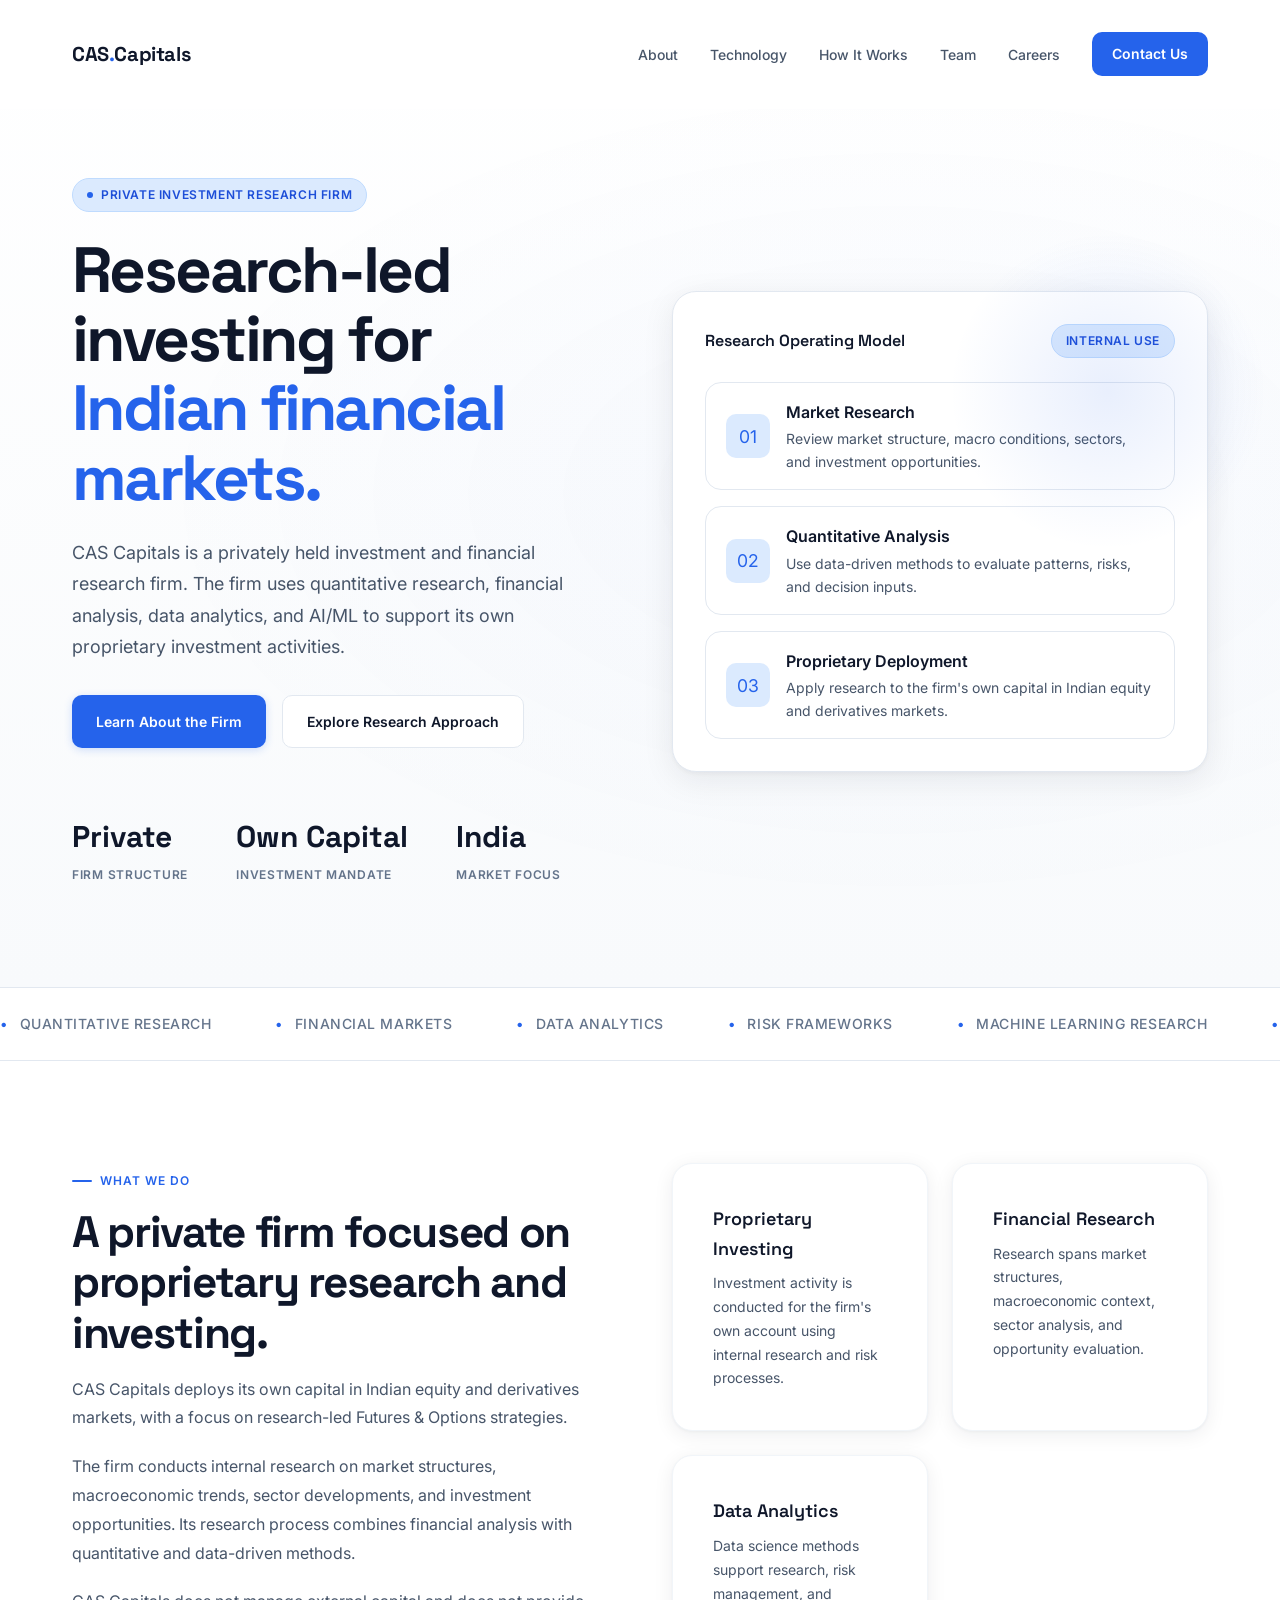
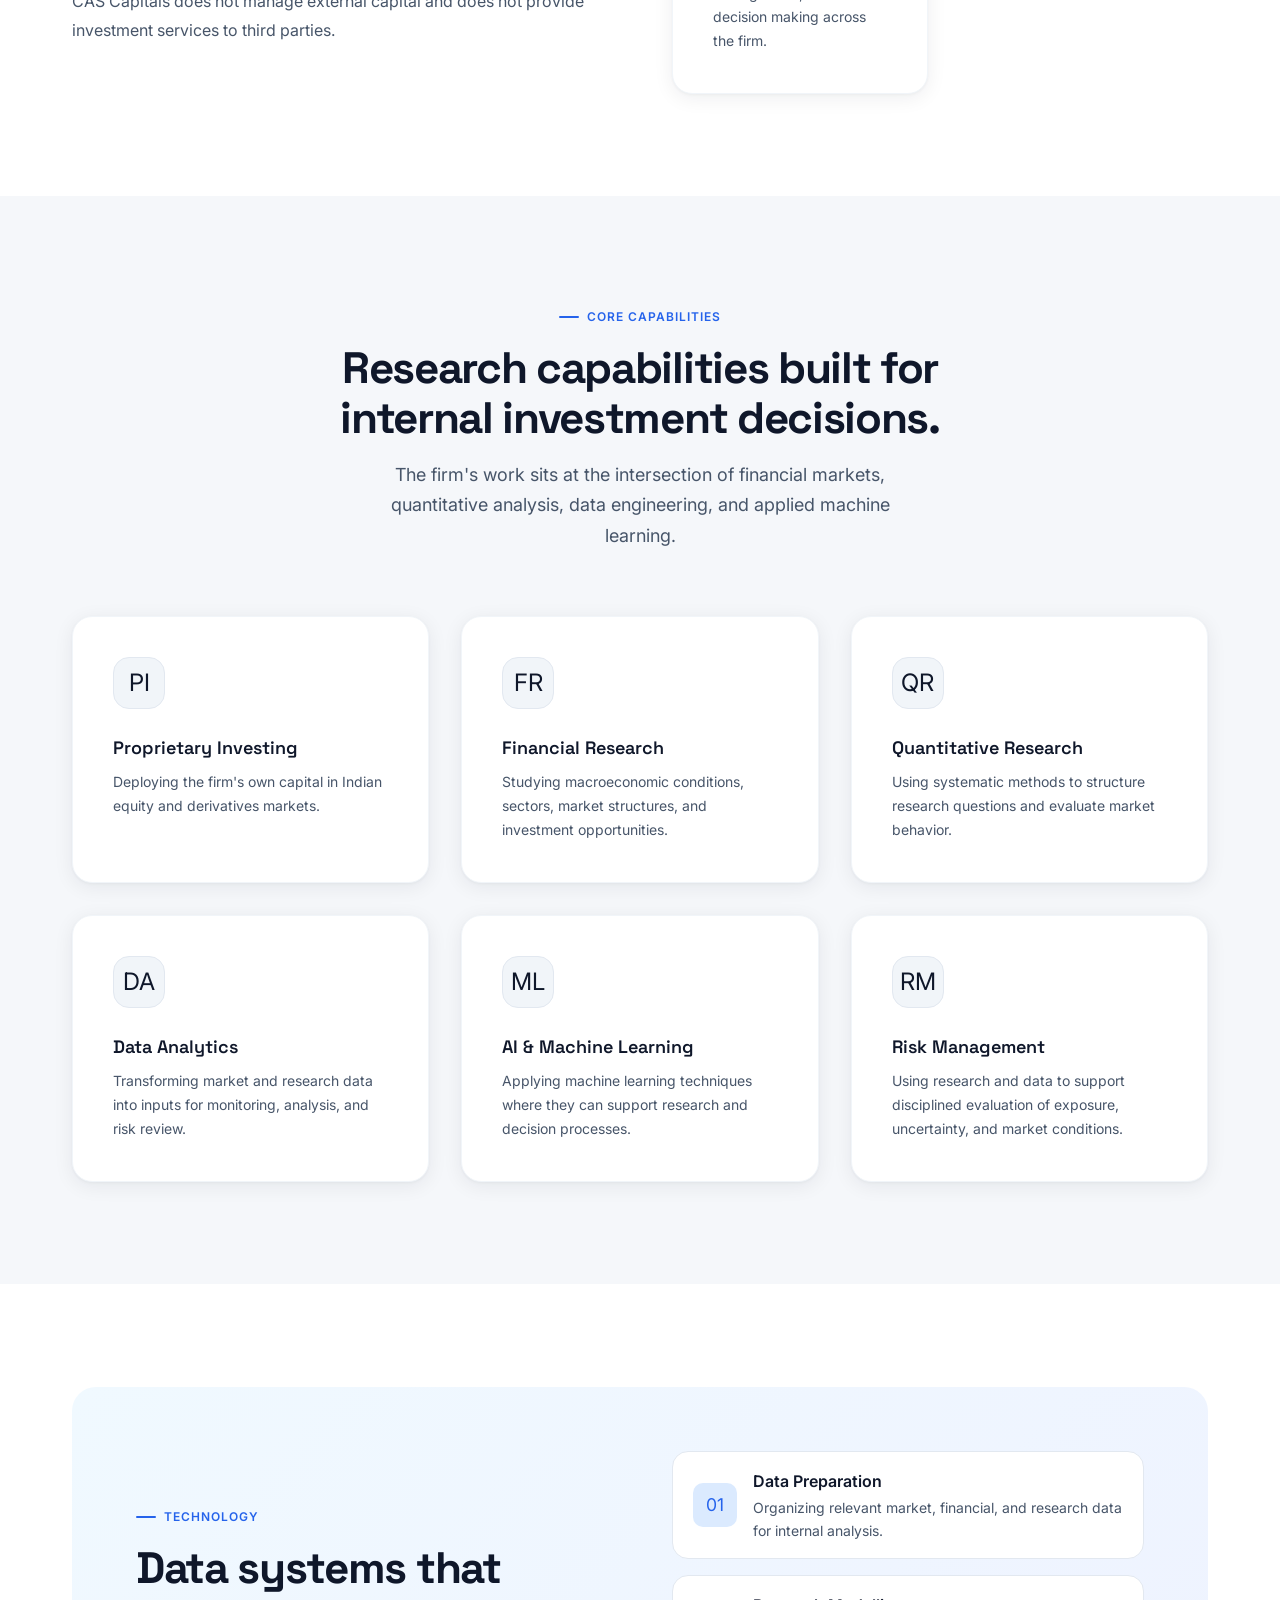
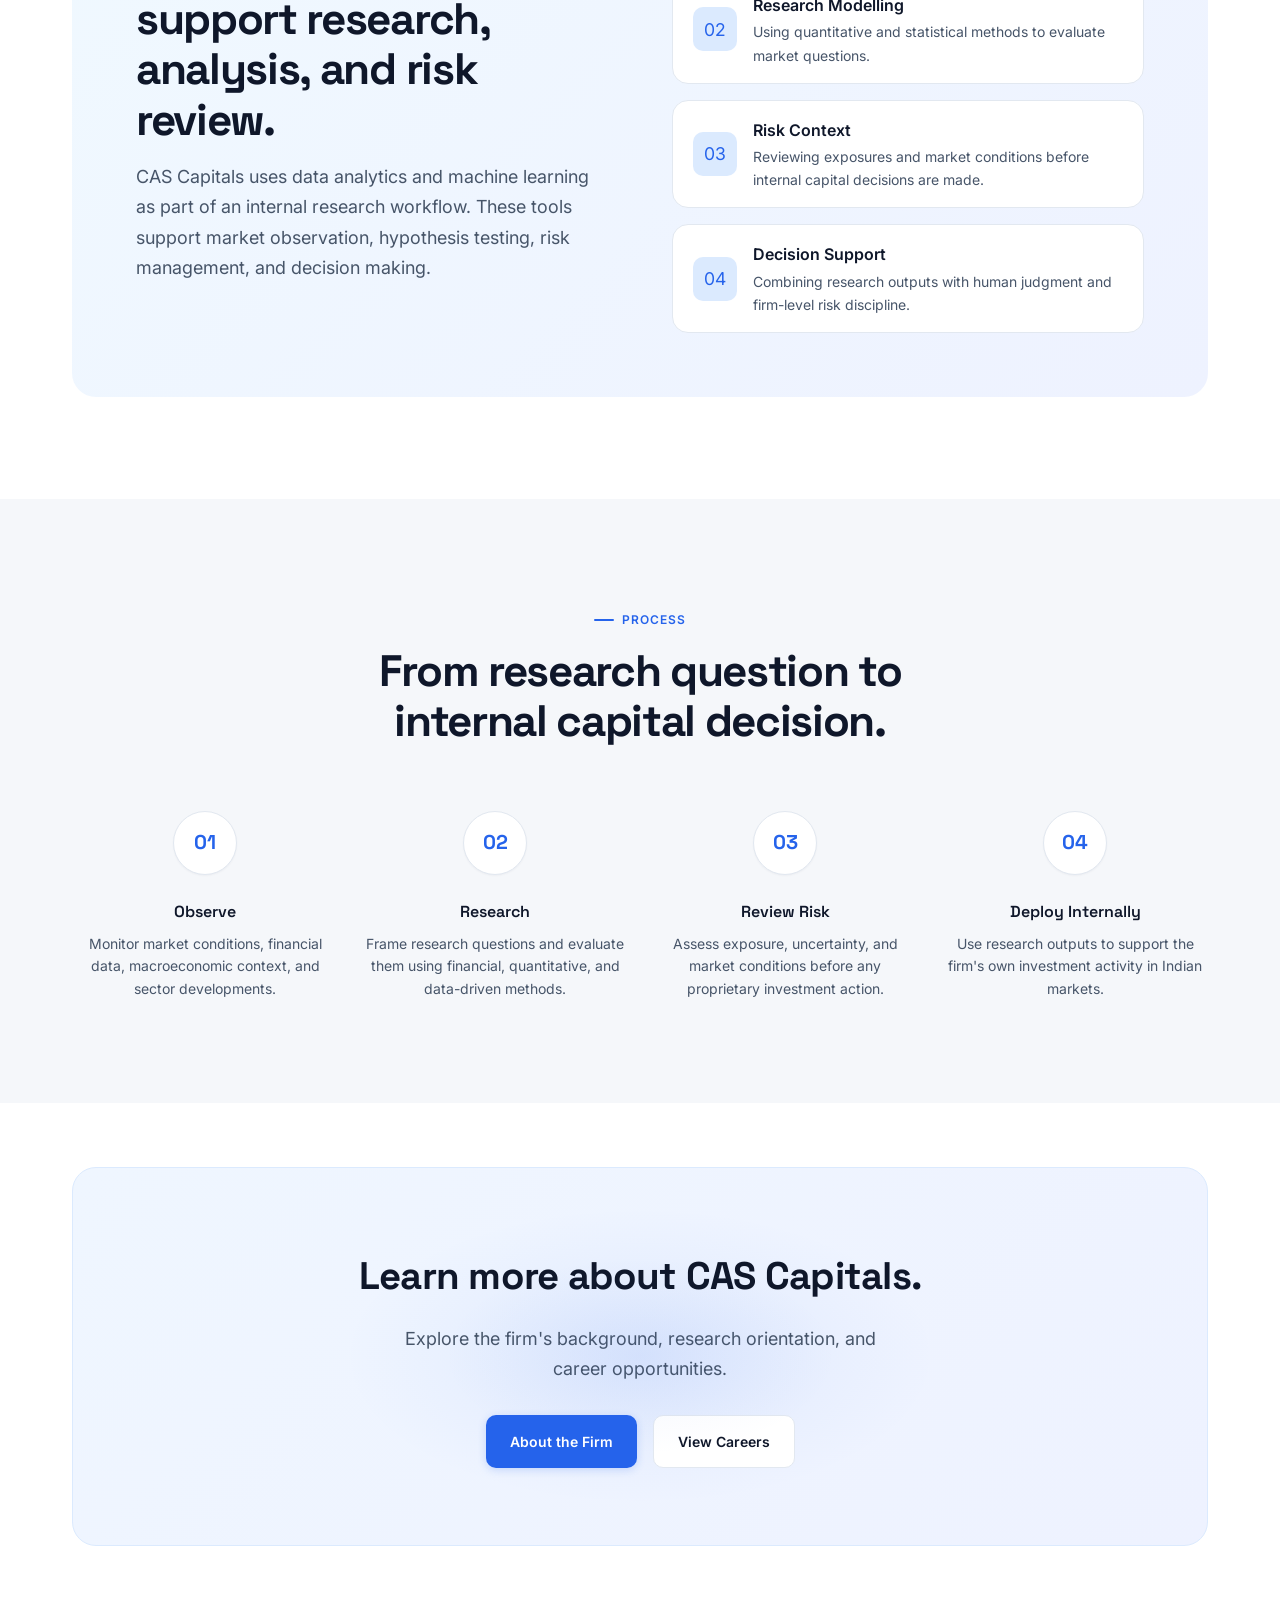
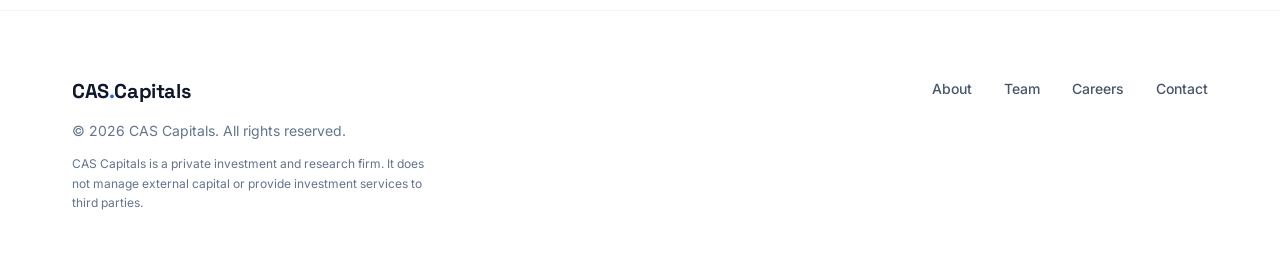
==== index.html @ af4a6bf2 "Complete CAS Capitals redesign production ready" ====
<!DOCTYPE html>
<html lang="en">
<head>
  <meta charset="UTF-8" />
  <meta name="viewport" content="width=device-width, initial-scale=1.0" />
  <title>CAS Capitals — Proprietary Investment Research</title>
  <meta name="description" content="CAS Capitals is a private investment and financial research firm focused on proprietary investing, quantitative research, data analytics, and AI/ML for Indian financial markets." />
  <link rel="preconnect" href="https://fonts.googleapis.com" />
  <link rel="preconnect" href="https://fonts.gstatic.com" crossorigin />
  <link href="https://fonts.googleapis.com/css2?family=Inter:wght@300;400;500;600;700&family=Space+Grotesk:wght@300;400;500;600;700&display=swap" rel="stylesheet" />
  <link rel="stylesheet" href="css/main.css" />
</head>
<body>

<!-- NAV -->
<nav class="navbar">
  <div class="container navbar-inner">
    <a href="index.html" class="logo">CAS<span>.</span>Capitals</a>
    <button class="mobile-menu-btn" type="button" aria-label="Open navigation menu"></button>
    <ul class="nav-links">
      <li><a href="about.html">About</a></li>
      <li><a href="index.html#technology">Technology</a></li>
      <li><a href="index.html#how">How It Works</a></li>
      <li><a href="about.html#team">Team</a></li>
      <li><a href="careers.html">Careers</a></li>
      <li><a href="contact.html" class="nav-cta">Contact Us</a></li>
    </ul>
  </div>
</nav>

<!-- HERO -->
<section class="hero">
  <div class="container">
    <div class="hero-grid">
      <div class="hero-content">
        <div class="badge hero-badge reveal"><span class="badge-dot"></span>Private investment research firm</div>
        <h1 class="hero-title reveal reveal-d1">Research-led investing for <em>Indian financial markets.</em></h1>
        <p class="hero-sub reveal reveal-d2">
          CAS Capitals is a privately held investment and financial research firm. The firm uses quantitative research, financial analysis, data analytics, and AI/ML to support its own proprietary investment activities.
        </p>
        <div class="hero-actions reveal reveal-d3">
          <a href="about.html" class="btn btn-primary">Learn About the Firm</a>
          <a href="#technology" class="btn btn-secondary">Explore Research Approach</a>
        </div>
        <div class="hero-stats reveal reveal-d4">
          <div class="stat-item">
            <div class="stat-value">Private</div>
            <div class="stat-label">Firm Structure</div>
          </div>
          <div class="stat-item">
            <div class="stat-value">Own Capital</div>
            <div class="stat-label">Investment Mandate</div>
          </div>
          <div class="stat-item">
            <div class="stat-value">India</div>
            <div class="stat-label">Market Focus</div>
          </div>
        </div>
      </div>

      <div class="hero-visual reveal reveal-d2">
        <div class="hero-decoration"></div>
        <div class="hero-card">
          <div class="hero-card-header">
            <div class="hero-card-title">Research Operating Model</div>
            <span class="badge">Internal Use</span>
          </div>
          <div class="ai-list">
            <div class="ai-pill">
              <div class="ai-pill-icon">01</div>
              <div class="ai-pill-text">
                <h4>Market Research</h4>
                <p>Review market structure, macro conditions, sectors, and investment opportunities.</p>
              </div>
            </div>
            <div class="ai-pill">
              <div class="ai-pill-icon">02</div>
              <div class="ai-pill-text">
                <h4>Quantitative Analysis</h4>
                <p>Use data-driven methods to evaluate patterns, risks, and decision inputs.</p>
              </div>
            </div>
            <div class="ai-pill">
              <div class="ai-pill-icon">03</div>
              <div class="ai-pill-text">
                <h4>Proprietary Deployment</h4>
                <p>Apply research to the firm's own capital in Indian equity and derivatives markets.</p>
              </div>
            </div>
          </div>
        </div>
      </div>
    </div>
  </div>
</section>

<!-- MARQUEE -->
<div class="marquee-section">
  <div class="marquee-track">
    <span class="marquee-item"><span class="dot">•</span> Quantitative Research</span>
    <span class="marquee-item"><span class="dot">•</span> Financial Markets</span>
    <span class="marquee-item"><span class="dot">•</span> Data Analytics</span>
    <span class="marquee-item"><span class="dot">•</span> Risk Frameworks</span>
    <span class="marquee-item"><span class="dot">•</span> Machine Learning Research</span>
    <span class="marquee-item"><span class="dot">•</span> Indian Equity Markets</span>
    <span class="marquee-item"><span class="dot">•</span> Derivatives Research</span>
    <span class="marquee-item"><span class="dot">•</span> Systematic Analysis</span>
    <span class="marquee-item"><span class="dot">•</span> Quantitative Research</span>
    <span class="marquee-item"><span class="dot">•</span> Financial Markets</span>
    <span class="marquee-item"><span class="dot">•</span> Data Analytics</span>
    <span class="marquee-item"><span class="dot">•</span> Risk Frameworks</span>
    <span class="marquee-item"><span class="dot">•</span> Machine Learning Research</span>
    <span class="marquee-item"><span class="dot">•</span> Indian Equity Markets</span>
    <span class="marquee-item"><span class="dot">•</span> Derivatives Research</span>
    <span class="marquee-item"><span class="dot">•</span> Systematic Analysis</span>
  </div>
</div>

<!-- ABOUT -->
<section class="section" id="about">
  <div class="container">
    <div class="mission-grid">
      <div class="mission-text">
        <div class="section-label reveal">What We Do</div>
        <h2 class="section-title reveal reveal-d1">A private firm focused on proprietary research and investing.</h2>
        <p class="reveal reveal-d2">
          CAS Capitals deploys its own capital in Indian equity and derivatives markets, with a focus on research-led Futures &amp; Options strategies.
        </p>
        <p class="reveal reveal-d3">
          The firm conducts internal research on market structures, macroeconomic trends, sector developments, and investment opportunities. Its research process combines financial analysis with quantitative and data-driven methods.
        </p>
        <p class="reveal reveal-d4">
          CAS Capitals does not manage external capital and does not provide investment services to third parties.
        </p>
      </div>
      <div class="mission-stats reveal reveal-d2">
        <div class="card">
          <div class="card-title">Proprietary Investing</div>
          <p class="card-text">Investment activity is conducted for the firm's own account using internal research and risk processes.</p>
        </div>
        <div class="card">
          <div class="card-title">Financial Research</div>
          <p class="card-text">Research spans market structures, macroeconomic context, sector analysis, and opportunity evaluation.</p>
        </div>
        <div class="card">
          <div class="card-title">Data Analytics</div>
          <p class="card-text">Data science methods support research, risk management, and decision making across the firm.</p>
        </div>
      </div>
    </div>
  </div>
</section>

<!-- FEATURES -->
<section class="section section-alt" id="features">
  <div class="container">
    <div class="section-header center">
      <div class="section-label reveal">Core Capabilities</div>
      <h2 class="section-title reveal reveal-d1">Research capabilities built for internal investment decisions.</h2>
      <p class="section-sub reveal reveal-d2">The firm's work sits at the intersection of financial markets, quantitative analysis, data engineering, and applied machine learning.</p>
    </div>
    <div class="features-grid">
      <div class="card reveal reveal-d1">
        <div class="card-icon">PI</div>
        <h3 class="card-title">Proprietary Investing</h3>
        <p class="card-text">Deploying the firm's own capital in Indian equity and derivatives markets.</p>
      </div>
      <div class="card reveal reveal-d2">
        <div class="card-icon">FR</div>
        <h3 class="card-title">Financial Research</h3>
        <p class="card-text">Studying macroeconomic conditions, sectors, market structures, and investment opportunities.</p>
      </div>
      <div class="card reveal reveal-d3">
        <div class="card-icon">QR</div>
        <h3 class="card-title">Quantitative Research</h3>
        <p class="card-text">Using systematic methods to structure research questions and evaluate market behavior.</p>
      </div>
      <div class="card reveal reveal-d1">
        <div class="card-icon">DA</div>
        <h3 class="card-title">Data Analytics</h3>
        <p class="card-text">Transforming market and research data into inputs for monitoring, analysis, and risk review.</p>
      </div>
      <div class="card reveal reveal-d2">
        <div class="card-icon">ML</div>
        <h3 class="card-title">AI &amp; Machine Learning</h3>
        <p class="card-text">Applying machine learning techniques where they can support research and decision processes.</p>
      </div>
      <div class="card reveal reveal-d3">
        <div class="card-icon">RM</div>
        <h3 class="card-title">Risk Management</h3>
        <p class="card-text">Using research and data to support disciplined evaluation of exposure, uncertainty, and market conditions.</p>
      </div>
    </div>
  </div>
</section>

<!-- TECHNOLOGY -->
<section class="section" id="technology">
  <div class="container">
    <div class="ai-section">
      <div class="ai-grid">
        <div>
          <div class="section-label reveal">Technology</div>
          <h2 class="section-title reveal reveal-d1">Data systems that support research, analysis, and risk review.</h2>
          <p class="section-sub reveal reveal-d2">
            CAS Capitals uses data analytics and machine learning as part of an internal research workflow. These tools support market observation, hypothesis testing, risk management, and decision making.
          </p>
        </div>
        <div class="ai-list">
          <div class="ai-pill reveal reveal-d1">
            <div class="ai-pill-icon">01</div>
            <div class="ai-pill-text">
              <h4>Data Preparation</h4>
              <p>Organizing relevant market, financial, and research data for internal analysis.</p>
            </div>
          </div>
          <div class="ai-pill reveal reveal-d2">
            <div class="ai-pill-icon">02</div>
            <div class="ai-pill-text">
              <h4>Research Modelling</h4>
              <p>Using quantitative and statistical methods to evaluate market questions.</p>
            </div>
          </div>
          <div class="ai-pill reveal reveal-d3">
            <div class="ai-pill-icon">03</div>
            <div class="ai-pill-text">
              <h4>Risk Context</h4>
              <p>Reviewing exposures and market conditions before internal capital decisions are made.</p>
            </div>
          </div>
          <div class="ai-pill reveal reveal-d4">
            <div class="ai-pill-icon">04</div>
            <div class="ai-pill-text">
              <h4>Decision Support</h4>
              <p>Combining research outputs with human judgment and firm-level risk discipline.</p>
            </div>
          </div>
        </div>
      </div>
    </div>
  </div>
</section>

<!-- HOW IT WORKS -->
<section class="section section-alt" id="how">
  <div class="container">
    <div class="section-header center">
      <div class="section-label reveal">Process</div>
      <h2 class="section-title reveal reveal-d1">From research question to internal capital decision.</h2>
    </div>
    <div class="steps">
      <div class="step reveal reveal-d1">
        <div class="step-num"><span>01</span></div>
        <h3>Observe</h3>
        <p>Monitor market conditions, financial data, macroeconomic context, and sector developments.</p>
      </div>
      <div class="step reveal reveal-d2">
        <div class="step-num"><span>02</span></div>
        <h3>Research</h3>
        <p>Frame research questions and evaluate them using financial, quantitative, and data-driven methods.</p>
      </div>
      <div class="step reveal reveal-d3">
        <div class="step-num"><span>03</span></div>
        <h3>Review Risk</h3>
        <p>Assess exposure, uncertainty, and market conditions before any proprietary investment action.</p>
      </div>
      <div class="step reveal reveal-d4">
        <div class="step-num"><span>04</span></div>
        <h3>Deploy Internally</h3>
        <p>Use research outputs to support the firm's own investment activity in Indian markets.</p>
      </div>
    </div>
  </div>
</section>

<!-- CTA STRIP -->
<section class="cta-section" id="contact">
  <div class="container">
    <div class="cta-inner reveal">
      <div class="cta-decoration"></div>
      <h2>Learn more about CAS Capitals.</h2>
      <p>Explore the firm's background, research orientation, and career opportunities.</p>
      <div class="cta-actions">
        <a href="about.html" class="btn btn-primary">About the Firm</a>
        <a href="careers.html" class="btn btn-secondary">View Careers</a>
      </div>
    </div>
  </div>
</section>

<!-- FOOTER -->
<footer class="footer">
  <div class="container">
    <div class="footer-inner">
      <div class="footer-brand">
        <a href="index.html" class="logo">CAS<span>.</span>Capitals</a>
        <p class="footer-copy">© 2026 CAS Capitals. All rights reserved.</p>
        <p class="footer-disclaimer">CAS Capitals is a private investment and research firm. It does not manage external capital or provide investment services to third parties.</p>
      </div>
      <ul class="footer-links">
        <li><a href="about.html">About</a></li>
        <li><a href="about.html#team">Team</a></li>
      <li><a href="careers.html">Careers</a></li>
        <li><a href="contact.html">Contact</a></li>
      </ul>
    </div>
  </div>
</footer>

<script src="js/main.js"></script>
</body>
</html>
---- css/main.css ----
/* =====================================================
   CAS Capitals — Design System
   A clean, premium fintech aesthetic.
   ===================================================== */

/* ------------------------------------------------------
   1. Design Tokens
   ------------------------------------------------------ */
:root {
  /* Backgrounds */
  --color-bg: #ffffff;
  --color-bg-alt: #f8fafc;
  --color-bg-soft: #f1f5f9;
  --color-bg-input: #f8fafc;

  /* Text */
  --color-text: #0f172a;
  --color-text-secondary: #475569;
  --color-text-muted: #64748b;

  /* Accents */
  --color-accent: #2563eb;
  --color-accent-hover: #1d4ed8;
  --color-accent-secondary: #4f46e5;
  --color-accent-light: #dbeafe;
  --color-success: #10b981;
  --color-success-light: #d1fae5;

  /* Borders */
  --color-border: #e2e8f0;
  --color-border-light: #f1f5f9;

  /* Typography */
  --font-body: 'Inter', -apple-system, BlinkMacSystemFont, 'Segoe UI', Roboto, sans-serif;
  --font-display: 'Space Grotesk', -apple-system, BlinkMacSystemFont, 'Segoe UI', Roboto, sans-serif;

  /* Font sizes */
  --text-xs: 0.75rem;
  --text-sm: 0.875rem;
  --text-base: 1rem;
  --text-lg: 1.125rem;
  --text-xl: 1.25rem;
  --text-2xl: 1.5rem;
  --text-3xl: 1.875rem;
  --text-4xl: 2.25rem;
  --text-5xl: 3rem;

  /* Spacing */
  --space-1: 0.25rem;
  --space-2: 0.5rem;
  --space-3: 0.75rem;
  --space-4: 1rem;
  --space-5: 1.25rem;
  --space-6: 1.5rem;
  --space-8: 2rem;
  --space-10: 2.5rem;
  --space-12: 3rem;
  --space-16: 4rem;
  --space-20: 5rem;
  --space-24: 6rem;
  --space-32: 8rem;

  /* Layout */
  --container-max: 1200px;
  --radius-sm: 0.5rem;
  --radius-md: 0.625rem;
  --radius-lg: 1rem;
  --radius-xl: 1rem;
  --radius-2xl: 1.25rem;
  --radius-3xl: 1.5rem;

  /* Shadows */
  --shadow-sm: 0 1px 2px rgba(15, 23, 42, 0.04);
  --shadow-md: 0 4px 6px -1px rgba(15, 23, 42, 0.05), 0 2px 4px -2px rgba(15, 23, 42, 0.05);
  --shadow-lg: 0 10px 15px -3px rgba(15, 23, 42, 0.07), 0 4px 6px -4px rgba(15, 23, 42, 0.05);
  --shadow-xl: 0 20px 25px -5px rgba(15, 23, 42, 0.08), 0 8px 10px -6px rgba(15, 23, 42, 0.04);
  --shadow-card: 0 1px 3px rgba(15, 23, 42, 0.04), 0 4px 20px rgba(15, 23, 42, 0.07);
  --shadow-card-hover: 0 4px 8px rgba(15, 23, 42, 0.04), 0 20px 40px rgba(15, 23, 42, 0.09);
  --shadow-button: 0 2px 8px rgba(37, 99, 235, 0.2), 0 0 0 0 rgba(37, 99, 235, 0);
  --shadow-button-hover: 0 4px 16px rgba(37, 99, 235, 0.3), 0 0 0 0 rgba(37, 99, 235, 0);

  /* Transitions */
  --transition-fast: 150ms cubic-bezier(0.16, 1, 0.3, 1);
  --transition-base: 250ms cubic-bezier(0.16, 1, 0.3, 1);
  --transition-slow: 350ms cubic-bezier(0.16, 1, 0.3, 1);
}

/* ------------------------------------------------------
   2. Reset & Base
   ------------------------------------------------------ */
*,
*::before,
*::after {
  box-sizing: border-box;
  margin: 0;
  padding: 0;
}

html {
  scroll-behavior: smooth;
  -webkit-font-smoothing: antialiased;
  -moz-osx-font-smoothing: grayscale;
}

body {
  font-family: var(--font-body);
  font-size: var(--text-base);
  line-height: 1.65;
  color: var(--color-text);
  background-color: var(--color-bg);
  overflow-x: hidden;
}

img,
svg,
video,
canvas {
  display: block;
  max-width: 100%;
}

a {
  color: inherit;
  text-decoration: none;
}

ul,
ol {
  list-style: none;
}

button {
  font-family: inherit;
  cursor: pointer;
  border: none;
  background: none;
}

input,
textarea,
select {
  font-family: inherit;
  font-size: inherit;
}

::selection {
  background: var(--color-accent-light);
  color: var(--color-accent-hover);
}

/* ------------------------------------------------------
   3. Layout Utilities
   ------------------------------------------------------ */
.container {
  width: 100%;
  max-width: var(--container-max);
  margin: 0 auto;
  padding-left: clamp(1.25rem, 5vw, 2rem);
  padding-right: clamp(1.25rem, 5vw, 2rem);
}

.section {
  padding-top: clamp(4rem, 8vw, 8rem);
  padding-bottom: clamp(4rem, 8vw, 8rem);
}

.section-alt {
  background-color: #f5f7fa;
}

.section-header {
  max-width: 640px;
  margin-bottom: var(--space-16);
}

.section-header.center {
  text-align: center;
  margin-left: auto;
  margin-right: auto;
}

.section-label {
  display: inline-flex;
  align-items: center;
  gap: var(--space-2);
  font-size: var(--text-xs);
  font-weight: 600;
  letter-spacing: 0.08em;
  text-transform: uppercase;
  color: var(--color-accent);
  margin-bottom: var(--space-4);
}

.section-label::before {
  content: '';
  width: 20px;
  height: 2px;
  background-color: var(--color-accent);
  border-radius: 2px;
}

.section-header.center .section-label {
  justify-content: center;
}

.section-title {
  font-family: var(--font-display);
  font-size: clamp(1.875rem, 3.5vw, 2.75rem);
  font-weight: 700;
  line-height: 1.15;
  letter-spacing: -0.03em;
  color: var(--color-text);
  margin-bottom: var(--space-4);
}

.section-title em {
  font-style: normal;
  color: var(--color-accent);
}

.section-sub {
  font-size: var(--text-lg);
  color: var(--color-text-secondary);
  line-height: 1.7;
  max-width: 560px;
}

.section-header.center .section-sub {
  margin-left: auto;
  margin-right: auto;
}

/* ------------------------------------------------------
   4. Navbar
   ------------------------------------------------------ */
.navbar {
  position: fixed;
  top: 0;
  left: 0;
  right: 0;
  z-index: 100;
  background: rgba(255, 255, 255, 0.85);
  backdrop-filter: blur(12px);
  -webkit-backdrop-filter: blur(12px);
  border-bottom: 1px solid transparent;
  transition: var(--transition-base), padding var(--transition-base);
  padding: 1rem 0;
}

.navbar.scrolled {
  background: rgba(255, 255, 255, 0.96);
  border-bottom-color: var(--color-border);
  box-shadow: var(--shadow-sm);
  padding: 0.85rem 0;
}

.navbar-inner {
  display: flex;
  align-items: center;
  justify-content: space-between;
  height: 76px;
}

.logo {
  font-family: var(--font-display);
  font-size: var(--text-xl);
  font-weight: 700;
  letter-spacing: -0.02em;
  color: var(--color-text);
  display: inline-flex;
  align-items: baseline;
}

.logo span {
  color: var(--color-accent);
}

.nav-links {
  display: flex;
  align-items: center;
  gap: var(--space-8);
}

.nav-links a {
  font-size: var(--text-sm);
  font-weight: 500;
  color: var(--color-text-secondary);
  transition: color var(--transition-fast);
}

.nav-links a:hover,
.nav-links a.active {
  color: var(--color-text);
}

.nav-cta {
  display: inline-flex;
  align-items: center;
  gap: var(--space-2);
  background-color: var(--color-accent);
  color: #fff !important;
  padding: 0.625rem 1.25rem;
  border-radius: var(--radius-md);
  font-weight: 600 !important;
  font-size: var(--text-sm) !important;
  transition: background-color var(--transition-fast), box-shadow var(--transition-fast);
}

.nav-cta:hover {
  background-color: var(--color-accent-hover);
  box-shadow: var(--shadow-button);
}

.nav-cta.active {
  background-color: var(--color-accent-hover);
}

.mobile-menu-btn {
  display: none;
  width: 40px;
  height: 40px;
  align-items: center;
  justify-content: center;
  color: var(--color-text);
  border-radius: var(--radius-md);
  transition: background-color var(--transition-fast);
}

.mobile-menu-btn:hover {
  background-color: var(--color-bg-soft);
}

@media (max-width: 900px) {
  .nav-links {
    position: fixed;
    top: 76px;
    left: 0;
    right: 0;
    background: var(--color-bg);
    border-bottom: 1px solid var(--color-border);
    flex-direction: column;
    align-items: stretch;
    gap: 0;
    padding: var(--space-2) var(--space-6) var(--space-6);
    box-shadow: var(--shadow-lg);
    transform: translateY(-10px);
    opacity: 0;
    visibility: hidden;
    pointer-events: none;
    transition: transform var(--transition-base), opacity var(--transition-base), visibility var(--transition-base);
  }

  .nav-links.open {
    transform: translateY(0);
    opacity: 1;
    visibility: visible;
    pointer-events: auto;
  }

  .nav-links a {
    padding: var(--space-4) 0;
    border-bottom: 1px solid var(--color-border-light);
    font-size: var(--text-base);
  }

  .nav-cta {
    justify-content: center;
    margin-top: var(--space-4);
  }

  .mobile-menu-btn {
    display: flex;
  }
}

/* ------------------------------------------------------
   5. Footer
   ------------------------------------------------------ */
.footer {
  border-top: 1px solid var(--color-border-light);
  padding-top: var(--space-16);
  padding-bottom: var(--space-16);
  background: var(--color-bg);
}

.footer-inner {
  display: flex;
  align-items: flex-start;
  justify-content: space-between;
  gap: var(--space-8);
  flex-wrap: wrap;
}

.footer-brand {
  display: flex;
  flex-direction: column;
  gap: var(--space-3);
  max-width: 360px;
}

.footer-copy {
  font-size: var(--text-sm);
  color: var(--color-text-muted);
  line-height: 1.6;
}

.footer-disclaimer {
  font-size: var(--text-xs);
  color: var(--color-text-muted);
  line-height: 1.6;
}

.footer-links {
  display: flex;
  gap: var(--space-8);
}

.footer-links a {
  font-size: var(--text-sm);
  font-weight: 500;
  color: var(--color-text-secondary);
  transition: color var(--transition-fast);
}

.footer-links a:hover {
  color: var(--color-accent);
}

@media (max-width: 640px) {
  .footer-inner {
    flex-direction: column;
    gap: var(--space-8);
  }

  .footer-links {
    flex-wrap: wrap;
    gap: var(--space-6);
  }
}

/* ------------------------------------------------------
   6. Buttons
   ------------------------------------------------------ */
.btn {
  display: inline-flex;
  align-items: center;
  justify-content: center;
  gap: var(--space-2);
  font-size: var(--text-sm);
  font-weight: 600;
  padding: 0.875rem 1.5rem;
  border-radius: var(--radius-md);
  transition: transform var(--transition-fast), box-shadow var(--transition-fast), background-color var(--transition-fast), border-color var(--transition-fast);
}

.btn svg {
  flex-shrink: 0;
}

.btn-primary {
  background-color: var(--color-accent);
  color: #fff;
  box-shadow: var(--shadow-button);
}

.btn-primary:hover {
  background-color: var(--color-accent-hover);
  transform: translateY(-1px);
  box-shadow: var(--shadow-button-hover);
}

.btn-primary:active {
  transform: translateY(0) scale(0.99);
}

.btn-secondary {
  background-color: #fff;
  color: var(--color-text);
  border: 1px solid var(--color-border);
}

.btn-secondary:hover {
  border-color: var(--color-accent);
  color: var(--color-accent);
  background-color: var(--color-bg-alt);
}

.btn-secondary:active {
  transform: translateY(0) scale(0.99);
}

.btn-lg {
  padding: 1rem 2rem;
  font-size: var(--text-base);
}

.btn-block {
  width: 100%;
}

/* Focus states */
a:focus-visible,
button:focus-visible,
input:focus-visible,
textarea:focus-visible,
select:focus-visible {
  outline: 2px solid var(--color-accent);
  outline-offset: 2px;
}

:focus:not(:focus-visible) {
  outline: none;
}

/* ------------------------------------------------------
   7. Cards
   ------------------------------------------------------ */
.card {
  background: var(--color-bg);
  border: 1px solid var(--color-border-light);
  border-radius: var(--radius-2xl);
  padding: var(--space-10);
  box-shadow: var(--shadow-card);
  transition: transform var(--transition-base), box-shadow var(--transition-base), border-color var(--transition-base);
}

@media (max-width: 640px) {
  .card {
    padding: var(--space-8);
  }
}

.card:hover {
  transform: translateY(-2px);
  box-shadow: var(--shadow-card-hover);
  border-color: var(--color-accent-light);
}

.card-icon {
  width: 52px;
  height: 52px;
  display: flex;
  align-items: center;
  justify-content: center;
  font-size: 1.5rem;
  background: var(--color-bg-soft);
  border: 1px solid var(--color-border);
  border-radius: var(--radius-lg);
  margin-bottom: var(--space-6);
}

.card-title {
  font-family: var(--font-display);
  font-size: var(--text-lg);
  font-weight: 600;
  color: var(--color-text);
  margin-bottom: var(--space-2);
}

.card-text {
  font-size: var(--text-sm);
  color: var(--color-text-secondary);
  line-height: 1.7;
}

/* ------------------------------------------------------
   8. Badges & Tags
   ------------------------------------------------------ */
.badge {
  display: inline-flex;
  align-items: center;
  gap: var(--space-2);
  background: var(--color-accent-light);
  color: var(--color-accent-hover);
  border: 1px solid #bfdbfe;
  border-radius: 999px;
  padding: 0.375rem 0.875rem;
  font-size: var(--text-xs);
  font-weight: 600;
  letter-spacing: 0.05em;
  text-transform: uppercase;
}

.badge-dot {
  width: 6px;
  height: 6px;
  border-radius: 50%;
  background: var(--color-accent);
  animation: pulse-dot 2s infinite;
}

.badge-success {
  background: var(--color-success-light);
  color: #047857;
  border-color: #a7f3d0;
}

.badge-success .badge-dot {
  background: var(--color-success);
}

@keyframes pulse-dot {
  0%, 100% { opacity: 1; }
  50% { opacity: 0.4; }
}

/* ------------------------------------------------------
   9. Forms
   ------------------------------------------------------ */
.form-card {
  background: var(--color-bg);
  border: 1px solid var(--color-border);
  border-radius: var(--radius-3xl);
  padding: var(--space-10) var(--space-10);
  box-shadow: var(--shadow-lg);
}

@media (max-width: 640px) {
  .form-card {
    padding: var(--space-8) var(--space-6);
  }
}

.form-row {
  display: grid;
  grid-template-columns: 1fr 1fr;
  gap: var(--space-4);
}

@media (max-width: 640px) {
  .form-row {
    grid-template-columns: 1fr;
  }
}

.form-field {
  display: flex;
  flex-direction: column;
  gap: var(--space-2);
}

.form-field label,
.form-section-label {
  font-size: var(--text-xs);
  font-weight: 600;
  letter-spacing: 0.06em;
  text-transform: uppercase;
  color: var(--color-text-muted);
}

.form-section-label {
  color: var(--color-accent);
  margin-bottom: calc(var(--space-2) * -1);
}

.form-field input,
.form-field textarea,
.form-field select {
  background: var(--color-bg-input);
  border: 1px solid var(--color-border);
  border-radius: var(--radius-md);
  padding: 0.875rem 1rem;
  color: var(--color-text);
  outline: none;
  transition: border-color var(--transition-fast), box-shadow var(--transition-fast), background-color var(--transition-fast);
  width: 100%;
}

.form-field input::placeholder,
.form-field textarea::placeholder {
  color: var(--color-text-muted);
}

.form-field input:hover,
.form-field textarea:hover,
.form-field select:hover {
  border-color: #cbd5e1;
}

.form-field input:focus,
.form-field textarea:focus,
.form-field select:focus {
  border-color: var(--color-accent);
  background-color: #fff;
  box-shadow: 0 0 0 3px rgba(37, 99, 235, 0.1);
}

.form-field textarea {
  resize: vertical;
  min-height: 120px;
}

.form-field select {
  appearance: none;
  -webkit-appearance: none;
  cursor: pointer;
  background-image: url("data:image/svg+xml,%3Csvg xmlns='http://www.w3.org/2000/svg' width='16' height='16' viewBox='0 0 24 24' fill='none' stroke='%2364748b' stroke-width='2' stroke-linecap='round' stroke-linejoin='round'%3E%3Cpath d='m6 9 6 6 6-6'/%3E%3C/svg%3E");
  background-repeat: no-repeat;
  background-position: right 1rem center;
  padding-right: 2.5rem;
}

.form-field select option {
  background: #fff;
  color: var(--color-text);
}

.form-success {
  display: none;
  text-align: center;
  padding: var(--space-8) var(--space-4);
}

.success-icon {
  font-size: 2.5rem;
  margin-bottom: var(--space-4);
}

.form-success h3,
.form-success h4 {
  font-family: var(--font-display);
  font-size: var(--text-xl);
  font-weight: 700;
  margin-bottom: var(--space-2);
}

.form-success p {
  font-size: var(--text-sm);
  color: var(--color-text-secondary);
}

/* ------------------------------------------------------
   10. Home Page — Hero
   ------------------------------------------------------ */
.hero {
  position: relative;
  padding-top: calc(76px + clamp(4rem, 8vw, 7rem));
  padding-bottom: clamp(4rem, 8vw, 7rem);
  background-image:
    radial-gradient(ellipse at 70% 50%, rgba(37, 99, 235, 0.03) 0%, transparent 60%),
    linear-gradient(180deg, var(--color-bg) 0%, var(--color-bg-alt) 100%);
  overflow: hidden;
}

.hero-grid {
  display: grid;
  grid-template-columns: 1fr 1fr;
  gap: var(--space-16);
  align-items: center;
}

.hero-content {
  max-width: 640px;
}

.hero-badge {
  margin-bottom: var(--space-6);
  opacity: 0;
  transform: translateY(16px);
  animation: hero-fade-in 0.6s cubic-bezier(0.16, 1, 0.3, 1) 0s forwards;
}

.hero-title {
  font-family: var(--font-display);
  font-size: clamp(2.5rem, 5vw, 4rem);
  font-weight: 700;
  line-height: 1.08;
  letter-spacing: -0.04em;
  color: var(--color-text);
  margin-bottom: var(--space-6);
  opacity: 0;
  transform: translateY(16px);
  animation: hero-fade-in 0.7s cubic-bezier(0.16, 1, 0.3, 1) 0.08s forwards;
}

.hero-title em {
  font-style: normal;
  color: var(--color-accent);
}

.hero-sub {
  font-size: var(--text-lg);
  color: var(--color-text-secondary);
  line-height: 1.75;
  margin-bottom: var(--space-8);
  max-width: 520px;
  opacity: 0;
  transform: translateY(16px);
  animation: hero-fade-in 0.7s cubic-bezier(0.16, 1, 0.3, 1) 0.16s forwards;
}

.hero-actions {
  display: flex;
  gap: var(--space-4);
  flex-wrap: wrap;
  margin-bottom: var(--space-16);
  opacity: 0;
  transform: translateY(16px);
  animation: hero-fade-in 0.7s cubic-bezier(0.16, 1, 0.3, 1) 0.24s forwards;
}

.hero-visual {
  position: relative;
  opacity: 0;
  transform: translateY(16px);
  animation: hero-fade-in 0.7s cubic-bezier(0.16, 1, 0.3, 1) 0.16s forwards;
}

.hero-card {
  background: var(--color-bg);
  border: 1px solid var(--color-border);
  border-radius: var(--radius-3xl);
  padding: var(--space-8);
  box-shadow: 0 2px 4px rgba(15, 23, 42, 0.04), 0 8px 32px rgba(15, 23, 42, 0.08);
}

.hero-card-header {
  display: flex;
  justify-content: space-between;
  align-items: center;
  margin-bottom: var(--space-6);
}

.hero-card-title {
  font-family: var(--font-display);
  font-weight: 600;
  color: var(--color-text);
}

.hero-card-value {
  font-family: var(--font-display);
  font-size: var(--text-3xl);
  font-weight: 700;
  color: var(--color-accent);
  margin-bottom: var(--space-1);
}

.hero-card-label {
  font-size: var(--text-sm);
  color: var(--color-text-muted);
}

.mini-chart {
  display: flex;
  align-items: flex-end;
  gap: var(--space-2);
  height: 120px;
  margin-bottom: var(--space-6);
}

.mini-bar {
  flex: 1;
  border-radius: 4px 4px 0 0;
  background: linear-gradient(to top, var(--color-accent-secondary), var(--color-accent));
  opacity: 0.85;
  transform-origin: bottom;
  animation: bar-grow 1.2s ease forwards;
}

@keyframes bar-grow {
  from { transform: scaleY(0); opacity: 0; }
  to { transform: scaleY(1); opacity: 0.85; }
}

.hero-stats {
  display: flex;
  gap: var(--space-12);
  flex-wrap: wrap;
}

.stat-item {
  display: flex;
  flex-direction: column;
  gap: var(--space-1);
}

.stat-value {
  font-family: var(--font-display);
  font-size: var(--text-3xl);
  font-weight: 700;
  color: var(--color-text);
}

.stat-label {
  font-size: var(--text-xs);
  font-weight: 600;
  letter-spacing: 0.06em;
  text-transform: uppercase;
  color: var(--color-text-muted);
}

.hero-decoration {
  position: absolute;
  top: -60px;
  right: -60px;
  width: 320px;
  height: 320px;
  background: radial-gradient(circle, rgba(37, 99, 235, 0.1) 0%, transparent 70%);
  pointer-events: none;
  z-index: 0;
}

@media (max-width: 900px) {
  .hero-grid {
    grid-template-columns: 1fr;
    gap: var(--space-12);
  }

  .hero-stats {
    gap: var(--space-8);
  }
}

/* ------------------------------------------------------
   11. Marquee
   ------------------------------------------------------ */
.marquee-section {
  background: var(--color-bg);
  border-top: 1px solid var(--color-border);
  border-bottom: 1px solid var(--color-border);
  padding: var(--space-6) 0;
  overflow: hidden;
}

.marquee-track {
  display: flex;
  width: max-content;
  min-width: 200%;
  gap: var(--space-16);
  animation: marquee-scroll 30s linear infinite;
  will-change: transform;
}

.marquee-track:hover {
  animation-play-state: paused;
}

.marquee-item {
  flex: 0 0 auto;
  display: inline-flex;
  align-items: center;
  gap: var(--space-3);
  font-size: var(--text-sm);
  font-weight: 500;
  letter-spacing: 0.04em;
  text-transform: uppercase;
  color: var(--color-text-muted);
}

.marquee-item .dot {
  color: var(--color-accent);
}

@keyframes marquee-scroll {
  0% { transform: translateX(0); }
  100% { transform: translateX(-50%); }
}

/* ------------------------------------------------------
   12. Feature Grid
   ------------------------------------------------------ */
.features-grid {
  display: grid;
  grid-template-columns: repeat(3, 1fr);
  gap: var(--space-8);
}

@media (max-width: 900px) {
  .features-grid {
    gap: var(--space-6);
  }
}

@media (max-width: 900px) {
  .features-grid {
    grid-template-columns: repeat(2, 1fr);
  }
}

@media (max-width: 640px) {
  .features-grid {
    grid-template-columns: 1fr;
  }
}

/* ------------------------------------------------------
   13. AI Engine / Technology Section
   ------------------------------------------------------ */
.ai-section {
  background: linear-gradient(135deg, #f0f9ff 0%, #eef2ff 100%);
  border-radius: var(--radius-3xl);
  padding: var(--space-16);
}

.ai-grid {
  display: grid;
  grid-template-columns: 1fr 1fr;
  gap: var(--space-16);
  align-items: center;
}

.ai-list {
  display: flex;
  flex-direction: column;
  gap: var(--space-4);
}

.ai-pill {
  display: flex;
  align-items: center;
  gap: var(--space-4);
  background: var(--color-bg);
  border: 1px solid var(--color-border);
  border-radius: var(--radius-lg);
  padding: var(--space-4) var(--space-5);
  transition: border-color var(--transition-fast), box-shadow var(--transition-fast);
}

.ai-pill:hover {
  border-color: var(--color-accent);
  box-shadow: var(--shadow-md);
}

.ai-pill-icon {
  width: 44px;
  height: 44px;
  flex-shrink: 0;
  display: flex;
  align-items: center;
  justify-content: center;
  background: var(--color-accent-light);
  color: var(--color-accent);
  border-radius: var(--radius-md);
  font-size: 1.1rem;
}

.ai-pill-text h4 {
  font-size: var(--text-base);
  font-weight: 600;
  color: var(--color-text);
  margin-bottom: 2px;
}

.ai-pill-text p {
  font-size: var(--text-sm);
  color: var(--color-text-secondary);
}

.terminal {
  background: #0f172a;
  border-radius: var(--radius-xl);
  overflow: hidden;
  box-shadow: var(--shadow-xl);
  color: #e2e8f0;
}

.terminal-header {
  display: flex;
  align-items: center;
  gap: var(--space-2);
  padding: var(--space-4) var(--space-5);
  background: rgba(255, 255, 255, 0.05);
  border-bottom: 1px solid rgba(255, 255, 255, 0.08);
}

.t-dot {
  width: 10px;
  height: 10px;
  border-radius: 50%;
}

.t-dot.r { background: #f87171; }
.t-dot.y { background: #fbbf24; }
.t-dot.g { background: #34d399; }

.terminal-title {
  margin-left: var(--space-2);
  font-size: var(--text-xs);
  color: var(--color-text-muted);
}

.terminal-body {
  padding: var(--space-6);
  font-family: 'SF Mono', Consolas, 'Courier New', monospace;
  font-size: var(--text-sm);
  line-height: 1.9;
}

.t-prompt { color: #60a5fa; }
.t-cmd { color: #e2e8f0; }
.t-out { color: #34d399; }
.t-comment { color: #64748b; }
.t-warn { color: #fbbf24; }
.t-cursor {
  display: inline-block;
  width: 8px;
  height: 15px;
  background: #60a5fa;
  vertical-align: middle;
  animation: blink 1s step-end infinite;
}

@keyframes blink {
  0%, 100% { opacity: 1; }
  50% { opacity: 0; }
}

@media (max-width: 900px) {
  .ai-section {
    padding: var(--space-8);
  }

  .ai-grid {
    grid-template-columns: 1fr;
    gap: var(--space-10);
  }
}

/* ------------------------------------------------------
   14. How It Works
   ------------------------------------------------------ */
.steps {
  display: grid;
  grid-template-columns: repeat(4, 1fr);
  gap: var(--space-6);
  counter-reset: step;
}

.step {
  position: relative;
  text-align: center;
}

.step-num {
  width: 64px;
  height: 64px;
  margin: 0 auto var(--space-6);
  display: flex;
  align-items: center;
  justify-content: center;
  font-family: var(--font-display);
  font-size: var(--text-xl);
  font-weight: 700;
  color: var(--color-accent);
  background: var(--color-bg);
  border: 1px solid var(--color-border);
  border-radius: 50%;
  box-shadow: var(--shadow-sm);
  transition: border-color var(--transition-fast), box-shadow var(--transition-fast);
}

.step:hover .step-num {
  border-color: var(--color-accent);
  box-shadow: 0 0 0 4px var(--color-accent-light);
}

.step h3 {
  font-family: var(--font-display);
  font-size: var(--text-base);
  font-weight: 600;
  color: var(--color-text);
  margin-bottom: var(--space-2);
}

.step p {
  font-size: var(--text-sm);
  color: var(--color-text-secondary);
  line-height: 1.6;
}

@media (max-width: 900px) {
  .steps {
    grid-template-columns: repeat(2, 1fr);
  }
}

@media (max-width: 640px) {
  .steps {
    grid-template-columns: 1fr;
  }
}

/* ------------------------------------------------------
   15. CTA Section
   ------------------------------------------------------ */
.cta-section {
  padding-top: var(--space-16);
  padding-bottom: var(--space-16);
}

.cta-inner {
  background: linear-gradient(135deg, #eff6ff 0%, #eef2ff 100%);
  border: 1px solid var(--color-accent-light);
  border-radius: var(--radius-3xl);
  padding: clamp(3rem, 6vw, 5rem) clamp(1.5rem, 4vw, 3rem);
  text-align: center;
  position: relative;
  overflow: hidden;
}

.cta-inner::after {
  content: '';
  position: absolute;
  top: 50%;
  left: 50%;
  transform: translate(-50%, -50%);
  width: 400px;
  height: 200px;
  background: radial-gradient(ellipse, rgba(37, 99, 235, 0.06) 0%, transparent 70%);
  pointer-events: none;
}

.cta-inner h2 {
  font-family: var(--font-display);
  font-size: clamp(1.75rem, 3vw, 2.5rem);
  font-weight: 700;
  letter-spacing: -0.02em;
  color: var(--color-text);
  margin-bottom: var(--space-4);
  position: relative;
}

.cta-inner p {
  font-size: var(--text-lg);
  color: var(--color-text-secondary);
  line-height: 1.65;
  max-width: 520px;
  margin: 0 auto var(--space-8);
  position: relative;
}

.cta-actions {
  display: flex;
  gap: var(--space-4);
  justify-content: center;
  flex-wrap: wrap;
  position: relative;
}

.cta-decoration {
  position: absolute;
  top: 50%;
  left: 50%;
  transform: translate(-50%, -50%);
  width: 600px;
  height: 300px;
  background: radial-gradient(ellipse, rgba(37, 99, 235, 0.08) 0%, transparent 70%);
  pointer-events: none;
}

@media (max-width: 640px) {
  .cta-inner {
    padding: var(--space-10) var(--space-6);
  }
}

/* ------------------------------------------------------
   16. About Page
   ------------------------------------------------------ */
.page-hero {
  padding-top: calc(76px + var(--space-20));
  padding-bottom: var(--space-20);
  background: linear-gradient(180deg, var(--color-bg) 0%, var(--color-bg-alt) 100%);
  border-bottom: 1px solid var(--color-border);
}

.page-hero-inner {
  max-width: 720px;
}

.page-tag {
  display: inline-flex;
  align-items: center;
  gap: var(--space-2);
  background: var(--color-accent-light);
  color: var(--color-accent-hover);
  border: 1px solid #bfdbfe;
  border-radius: 999px;
  padding: 0.375rem 0.875rem;
  font-size: var(--text-xs);
  font-weight: 600;
  letter-spacing: 0.06em;
  text-transform: uppercase;
  margin-bottom: var(--space-6);
}

.page-hero h1 {
  font-family: var(--font-display);
  font-size: clamp(2rem, 4.5vw, 3.5rem);
  font-weight: 700;
  line-height: 1.1;
  letter-spacing: -0.03em;
  color: var(--color-text);
  margin-bottom: var(--space-6);
}

.page-hero h1 em {
  font-style: normal;
  color: var(--color-accent);
}

.page-hero p {
  font-size: var(--text-lg);
  color: var(--color-text-secondary);
  line-height: 1.7;
  max-width: 600px;
}

.mission-grid {
  display: grid;
  grid-template-columns: 1fr 1fr;
  gap: var(--space-16);
  align-items: start;
}

.mission-text p {
  color: var(--color-text-secondary);
  font-size: var(--text-base);
  line-height: 1.8;
  margin-bottom: var(--space-5);
}

.mission-stats {
  display: grid;
  grid-template-columns: 1fr 1fr;
  gap: var(--space-6);
}

.stat-card {
  background: var(--color-bg);
  border: 1px solid var(--color-border);
  border-radius: var(--radius-xl);
  padding: var(--space-6);
  box-shadow: var(--shadow-card);
  transition: transform var(--transition-base), box-shadow var(--transition-base), border-color var(--transition-base);
}

.stat-card:hover {
  transform: translateY(-2px);
  box-shadow: var(--shadow-card-hover);
  border-color: var(--color-accent-light);
}

.stat-card-value {
  font-family: var(--font-display);
  font-size: var(--text-3xl);
  font-weight: 700;
  color: var(--color-accent);
  margin-bottom: var(--space-1);
}

.stat-card-label {
  font-size: var(--text-xs);
  font-weight: 600;
  letter-spacing: 0.06em;
  text-transform: uppercase;
  color: var(--color-text-muted);
}

.values-grid {
  display: grid;
  grid-template-columns: repeat(3, 1fr);
  gap: var(--space-8);
}

@media (max-width: 900px) {
  .values-grid {
    gap: var(--space-6);
  }
}

.value-card {
  background: var(--color-bg);
  border: 1px solid var(--color-border);
  border-radius: var(--radius-2xl);
  padding: var(--space-8);
  box-shadow: var(--shadow-card);
  transition: transform var(--transition-base), box-shadow var(--transition-base), border-color var(--transition-base);
}

.value-card:hover {
  transform: translateY(-2px);
  box-shadow: var(--shadow-card-hover);
  border-color: var(--color-accent-light);
}

.value-icon {
  font-size: 2rem;
  margin-bottom: var(--space-4);
}

.value-card h3 {
  font-family: var(--font-display);
  font-size: var(--text-base);
  font-weight: 600;
  color: var(--color-text);
  margin-bottom: var(--space-2);
}

.value-card p {
  font-size: var(--text-sm);
  color: var(--color-text-secondary);
  line-height: 1.65;
}

.team-grid {
  display: grid;
  grid-template-columns: repeat(3, 1fr);
  gap: var(--space-10);
}

@media (max-width: 900px) {
  .team-grid {
    gap: var(--space-8);
  }
}

.team-card {
  background: var(--color-bg);
  border: 1px solid var(--color-border);
  border-radius: var(--radius-2xl);
  padding: var(--space-10) var(--space-8);
  text-align: center;
  box-shadow: var(--shadow-card);
  transition: transform var(--transition-base), box-shadow var(--transition-base), border-color var(--transition-base);
}

.team-card:hover {
  transform: translateY(-2px);
  box-shadow: var(--shadow-card-hover);
  border-color: var(--color-accent-light);
}

.team-avatar {
  width: 88px;
  height: 88px;
  border-radius: 50%;
  margin: 0 auto var(--space-5);
  display: flex;
  align-items: center;
  justify-content: center;
  font-family: var(--font-display);
  font-size: 1.8rem;
  font-weight: 700;
  background: linear-gradient(135deg, var(--color-accent-light), #e0e7ff);
  color: var(--color-accent);
}

.team-name {
  font-family: var(--font-display);
  font-size: var(--text-lg);
  font-weight: 700;
  color: var(--color-text);
  margin-bottom: var(--space-1);
}

.team-role {
  font-size: var(--text-xs);
  font-weight: 600;
  letter-spacing: 0.08em;
  text-transform: uppercase;
  color: var(--color-accent);
  margin-bottom: var(--space-5);
}

.team-divider {
  width: 40px;
  height: 1px;
  background: var(--color-border);
  margin: 0 auto var(--space-5);
}

.team-bio {
  font-size: var(--text-sm);
  color: var(--color-text-secondary);
  line-height: 1.75;
  text-align: left;
}

@media (max-width: 900px) {
  .mission-grid,
  .values-grid,
  .team-grid {
    grid-template-columns: 1fr 1fr;
  }
}

@media (max-width: 640px) {
  .mission-grid,
  .values-grid,
  .team-grid,
  .mission-stats {
    grid-template-columns: 1fr;
  }
}

/* ------------------------------------------------------
   17. Careers Page
   ------------------------------------------------------ */
.open-badge {
  display: inline-flex;
  align-items: center;
  gap: var(--space-2);
  margin-top: var(--space-6);
}

.why-grid {
  display: grid;
  grid-template-columns: repeat(3, 1fr);
  gap: var(--space-8);
}

@media (max-width: 900px) {
  .why-grid {
    gap: var(--space-6);
  }
}

.why-card {
  background: var(--color-bg);
  border: 1px solid var(--color-border);
  border-radius: var(--radius-2xl);
  padding: var(--space-8);
  box-shadow: var(--shadow-card);
  transition: transform var(--transition-base), box-shadow var(--transition-base), border-color var(--transition-base);
}

.why-card:hover {
  transform: translateY(-2px);
  box-shadow: var(--shadow-card-hover);
  border-color: var(--color-accent-light);
}

.why-icon {
  font-size: 1.75rem;
  margin-bottom: var(--space-4);
}

.why-card h3 {
  font-family: var(--font-display);
  font-size: var(--text-base);
  font-weight: 600;
  color: var(--color-text);
  margin-bottom: var(--space-2);
}

.why-card p {
  font-size: var(--text-sm);
  color: var(--color-text-secondary);
  line-height: 1.7;
}

.jd-grid {
  display: grid;
  grid-template-columns: 1fr 1fr;
  gap: var(--space-10);
}

@media (max-width: 900px) {
  .jd-grid {
    gap: var(--space-8);
  }
}

.jd-card {
  background: var(--color-bg);
  border: 1px solid var(--color-border);
  border-radius: var(--radius-2xl);
  padding: var(--space-8);
  box-shadow: var(--shadow-card);
  transition: transform var(--transition-base), box-shadow var(--transition-base), border-color var(--transition-base);
  display: flex;
  flex-direction: column;
}

.jd-card:hover {
  transform: translateY(-2px);
  box-shadow: var(--shadow-card-hover);
  border-color: var(--color-accent-light);
}

.jd-tag {
  align-self: flex-start;
  margin-bottom: var(--space-6);
}

.jd-title {
  font-family: var(--font-display);
  font-size: var(--text-2xl);
  font-weight: 700;
  color: var(--color-text);
  margin-bottom: var(--space-1);
  letter-spacing: -0.02em;
}

.jd-comp {
  font-size: var(--text-sm);
  font-weight: 600;
  color: var(--color-accent);
  margin-bottom: var(--space-6);
}

.jd-divider {
  height: 1px;
  background: var(--color-border);
  margin: var(--space-5) 0;
}

.jd-section-title {
  font-size: var(--text-xs);
  font-weight: 700;
  letter-spacing: 0.08em;
  text-transform: uppercase;
  color: var(--color-text-muted);
  margin-bottom: var(--space-3);
}

.jd-list {
  display: flex;
  flex-direction: column;
  gap: var(--space-2);
}

.jd-list li {
  font-size: var(--text-sm);
  color: var(--color-text-secondary);
  line-height: 1.65;
  padding-left: var(--space-5);
  position: relative;
}

.jd-list li::before {
  content: '→';
  position: absolute;
  left: 0;
  color: var(--color-accent);
  font-size: var(--text-sm);
}

.jd-apply {
  align-self: flex-start;
  margin-top: auto;
}

.process-steps {
  display: grid;
  grid-template-columns: repeat(4, 1fr);
  gap: var(--space-6);
}

.p-step {
  text-align: center;
  padding: var(--space-6);
  background: var(--color-bg);
  border: 1px solid var(--color-border);
  border-radius: var(--radius-xl);
  box-shadow: var(--shadow-card);
}

.p-step-num {
  font-family: var(--font-display);
  font-size: var(--text-3xl);
  font-weight: 700;
  color: var(--color-accent);
  margin-bottom: var(--space-3);
}

.p-step h4 {
  font-size: var(--text-base);
  font-weight: 600;
  color: var(--color-text);
  margin-bottom: var(--space-2);
}

.p-step p {
  font-size: var(--text-sm);
  color: var(--color-text-secondary);
  line-height: 1.65;
}

@media (max-width: 900px) {
  .why-grid,
  .jd-grid,
  .process-steps {
    grid-template-columns: 1fr 1fr;
  }
}

@media (max-width: 640px) {
  .why-grid,
  .jd-grid,
  .process-steps {
    grid-template-columns: 1fr;
  }
}

/* ------------------------------------------------------
   18. Contact Page
   ------------------------------------------------------ */
.contact-page {
  padding-top: calc(76px + var(--space-16));
  padding-bottom: var(--space-24);
}

.contact-grid {
  display: grid;
  grid-template-columns: 1fr 1.5fr;
  gap: var(--space-16);
  align-items: start;
}

.contact-title {
  font-family: var(--font-display);
  font-size: clamp(1.875rem, 3.5vw, 3rem);
  font-weight: 700;
  line-height: 1.1;
  letter-spacing: -0.03em;
  color: var(--color-text);
  margin-bottom: var(--space-4);
}

.contact-title em {
  font-style: normal;
  color: var(--color-accent);
}

.contact-desc {
  color: var(--color-text-secondary);
  font-size: var(--text-base);
  line-height: 1.75;
  margin-bottom: var(--space-10);
}

.contact-info {
  display: flex;
  flex-direction: column;
  gap: var(--space-4);
}

.info-item {
  display: flex;
  align-items: center;
  gap: var(--space-4);
  padding: var(--space-4) var(--space-5);
  background: var(--color-bg);
  border: 1px solid var(--color-border);
  border-radius: var(--radius-lg);
  box-shadow: var(--shadow-sm);
  transition: border-color var(--transition-fast), box-shadow var(--transition-fast);
}

.info-item:hover {
  border-color: var(--color-accent);
  box-shadow: var(--shadow-md);
}

.info-icon {
  width: 44px;
  height: 44px;
  display: flex;
  align-items: center;
  justify-content: center;
  background: var(--color-accent-light);
  color: var(--color-accent);
  border-radius: var(--radius-md);
  font-size: 1.1rem;
  flex-shrink: 0;
}

.info-text h4 {
  font-size: var(--text-xs);
  font-weight: 700;
  letter-spacing: 0.06em;
  text-transform: uppercase;
  color: var(--color-text-muted);
  margin-bottom: 2px;
}

.info-text p,
.info-text a {
  font-size: var(--text-sm);
  color: var(--color-text);
}

.info-text a:hover {
  color: var(--color-accent);
}

@media (max-width: 900px) {
  .contact-grid {
    grid-template-columns: 1fr;
    gap: var(--space-12);
  }
}

/* ------------------------------------------------------
   19. Apply Page
   ------------------------------------------------------ */
.apply-page {
  padding-top: calc(76px + var(--space-16));
  padding-bottom: var(--space-20);
}

.apply-page .page-sub {
  color: var(--color-text-secondary);
  font-size: var(--text-base);
  line-height: 1.7;
  margin-bottom: var(--space-10);
  max-width: 560px;
}

.apply-inner {
  max-width: 760px;
  margin: 0 auto;
}

.form-divider {
  height: 1px;
  background: var(--color-border);
  margin: var(--space-4) 0;
}

.upload-area {
  border: 1.5px dashed var(--color-border);
  border-radius: var(--radius-lg);
  padding: var(--space-8) var(--space-6);
  text-align: center;
  cursor: pointer;
  transition: border-color var(--transition-fast), background-color var(--transition-fast);
  position: relative;
  background: var(--color-bg-input);
}

.upload-area:hover,
.upload-area.dragover {
  border-color: var(--color-accent);
  background: var(--color-accent-light);
}

.upload-area input[type='file'] {
  position: absolute;
  inset: 0;
  opacity: 0;
  cursor: pointer;
  width: 100%;
  height: 100%;
}

.upload-icon {
  font-size: 2rem;
  margin-bottom: var(--space-2);
}

.upload-text {
  font-size: var(--text-sm);
  font-weight: 600;
  color: var(--color-text);
  margin-bottom: var(--space-1);
}

.upload-hint {
  font-size: var(--text-xs);
  color: var(--color-text-muted);
}

.upload-filename {
  margin-top: var(--space-2);
  font-size: var(--text-sm);
  color: var(--color-success);
  font-weight: 500;
  display: none;
}

.apply-footer {
  border-top: 1px solid var(--color-border);
  padding: var(--space-8) 0;
  text-align: center;
}

.apply-footer p {
  font-size: var(--text-xs);
  color: var(--color-text-muted);
}

/* ------------------------------------------------------
   20. Reveal Animations
   ------------------------------------------------------ */
.reveal {
  opacity: 0;
  transform: translateY(20px);
  transition: opacity 0.7s cubic-bezier(0.16, 1, 0.3, 1), 
              transform 0.7s cubic-bezier(0.16, 1, 0.3, 1);
}

.reveal.visible {
  opacity: 1;
  transform: translateY(0);
}

.reveal-d1 { transition-delay: 0.08s; }
.reveal-d2 { transition-delay: 0.16s; }
.reveal-d3 { transition-delay: 0.24s; }
.reveal-d4 { transition-delay: 0.32s; }
.reveal-d5 { transition-delay: 0.4s; }

/* Respect reduced motion */
@media (prefers-reduced-motion: reduce) {
  *,
  *::before,
  *::after {
    animation-duration: 0.01ms !important;
    animation-iteration-count: 1 !important;
    transition-duration: 0.01ms !important;
  }

  .reveal {
    opacity: 1;
    transform: none;
  }

  .hero-badge,
  .hero-title,
  .hero-sub,
  .hero-actions,
  .hero-visual {
    opacity: 1;
    transform: none;
  }
}

/* ------------------------------------------------------
   21. Keyframe Animations
   ------------------------------------------------------ */

/* Badge pulse */
@keyframes pulse-dot {
  0%, 100% { 
    opacity: 1; 
  }
  50% { 
    opacity: 0.4; 
  }
}

/* Terminal cursor blink */
@keyframes blink {
  0%, 100% { opacity: 1; }
  50% { opacity: 0; }
}

/* Mini bar grow */
@keyframes bar-grow {
  from { 
    transform: scaleY(0); 
    opacity: 0; 
  }
  to { 
    transform: scaleY(1); 
    opacity: 0.85; 
  }
}

/* Success icon pop */
@keyframes pop {
  from { 
    transform: scale(0); 
    opacity: 0; 
  }
  to { 
    transform: scale(1); 
    opacity: 1; 
  }
}

/* Hero entrance */
@keyframes hero-fade-in {
  from {
    opacity: 0;
    transform: translateY(16px);
  }
  to {
    opacity: 1;
    transform: translateY(0);
  }
}
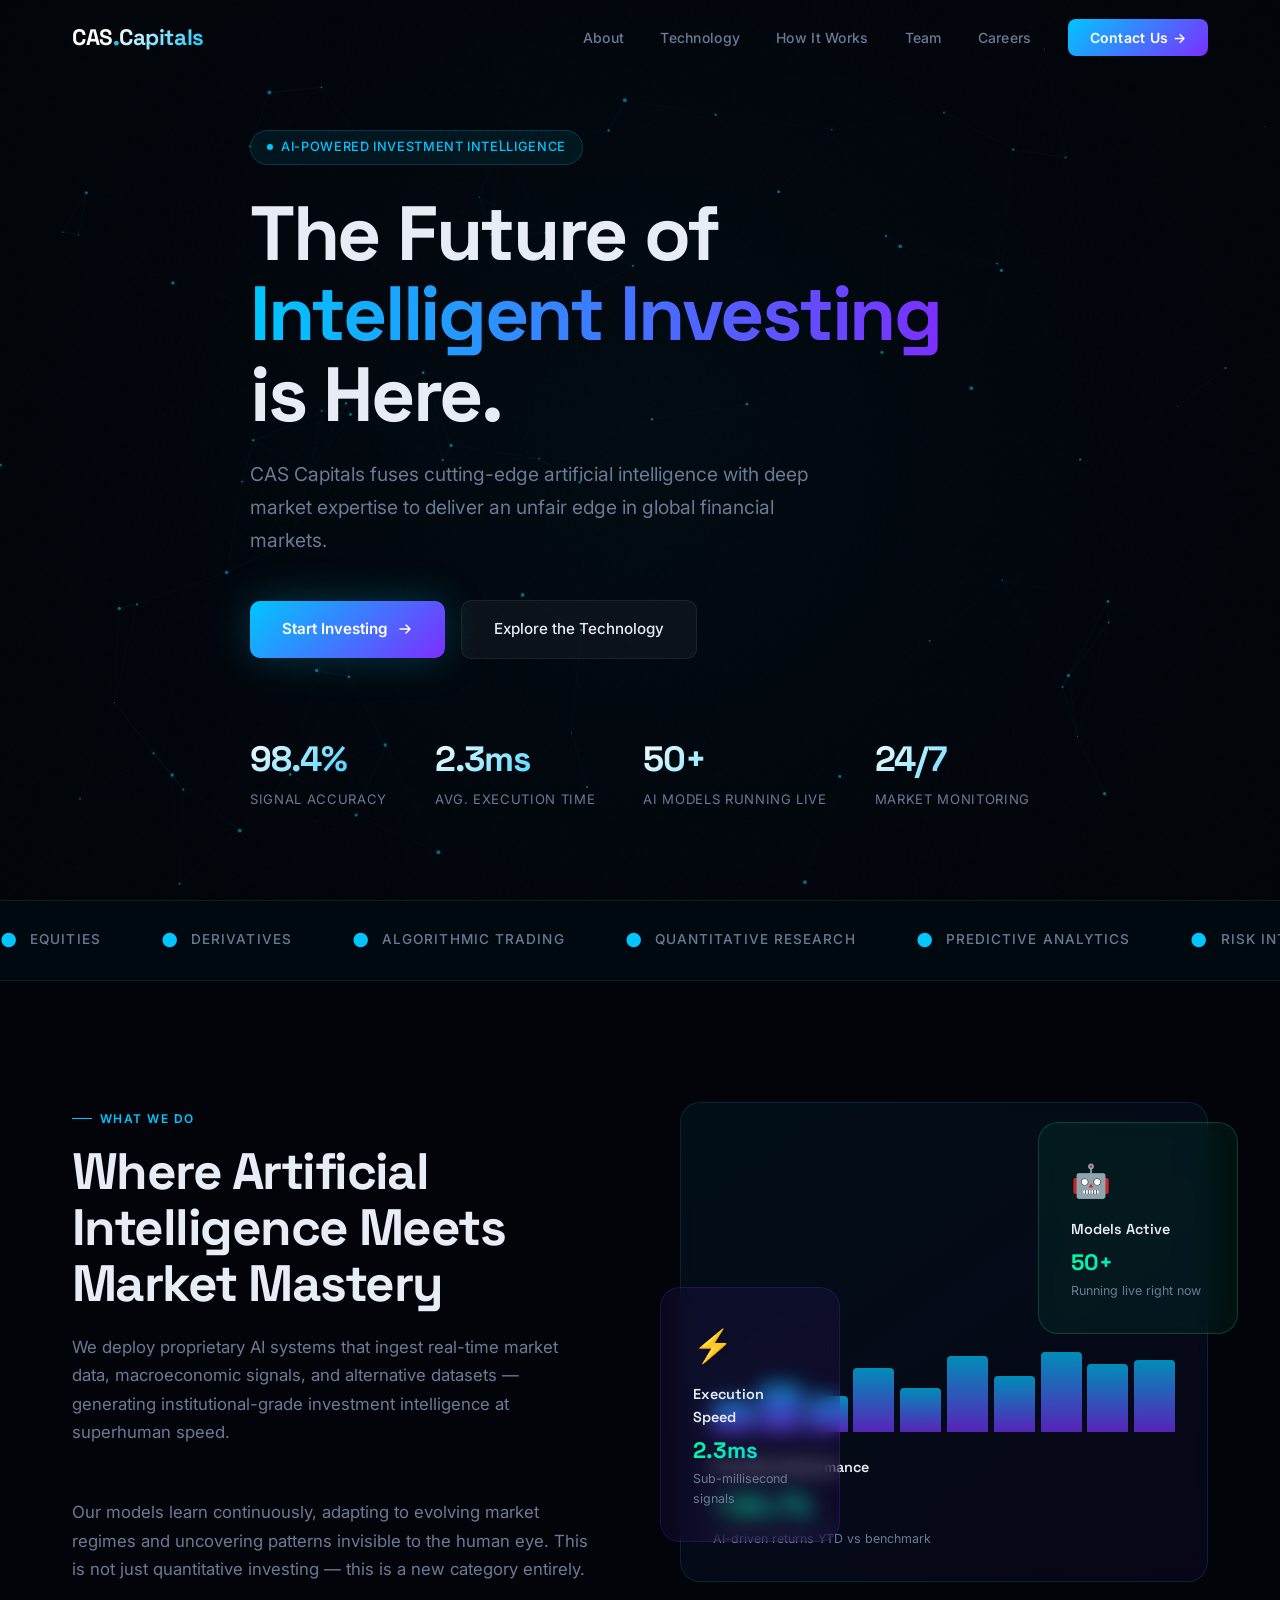
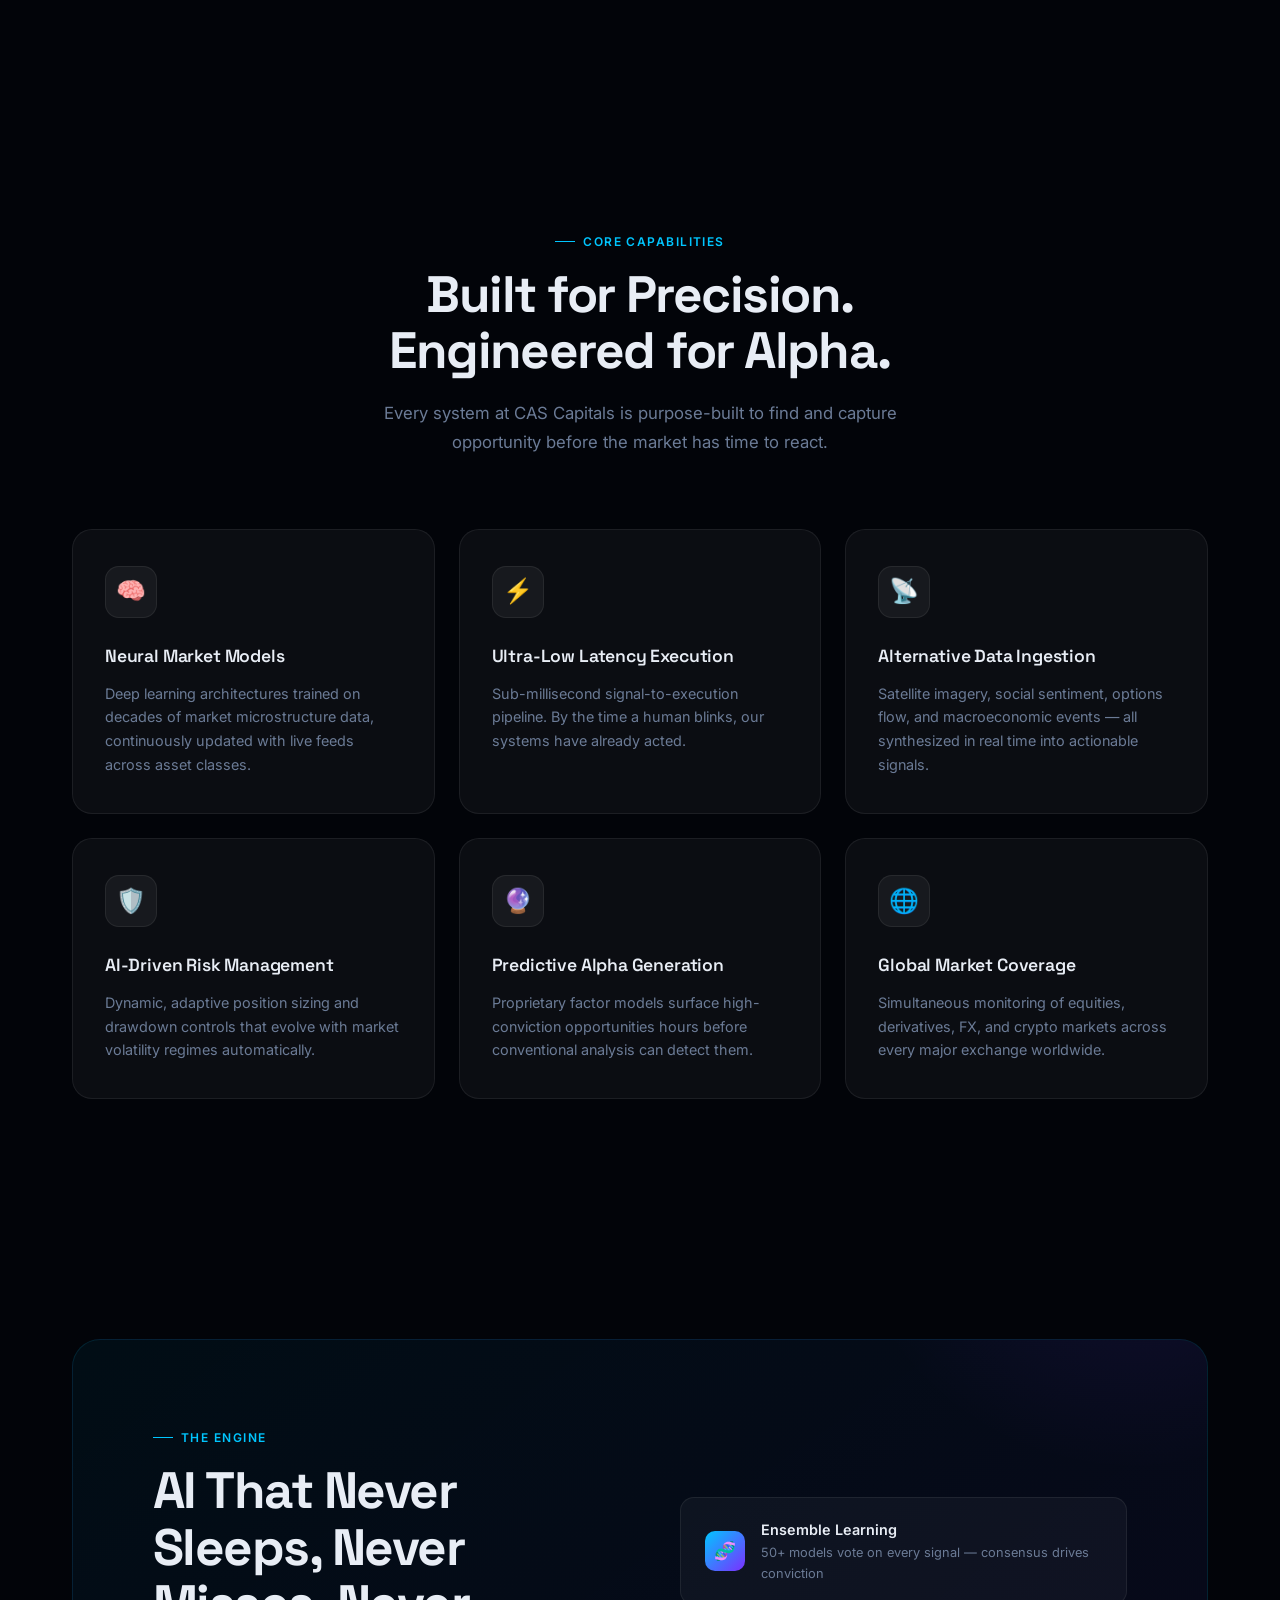
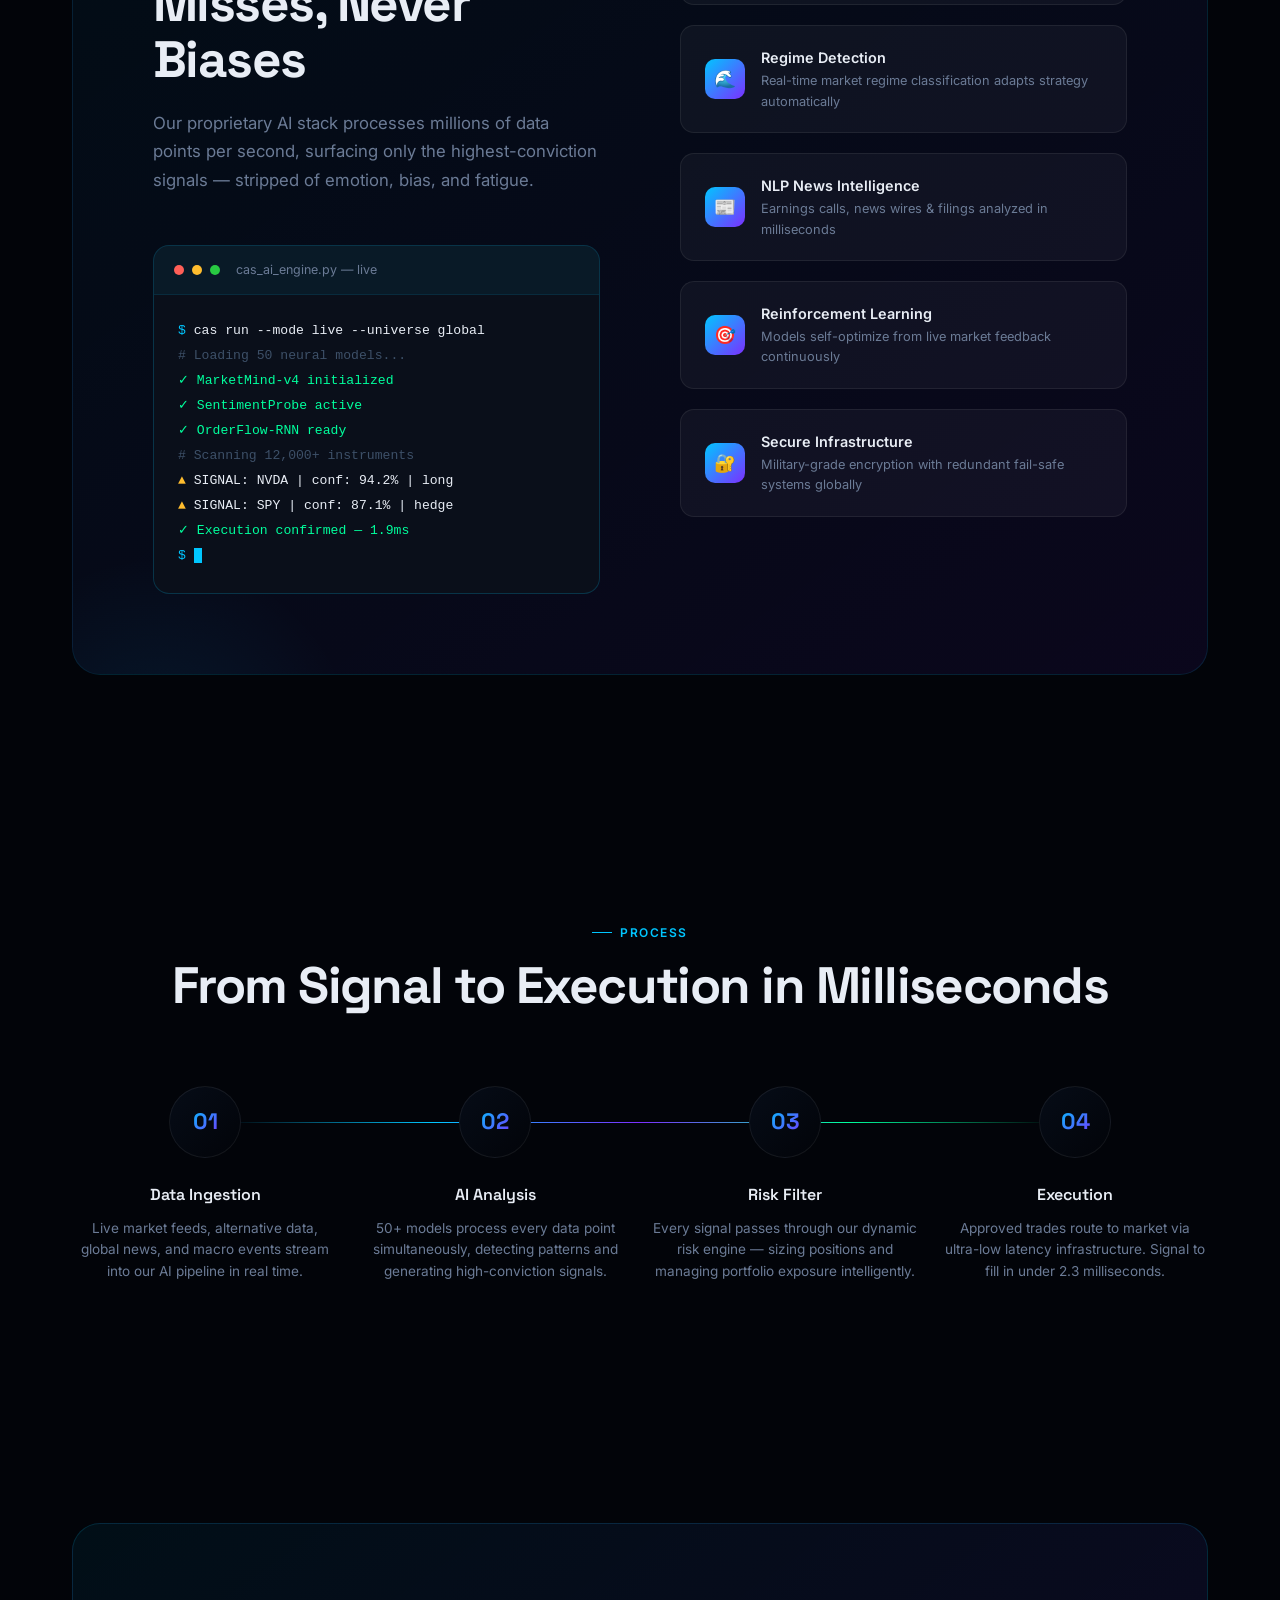
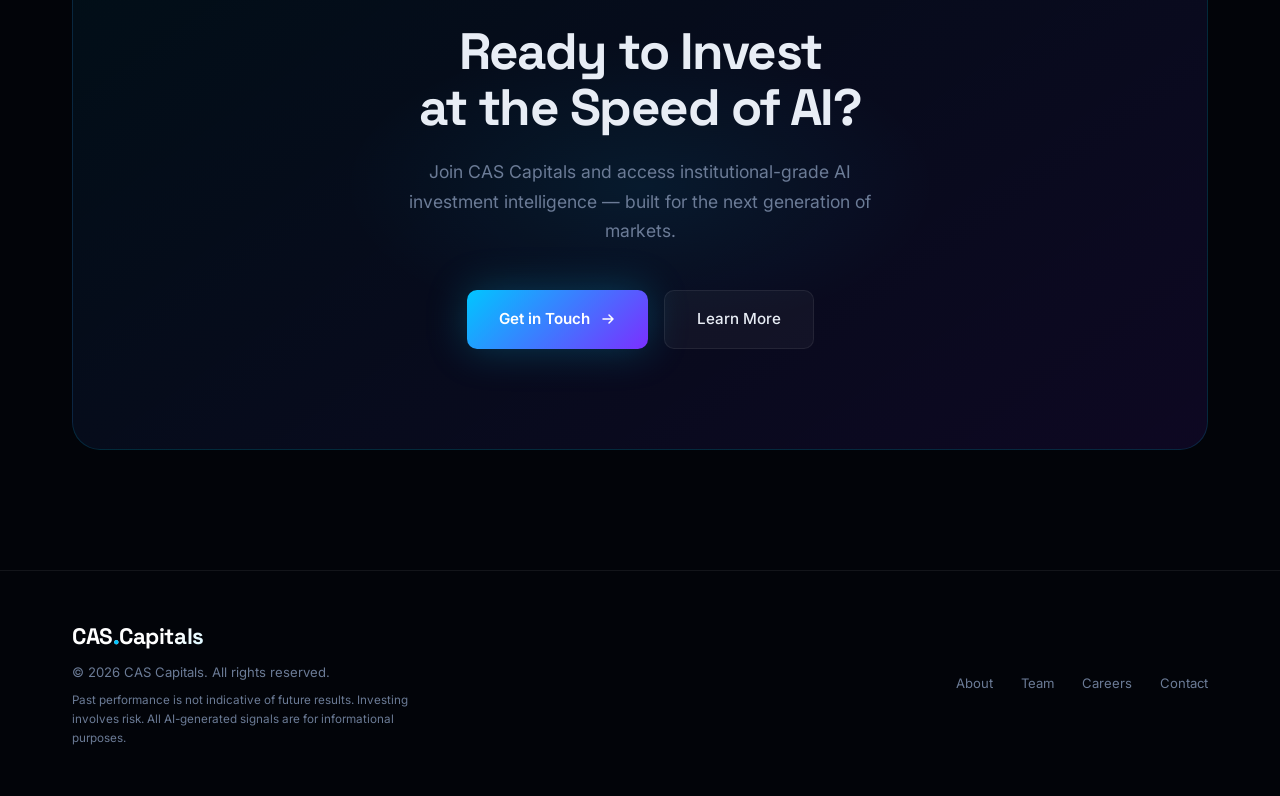
==== commit 77885663: "Revert "Complete CAS Capitals Website Redesign"" ====
--- a/index.html
+++ b/index.html
@@ -3,27 +3,1068 @@
 <head>
   <meta charset="UTF-8" />
   <meta name="viewport" content="width=device-width, initial-scale=1.0" />
-  <title>CAS Capitals — Proprietary Investment Research</title>
-  <meta name="description" content="CAS Capitals is a private investment and financial research firm focused on proprietary investing, quantitative research, data analytics, and AI/ML for Indian financial markets." />
+  <title>CAS Capitals — AI-Powered Investment Intelligence</title>
+  <meta name="description" content="CAS Capitals harnesses artificial intelligence to unlock the future of investment. Smarter markets. Infinite edge." />
   <link rel="preconnect" href="https://fonts.googleapis.com" />
   <link rel="preconnect" href="https://fonts.gstatic.com" crossorigin />
   <link href="https://fonts.googleapis.com/css2?family=Inter:wght@300;400;500;600;700&family=Space+Grotesk:wght@300;400;500;600;700&display=swap" rel="stylesheet" />
-  <link rel="stylesheet" href="css/main.css" />
+  <style>
+    *, *::before, *::after { box-sizing: border-box; margin: 0; padding: 0; }
+
+    :root {
+      --bg: #020409;
+      --bg2: #060c17;
+      --accent: #00c6ff;
+      --accent2: #7b2fff;
+      --accent3: #00ff9d;
+      --text: #e8edf5;
+      --muted: #6b7b96;
+      --card: rgba(255,255,255,0.04);
+      --border: rgba(255,255,255,0.07);
+      --glow: rgba(0,198,255,0.15);
+    }
+
+    html { scroll-behavior: smooth; }
+
+    body {
+      background: var(--bg);
+      color: var(--text);
+      font-family: 'Inter', sans-serif;
+      overflow-x: hidden;
+      line-height: 1.6;
+    }
+
+    /* ── CANVAS BACKGROUND ── */
+    #canvas-bg {
+      position: fixed;
+      inset: 0;
+      z-index: 0;
+      pointer-events: none;
+    }
+
+    /* ── NOISE OVERLAY ── */
+    body::before {
+      content: '';
+      position: fixed;
+      inset: 0;
+      background-image: url("data:image/svg+xml,%3Csvg viewBox='0 0 256 256' xmlns='http://www.w3.org/2000/svg'%3E%3Cfilter id='noise'%3E%3CfeTurbulence type='fractalNoise' baseFrequency='0.9' numOctaves='4' stitchTiles='stitch'/%3E%3C/filter%3E%3Crect width='100%25' height='100%25' filter='url(%23noise)' opacity='0.04'/%3E%3C/svg%3E");
+      pointer-events: none;
+      z-index: 1;
+      opacity: 0.5;
+    }
+
+    /* ── LAYOUT ── */
+    .container { max-width: 1200px; margin: 0 auto; padding: 0 32px; position: relative; z-index: 2; }
+
+    /* ── NAV ── */
+    nav {
+      position: fixed;
+      top: 0; left: 0; right: 0;
+      z-index: 100;
+      padding: 20px 0;
+      transition: all 0.4s ease;
+    }
+    nav.scrolled {
+      background: rgba(2,4,9,0.85);
+      backdrop-filter: blur(20px);
+      border-bottom: 1px solid var(--border);
+      padding: 14px 0;
+    }
+    .nav-inner {
+      max-width: 1200px;
+      margin: 0 auto;
+      padding: 0 32px;
+      display: flex;
+      align-items: center;
+      justify-content: space-between;
+    }
+    .logo {
+      font-family: 'Space Grotesk', sans-serif;
+      font-size: 1.4rem;
+      font-weight: 700;
+      letter-spacing: -0.02em;
+      background: linear-gradient(135deg, #fff 30%, var(--accent));
+      -webkit-background-clip: text;
+      -webkit-text-fill-color: transparent;
+      background-clip: text;
+      text-decoration: none;
+    }
+    .logo span { color: var(--accent); -webkit-text-fill-color: var(--accent); }
+    .nav-links {
+      display: flex;
+      gap: 36px;
+      list-style: none;
+    }
+    .nav-links a {
+      color: var(--muted);
+      text-decoration: none;
+      font-size: 0.875rem;
+      font-weight: 500;
+      letter-spacing: 0.02em;
+      transition: color 0.2s;
+    }
+    .nav-links a:hover { color: var(--text); }
+    .nav-cta {
+      background: linear-gradient(135deg, var(--accent), var(--accent2));
+      color: #fff !important;
+      padding: 10px 22px;
+      border-radius: 8px;
+      font-weight: 600 !important;
+      transition: opacity 0.2s !important;
+    }
+    .nav-cta:hover { opacity: 0.85; color: #fff !important; }
+
+    /* ── HERO ── */
+    .hero {
+      min-height: 100vh;
+      display: flex;
+      align-items: center;
+      position: relative;
+      padding: 120px 0 80px;
+    }
+    .hero-content { max-width: 780px; }
+
+    .badge {
+      display: inline-flex;
+      align-items: center;
+      gap: 8px;
+      background: rgba(0,198,255,0.08);
+      border: 1px solid rgba(0,198,255,0.2);
+      border-radius: 100px;
+      padding: 6px 16px;
+      font-size: 0.8rem;
+      font-weight: 500;
+      color: var(--accent);
+      margin-bottom: 28px;
+      letter-spacing: 0.05em;
+      text-transform: uppercase;
+    }
+    .badge-dot {
+      width: 6px; height: 6px;
+      border-radius: 50%;
+      background: var(--accent);
+      animation: pulse-dot 2s infinite;
+    }
+    @keyframes pulse-dot {
+      0%, 100% { opacity: 1; transform: scale(1); }
+      50% { opacity: 0.4; transform: scale(0.7); }
+    }
+
+    .hero h1 {
+      font-family: 'Space Grotesk', sans-serif;
+      font-size: clamp(3rem, 6vw, 5.5rem);
+      font-weight: 700;
+      line-height: 1.05;
+      letter-spacing: -0.03em;
+      margin-bottom: 24px;
+    }
+    .hero h1 .line2 {
+      background: linear-gradient(90deg, var(--accent), var(--accent2), var(--accent3));
+      background-size: 200% 100%;
+      -webkit-background-clip: text;
+      -webkit-text-fill-color: transparent;
+      background-clip: text;
+      animation: shimmer 4s linear infinite;
+    }
+    @keyframes shimmer {
+      0% { background-position: 0% 50%; }
+      100% { background-position: 200% 50%; }
+    }
+
+    .hero-sub {
+      font-size: 1.2rem;
+      color: var(--muted);
+      max-width: 560px;
+      margin-bottom: 44px;
+      line-height: 1.7;
+      font-weight: 400;
+    }
+
+    .hero-actions {
+      display: flex;
+      gap: 16px;
+      align-items: center;
+      flex-wrap: wrap;
+    }
+    .btn-primary {
+      display: inline-flex;
+      align-items: center;
+      gap: 10px;
+      background: linear-gradient(135deg, var(--accent), var(--accent2));
+      color: #fff;
+      padding: 16px 32px;
+      border-radius: 10px;
+      font-weight: 600;
+      font-size: 0.95rem;
+      text-decoration: none;
+      transition: transform 0.2s, box-shadow 0.2s;
+      box-shadow: 0 0 40px rgba(0,198,255,0.25);
+    }
+    .btn-primary:hover {
+      transform: translateY(-2px);
+      box-shadow: 0 0 60px rgba(0,198,255,0.4);
+    }
+    .btn-secondary {
+      display: inline-flex;
+      align-items: center;
+      gap: 10px;
+      color: var(--text);
+      padding: 16px 32px;
+      border-radius: 10px;
+      font-weight: 500;
+      font-size: 0.95rem;
+      text-decoration: none;
+      border: 1px solid var(--border);
+      background: var(--card);
+      transition: border-color 0.2s, background 0.2s;
+    }
+    .btn-secondary:hover {
+      border-color: rgba(255,255,255,0.2);
+      background: rgba(255,255,255,0.07);
+    }
+
+    /* stats row */
+    .hero-stats {
+      margin-top: 72px;
+      display: flex;
+      gap: 48px;
+      flex-wrap: wrap;
+    }
+    .stat-item {}
+    .stat-value {
+      font-family: 'Space Grotesk', sans-serif;
+      font-size: 2.2rem;
+      font-weight: 700;
+      background: linear-gradient(135deg, #fff, var(--accent));
+      -webkit-background-clip: text;
+      -webkit-text-fill-color: transparent;
+      background-clip: text;
+      letter-spacing: -0.03em;
+    }
+    .stat-label {
+      font-size: 0.82rem;
+      color: var(--muted);
+      letter-spacing: 0.05em;
+      text-transform: uppercase;
+      margin-top: 2px;
+    }
+
+    /* ── MARQUEE ── */
+    .marquee-section {
+      position: relative;
+      z-index: 2;
+      padding: 24px 0;
+      border-top: 1px solid var(--border);
+      border-bottom: 1px solid var(--border);
+      overflow: hidden;
+      background: rgba(0,198,255,0.03);
+    }
+    .marquee-track {
+      display: flex;
+      gap: 60px;
+      animation: marquee 25s linear infinite;
+      white-space: nowrap;
+    }
+    .marquee-track:hover { animation-play-state: paused; }
+    @keyframes marquee {
+      0% { transform: translateX(0); }
+      100% { transform: translateX(-50%); }
+    }
+    .marquee-item {
+      display: inline-flex;
+      align-items: center;
+      gap: 12px;
+      font-size: 0.85rem;
+      font-weight: 500;
+      color: var(--muted);
+      letter-spacing: 0.08em;
+      text-transform: uppercase;
+    }
+    .marquee-item .dot { color: var(--accent); font-size: 1.2rem; }
+
+    /* ── SECTION BASE ── */
+    section { position: relative; z-index: 2; }
+    .section-label {
+      display: inline-flex;
+      align-items: center;
+      gap: 8px;
+      font-size: 0.75rem;
+      font-weight: 600;
+      letter-spacing: 0.12em;
+      text-transform: uppercase;
+      color: var(--accent);
+      margin-bottom: 16px;
+    }
+    .section-label::before {
+      content: '';
+      width: 20px; height: 1px;
+      background: var(--accent);
+    }
+    .section-title {
+      font-family: 'Space Grotesk', sans-serif;
+      font-size: clamp(2rem, 4vw, 3.2rem);
+      font-weight: 700;
+      letter-spacing: -0.03em;
+      line-height: 1.1;
+      margin-bottom: 20px;
+    }
+    .section-sub {
+      color: var(--muted);
+      font-size: 1.05rem;
+      max-width: 520px;
+      line-height: 1.7;
+    }
+
+    /* ── ABOUT / WHAT WE DO ── */
+    .about { padding: 120px 0; }
+    .about-grid {
+      display: grid;
+      grid-template-columns: 1fr 1fr;
+      gap: 80px;
+      align-items: center;
+    }
+    .about-visual {
+      position: relative;
+      height: 480px;
+    }
+    .about-card {
+      background: var(--card);
+      border: 1px solid var(--border);
+      border-radius: 20px;
+      padding: 32px;
+      position: absolute;
+      backdrop-filter: blur(10px);
+      transition: transform 0.3s;
+    }
+    .about-card:hover { transform: translateY(-4px); }
+    .about-card.main {
+      width: 100%; height: 100%;
+      background: linear-gradient(145deg, rgba(0,198,255,0.06), rgba(123,47,255,0.06));
+      border-color: rgba(0,198,255,0.15);
+      display: flex;
+      flex-direction: column;
+      justify-content: flex-end;
+    }
+    .about-card.float1 {
+      width: 200px;
+      top: 20px; right: -30px;
+      background: rgba(0,255,157,0.06);
+      border-color: rgba(0,255,157,0.2);
+    }
+    .about-card.float2 {
+      width: 180px;
+      bottom: 40px; left: -20px;
+      background: rgba(123,47,255,0.08);
+      border-color: rgba(123,47,255,0.2);
+    }
+    .card-icon {
+      font-size: 2rem;
+      margin-bottom: 12px;
+    }
+    .card-title {
+      font-family: 'Space Grotesk', sans-serif;
+      font-size: 0.9rem;
+      font-weight: 600;
+      margin-bottom: 4px;
+    }
+    .card-value {
+      font-family: 'Space Grotesk', sans-serif;
+      font-size: 1.8rem;
+      font-weight: 700;
+      background: linear-gradient(135deg, var(--accent3), var(--accent));
+      -webkit-background-clip: text;
+      -webkit-text-fill-color: transparent;
+      background-clip: text;
+    }
+    .card-sub { font-size: 0.78rem; color: var(--muted); }
+
+    /* chart bars inside main card */
+    .mini-chart {
+      display: flex;
+      align-items: flex-end;
+      gap: 6px;
+      height: 80px;
+      margin-bottom: 24px;
+    }
+    .mini-bar {
+      flex: 1;
+      border-radius: 4px 4px 0 0;
+      background: linear-gradient(to top, var(--accent2), var(--accent));
+      opacity: 0.7;
+      animation: bar-grow 1.5s ease forwards;
+      transform-origin: bottom;
+    }
+    @keyframes bar-grow {
+      from { transform: scaleY(0); opacity: 0; }
+      to { transform: scaleY(1); opacity: 0.7; }
+    }
+
+    /* ── FEATURES ── */
+    .features { padding: 120px 0; }
+    .features-header { text-align: center; margin-bottom: 72px; }
+    .features-header .section-label { justify-content: center; }
+    .features-header .section-sub { margin: 0 auto; }
+
+    .features-grid {
+      display: grid;
+      grid-template-columns: repeat(3, 1fr);
+      gap: 24px;
+    }
+    .feature-card {
+      background: var(--card);
+      border: 1px solid var(--border);
+      border-radius: 20px;
+      padding: 36px 32px;
+      transition: border-color 0.3s, transform 0.3s, box-shadow 0.3s;
+      cursor: default;
+      position: relative;
+      overflow: hidden;
+    }
+    .feature-card::before {
+      content: '';
+      position: absolute;
+      top: 0; left: 0; right: 0;
+      height: 2px;
+      background: linear-gradient(90deg, transparent, var(--accent-color, var(--accent)), transparent);
+      opacity: 0;
+      transition: opacity 0.3s;
+    }
+    .feature-card:hover {
+      border-color: rgba(255,255,255,0.12);
+      transform: translateY(-6px);
+      box-shadow: 0 24px 60px rgba(0,0,0,0.4);
+    }
+    .feature-card:hover::before { opacity: 1; }
+    .feature-card.c1 { --accent-color: var(--accent); }
+    .feature-card.c2 { --accent-color: var(--accent2); }
+    .feature-card.c3 { --accent-color: var(--accent3); }
+    .feature-card.c4 { --accent-color: #ff7b54; }
+    .feature-card.c5 { --accent-color: #ff54a8; }
+    .feature-card.c6 { --accent-color: var(--accent); }
+
+    .feature-icon {
+      width: 52px; height: 52px;
+      border-radius: 14px;
+      display: flex;
+      align-items: center;
+      justify-content: center;
+      font-size: 1.5rem;
+      margin-bottom: 24px;
+      background: rgba(255,255,255,0.05);
+      border: 1px solid var(--border);
+    }
+    .feature-card h3 {
+      font-family: 'Space Grotesk', sans-serif;
+      font-size: 1.1rem;
+      font-weight: 600;
+      margin-bottom: 12px;
+      letter-spacing: -0.01em;
+    }
+    .feature-card p {
+      font-size: 0.9rem;
+      color: var(--muted);
+      line-height: 1.65;
+    }
+
+    /* ── AI ENGINE SECTION ── */
+    .ai-section { padding: 120px 0; }
+    .ai-inner {
+      background: linear-gradient(145deg, rgba(0,198,255,0.05), rgba(123,47,255,0.08));
+      border: 1px solid rgba(0,198,255,0.12);
+      border-radius: 28px;
+      padding: 80px;
+      position: relative;
+      overflow: hidden;
+    }
+    .ai-inner::before {
+      content: '';
+      position: absolute;
+      top: -50%;
+      right: -20%;
+      width: 600px; height: 600px;
+      background: radial-gradient(circle, rgba(123,47,255,0.12) 0%, transparent 70%);
+      pointer-events: none;
+    }
+    .ai-inner::after {
+      content: '';
+      position: absolute;
+      bottom: -30%;
+      left: -10%;
+      width: 400px; height: 400px;
+      background: radial-gradient(circle, rgba(0,198,255,0.08) 0%, transparent 70%);
+      pointer-events: none;
+    }
+    .ai-grid {
+      display: grid;
+      grid-template-columns: 1fr 1fr;
+      gap: 80px;
+      align-items: center;
+      position: relative; z-index: 1;
+    }
+    .ai-right { display: flex; flex-direction: column; gap: 20px; }
+    .ai-pill {
+      display: flex;
+      align-items: center;
+      gap: 16px;
+      background: rgba(255,255,255,0.04);
+      border: 1px solid var(--border);
+      border-radius: 14px;
+      padding: 20px 24px;
+      transition: border-color 0.2s;
+    }
+    .ai-pill:hover { border-color: rgba(0,198,255,0.25); }
+    .ai-pill-icon {
+      width: 40px; height: 40px;
+      border-radius: 10px;
+      background: linear-gradient(135deg, var(--accent), var(--accent2));
+      display: flex;
+      align-items: center;
+      justify-content: center;
+      font-size: 1.1rem;
+      flex-shrink: 0;
+    }
+    .ai-pill-text h4 {
+      font-size: 0.9rem;
+      font-weight: 600;
+      margin-bottom: 2px;
+    }
+    .ai-pill-text p { font-size: 0.8rem; color: var(--muted); }
+
+    /* terminal */
+    .terminal {
+      background: #0a0f1a;
+      border: 1px solid rgba(0,198,255,0.2);
+      border-radius: 16px;
+      overflow: hidden;
+      font-family: 'Courier New', monospace;
+    }
+    .terminal-header {
+      background: rgba(0,198,255,0.06);
+      border-bottom: 1px solid rgba(0,198,255,0.1);
+      padding: 14px 20px;
+      display: flex;
+      align-items: center;
+      gap: 8px;
+    }
+    .t-dot { width: 10px; height: 10px; border-radius: 50%; }
+    .t-dot.r { background: #ff5f57; }
+    .t-dot.y { background: #ffbd2e; }
+    .t-dot.g { background: #28ca42; }
+    .terminal-title {
+      font-size: 0.78rem;
+      color: var(--muted);
+      margin-left: 8px;
+      font-family: 'Inter', sans-serif;
+    }
+    .terminal-body { padding: 24px; font-size: 0.82rem; line-height: 1.9; }
+    .t-prompt { color: var(--accent); }
+    .t-cmd { color: #e8edf5; }
+    .t-out { color: var(--accent3); }
+    .t-comment { color: #3d5068; }
+    .t-warn { color: #ffbd2e; }
+    .t-cursor {
+      display: inline-block;
+      width: 8px; height: 15px;
+      background: var(--accent);
+      vertical-align: middle;
+      animation: blink 1s step-end infinite;
+    }
+    @keyframes blink {
+      0%, 100% { opacity: 1; } 50% { opacity: 0; }
+    }
+
+    /* ── HOW IT WORKS ── */
+    .how { padding: 120px 0; }
+    .how-header { text-align: center; margin-bottom: 72px; }
+    .how-header .section-label { justify-content: center; }
+    .steps {
+      display: grid;
+      grid-template-columns: repeat(4, 1fr);
+      gap: 24px;
+      position: relative;
+    }
+    .steps::before {
+      content: '';
+      position: absolute;
+      top: 36px;
+      left: calc(12.5% + 12px);
+      right: calc(12.5% + 12px);
+      height: 1px;
+      background: linear-gradient(90deg, transparent, var(--accent), var(--accent2), var(--accent3), transparent);
+      z-index: 0;
+    }
+    .step {
+      text-align: center;
+      position: relative;
+      z-index: 1;
+    }
+    .step-num {
+      width: 72px; height: 72px;
+      border-radius: 50%;
+      background: linear-gradient(135deg, var(--bg2), var(--bg));
+      border: 1px solid var(--border);
+      display: flex;
+      align-items: center;
+      justify-content: center;
+      font-family: 'Space Grotesk', sans-serif;
+      font-size: 1.4rem;
+      font-weight: 700;
+      margin: 0 auto 24px;
+      position: relative;
+      transition: border-color 0.3s;
+    }
+    .step:hover .step-num {
+      border-color: var(--accent);
+      box-shadow: 0 0 30px var(--glow);
+    }
+    .step-num span {
+      background: linear-gradient(135deg, var(--accent), var(--accent2));
+      -webkit-background-clip: text;
+      -webkit-text-fill-color: transparent;
+      background-clip: text;
+    }
+    .step h3 {
+      font-family: 'Space Grotesk', sans-serif;
+      font-size: 1rem;
+      font-weight: 600;
+      margin-bottom: 10px;
+    }
+    .step p { font-size: 0.85rem; color: var(--muted); line-height: 1.6; }
+
+    /* ── CTA SECTION ── */
+    .cta-section { padding: 120px 0; }
+    .cta-inner {
+      text-align: center;
+      background: linear-gradient(145deg, rgba(0,198,255,0.06), rgba(123,47,255,0.1));
+      border: 1px solid rgba(0,198,255,0.15);
+      border-radius: 28px;
+      padding: 100px 60px;
+      position: relative;
+      overflow: hidden;
+    }
+    .cta-glow {
+      position: absolute;
+      top: 50%;
+      left: 50%;
+      transform: translate(-50%, -50%);
+      width: 600px; height: 300px;
+      background: radial-gradient(ellipse, rgba(0,198,255,0.08) 0%, transparent 70%);
+      pointer-events: none;
+    }
+    .cta-inner h2 {
+      font-family: 'Space Grotesk', sans-serif;
+      font-size: clamp(2.2rem, 4vw, 3.5rem);
+      font-weight: 700;
+      letter-spacing: -0.03em;
+      line-height: 1.1;
+      margin-bottom: 20px;
+      position: relative;
+    }
+    .cta-inner p {
+      color: var(--muted);
+      font-size: 1.1rem;
+      max-width: 480px;
+      margin: 0 auto 44px;
+      line-height: 1.7;
+      position: relative;
+    }
+    .cta-actions {
+      display: flex;
+      gap: 16px;
+      justify-content: center;
+      flex-wrap: wrap;
+      position: relative;
+    }
+
+    /* ── TEAM ── */
+    .team { padding: 120px 0; }
+    .team-header { text-align: center; margin-bottom: 72px; }
+    .team-header .section-label { justify-content: center; }
+    .team-header .section-sub { margin: 0 auto; }
+
+    .team-grid {
+      display: grid;
+      grid-template-columns: repeat(3, 1fr);
+      gap: 28px;
+    }
+    .team-card {
+      background: var(--card);
+      border: 1px solid var(--border);
+      border-radius: 24px;
+      padding: 40px 32px;
+      text-align: center;
+      transition: border-color 0.3s, transform 0.3s, box-shadow 0.3s;
+      position: relative;
+      overflow: hidden;
+    }
+    .team-card::before {
+      content: '';
+      position: absolute;
+      top: 0; left: 0; right: 0;
+      height: 2px;
+      background: linear-gradient(90deg, var(--accent), var(--accent2));
+      opacity: 0;
+      transition: opacity 0.3s;
+    }
+    .team-card:hover {
+      border-color: rgba(0,198,255,0.18);
+      transform: translateY(-6px);
+      box-shadow: 0 24px 60px rgba(0,0,0,0.4);
+    }
+    .team-card:hover::before { opacity: 1; }
+
+    .team-avatar {
+      width: 88px; height: 88px;
+      border-radius: 50%;
+      margin: 0 auto 20px;
+      display: flex;
+      align-items: center;
+      justify-content: center;
+      font-family: 'Space Grotesk', sans-serif;
+      font-size: 1.8rem;
+      font-weight: 700;
+      position: relative;
+    }
+    .team-avatar::after {
+      content: '';
+      position: absolute;
+      inset: -3px;
+      border-radius: 50%;
+      background: linear-gradient(135deg, var(--accent), var(--accent2));
+      z-index: -1;
+    }
+    .team-avatar.av1 { background: linear-gradient(135deg, rgba(0,198,255,0.15), rgba(123,47,255,0.15)); color: var(--accent); }
+    .team-avatar.av2 { background: linear-gradient(135deg, rgba(123,47,255,0.15), rgba(0,255,157,0.15)); color: var(--accent2); }
+    .team-avatar.av3 { background: linear-gradient(135deg, rgba(0,255,157,0.15), rgba(0,198,255,0.15)); color: var(--accent3); }
+
+    .team-name {
+      font-family: 'Space Grotesk', sans-serif;
+      font-size: 1.2rem;
+      font-weight: 700;
+      letter-spacing: -0.02em;
+      margin-bottom: 4px;
+    }
+    .team-role {
+      font-size: 0.8rem;
+      font-weight: 600;
+      letter-spacing: 0.08em;
+      text-transform: uppercase;
+      color: var(--accent);
+      margin-bottom: 20px;
+    }
+    .team-divider {
+      height: 1px;
+      background: var(--border);
+      margin: 0 auto 20px;
+      width: 40px;
+    }
+    .team-bio {
+      font-size: 0.875rem;
+      color: var(--muted);
+      line-height: 1.75;
+      text-align: left;
+    }
+
+    @media (max-width: 900px) {
+      .team-grid { grid-template-columns: 1fr; max-width: 480px; margin: 0 auto; }
+    }
+
+    /* ── CONTACT FORM ── */
+    .contact-form {
+      max-width: 560px;
+      margin: 0 auto;
+      display: flex;
+      flex-direction: column;
+      gap: 16px;
+      position: relative;
+      z-index: 1;
+    }
+    .form-row {
+      display: grid;
+      grid-template-columns: 1fr 1fr;
+      gap: 16px;
+    }
+    .form-field {
+      display: flex;
+      flex-direction: column;
+      gap: 6px;
+    }
+    .form-field label {
+      font-size: 0.75rem;
+      font-weight: 600;
+      letter-spacing: 0.08em;
+      text-transform: uppercase;
+      color: var(--muted);
+    }
+    .form-field input,
+    .form-field textarea,
+    .form-field select {
+      background: rgba(255,255,255,0.04);
+      border: 1px solid var(--border);
+      border-radius: 10px;
+      padding: 14px 16px;
+      color: var(--text);
+      font-family: 'Inter', sans-serif;
+      font-size: 0.9rem;
+      outline: none;
+      transition: border-color 0.2s, box-shadow 0.2s;
+      width: 100%;
+    }
+    .form-field input::placeholder,
+    .form-field textarea::placeholder { color: var(--muted); }
+    .form-field input:focus,
+    .form-field textarea:focus,
+    .form-field select:focus {
+      border-color: rgba(0,198,255,0.4);
+      box-shadow: 0 0 0 3px rgba(0,198,255,0.08);
+    }
+    .form-field textarea { resize: vertical; min-height: 120px; }
+    .form-field select { appearance: none; cursor: pointer; }
+    .form-field select option { background: #0a0f1a; }
+    .form-submit {
+      display: inline-flex;
+      align-items: center;
+      justify-content: center;
+      gap: 10px;
+      background: linear-gradient(135deg, var(--accent), var(--accent2));
+      color: #fff;
+      padding: 16px 32px;
+      border-radius: 10px;
+      font-weight: 600;
+      font-size: 0.95rem;
+      border: none;
+      cursor: pointer;
+      transition: transform 0.2s, box-shadow 0.2s, opacity 0.2s;
+      box-shadow: 0 0 40px rgba(0,198,255,0.25);
+      width: 100%;
+      font-family: 'Inter', sans-serif;
+    }
+    .form-submit:hover {
+      transform: translateY(-2px);
+      box-shadow: 0 0 60px rgba(0,198,255,0.4);
+    }
+    .form-submit:disabled { opacity: 0.6; cursor: not-allowed; transform: none; }
+    .form-success {
+      display: none;
+      text-align: center;
+      padding: 32px;
+      background: rgba(0,255,157,0.06);
+      border: 1px solid rgba(0,255,157,0.2);
+      border-radius: 16px;
+    }
+    .form-success .success-icon { font-size: 2.5rem; margin-bottom: 12px; }
+    .form-success h4 {
+      font-family: 'Space Grotesk', sans-serif;
+      font-size: 1.2rem;
+      font-weight: 700;
+      margin-bottom: 8px;
+    }
+    .form-success p { font-size: 0.9rem; color: var(--muted); }
+
+    /* ── FOOTER ── */
+    footer {
+      position: relative;
+      z-index: 2;
+      border-top: 1px solid var(--border);
+      padding: 48px 0;
+    }
+    .footer-inner {
+      display: flex;
+      align-items: center;
+      justify-content: space-between;
+      flex-wrap: wrap;
+      gap: 24px;
+    }
+    .footer-left { display: flex; flex-direction: column; gap: 8px; }
+    .footer-copy { font-size: 0.82rem; color: var(--muted); }
+    .footer-links {
+      display: flex;
+      gap: 28px;
+      list-style: none;
+    }
+    .footer-links a {
+      font-size: 0.82rem;
+      color: var(--muted);
+      text-decoration: none;
+      transition: color 0.2s;
+    }
+    .footer-links a:hover { color: var(--text); }
+
+    /* ── SCROLL FADE-IN ── */
+    .reveal {
+      opacity: 0;
+      transform: translateY(30px);
+      transition: opacity 0.7s ease, transform 0.7s ease;
+    }
+    .reveal.visible {
+      opacity: 1;
+      transform: translateY(0);
+    }
+    .reveal-d1 { transition-delay: 0.1s; }
+    .reveal-d2 { transition-delay: 0.2s; }
+    .reveal-d3 { transition-delay: 0.3s; }
+    .reveal-d4 { transition-delay: 0.4s; }
+    .reveal-d5 { transition-delay: 0.5s; }
+    .reveal-d6 { transition-delay: 0.6s; }
+
+    /* ── RESPONSIVE ── */
+    /* ── CAREERS ── */
+    .careers { padding: 120px 0; }
+    .careers-header { text-align: center; margin-bottom: 72px; }
+    .careers-header .section-label { justify-content: center; }
+    .careers-header .section-sub { margin: 0 auto; }
+
+    .jd-grid {
+      display: grid;
+      grid-template-columns: 1fr 1fr;
+      gap: 32px;
+    }
+    .jd-card {
+      background: var(--card);
+      border: 1px solid var(--border);
+      border-radius: 20px;
+      padding: 40px 36px;
+      transition: border-color 0.3s, transform 0.3s, box-shadow 0.3s;
+      position: relative;
+      overflow: hidden;
+    }
+    .jd-card::before {
+      content: '';
+      position: absolute;
+      top: 0; left: 0; right: 0;
+      height: 2px;
+      background: linear-gradient(90deg, var(--accent), var(--accent2));
+      opacity: 0;
+      transition: opacity 0.3s;
+    }
+    .jd-card:hover {
+      border-color: rgba(0,198,255,0.2);
+      transform: translateY(-6px);
+      box-shadow: 0 24px 60px rgba(0,0,0,0.4);
+    }
+    .jd-card:hover::before { opacity: 1; }
+
+    .jd-tag {
+      display: inline-flex;
+      align-items: center;
+      gap: 6px;
+      background: rgba(0,198,255,0.08);
+      border: 1px solid rgba(0,198,255,0.2);
+      border-radius: 100px;
+      padding: 4px 14px;
+      font-size: 0.75rem;
+      font-weight: 600;
+      color: var(--accent);
+      letter-spacing: 0.06em;
+      text-transform: uppercase;
+      margin-bottom: 20px;
+    }
+    .jd-title {
+      font-family: 'Space Grotesk', sans-serif;
+      font-size: 1.5rem;
+      font-weight: 700;
+      letter-spacing: -0.02em;
+      margin-bottom: 8px;
+    }
+    .jd-comp {
+      font-size: 0.9rem;
+      color: var(--accent3);
+      font-weight: 600;
+      margin-bottom: 24px;
+    }
+    .jd-divider {
+      height: 1px;
+      background: var(--border);
+      margin: 24px 0;
+    }
+    .jd-section-title {
+      font-size: 0.75rem;
+      font-weight: 700;
+      letter-spacing: 0.1em;
+      text-transform: uppercase;
+      color: var(--muted);
+      margin-bottom: 12px;
+    }
+    .jd-list {
+      list-style: none;
+      display: flex;
+      flex-direction: column;
+      gap: 8px;
+      margin-bottom: 0;
+    }
+    .jd-list li {
+      font-size: 0.875rem;
+      color: var(--muted);
+      line-height: 1.55;
+      padding-left: 18px;
+      position: relative;
+    }
+    .jd-list li::before {
+      content: '→';
+      position: absolute;
+      left: 0;
+      color: var(--accent);
+      font-size: 0.75rem;
+    }
+    .jd-apply {
+      display: inline-flex;
+      align-items: center;
+      gap: 8px;
+      margin-top: 28px;
+      background: linear-gradient(135deg, var(--accent), var(--accent2));
+      color: #fff;
+      padding: 12px 24px;
+      border-radius: 8px;
+      font-weight: 600;
+      font-size: 0.875rem;
+      text-decoration: none;
+      transition: transform 0.2s, box-shadow 0.2s;
+      box-shadow: 0 0 30px rgba(0,198,255,0.2);
+    }
+    .jd-apply:hover {
+      transform: translateY(-2px);
+      box-shadow: 0 0 50px rgba(0,198,255,0.35);
+    }
+
+    @media (max-width: 900px) {
+      .jd-grid { grid-template-columns: 1fr; }
+    }
+
+    @media (max-width: 900px) {
+      .about-grid { grid-template-columns: 1fr; gap: 48px; }
+      .about-visual { height: 300px; }
+      .about-card.float1, .about-card.float2 { display: none; }
+      .features-grid { grid-template-columns: 1fr 1fr; }
+      .ai-grid { grid-template-columns: 1fr; gap: 40px; }
+      .steps { grid-template-columns: 1fr 1fr; }
+      .steps::before { display: none; }
+      .nav-links { display: none; }
+    }
+    @media (max-width: 600px) {
+      .features-grid { grid-template-columns: 1fr; }
+      .steps { grid-template-columns: 1fr; }
+      .ai-inner { padding: 40px 28px; }
+      .cta-inner { padding: 60px 28px; }
+      .hero-stats { gap: 32px; }
+      .container { padding: 0 20px; }
+    }
+  </style>
 </head>
 <body>
 
+<canvas id="canvas-bg"></canvas>
+
 <!-- NAV -->
-<nav class="navbar">
-  <div class="container navbar-inner">
+<nav id="navbar">
+  <div class="nav-inner">
     <a href="index.html" class="logo">CAS<span>.</span>Capitals</a>
-    <button class="mobile-menu-btn" type="button" aria-label="Open navigation menu"></button>
     <ul class="nav-links">
       <li><a href="about.html">About</a></li>
       <li><a href="index.html#technology">Technology</a></li>
       <li><a href="index.html#how">How It Works</a></li>
       <li><a href="about.html#team">Team</a></li>
       <li><a href="careers.html">Careers</a></li>
-      <li><a href="contact.html" class="nav-cta">Contact Us</a></li>
+      <li><a href="contact.html" class="nav-cta">Contact Us →</a></li>
     </ul>
   </div>
 </nav>
@@ -31,243 +1072,262 @@
 <!-- HERO -->
 <section class="hero">
   <div class="container">
-    <div class="hero-grid">
-      <div class="hero-content">
-        <div class="badge hero-badge reveal"><span class="badge-dot"></span>Private investment research firm</div>
-        <h1 class="hero-title reveal reveal-d1">Research-led investing for <em>Indian financial markets.</em></h1>
-        <p class="hero-sub reveal reveal-d2">
-          CAS Capitals is a privately held investment and financial research firm. The firm uses quantitative research, financial analysis, data analytics, and AI/ML to support its own proprietary investment activities.
+    <div class="hero-content">
+      <div class="badge"><span class="badge-dot"></span>AI-Powered Investment Intelligence</div>
+      <h1>
+        The Future of<br/>
+        <span class="line2">Intelligent Investing</span><br/>
+        is Here.
+      </h1>
+      <p class="hero-sub">
+        CAS Capitals fuses cutting-edge artificial intelligence with deep market expertise to deliver an unfair edge in global financial markets.
+      </p>
+      <div class="hero-actions">
+        <a href="contact.html" class="btn-primary">
+          Start Investing
+          <svg width="16" height="16" viewBox="0 0 16 16" fill="none"><path d="M3 8h10M9 4l4 4-4 4" stroke="currentColor" stroke-width="1.5" stroke-linecap="round" stroke-linejoin="round"/></svg>
+        </a>
+        <a href="#technology" class="btn-secondary">
+          Explore the Technology
+        </a>
+      </div>
+      <div class="hero-stats">
+        <div class="stat-item">
+          <div class="stat-value">98.4%</div>
+          <div class="stat-label">Signal Accuracy</div>
+        </div>
+        <div class="stat-item">
+          <div class="stat-value">2.3ms</div>
+          <div class="stat-label">Avg. Execution Time</div>
+        </div>
+        <div class="stat-item">
+          <div class="stat-value">50+</div>
+          <div class="stat-label">AI Models Running Live</div>
+        </div>
+        <div class="stat-item">
+          <div class="stat-value">24/7</div>
+          <div class="stat-label">Market Monitoring</div>
+        </div>
+      </div>
+    </div>
+  </div>
+</section>
+
+<!-- MARQUEE -->
+<div class="marquee-section">
+  <div class="marquee-track">
+    <span class="marquee-item"><span class="dot">●</span> Equities</span>
+    <span class="marquee-item"><span class="dot">●</span> Derivatives</span>
+    <span class="marquee-item"><span class="dot">●</span> Algorithmic Trading</span>
+    <span class="marquee-item"><span class="dot">●</span> Quantitative Research</span>
+    <span class="marquee-item"><span class="dot">●</span> Predictive Analytics</span>
+    <span class="marquee-item"><span class="dot">●</span> Risk Intelligence</span>
+    <span class="marquee-item"><span class="dot">●</span> NLP Market Signals</span>
+    <span class="marquee-item"><span class="dot">●</span> Deep Learning</span>
+    <span class="marquee-item"><span class="dot">●</span> Equities</span>
+    <span class="marquee-item"><span class="dot">●</span> Derivatives</span>
+    <span class="marquee-item"><span class="dot">●</span> Algorithmic Trading</span>
+    <span class="marquee-item"><span class="dot">●</span> Quantitative Research</span>
+    <span class="marquee-item"><span class="dot">●</span> Predictive Analytics</span>
+    <span class="marquee-item"><span class="dot">●</span> Risk Intelligence</span>
+    <span class="marquee-item"><span class="dot">●</span> NLP Market Signals</span>
+    <span class="marquee-item"><span class="dot">●</span> Deep Learning</span>
+  </div>
+</div>
+
+<!-- ABOUT -->
+<section class="about" id="about">
+  <div class="container">
+    <div class="about-grid">
+      <div>
+        <div class="section-label reveal">What We Do</div>
+        <h2 class="section-title reveal reveal-d1">Where Artificial Intelligence Meets Market Mastery</h2>
+        <p class="section-sub reveal reveal-d2">
+          We deploy proprietary AI systems that ingest real-time market data, macroeconomic signals, and alternative datasets — generating institutional-grade investment intelligence at superhuman speed.
         </p>
-        <div class="hero-actions reveal reveal-d3">
-          <a href="about.html" class="btn btn-primary">Learn About the Firm</a>
-          <a href="#technology" class="btn btn-secondary">Explore Research Approach</a>
+        <br/><br/>
+        <p class="section-sub reveal reveal-d3">
+          Our models learn continuously, adapting to evolving market regimes and uncovering patterns invisible to the human eye. This is not just quantitative investing — this is a new category entirely.
+        </p>
+      </div>
+      <div class="about-visual reveal reveal-d2">
+        <div class="about-card main">
+          <div class="mini-chart">
+            <div class="mini-bar" style="height:40%;animation-delay:0.1s"></div>
+            <div class="mini-bar" style="height:60%;animation-delay:0.2s"></div>
+            <div class="mini-bar" style="height:45%;animation-delay:0.3s"></div>
+            <div class="mini-bar" style="height:80%;animation-delay:0.4s"></div>
+            <div class="mini-bar" style="height:55%;animation-delay:0.5s"></div>
+            <div class="mini-bar" style="height:95%;animation-delay:0.6s"></div>
+            <div class="mini-bar" style="height:70%;animation-delay:0.7s"></div>
+            <div class="mini-bar" style="height:100%;animation-delay:0.8s"></div>
+            <div class="mini-bar" style="height:85%;animation-delay:0.9s"></div>
+            <div class="mini-bar" style="height:90%;animation-delay:1.0s"></div>
+          </div>
+          <div class="card-title">Portfolio Performance</div>
+          <div class="card-value">+34.7%</div>
+          <div class="card-sub">AI-driven returns YTD vs benchmark</div>
         </div>
-        <div class="hero-stats reveal reveal-d4">
-          <div class="stat-item">
-            <div class="stat-value">Private</div>
-            <div class="stat-label">Firm Structure</div>
-          </div>
-          <div class="stat-item">
-            <div class="stat-value">Own Capital</div>
-            <div class="stat-label">Investment Mandate</div>
-          </div>
-          <div class="stat-item">
-            <div class="stat-value">India</div>
-            <div class="stat-label">Market Focus</div>
-          </div>
+        <div class="about-card float1">
+          <div class="card-icon">🤖</div>
+          <div class="card-title">Models Active</div>
+          <div class="card-value" style="font-size:1.4rem">50+</div>
+          <div class="card-sub">Running live right now</div>
         </div>
-      </div>
-
-      <div class="hero-visual reveal reveal-d2">
-        <div class="hero-decoration"></div>
-        <div class="hero-card">
-          <div class="hero-card-header">
-            <div class="hero-card-title">Research Operating Model</div>
-            <span class="badge">Internal Use</span>
-          </div>
-          <div class="ai-list">
-            <div class="ai-pill">
-              <div class="ai-pill-icon">01</div>
-              <div class="ai-pill-text">
-                <h4>Market Research</h4>
-                <p>Review market structure, macro conditions, sectors, and investment opportunities.</p>
-              </div>
+        <div class="about-card float2">
+          <div class="card-icon">⚡</div>
+          <div class="card-title">Execution Speed</div>
+          <div class="card-value" style="font-size:1.4rem">2.3ms</div>
+          <div class="card-sub">Sub-millisecond signals</div>
+        </div>
+      </div>
+    </div>
+  </div>
+</section>
+
+<!-- FEATURES -->
+<section class="features" id="features">
+  <div class="container">
+    <div class="features-header">
+      <div class="section-label reveal">Core Capabilities</div>
+      <h2 class="section-title reveal reveal-d1">Built for Precision.<br/>Engineered for Alpha.</h2>
+      <p class="section-sub reveal reveal-d2">Every system at CAS Capitals is purpose-built to find and capture opportunity before the market has time to react.</p>
+    </div>
+    <div class="features-grid">
+      <div class="feature-card c1 reveal reveal-d1">
+        <div class="feature-icon">🧠</div>
+        <h3>Neural Market Models</h3>
+        <p>Deep learning architectures trained on decades of market microstructure data, continuously updated with live feeds across asset classes.</p>
+      </div>
+      <div class="feature-card c2 reveal reveal-d2">
+        <div class="feature-icon">⚡</div>
+        <h3>Ultra-Low Latency Execution</h3>
+        <p>Sub-millisecond signal-to-execution pipeline. By the time a human blinks, our systems have already acted.</p>
+      </div>
+      <div class="feature-card c3 reveal reveal-d3">
+        <div class="feature-icon">📡</div>
+        <h3>Alternative Data Ingestion</h3>
+        <p>Satellite imagery, social sentiment, options flow, and macroeconomic events — all synthesized in real time into actionable signals.</p>
+      </div>
+      <div class="feature-card c4 reveal reveal-d1">
+        <div class="feature-icon">🛡️</div>
+        <h3>AI-Driven Risk Management</h3>
+        <p>Dynamic, adaptive position sizing and drawdown controls that evolve with market volatility regimes automatically.</p>
+      </div>
+      <div class="feature-card c5 reveal reveal-d2">
+        <div class="feature-icon">🔮</div>
+        <h3>Predictive Alpha Generation</h3>
+        <p>Proprietary factor models surface high-conviction opportunities hours before conventional analysis can detect them.</p>
+      </div>
+      <div class="feature-card c6 reveal reveal-d3">
+        <div class="feature-icon">🌐</div>
+        <h3>Global Market Coverage</h3>
+        <p>Simultaneous monitoring of equities, derivatives, FX, and crypto markets across every major exchange worldwide.</p>
+      </div>
+    </div>
+  </div>
+</section>
+
+<!-- AI ENGINE -->
+<section class="ai-section" id="technology">
+  <div class="container">
+    <div class="ai-inner">
+      <div class="ai-grid">
+        <div>
+          <div class="section-label reveal">The Engine</div>
+          <h2 class="section-title reveal reveal-d1">AI That Never Sleeps, Never Misses, Never Biases</h2>
+          <p class="section-sub reveal reveal-d2">Our proprietary AI stack processes millions of data points per second, surfacing only the highest-conviction signals — stripped of emotion, bias, and fatigue.</p>
+          <br/><br/>
+          <div class="terminal reveal reveal-d3">
+            <div class="terminal-header">
+              <div class="t-dot r"></div>
+              <div class="t-dot y"></div>
+              <div class="t-dot g"></div>
+              <span class="terminal-title">cas_ai_engine.py — live</span>
             </div>
-            <div class="ai-pill">
-              <div class="ai-pill-icon">02</div>
-              <div class="ai-pill-text">
-                <h4>Quantitative Analysis</h4>
-                <p>Use data-driven methods to evaluate patterns, risks, and decision inputs.</p>
-              </div>
-            </div>
-            <div class="ai-pill">
-              <div class="ai-pill-icon">03</div>
-              <div class="ai-pill-text">
-                <h4>Proprietary Deployment</h4>
-                <p>Apply research to the firm's own capital in Indian equity and derivatives markets.</p>
-              </div>
+            <div class="terminal-body">
+              <div><span class="t-prompt">$</span> <span class="t-cmd">cas run --mode live --universe global</span></div>
+              <div class="t-comment"># Loading 50 neural models...</div>
+              <div class="t-out">✓ MarketMind-v4 initialized</div>
+              <div class="t-out">✓ SentimentProbe active</div>
+              <div class="t-out">✓ OrderFlow-RNN ready</div>
+              <div class="t-comment"># Scanning 12,000+ instruments</div>
+              <div><span class="t-warn">▲</span> SIGNAL: NVDA | conf: 94.2% | long</div>
+              <div><span class="t-warn">▲</span> SIGNAL: SPY | conf: 87.1% | hedge</div>
+              <div class="t-out">✓ Execution confirmed — 1.9ms</div>
+              <div><span class="t-prompt">$</span> <span class="t-cursor"></span></div>
             </div>
           </div>
         </div>
+        <div class="ai-right">
+          <div class="ai-pill reveal reveal-d1">
+            <div class="ai-pill-icon">🧬</div>
+            <div class="ai-pill-text">
+              <h4>Ensemble Learning</h4>
+              <p>50+ models vote on every signal — consensus drives conviction</p>
+            </div>
+          </div>
+          <div class="ai-pill reveal reveal-d2">
+            <div class="ai-pill-icon">🌊</div>
+            <div class="ai-pill-text">
+              <h4>Regime Detection</h4>
+              <p>Real-time market regime classification adapts strategy automatically</p>
+            </div>
+          </div>
+          <div class="ai-pill reveal reveal-d3">
+            <div class="ai-pill-icon">📰</div>
+            <div class="ai-pill-text">
+              <h4>NLP News Intelligence</h4>
+              <p>Earnings calls, news wires & filings analyzed in milliseconds</p>
+            </div>
+          </div>
+          <div class="ai-pill reveal reveal-d4">
+            <div class="ai-pill-icon">🎯</div>
+            <div class="ai-pill-text">
+              <h4>Reinforcement Learning</h4>
+              <p>Models self-optimize from live market feedback continuously</p>
+            </div>
+          </div>
+          <div class="ai-pill reveal reveal-d5">
+            <div class="ai-pill-icon">🔐</div>
+            <div class="ai-pill-text">
+              <h4>Secure Infrastructure</h4>
+              <p>Military-grade encryption with redundant fail-safe systems globally</p>
+            </div>
+          </div>
+        </div>
       </div>
     </div>
   </div>
 </section>
 
-<!-- MARQUEE -->
-<div class="marquee-section">
-  <div class="marquee-track">
-    <span class="marquee-item"><span class="dot">•</span> Quantitative Research</span>
-    <span class="marquee-item"><span class="dot">•</span> Financial Markets</span>
-    <span class="marquee-item"><span class="dot">•</span> Data Analytics</span>
-    <span class="marquee-item"><span class="dot">•</span> Risk Frameworks</span>
-    <span class="marquee-item"><span class="dot">•</span> Machine Learning Research</span>
-    <span class="marquee-item"><span class="dot">•</span> Indian Equity Markets</span>
-    <span class="marquee-item"><span class="dot">•</span> Derivatives Research</span>
-    <span class="marquee-item"><span class="dot">•</span> Systematic Analysis</span>
-    <span class="marquee-item"><span class="dot">•</span> Quantitative Research</span>
-    <span class="marquee-item"><span class="dot">•</span> Financial Markets</span>
-    <span class="marquee-item"><span class="dot">•</span> Data Analytics</span>
-    <span class="marquee-item"><span class="dot">•</span> Risk Frameworks</span>
-    <span class="marquee-item"><span class="dot">•</span> Machine Learning Research</span>
-    <span class="marquee-item"><span class="dot">•</span> Indian Equity Markets</span>
-    <span class="marquee-item"><span class="dot">•</span> Derivatives Research</span>
-    <span class="marquee-item"><span class="dot">•</span> Systematic Analysis</span>
-  </div>
-</div>
-
-<!-- ABOUT -->
-<section class="section" id="about">
+<!-- HOW IT WORKS -->
+<section class="how" id="how">
   <div class="container">
-    <div class="mission-grid">
-      <div class="mission-text">
-        <div class="section-label reveal">What We Do</div>
-        <h2 class="section-title reveal reveal-d1">A private firm focused on proprietary research and investing.</h2>
-        <p class="reveal reveal-d2">
-          CAS Capitals deploys its own capital in Indian equity and derivatives markets, with a focus on research-led Futures &amp; Options strategies.
-        </p>
-        <p class="reveal reveal-d3">
-          The firm conducts internal research on market structures, macroeconomic trends, sector developments, and investment opportunities. Its research process combines financial analysis with quantitative and data-driven methods.
-        </p>
-        <p class="reveal reveal-d4">
-          CAS Capitals does not manage external capital and does not provide investment services to third parties.
-        </p>
-      </div>
-      <div class="mission-stats reveal reveal-d2">
-        <div class="card">
-          <div class="card-title">Proprietary Investing</div>
-          <p class="card-text">Investment activity is conducted for the firm's own account using internal research and risk processes.</p>
-        </div>
-        <div class="card">
-          <div class="card-title">Financial Research</div>
-          <p class="card-text">Research spans market structures, macroeconomic context, sector analysis, and opportunity evaluation.</p>
-        </div>
-        <div class="card">
-          <div class="card-title">Data Analytics</div>
-          <p class="card-text">Data science methods support research, risk management, and decision making across the firm.</p>
-        </div>
-      </div>
-    </div>
-  </div>
-</section>
-
-<!-- FEATURES -->
-<section class="section section-alt" id="features">
-  <div class="container">
-    <div class="section-header center">
-      <div class="section-label reveal">Core Capabilities</div>
-      <h2 class="section-title reveal reveal-d1">Research capabilities built for internal investment decisions.</h2>
-      <p class="section-sub reveal reveal-d2">The firm's work sits at the intersection of financial markets, quantitative analysis, data engineering, and applied machine learning.</p>
-    </div>
-    <div class="features-grid">
-      <div class="card reveal reveal-d1">
-        <div class="card-icon">PI</div>
-        <h3 class="card-title">Proprietary Investing</h3>
-        <p class="card-text">Deploying the firm's own capital in Indian equity and derivatives markets.</p>
-      </div>
-      <div class="card reveal reveal-d2">
-        <div class="card-icon">FR</div>
-        <h3 class="card-title">Financial Research</h3>
-        <p class="card-text">Studying macroeconomic conditions, sectors, market structures, and investment opportunities.</p>
-      </div>
-      <div class="card reveal reveal-d3">
-        <div class="card-icon">QR</div>
-        <h3 class="card-title">Quantitative Research</h3>
-        <p class="card-text">Using systematic methods to structure research questions and evaluate market behavior.</p>
-      </div>
-      <div class="card reveal reveal-d1">
-        <div class="card-icon">DA</div>
-        <h3 class="card-title">Data Analytics</h3>
-        <p class="card-text">Transforming market and research data into inputs for monitoring, analysis, and risk review.</p>
-      </div>
-      <div class="card reveal reveal-d2">
-        <div class="card-icon">ML</div>
-        <h3 class="card-title">AI &amp; Machine Learning</h3>
-        <p class="card-text">Applying machine learning techniques where they can support research and decision processes.</p>
-      </div>
-      <div class="card reveal reveal-d3">
-        <div class="card-icon">RM</div>
-        <h3 class="card-title">Risk Management</h3>
-        <p class="card-text">Using research and data to support disciplined evaluation of exposure, uncertainty, and market conditions.</p>
-      </div>
-    </div>
-  </div>
-</section>
-
-<!-- TECHNOLOGY -->
-<section class="section" id="technology">
-  <div class="container">
-    <div class="ai-section">
-      <div class="ai-grid">
-        <div>
-          <div class="section-label reveal">Technology</div>
-          <h2 class="section-title reveal reveal-d1">Data systems that support research, analysis, and risk review.</h2>
-          <p class="section-sub reveal reveal-d2">
-            CAS Capitals uses data analytics and machine learning as part of an internal research workflow. These tools support market observation, hypothesis testing, risk management, and decision making.
-          </p>
-        </div>
-        <div class="ai-list">
-          <div class="ai-pill reveal reveal-d1">
-            <div class="ai-pill-icon">01</div>
-            <div class="ai-pill-text">
-              <h4>Data Preparation</h4>
-              <p>Organizing relevant market, financial, and research data for internal analysis.</p>
-            </div>
-          </div>
-          <div class="ai-pill reveal reveal-d2">
-            <div class="ai-pill-icon">02</div>
-            <div class="ai-pill-text">
-              <h4>Research Modelling</h4>
-              <p>Using quantitative and statistical methods to evaluate market questions.</p>
-            </div>
-          </div>
-          <div class="ai-pill reveal reveal-d3">
-            <div class="ai-pill-icon">03</div>
-            <div class="ai-pill-text">
-              <h4>Risk Context</h4>
-              <p>Reviewing exposures and market conditions before internal capital decisions are made.</p>
-            </div>
-          </div>
-          <div class="ai-pill reveal reveal-d4">
-            <div class="ai-pill-icon">04</div>
-            <div class="ai-pill-text">
-              <h4>Decision Support</h4>
-              <p>Combining research outputs with human judgment and firm-level risk discipline.</p>
-            </div>
-          </div>
-        </div>
-      </div>
-    </div>
-  </div>
-</section>
-
-<!-- HOW IT WORKS -->
-<section class="section section-alt" id="how">
-  <div class="container">
-    <div class="section-header center">
+    <div class="how-header">
       <div class="section-label reveal">Process</div>
-      <h2 class="section-title reveal reveal-d1">From research question to internal capital decision.</h2>
+      <h2 class="section-title reveal reveal-d1">From Signal to Execution in Milliseconds</h2>
     </div>
     <div class="steps">
       <div class="step reveal reveal-d1">
         <div class="step-num"><span>01</span></div>
-        <h3>Observe</h3>
-        <p>Monitor market conditions, financial data, macroeconomic context, and sector developments.</p>
+        <h3>Data Ingestion</h3>
+        <p>Live market feeds, alternative data, global news, and macro events stream into our AI pipeline in real time.</p>
       </div>
       <div class="step reveal reveal-d2">
         <div class="step-num"><span>02</span></div>
-        <h3>Research</h3>
-        <p>Frame research questions and evaluate them using financial, quantitative, and data-driven methods.</p>
+        <h3>AI Analysis</h3>
+        <p>50+ models process every data point simultaneously, detecting patterns and generating high-conviction signals.</p>
       </div>
       <div class="step reveal reveal-d3">
         <div class="step-num"><span>03</span></div>
-        <h3>Review Risk</h3>
-        <p>Assess exposure, uncertainty, and market conditions before any proprietary investment action.</p>
+        <h3>Risk Filter</h3>
+        <p>Every signal passes through our dynamic risk engine — sizing positions and managing portfolio exposure intelligently.</p>
       </div>
       <div class="step reveal reveal-d4">
         <div class="step-num"><span>04</span></div>
-        <h3>Deploy Internally</h3>
-        <p>Use research outputs to support the firm's own investment activity in Indian markets.</p>
+        <h3>Execution</h3>
+        <p>Approved trades route to market via ultra-low latency infrastructure. Signal to fill in under 2.3 milliseconds.</p>
       </div>
     </div>
   </div>
@@ -276,37 +1336,156 @@
 <!-- CTA STRIP -->
 <section class="cta-section" id="contact">
   <div class="container">
-    <div class="cta-inner reveal">
-      <div class="cta-decoration"></div>
-      <h2>Learn more about CAS Capitals.</h2>
-      <p>Explore the firm's background, research orientation, and career opportunities.</p>
+    <div class="cta-inner">
+      <div class="cta-glow"></div>
+      <h2>Ready to Invest<br/>at the Speed of AI?</h2>
+      <p>Join CAS Capitals and access institutional-grade AI investment intelligence — built for the next generation of markets.</p>
       <div class="cta-actions">
-        <a href="about.html" class="btn btn-primary">About the Firm</a>
-        <a href="careers.html" class="btn btn-secondary">View Careers</a>
+        <a href="contact.html" class="btn-primary">
+          Get in Touch
+          <svg width="16" height="16" viewBox="0 0 16 16" fill="none"><path d="M3 8h10M9 4l4 4-4 4" stroke="currentColor" stroke-width="1.5" stroke-linecap="round" stroke-linejoin="round"/></svg>
+        </a>
+        <a href="about.html" class="btn-secondary">Learn More</a>
       </div>
     </div>
   </div>
 </section>
 
 <!-- FOOTER -->
-<footer class="footer">
+<footer>
   <div class="container">
     <div class="footer-inner">
-      <div class="footer-brand">
+      <div class="footer-left">
         <a href="index.html" class="logo">CAS<span>.</span>Capitals</a>
         <p class="footer-copy">© 2026 CAS Capitals. All rights reserved.</p>
-        <p class="footer-disclaimer">CAS Capitals is a private investment and research firm. It does not manage external capital or provide investment services to third parties.</p>
+        <p class="footer-copy" style="font-size:0.73rem;max-width:360px">Past performance is not indicative of future results. Investing involves risk. All AI-generated signals are for informational purposes.</p>
       </div>
       <ul class="footer-links">
         <li><a href="about.html">About</a></li>
         <li><a href="about.html#team">Team</a></li>
-      <li><a href="careers.html">Careers</a></li>
+        <li><a href="careers.html">Careers</a></li>
         <li><a href="contact.html">Contact</a></li>
       </ul>
     </div>
   </div>
 </footer>
 
-<script src="js/main.js"></script>
+<script>
+  // ── PARTICLE CANVAS ──
+  const canvas = document.getElementById('canvas-bg');
+  const ctx = canvas.getContext('2d');
+  let W, H, nodes = [], animId;
+
+  function resize() {
+    W = canvas.width = window.innerWidth;
+    H = canvas.height = window.innerHeight;
+  }
+
+  function initNodes(n) {
+    nodes = [];
+    for (let i = 0; i < n; i++) {
+      nodes.push({
+        x: Math.random() * W,
+        y: Math.random() * H,
+        vx: (Math.random() - 0.5) * 0.3,
+        vy: (Math.random() - 0.5) * 0.3,
+        r: Math.random() * 1.5 + 0.5,
+      });
+    }
+  }
+
+  function draw() {
+    ctx.clearRect(0, 0, W, H);
+    const grad = ctx.createRadialGradient(W/2, H/2, 0, W/2, H/2, Math.max(W,H)*0.8);
+    grad.addColorStop(0, 'rgba(0,198,255,0.04)');
+    grad.addColorStop(1, 'rgba(2,4,9,0)');
+    ctx.fillStyle = grad;
+    ctx.fillRect(0, 0, W, H);
+
+    for (let i = 0; i < nodes.length; i++) {
+      for (let j = i+1; j < nodes.length; j++) {
+        const dx = nodes[i].x - nodes[j].x;
+        const dy = nodes[i].y - nodes[j].y;
+        const dist = Math.sqrt(dx*dx + dy*dy);
+        if (dist < 150) {
+          ctx.beginPath();
+          ctx.moveTo(nodes[i].x, nodes[i].y);
+          ctx.lineTo(nodes[j].x, nodes[j].y);
+          ctx.strokeStyle = `rgba(0,198,255,${0.12 * (1 - dist/150)})`;
+          ctx.lineWidth = 0.5;
+          ctx.stroke();
+        }
+      }
+    }
+
+    nodes.forEach(n => {
+      ctx.beginPath();
+      ctx.arc(n.x, n.y, n.r, 0, Math.PI * 2);
+      ctx.fillStyle = 'rgba(0,198,255,0.5)';
+      ctx.fill();
+      n.x += n.vx;
+      n.y += n.vy;
+      if (n.x < 0 || n.x > W) n.vx *= -1;
+      if (n.y < 0 || n.y > H) n.vy *= -1;
+    });
+
+    animId = requestAnimationFrame(draw);
+  }
+
+  resize();
+  initNodes(80);
+  draw();
+  window.addEventListener('resize', () => { resize(); initNodes(80); });
+
+  const nav = document.getElementById('navbar');
+  window.addEventListener('scroll', () => {
+    nav.classList.toggle('scrolled', window.scrollY > 40);
+  });
+
+  const reveals = document.querySelectorAll('.reveal');
+  const observer = new IntersectionObserver((entries) => {
+    entries.forEach(e => {
+      if (e.isIntersecting) {
+        e.target.classList.add('visible');
+        observer.unobserve(e.target);
+      }
+    });
+  }, { threshold: 0.1 });
+  reveals.forEach(el => observer.observe(el));
+
+  // ── CONTACT FORM ──
+  const form = document.getElementById('contactForm');
+  const successMsg = document.getElementById('formSuccess');
+  const submitBtn = document.getElementById('submitBtn');
+
+  if (form) {
+    form.addEventListener('submit', async (e) => {
+      e.preventDefault();
+      submitBtn.disabled = true;
+      submitBtn.textContent = 'Sending…';
+
+      const data = new FormData(form);
+
+      try {
+        const res = await fetch('/', {
+          method: 'POST',
+          headers: { 'Content-Type': 'application/x-www-form-urlencoded' },
+          body: new URLSearchParams(data).toString(),
+        });
+
+        if (res.ok) {
+          form.style.display = 'none';
+          successMsg.style.display = 'block';
+        } else {
+          throw new Error('Network response was not ok');
+        }
+      } catch (err) {
+        submitBtn.disabled = false;
+        submitBtn.innerHTML = 'Send Message <svg width="16" height="16" viewBox="0 0 16 16" fill="none"><path d="M3 8h10M9 4l4 4-4 4" stroke="currentColor" stroke-width="1.5" stroke-linecap="round" stroke-linejoin="round"/></svg>';
+        alert('Something went wrong. Please try again or email us at cascapitals26@gmail.com');
+      }
+    });
+  }
+</script>
 </body>
 </html>
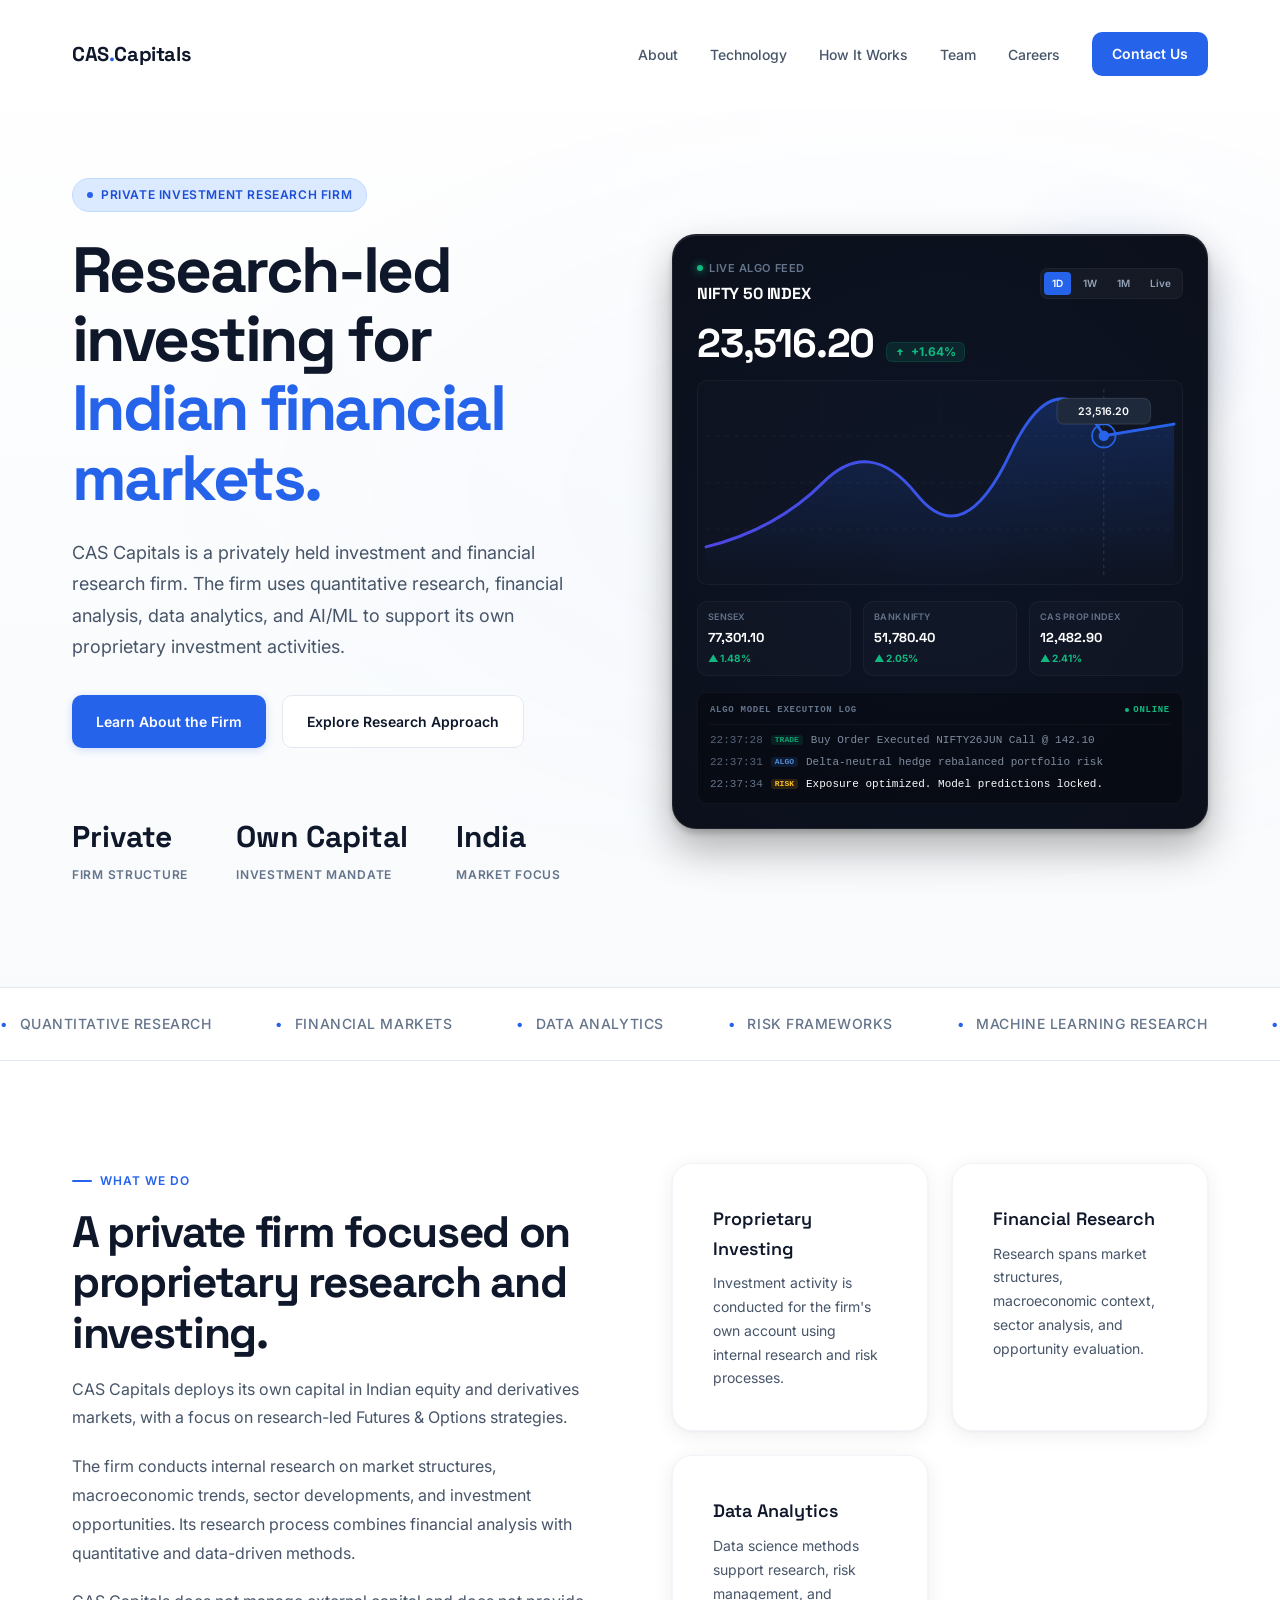
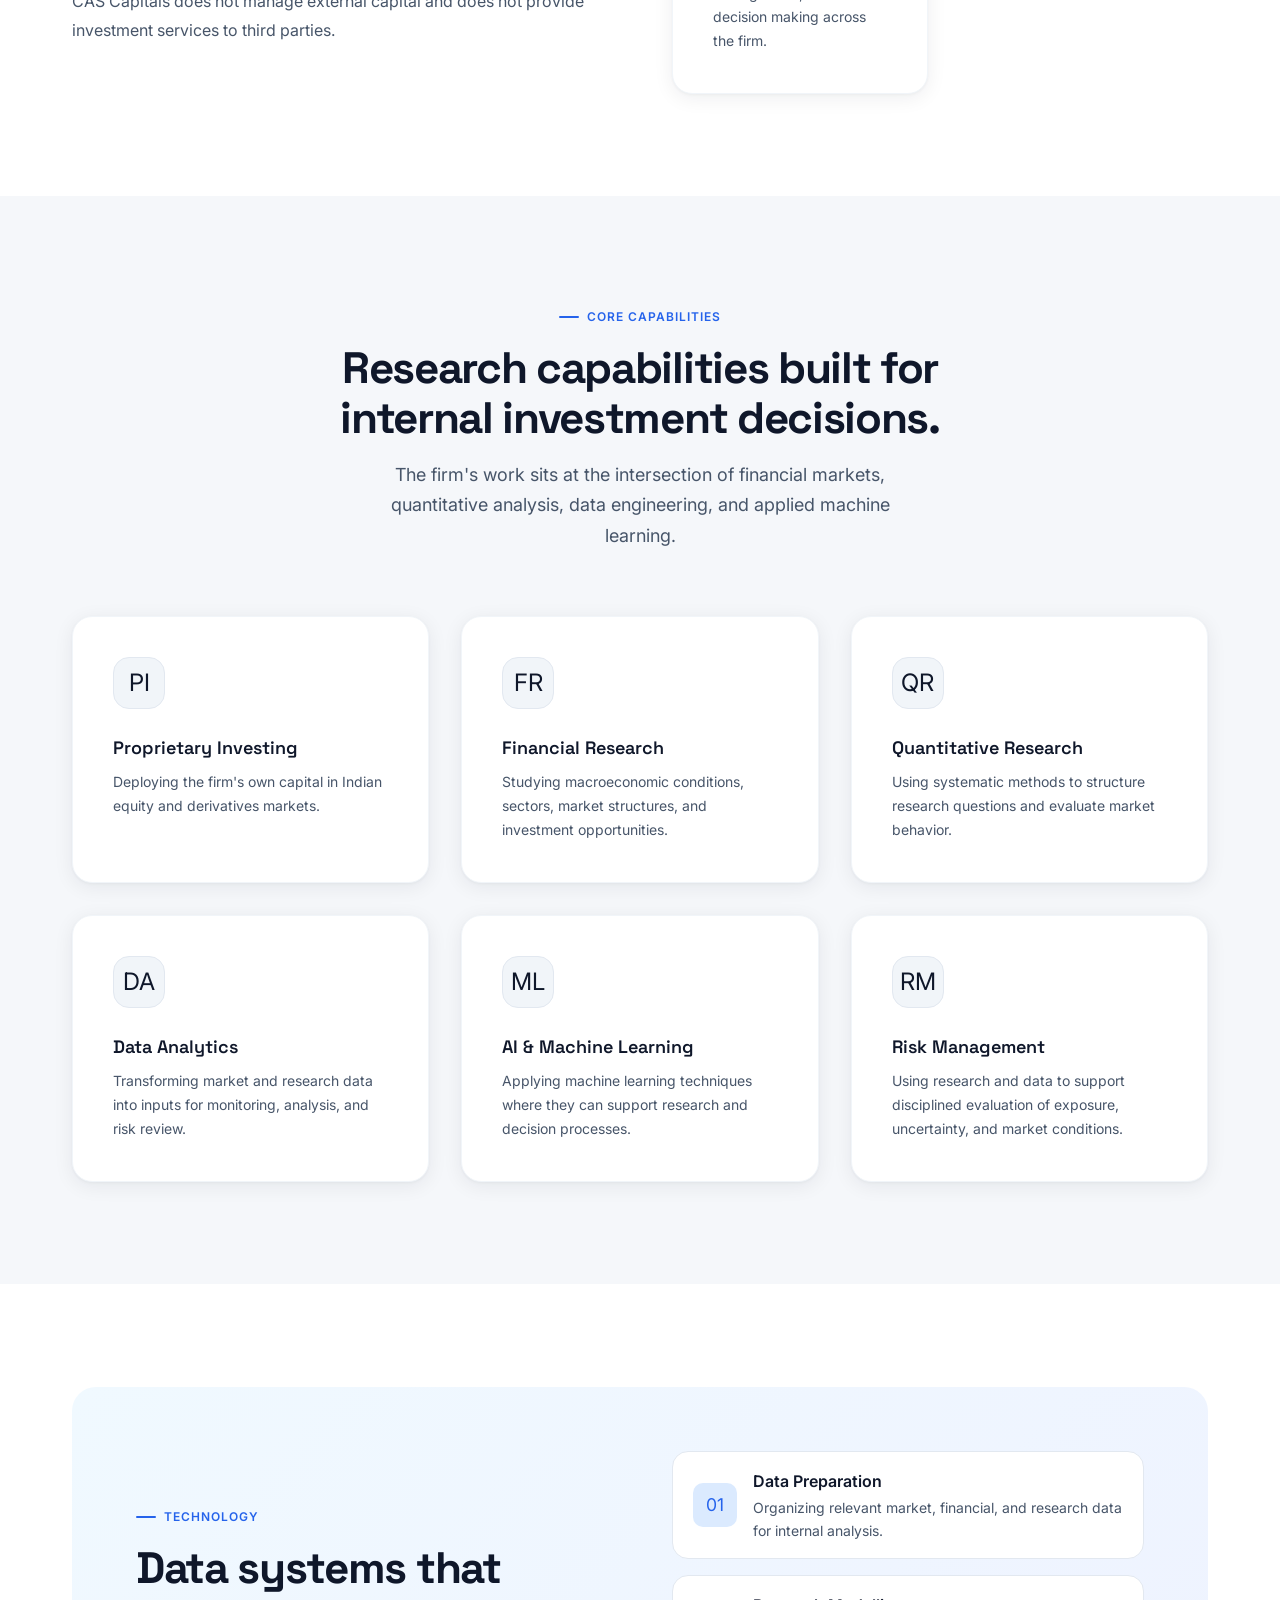
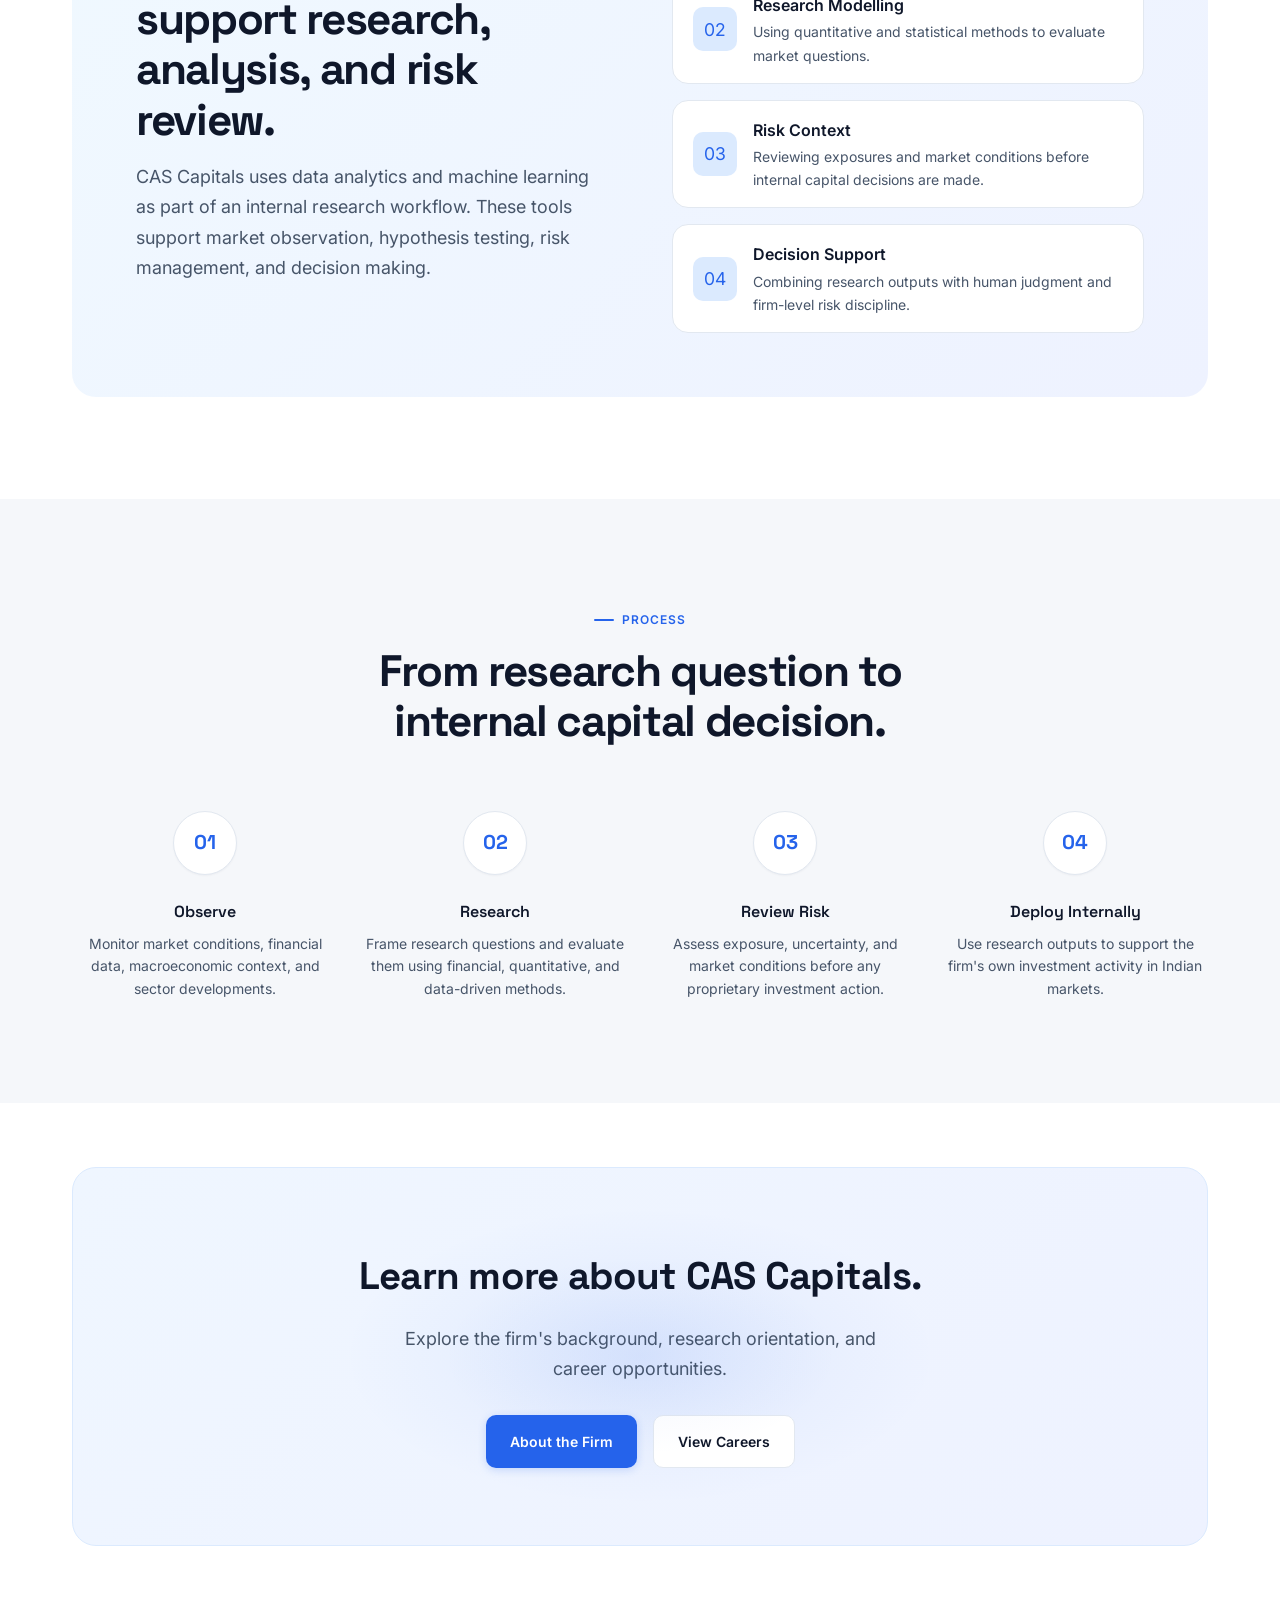
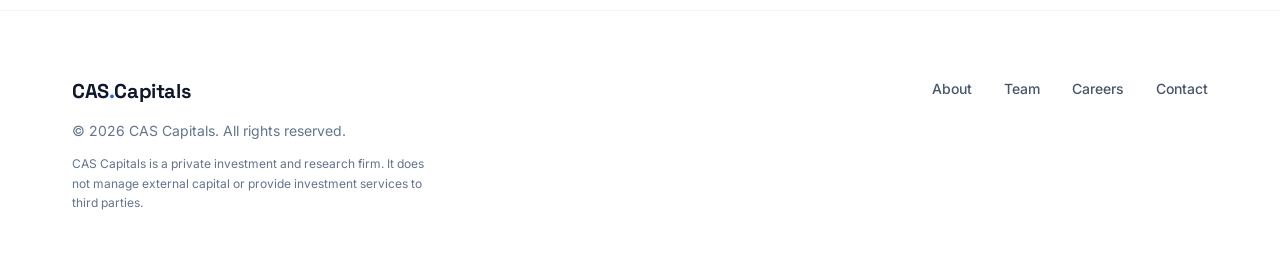
==== commit 67e6a614: "added the beautiful live visual in the hero section of the index.html" ====
--- a/index.html
+++ b/index.html
@@ -1,1491 +1,533 @@
-<!DOCTYPE html>
+<!doctype html>
 <html lang="en">
-<head>
-  <meta charset="UTF-8" />
-  <meta name="viewport" content="width=device-width, initial-scale=1.0" />
-  <title>CAS Capitals — AI-Powered Investment Intelligence</title>
-  <meta name="description" content="CAS Capitals harnesses artificial intelligence to unlock the future of investment. Smarter markets. Infinite edge." />
-  <link rel="preconnect" href="https://fonts.googleapis.com" />
-  <link rel="preconnect" href="https://fonts.gstatic.com" crossorigin />
-  <link href="https://fonts.googleapis.com/css2?family=Inter:wght@300;400;500;600;700&family=Space+Grotesk:wght@300;400;500;600;700&display=swap" rel="stylesheet" />
-  <style>
-    *, *::before, *::after { box-sizing: border-box; margin: 0; padding: 0; }
-
-    :root {
-      --bg: #020409;
-      --bg2: #060c17;
-      --accent: #00c6ff;
-      --accent2: #7b2fff;
-      --accent3: #00ff9d;
-      --text: #e8edf5;
-      --muted: #6b7b96;
-      --card: rgba(255,255,255,0.04);
-      --border: rgba(255,255,255,0.07);
-      --glow: rgba(0,198,255,0.15);
-    }
-
-    html { scroll-behavior: smooth; }
-
-    body {
-      background: var(--bg);
-      color: var(--text);
-      font-family: 'Inter', sans-serif;
-      overflow-x: hidden;
-      line-height: 1.6;
-    }
-
-    /* ── CANVAS BACKGROUND ── */
-    #canvas-bg {
-      position: fixed;
-      inset: 0;
-      z-index: 0;
-      pointer-events: none;
-    }
-
-    /* ── NOISE OVERLAY ── */
-    body::before {
-      content: '';
-      position: fixed;
-      inset: 0;
-      background-image: url("data:image/svg+xml,%3Csvg viewBox='0 0 256 256' xmlns='http://www.w3.org/2000/svg'%3E%3Cfilter id='noise'%3E%3CfeTurbulence type='fractalNoise' baseFrequency='0.9' numOctaves='4' stitchTiles='stitch'/%3E%3C/filter%3E%3Crect width='100%25' height='100%25' filter='url(%23noise)' opacity='0.04'/%3E%3C/svg%3E");
-      pointer-events: none;
-      z-index: 1;
-      opacity: 0.5;
-    }
-
-    /* ── LAYOUT ── */
-    .container { max-width: 1200px; margin: 0 auto; padding: 0 32px; position: relative; z-index: 2; }
-
-    /* ── NAV ── */
-    nav {
-      position: fixed;
-      top: 0; left: 0; right: 0;
-      z-index: 100;
-      padding: 20px 0;
-      transition: all 0.4s ease;
-    }
-    nav.scrolled {
-      background: rgba(2,4,9,0.85);
-      backdrop-filter: blur(20px);
-      border-bottom: 1px solid var(--border);
-      padding: 14px 0;
-    }
-    .nav-inner {
-      max-width: 1200px;
-      margin: 0 auto;
-      padding: 0 32px;
-      display: flex;
-      align-items: center;
-      justify-content: space-between;
-    }
-    .logo {
-      font-family: 'Space Grotesk', sans-serif;
-      font-size: 1.4rem;
-      font-weight: 700;
-      letter-spacing: -0.02em;
-      background: linear-gradient(135deg, #fff 30%, var(--accent));
-      -webkit-background-clip: text;
-      -webkit-text-fill-color: transparent;
-      background-clip: text;
-      text-decoration: none;
-    }
-    .logo span { color: var(--accent); -webkit-text-fill-color: var(--accent); }
-    .nav-links {
-      display: flex;
-      gap: 36px;
-      list-style: none;
-    }
-    .nav-links a {
-      color: var(--muted);
-      text-decoration: none;
-      font-size: 0.875rem;
-      font-weight: 500;
-      letter-spacing: 0.02em;
-      transition: color 0.2s;
-    }
-    .nav-links a:hover { color: var(--text); }
-    .nav-cta {
-      background: linear-gradient(135deg, var(--accent), var(--accent2));
-      color: #fff !important;
-      padding: 10px 22px;
-      border-radius: 8px;
-      font-weight: 600 !important;
-      transition: opacity 0.2s !important;
-    }
-    .nav-cta:hover { opacity: 0.85; color: #fff !important; }
-
-    /* ── HERO ── */
-    .hero {
-      min-height: 100vh;
-      display: flex;
-      align-items: center;
-      position: relative;
-      padding: 120px 0 80px;
-    }
-    .hero-content { max-width: 780px; }
-
-    .badge {
-      display: inline-flex;
-      align-items: center;
-      gap: 8px;
-      background: rgba(0,198,255,0.08);
-      border: 1px solid rgba(0,198,255,0.2);
-      border-radius: 100px;
-      padding: 6px 16px;
-      font-size: 0.8rem;
-      font-weight: 500;
-      color: var(--accent);
-      margin-bottom: 28px;
-      letter-spacing: 0.05em;
-      text-transform: uppercase;
-    }
-    .badge-dot {
-      width: 6px; height: 6px;
-      border-radius: 50%;
-      background: var(--accent);
-      animation: pulse-dot 2s infinite;
-    }
-    @keyframes pulse-dot {
-      0%, 100% { opacity: 1; transform: scale(1); }
-      50% { opacity: 0.4; transform: scale(0.7); }
-    }
-
-    .hero h1 {
-      font-family: 'Space Grotesk', sans-serif;
-      font-size: clamp(3rem, 6vw, 5.5rem);
-      font-weight: 700;
-      line-height: 1.05;
-      letter-spacing: -0.03em;
-      margin-bottom: 24px;
-    }
-    .hero h1 .line2 {
-      background: linear-gradient(90deg, var(--accent), var(--accent2), var(--accent3));
-      background-size: 200% 100%;
-      -webkit-background-clip: text;
-      -webkit-text-fill-color: transparent;
-      background-clip: text;
-      animation: shimmer 4s linear infinite;
-    }
-    @keyframes shimmer {
-      0% { background-position: 0% 50%; }
-      100% { background-position: 200% 50%; }
-    }
-
-    .hero-sub {
-      font-size: 1.2rem;
-      color: var(--muted);
-      max-width: 560px;
-      margin-bottom: 44px;
-      line-height: 1.7;
-      font-weight: 400;
-    }
-
-    .hero-actions {
-      display: flex;
-      gap: 16px;
-      align-items: center;
-      flex-wrap: wrap;
-    }
-    .btn-primary {
-      display: inline-flex;
-      align-items: center;
-      gap: 10px;
-      background: linear-gradient(135deg, var(--accent), var(--accent2));
-      color: #fff;
-      padding: 16px 32px;
-      border-radius: 10px;
-      font-weight: 600;
-      font-size: 0.95rem;
-      text-decoration: none;
-      transition: transform 0.2s, box-shadow 0.2s;
-      box-shadow: 0 0 40px rgba(0,198,255,0.25);
-    }
-    .btn-primary:hover {
-      transform: translateY(-2px);
-      box-shadow: 0 0 60px rgba(0,198,255,0.4);
-    }
-    .btn-secondary {
-      display: inline-flex;
-      align-items: center;
-      gap: 10px;
-      color: var(--text);
-      padding: 16px 32px;
-      border-radius: 10px;
-      font-weight: 500;
-      font-size: 0.95rem;
-      text-decoration: none;
-      border: 1px solid var(--border);
-      background: var(--card);
-      transition: border-color 0.2s, background 0.2s;
-    }
-    .btn-secondary:hover {
-      border-color: rgba(255,255,255,0.2);
-      background: rgba(255,255,255,0.07);
-    }
-
-    /* stats row */
-    .hero-stats {
-      margin-top: 72px;
-      display: flex;
-      gap: 48px;
-      flex-wrap: wrap;
-    }
-    .stat-item {}
-    .stat-value {
-      font-family: 'Space Grotesk', sans-serif;
-      font-size: 2.2rem;
-      font-weight: 700;
-      background: linear-gradient(135deg, #fff, var(--accent));
-      -webkit-background-clip: text;
-      -webkit-text-fill-color: transparent;
-      background-clip: text;
-      letter-spacing: -0.03em;
-    }
-    .stat-label {
-      font-size: 0.82rem;
-      color: var(--muted);
-      letter-spacing: 0.05em;
-      text-transform: uppercase;
-      margin-top: 2px;
-    }
-
-    /* ── MARQUEE ── */
-    .marquee-section {
-      position: relative;
-      z-index: 2;
-      padding: 24px 0;
-      border-top: 1px solid var(--border);
-      border-bottom: 1px solid var(--border);
-      overflow: hidden;
-      background: rgba(0,198,255,0.03);
-    }
-    .marquee-track {
-      display: flex;
-      gap: 60px;
-      animation: marquee 25s linear infinite;
-      white-space: nowrap;
-    }
-    .marquee-track:hover { animation-play-state: paused; }
-    @keyframes marquee {
-      0% { transform: translateX(0); }
-      100% { transform: translateX(-50%); }
-    }
-    .marquee-item {
-      display: inline-flex;
-      align-items: center;
-      gap: 12px;
-      font-size: 0.85rem;
-      font-weight: 500;
-      color: var(--muted);
-      letter-spacing: 0.08em;
-      text-transform: uppercase;
-    }
-    .marquee-item .dot { color: var(--accent); font-size: 1.2rem; }
-
-    /* ── SECTION BASE ── */
-    section { position: relative; z-index: 2; }
-    .section-label {
-      display: inline-flex;
-      align-items: center;
-      gap: 8px;
-      font-size: 0.75rem;
-      font-weight: 600;
-      letter-spacing: 0.12em;
-      text-transform: uppercase;
-      color: var(--accent);
-      margin-bottom: 16px;
-    }
-    .section-label::before {
-      content: '';
-      width: 20px; height: 1px;
-      background: var(--accent);
-    }
-    .section-title {
-      font-family: 'Space Grotesk', sans-serif;
-      font-size: clamp(2rem, 4vw, 3.2rem);
-      font-weight: 700;
-      letter-spacing: -0.03em;
-      line-height: 1.1;
-      margin-bottom: 20px;
-    }
-    .section-sub {
-      color: var(--muted);
-      font-size: 1.05rem;
-      max-width: 520px;
-      line-height: 1.7;
-    }
-
-    /* ── ABOUT / WHAT WE DO ── */
-    .about { padding: 120px 0; }
-    .about-grid {
-      display: grid;
-      grid-template-columns: 1fr 1fr;
-      gap: 80px;
-      align-items: center;
-    }
-    .about-visual {
-      position: relative;
-      height: 480px;
-    }
-    .about-card {
-      background: var(--card);
-      border: 1px solid var(--border);
-      border-radius: 20px;
-      padding: 32px;
-      position: absolute;
-      backdrop-filter: blur(10px);
-      transition: transform 0.3s;
-    }
-    .about-card:hover { transform: translateY(-4px); }
-    .about-card.main {
-      width: 100%; height: 100%;
-      background: linear-gradient(145deg, rgba(0,198,255,0.06), rgba(123,47,255,0.06));
-      border-color: rgba(0,198,255,0.15);
-      display: flex;
-      flex-direction: column;
-      justify-content: flex-end;
-    }
-    .about-card.float1 {
-      width: 200px;
-      top: 20px; right: -30px;
-      background: rgba(0,255,157,0.06);
-      border-color: rgba(0,255,157,0.2);
-    }
-    .about-card.float2 {
-      width: 180px;
-      bottom: 40px; left: -20px;
-      background: rgba(123,47,255,0.08);
-      border-color: rgba(123,47,255,0.2);
-    }
-    .card-icon {
-      font-size: 2rem;
-      margin-bottom: 12px;
-    }
-    .card-title {
-      font-family: 'Space Grotesk', sans-serif;
-      font-size: 0.9rem;
-      font-weight: 600;
-      margin-bottom: 4px;
-    }
-    .card-value {
-      font-family: 'Space Grotesk', sans-serif;
-      font-size: 1.8rem;
-      font-weight: 700;
-      background: linear-gradient(135deg, var(--accent3), var(--accent));
-      -webkit-background-clip: text;
-      -webkit-text-fill-color: transparent;
-      background-clip: text;
-    }
-    .card-sub { font-size: 0.78rem; color: var(--muted); }
-
-    /* chart bars inside main card */
-    .mini-chart {
-      display: flex;
-      align-items: flex-end;
-      gap: 6px;
-      height: 80px;
-      margin-bottom: 24px;
-    }
-    .mini-bar {
-      flex: 1;
-      border-radius: 4px 4px 0 0;
-      background: linear-gradient(to top, var(--accent2), var(--accent));
-      opacity: 0.7;
-      animation: bar-grow 1.5s ease forwards;
-      transform-origin: bottom;
-    }
-    @keyframes bar-grow {
-      from { transform: scaleY(0); opacity: 0; }
-      to { transform: scaleY(1); opacity: 0.7; }
-    }
-
-    /* ── FEATURES ── */
-    .features { padding: 120px 0; }
-    .features-header { text-align: center; margin-bottom: 72px; }
-    .features-header .section-label { justify-content: center; }
-    .features-header .section-sub { margin: 0 auto; }
-
-    .features-grid {
-      display: grid;
-      grid-template-columns: repeat(3, 1fr);
-      gap: 24px;
-    }
-    .feature-card {
-      background: var(--card);
-      border: 1px solid var(--border);
-      border-radius: 20px;
-      padding: 36px 32px;
-      transition: border-color 0.3s, transform 0.3s, box-shadow 0.3s;
-      cursor: default;
-      position: relative;
-      overflow: hidden;
-    }
-    .feature-card::before {
-      content: '';
-      position: absolute;
-      top: 0; left: 0; right: 0;
-      height: 2px;
-      background: linear-gradient(90deg, transparent, var(--accent-color, var(--accent)), transparent);
-      opacity: 0;
-      transition: opacity 0.3s;
-    }
-    .feature-card:hover {
-      border-color: rgba(255,255,255,0.12);
-      transform: translateY(-6px);
-      box-shadow: 0 24px 60px rgba(0,0,0,0.4);
-    }
-    .feature-card:hover::before { opacity: 1; }
-    .feature-card.c1 { --accent-color: var(--accent); }
-    .feature-card.c2 { --accent-color: var(--accent2); }
-    .feature-card.c3 { --accent-color: var(--accent3); }
-    .feature-card.c4 { --accent-color: #ff7b54; }
-    .feature-card.c5 { --accent-color: #ff54a8; }
-    .feature-card.c6 { --accent-color: var(--accent); }
-
-    .feature-icon {
-      width: 52px; height: 52px;
-      border-radius: 14px;
-      display: flex;
-      align-items: center;
-      justify-content: center;
-      font-size: 1.5rem;
-      margin-bottom: 24px;
-      background: rgba(255,255,255,0.05);
-      border: 1px solid var(--border);
-    }
-    .feature-card h3 {
-      font-family: 'Space Grotesk', sans-serif;
-      font-size: 1.1rem;
-      font-weight: 600;
-      margin-bottom: 12px;
-      letter-spacing: -0.01em;
-    }
-    .feature-card p {
-      font-size: 0.9rem;
-      color: var(--muted);
-      line-height: 1.65;
-    }
-
-    /* ── AI ENGINE SECTION ── */
-    .ai-section { padding: 120px 0; }
-    .ai-inner {
-      background: linear-gradient(145deg, rgba(0,198,255,0.05), rgba(123,47,255,0.08));
-      border: 1px solid rgba(0,198,255,0.12);
-      border-radius: 28px;
-      padding: 80px;
-      position: relative;
-      overflow: hidden;
-    }
-    .ai-inner::before {
-      content: '';
-      position: absolute;
-      top: -50%;
-      right: -20%;
-      width: 600px; height: 600px;
-      background: radial-gradient(circle, rgba(123,47,255,0.12) 0%, transparent 70%);
-      pointer-events: none;
-    }
-    .ai-inner::after {
-      content: '';
-      position: absolute;
-      bottom: -30%;
-      left: -10%;
-      width: 400px; height: 400px;
-      background: radial-gradient(circle, rgba(0,198,255,0.08) 0%, transparent 70%);
-      pointer-events: none;
-    }
-    .ai-grid {
-      display: grid;
-      grid-template-columns: 1fr 1fr;
-      gap: 80px;
-      align-items: center;
-      position: relative; z-index: 1;
-    }
-    .ai-right { display: flex; flex-direction: column; gap: 20px; }
-    .ai-pill {
-      display: flex;
-      align-items: center;
-      gap: 16px;
-      background: rgba(255,255,255,0.04);
-      border: 1px solid var(--border);
-      border-radius: 14px;
-      padding: 20px 24px;
-      transition: border-color 0.2s;
-    }
-    .ai-pill:hover { border-color: rgba(0,198,255,0.25); }
-    .ai-pill-icon {
-      width: 40px; height: 40px;
-      border-radius: 10px;
-      background: linear-gradient(135deg, var(--accent), var(--accent2));
-      display: flex;
-      align-items: center;
-      justify-content: center;
-      font-size: 1.1rem;
-      flex-shrink: 0;
-    }
-    .ai-pill-text h4 {
-      font-size: 0.9rem;
-      font-weight: 600;
-      margin-bottom: 2px;
-    }
-    .ai-pill-text p { font-size: 0.8rem; color: var(--muted); }
-
-    /* terminal */
-    .terminal {
-      background: #0a0f1a;
-      border: 1px solid rgba(0,198,255,0.2);
-      border-radius: 16px;
-      overflow: hidden;
-      font-family: 'Courier New', monospace;
-    }
-    .terminal-header {
-      background: rgba(0,198,255,0.06);
-      border-bottom: 1px solid rgba(0,198,255,0.1);
-      padding: 14px 20px;
-      display: flex;
-      align-items: center;
-      gap: 8px;
-    }
-    .t-dot { width: 10px; height: 10px; border-radius: 50%; }
-    .t-dot.r { background: #ff5f57; }
-    .t-dot.y { background: #ffbd2e; }
-    .t-dot.g { background: #28ca42; }
-    .terminal-title {
-      font-size: 0.78rem;
-      color: var(--muted);
-      margin-left: 8px;
-      font-family: 'Inter', sans-serif;
-    }
-    .terminal-body { padding: 24px; font-size: 0.82rem; line-height: 1.9; }
-    .t-prompt { color: var(--accent); }
-    .t-cmd { color: #e8edf5; }
-    .t-out { color: var(--accent3); }
-    .t-comment { color: #3d5068; }
-    .t-warn { color: #ffbd2e; }
-    .t-cursor {
-      display: inline-block;
-      width: 8px; height: 15px;
-      background: var(--accent);
-      vertical-align: middle;
-      animation: blink 1s step-end infinite;
-    }
-    @keyframes blink {
-      0%, 100% { opacity: 1; } 50% { opacity: 0; }
-    }
-
-    /* ── HOW IT WORKS ── */
-    .how { padding: 120px 0; }
-    .how-header { text-align: center; margin-bottom: 72px; }
-    .how-header .section-label { justify-content: center; }
-    .steps {
-      display: grid;
-      grid-template-columns: repeat(4, 1fr);
-      gap: 24px;
-      position: relative;
-    }
-    .steps::before {
-      content: '';
-      position: absolute;
-      top: 36px;
-      left: calc(12.5% + 12px);
-      right: calc(12.5% + 12px);
-      height: 1px;
-      background: linear-gradient(90deg, transparent, var(--accent), var(--accent2), var(--accent3), transparent);
-      z-index: 0;
-    }
-    .step {
-      text-align: center;
-      position: relative;
-      z-index: 1;
-    }
-    .step-num {
-      width: 72px; height: 72px;
-      border-radius: 50%;
-      background: linear-gradient(135deg, var(--bg2), var(--bg));
-      border: 1px solid var(--border);
-      display: flex;
-      align-items: center;
-      justify-content: center;
-      font-family: 'Space Grotesk', sans-serif;
-      font-size: 1.4rem;
-      font-weight: 700;
-      margin: 0 auto 24px;
-      position: relative;
-      transition: border-color 0.3s;
-    }
-    .step:hover .step-num {
-      border-color: var(--accent);
-      box-shadow: 0 0 30px var(--glow);
-    }
-    .step-num span {
-      background: linear-gradient(135deg, var(--accent), var(--accent2));
-      -webkit-background-clip: text;
-      -webkit-text-fill-color: transparent;
-      background-clip: text;
-    }
-    .step h3 {
-      font-family: 'Space Grotesk', sans-serif;
-      font-size: 1rem;
-      font-weight: 600;
-      margin-bottom: 10px;
-    }
-    .step p { font-size: 0.85rem; color: var(--muted); line-height: 1.6; }
-
-    /* ── CTA SECTION ── */
-    .cta-section { padding: 120px 0; }
-    .cta-inner {
-      text-align: center;
-      background: linear-gradient(145deg, rgba(0,198,255,0.06), rgba(123,47,255,0.1));
-      border: 1px solid rgba(0,198,255,0.15);
-      border-radius: 28px;
-      padding: 100px 60px;
-      position: relative;
-      overflow: hidden;
-    }
-    .cta-glow {
-      position: absolute;
-      top: 50%;
-      left: 50%;
-      transform: translate(-50%, -50%);
-      width: 600px; height: 300px;
-      background: radial-gradient(ellipse, rgba(0,198,255,0.08) 0%, transparent 70%);
-      pointer-events: none;
-    }
-    .cta-inner h2 {
-      font-family: 'Space Grotesk', sans-serif;
-      font-size: clamp(2.2rem, 4vw, 3.5rem);
-      font-weight: 700;
-      letter-spacing: -0.03em;
-      line-height: 1.1;
-      margin-bottom: 20px;
-      position: relative;
-    }
-    .cta-inner p {
-      color: var(--muted);
-      font-size: 1.1rem;
-      max-width: 480px;
-      margin: 0 auto 44px;
-      line-height: 1.7;
-      position: relative;
-    }
-    .cta-actions {
-      display: flex;
-      gap: 16px;
-      justify-content: center;
-      flex-wrap: wrap;
-      position: relative;
-    }
-
-    /* ── TEAM ── */
-    .team { padding: 120px 0; }
-    .team-header { text-align: center; margin-bottom: 72px; }
-    .team-header .section-label { justify-content: center; }
-    .team-header .section-sub { margin: 0 auto; }
-
-    .team-grid {
-      display: grid;
-      grid-template-columns: repeat(3, 1fr);
-      gap: 28px;
-    }
-    .team-card {
-      background: var(--card);
-      border: 1px solid var(--border);
-      border-radius: 24px;
-      padding: 40px 32px;
-      text-align: center;
-      transition: border-color 0.3s, transform 0.3s, box-shadow 0.3s;
-      position: relative;
-      overflow: hidden;
-    }
-    .team-card::before {
-      content: '';
-      position: absolute;
-      top: 0; left: 0; right: 0;
-      height: 2px;
-      background: linear-gradient(90deg, var(--accent), var(--accent2));
-      opacity: 0;
-      transition: opacity 0.3s;
-    }
-    .team-card:hover {
-      border-color: rgba(0,198,255,0.18);
-      transform: translateY(-6px);
-      box-shadow: 0 24px 60px rgba(0,0,0,0.4);
-    }
-    .team-card:hover::before { opacity: 1; }
-
-    .team-avatar {
-      width: 88px; height: 88px;
-      border-radius: 50%;
-      margin: 0 auto 20px;
-      display: flex;
-      align-items: center;
-      justify-content: center;
-      font-family: 'Space Grotesk', sans-serif;
-      font-size: 1.8rem;
-      font-weight: 700;
-      position: relative;
-    }
-    .team-avatar::after {
-      content: '';
-      position: absolute;
-      inset: -3px;
-      border-radius: 50%;
-      background: linear-gradient(135deg, var(--accent), var(--accent2));
-      z-index: -1;
-    }
-    .team-avatar.av1 { background: linear-gradient(135deg, rgba(0,198,255,0.15), rgba(123,47,255,0.15)); color: var(--accent); }
-    .team-avatar.av2 { background: linear-gradient(135deg, rgba(123,47,255,0.15), rgba(0,255,157,0.15)); color: var(--accent2); }
-    .team-avatar.av3 { background: linear-gradient(135deg, rgba(0,255,157,0.15), rgba(0,198,255,0.15)); color: var(--accent3); }
-
-    .team-name {
-      font-family: 'Space Grotesk', sans-serif;
-      font-size: 1.2rem;
-      font-weight: 700;
-      letter-spacing: -0.02em;
-      margin-bottom: 4px;
-    }
-    .team-role {
-      font-size: 0.8rem;
-      font-weight: 600;
-      letter-spacing: 0.08em;
-      text-transform: uppercase;
-      color: var(--accent);
-      margin-bottom: 20px;
-    }
-    .team-divider {
-      height: 1px;
-      background: var(--border);
-      margin: 0 auto 20px;
-      width: 40px;
-    }
-    .team-bio {
-      font-size: 0.875rem;
-      color: var(--muted);
-      line-height: 1.75;
-      text-align: left;
-    }
-
-    @media (max-width: 900px) {
-      .team-grid { grid-template-columns: 1fr; max-width: 480px; margin: 0 auto; }
-    }
-
-    /* ── CONTACT FORM ── */
-    .contact-form {
-      max-width: 560px;
-      margin: 0 auto;
-      display: flex;
-      flex-direction: column;
-      gap: 16px;
-      position: relative;
-      z-index: 1;
-    }
-    .form-row {
-      display: grid;
-      grid-template-columns: 1fr 1fr;
-      gap: 16px;
-    }
-    .form-field {
-      display: flex;
-      flex-direction: column;
-      gap: 6px;
-    }
-    .form-field label {
-      font-size: 0.75rem;
-      font-weight: 600;
-      letter-spacing: 0.08em;
-      text-transform: uppercase;
-      color: var(--muted);
-    }
-    .form-field input,
-    .form-field textarea,
-    .form-field select {
-      background: rgba(255,255,255,0.04);
-      border: 1px solid var(--border);
-      border-radius: 10px;
-      padding: 14px 16px;
-      color: var(--text);
-      font-family: 'Inter', sans-serif;
-      font-size: 0.9rem;
-      outline: none;
-      transition: border-color 0.2s, box-shadow 0.2s;
-      width: 100%;
-    }
-    .form-field input::placeholder,
-    .form-field textarea::placeholder { color: var(--muted); }
-    .form-field input:focus,
-    .form-field textarea:focus,
-    .form-field select:focus {
-      border-color: rgba(0,198,255,0.4);
-      box-shadow: 0 0 0 3px rgba(0,198,255,0.08);
-    }
-    .form-field textarea { resize: vertical; min-height: 120px; }
-    .form-field select { appearance: none; cursor: pointer; }
-    .form-field select option { background: #0a0f1a; }
-    .form-submit {
-      display: inline-flex;
-      align-items: center;
-      justify-content: center;
-      gap: 10px;
-      background: linear-gradient(135deg, var(--accent), var(--accent2));
-      color: #fff;
-      padding: 16px 32px;
-      border-radius: 10px;
-      font-weight: 600;
-      font-size: 0.95rem;
-      border: none;
-      cursor: pointer;
-      transition: transform 0.2s, box-shadow 0.2s, opacity 0.2s;
-      box-shadow: 0 0 40px rgba(0,198,255,0.25);
-      width: 100%;
-      font-family: 'Inter', sans-serif;
-    }
-    .form-submit:hover {
-      transform: translateY(-2px);
-      box-shadow: 0 0 60px rgba(0,198,255,0.4);
-    }
-    .form-submit:disabled { opacity: 0.6; cursor: not-allowed; transform: none; }
-    .form-success {
-      display: none;
-      text-align: center;
-      padding: 32px;
-      background: rgba(0,255,157,0.06);
-      border: 1px solid rgba(0,255,157,0.2);
-      border-radius: 16px;
-    }
-    .form-success .success-icon { font-size: 2.5rem; margin-bottom: 12px; }
-    .form-success h4 {
-      font-family: 'Space Grotesk', sans-serif;
-      font-size: 1.2rem;
-      font-weight: 700;
-      margin-bottom: 8px;
-    }
-    .form-success p { font-size: 0.9rem; color: var(--muted); }
-
-    /* ── FOOTER ── */
-    footer {
-      position: relative;
-      z-index: 2;
-      border-top: 1px solid var(--border);
-      padding: 48px 0;
-    }
-    .footer-inner {
-      display: flex;
-      align-items: center;
-      justify-content: space-between;
-      flex-wrap: wrap;
-      gap: 24px;
-    }
-    .footer-left { display: flex; flex-direction: column; gap: 8px; }
-    .footer-copy { font-size: 0.82rem; color: var(--muted); }
-    .footer-links {
-      display: flex;
-      gap: 28px;
-      list-style: none;
-    }
-    .footer-links a {
-      font-size: 0.82rem;
-      color: var(--muted);
-      text-decoration: none;
-      transition: color 0.2s;
-    }
-    .footer-links a:hover { color: var(--text); }
-
-    /* ── SCROLL FADE-IN ── */
-    .reveal {
-      opacity: 0;
-      transform: translateY(30px);
-      transition: opacity 0.7s ease, transform 0.7s ease;
-    }
-    .reveal.visible {
-      opacity: 1;
-      transform: translateY(0);
-    }
-    .reveal-d1 { transition-delay: 0.1s; }
-    .reveal-d2 { transition-delay: 0.2s; }
-    .reveal-d3 { transition-delay: 0.3s; }
-    .reveal-d4 { transition-delay: 0.4s; }
-    .reveal-d5 { transition-delay: 0.5s; }
-    .reveal-d6 { transition-delay: 0.6s; }
-
-    /* ── RESPONSIVE ── */
-    /* ── CAREERS ── */
-    .careers { padding: 120px 0; }
-    .careers-header { text-align: center; margin-bottom: 72px; }
-    .careers-header .section-label { justify-content: center; }
-    .careers-header .section-sub { margin: 0 auto; }
-
-    .jd-grid {
-      display: grid;
-      grid-template-columns: 1fr 1fr;
-      gap: 32px;
-    }
-    .jd-card {
-      background: var(--card);
-      border: 1px solid var(--border);
-      border-radius: 20px;
-      padding: 40px 36px;
-      transition: border-color 0.3s, transform 0.3s, box-shadow 0.3s;
-      position: relative;
-      overflow: hidden;
-    }
-    .jd-card::before {
-      content: '';
-      position: absolute;
-      top: 0; left: 0; right: 0;
-      height: 2px;
-      background: linear-gradient(90deg, var(--accent), var(--accent2));
-      opacity: 0;
-      transition: opacity 0.3s;
-    }
-    .jd-card:hover {
-      border-color: rgba(0,198,255,0.2);
-      transform: translateY(-6px);
-      box-shadow: 0 24px 60px rgba(0,0,0,0.4);
-    }
-    .jd-card:hover::before { opacity: 1; }
-
-    .jd-tag {
-      display: inline-flex;
-      align-items: center;
-      gap: 6px;
-      background: rgba(0,198,255,0.08);
-      border: 1px solid rgba(0,198,255,0.2);
-      border-radius: 100px;
-      padding: 4px 14px;
-      font-size: 0.75rem;
-      font-weight: 600;
-      color: var(--accent);
-      letter-spacing: 0.06em;
-      text-transform: uppercase;
-      margin-bottom: 20px;
-    }
-    .jd-title {
-      font-family: 'Space Grotesk', sans-serif;
-      font-size: 1.5rem;
-      font-weight: 700;
-      letter-spacing: -0.02em;
-      margin-bottom: 8px;
-    }
-    .jd-comp {
-      font-size: 0.9rem;
-      color: var(--accent3);
-      font-weight: 600;
-      margin-bottom: 24px;
-    }
-    .jd-divider {
-      height: 1px;
-      background: var(--border);
-      margin: 24px 0;
-    }
-    .jd-section-title {
-      font-size: 0.75rem;
-      font-weight: 700;
-      letter-spacing: 0.1em;
-      text-transform: uppercase;
-      color: var(--muted);
-      margin-bottom: 12px;
-    }
-    .jd-list {
-      list-style: none;
-      display: flex;
-      flex-direction: column;
-      gap: 8px;
-      margin-bottom: 0;
-    }
-    .jd-list li {
-      font-size: 0.875rem;
-      color: var(--muted);
-      line-height: 1.55;
-      padding-left: 18px;
-      position: relative;
-    }
-    .jd-list li::before {
-      content: '→';
-      position: absolute;
-      left: 0;
-      color: var(--accent);
-      font-size: 0.75rem;
-    }
-    .jd-apply {
-      display: inline-flex;
-      align-items: center;
-      gap: 8px;
-      margin-top: 28px;
-      background: linear-gradient(135deg, var(--accent), var(--accent2));
-      color: #fff;
-      padding: 12px 24px;
-      border-radius: 8px;
-      font-weight: 600;
-      font-size: 0.875rem;
-      text-decoration: none;
-      transition: transform 0.2s, box-shadow 0.2s;
-      box-shadow: 0 0 30px rgba(0,198,255,0.2);
-    }
-    .jd-apply:hover {
-      transform: translateY(-2px);
-      box-shadow: 0 0 50px rgba(0,198,255,0.35);
-    }
-
-    @media (max-width: 900px) {
-      .jd-grid { grid-template-columns: 1fr; }
-    }
-
-    @media (max-width: 900px) {
-      .about-grid { grid-template-columns: 1fr; gap: 48px; }
-      .about-visual { height: 300px; }
-      .about-card.float1, .about-card.float2 { display: none; }
-      .features-grid { grid-template-columns: 1fr 1fr; }
-      .ai-grid { grid-template-columns: 1fr; gap: 40px; }
-      .steps { grid-template-columns: 1fr 1fr; }
-      .steps::before { display: none; }
-      .nav-links { display: none; }
-    }
-    @media (max-width: 600px) {
-      .features-grid { grid-template-columns: 1fr; }
-      .steps { grid-template-columns: 1fr; }
-      .ai-inner { padding: 40px 28px; }
-      .cta-inner { padding: 60px 28px; }
-      .hero-stats { gap: 32px; }
-      .container { padding: 0 20px; }
-    }
-  </style>
-</head>
-<body>
-
-<canvas id="canvas-bg"></canvas>
-
-<!-- NAV -->
-<nav id="navbar">
-  <div class="nav-inner">
-    <a href="index.html" class="logo">CAS<span>.</span>Capitals</a>
-    <ul class="nav-links">
-      <li><a href="about.html">About</a></li>
-      <li><a href="index.html#technology">Technology</a></li>
-      <li><a href="index.html#how">How It Works</a></li>
-      <li><a href="about.html#team">Team</a></li>
-      <li><a href="careers.html">Careers</a></li>
-      <li><a href="contact.html" class="nav-cta">Contact Us →</a></li>
-    </ul>
-  </div>
-</nav>
-
-<!-- HERO -->
-<section class="hero">
-  <div class="container">
-    <div class="hero-content">
-      <div class="badge"><span class="badge-dot"></span>AI-Powered Investment Intelligence</div>
-      <h1>
-        The Future of<br/>
-        <span class="line2">Intelligent Investing</span><br/>
-        is Here.
-      </h1>
-      <p class="hero-sub">
-        CAS Capitals fuses cutting-edge artificial intelligence with deep market expertise to deliver an unfair edge in global financial markets.
-      </p>
-      <div class="hero-actions">
-        <a href="contact.html" class="btn-primary">
-          Start Investing
-          <svg width="16" height="16" viewBox="0 0 16 16" fill="none"><path d="M3 8h10M9 4l4 4-4 4" stroke="currentColor" stroke-width="1.5" stroke-linecap="round" stroke-linejoin="round"/></svg>
-        </a>
-        <a href="#technology" class="btn-secondary">
-          Explore the Technology
-        </a>
-      </div>
-      <div class="hero-stats">
-        <div class="stat-item">
-          <div class="stat-value">98.4%</div>
-          <div class="stat-label">Signal Accuracy</div>
-        </div>
-        <div class="stat-item">
-          <div class="stat-value">2.3ms</div>
-          <div class="stat-label">Avg. Execution Time</div>
-        </div>
-        <div class="stat-item">
-          <div class="stat-value">50+</div>
-          <div class="stat-label">AI Models Running Live</div>
-        </div>
-        <div class="stat-item">
-          <div class="stat-value">24/7</div>
-          <div class="stat-label">Market Monitoring</div>
-        </div>
+  <head>
+    <meta charset="UTF-8" />
+    <meta name="viewport" content="width=device-width, initial-scale=1.0" />
+    <title>CAS Capitals — Proprietary Investment Research</title>
+    <meta
+      name="description"
+      content="CAS Capitals is a private investment and financial research firm focused on proprietary investing, quantitative research, data analytics, and AI/ML for Indian financial markets."
+    />
+    <link rel="preconnect" href="https://fonts.googleapis.com" />
+    <link rel="preconnect" href="https://fonts.gstatic.com" crossorigin />
+    <link
+      href="https://fonts.googleapis.com/css2?family=Inter:wght@300;400;500;600;700&family=Space+Grotesk:wght@300;400;500;600;700&display=swap"
+      rel="stylesheet"
+    />
+    <link rel="stylesheet" href="css/main.css" />
+  </head>
+  <body>
+    <!-- NAV -->
+    <nav class="navbar">
+      <div class="container navbar-inner">
+        <a href="index.html" class="logo">CAS<span>.</span>Capitals</a>
+        <button
+          class="mobile-menu-btn"
+          type="button"
+          aria-label="Open navigation menu"
+        ></button>
+        <ul class="nav-links">
+          <li><a href="about.html">About</a></li>
+          <li><a href="index.html#technology">Technology</a></li>
+          <li><a href="index.html#how">How It Works</a></li>
+          <li><a href="about.html#team">Team</a></li>
+          <li><a href="careers.html">Careers</a></li>
+          <li><a href="contact.html" class="nav-cta">Contact Us</a></li>
+        </ul>
+      </div>
+    </nav>
+
+    <!-- HERO -->
+    <section class="hero">
+      <div class="container">
+        <div class="hero-grid">
+          <div class="hero-content">
+            <div class="badge hero-badge reveal">
+              <span class="badge-dot"></span>Private investment research firm
+            </div>
+            <h1 class="hero-title reveal reveal-d1">
+              Research-led investing for <em>Indian financial markets.</em>
+            </h1>
+            <p class="hero-sub reveal reveal-d2">
+              CAS Capitals is a privately held investment and financial research
+              firm. The firm uses quantitative research, financial analysis,
+              data analytics, and AI/ML to support its own proprietary
+              investment activities.
+            </p>
+            <div class="hero-actions reveal reveal-d3">
+              <a href="about.html" class="btn btn-primary"
+                >Learn About the Firm</a
+              >
+              <a href="#technology" class="btn btn-secondary"
+                >Explore Research Approach</a
+              >
+            </div>
+            <div class="hero-stats reveal reveal-d4">
+              <div class="stat-item">
+                <div class="stat-value">Private</div>
+                <div class="stat-label">Firm Structure</div>
+              </div>
+              <div class="stat-item">
+                <div class="stat-value">Own Capital</div>
+                <div class="stat-label">Investment Mandate</div>
+              </div>
+              <div class="stat-item">
+                <div class="stat-value">India</div>
+                <div class="stat-label">Market Focus</div>
+              </div>
+            </div>
+          </div>
+
+          <div class="hero-visual reveal reveal-d2">
+            <div class="hero-decoration"></div>
+            <div class="market-dashboard">
+              <!-- Dashboard Header -->
+              <div class="dashboard-header">
+                <div class="dashboard-info">
+                  <div class="dashboard-tag">
+                    <span class="live-dot animate-pulse-live"></span>
+                    <span>Live Algo Feed</span>
+                  </div>
+                  <h3 class="dashboard-index-name">NIFTY 50 INDEX</h3>
+                </div>
+                <div class="dashboard-tabs">
+                  <span class="tab active">1D</span>
+                  <span class="tab">1W</span>
+                  <span class="tab">1M</span>
+                  <span class="tab">Live</span>
+                </div>
+              </div>
+
+              <!-- Dashboard Price Main -->
+              <div class="dashboard-price-container">
+                <div class="dashboard-price" id="main-index-price">23,516.20</div>
+                <div class="dashboard-change positive" id="main-index-change">
+                  <svg width="10" height="10" viewBox="0 0 12 12" fill="none" style="margin-right: 2px;">
+                    <path d="M6 2L2 6h3v4h2V6h3L6 2z" fill="currentColor"/>
+                  </svg>
+                  <span class="change-text">+1.64%</span>
+                </div>
+              </div>
+
+              <!-- Main SVG Area Chart -->
+              <div class="chart-container">
+                <svg class="main-chart-svg" viewBox="0 0 400 160">
+                  <defs>
+                    <linearGradient id="chart-gradient" x1="0" y1="0" x2="0" y2="1">
+                      <stop offset="0%" stop-color="#2563eb" stop-opacity="0.25"/>
+                      <stop offset="100%" stop-color="#2563eb" stop-opacity="0.0"/>
+                    </linearGradient>
+                    <linearGradient id="glow-gradient" x1="0" y1="0" x2="1" y2="0">
+                      <stop offset="0%" stop-color="#4f46e5"/>
+                      <stop offset="100%" stop-color="#2563eb"/>
+                    </linearGradient>
+                  </defs>
+                  
+                  <!-- Grid Lines -->
+                  <g class="chart-grid">
+                    <line x1="0" y1="40" x2="400" y2="40" stroke="rgba(255,255,255,0.03)" stroke-dasharray="4"/>
+                    <line x1="0" y1="80" x2="400" y2="80" stroke="rgba(255,255,255,0.03)" stroke-dasharray="4"/>
+                    <line x1="0" y1="120" x2="400" y2="120" stroke="rgba(255,255,255,0.03)" stroke-dasharray="4"/>
+                    
+                    <line x1="100" y1="0" x2="100" y2="160" stroke="rgba(255,255,255,0.02)" stroke-dasharray="2"/>
+                    <line x1="200" y1="0" x2="200" y2="160" stroke="rgba(255,255,255,0.02)" stroke-dasharray="2"/>
+                    <line x1="300" y1="0" x2="300" y2="160" stroke="rgba(255,255,255,0.02)" stroke-dasharray="2"/>
+                  </g>
+
+                  <!-- Crosshair line -->
+                  <line class="crosshair-x" x1="340" y1="0" x2="340" y2="160" stroke="rgba(255,255,255,0.12)" stroke-dasharray="3"/>
+                  
+                  <!-- Area path under the line -->
+                  <path class="chart-area" d="M 0 135 Q 60 120 100 80 T 180 90 T 260 55 T 340 40 L 400 30 L 400 160 L 0 160 Z" fill="url(#chart-gradient)" />
+                  
+                  <!-- Main line chart path -->
+                  <path class="chart-line" d="M 0 135 Q 60 120 100 80 T 180 90 T 260 55 T 340 40 L 400 30" fill="none" stroke="url(#glow-gradient)" stroke-width="2.5" stroke-linecap="round"/>
+
+                  <!-- Active pulse point -->
+                  <circle cx="340" cy="40" r="4.5" fill="#2563eb" />
+                  <circle class="pulse-point" cx="340" cy="40" r="10" fill="none" stroke="#2563eb" stroke-width="1.5" />
+                  
+                  <!-- Hover tooltip indicator -->
+                  <g class="chart-tooltip" transform="translate(340, 40)">
+                    <rect x="-40" y="-32" width="80" height="22" rx="6" fill="#1e293b" stroke="rgba(255,255,255,0.1)" stroke-width="1"/>
+                    <text x="0" y="-18" fill="#ffffff" font-size="9" text-anchor="middle" font-weight="600" font-family="'Inter', sans-serif">23,516.20</text>
+                  </g>
+                </svg>
+              </div>
+
+              <!-- Stats Tickers (Mini-Grid) -->
+              <div class="dashboard-stats-grid">
+                <div class="mini-ticker" id="ticker-sensex">
+                  <span class="ticker-name">SENSEX</span>
+                  <span class="ticker-val">77,301.10</span>
+                  <span class="ticker-change pos">▲ 1.48%</span>
+                </div>
+                <div class="mini-ticker" id="ticker-banknifty">
+                  <span class="ticker-name">BANK NIFTY</span>
+                  <span class="ticker-val">51,780.40</span>
+                  <span class="ticker-change pos">▲ 2.05%</span>
+                </div>
+                <div class="mini-ticker" id="ticker-casprop">
+                  <span class="ticker-name">CAS PROP INDEX</span>
+                  <span class="ticker-val">12,482.90</span>
+                  <span class="ticker-change pos">▲ 2.41%</span>
+                </div>
+              </div>
+
+              <!-- Live Execution Logs (AI/ML terminal) -->
+              <div class="algo-terminal">
+                <div class="terminal-title-bar">
+                  <span>Algo Model Execution Log</span>
+                  <span class="terminal-status">Online</span>
+                </div>
+                <div class="terminal-log-rows" id="terminal-logs">
+                  <div class="log-row">
+                    <span class="log-time">14:26:02</span>
+                    <span class="log-tag tag-success">Trade</span>
+                    <span class="log-msg">Buy Order Executed NIFTY26JUN Call @ 142.10</span>
+                  </div>
+                  <div class="log-row">
+                    <span class="log-time">14:26:05</span>
+                    <span class="log-tag tag-info">Algo</span>
+                    <span class="log-msg">Delta-neutral hedge rebalanced portfolio risk</span>
+                  </div>
+                  <div class="log-row active-row">
+                    <span class="log-time">14:26:08</span>
+                    <span class="log-tag tag-warning">Risk</span>
+                    <span class="log-msg">Exposure optimized. Model predictions locked.</span>
+                  </div>
+                </div>
+              </div>
+            </div>
+          </div>
+        </div>
+      </div>
+    </section>
+
+    <!-- MARQUEE -->
+    <div class="marquee-section">
+      <div class="marquee-track">
+        <span class="marquee-item"
+          ><span class="dot">•</span> Quantitative Research</span
+        >
+        <span class="marquee-item"
+          ><span class="dot">•</span> Financial Markets</span
+        >
+        <span class="marquee-item"
+          ><span class="dot">•</span> Data Analytics</span
+        >
+        <span class="marquee-item"
+          ><span class="dot">•</span> Risk Frameworks</span
+        >
+        <span class="marquee-item"
+          ><span class="dot">•</span> Machine Learning Research</span
+        >
+        <span class="marquee-item"
+          ><span class="dot">•</span> Indian Equity Markets</span
+        >
+        <span class="marquee-item"
+          ><span class="dot">•</span> Derivatives Research</span
+        >
+        <span class="marquee-item"
+          ><span class="dot">•</span> Systematic Analysis</span
+        >
+        <span class="marquee-item"
+          ><span class="dot">•</span> Quantitative Research</span
+        >
+        <span class="marquee-item"
+          ><span class="dot">•</span> Financial Markets</span
+        >
+        <span class="marquee-item"
+          ><span class="dot">•</span> Data Analytics</span
+        >
+        <span class="marquee-item"
+          ><span class="dot">•</span> Risk Frameworks</span
+        >
+        <span class="marquee-item"
+          ><span class="dot">•</span> Machine Learning Research</span
+        >
+        <span class="marquee-item"
+          ><span class="dot">•</span> Indian Equity Markets</span
+        >
+        <span class="marquee-item"
+          ><span class="dot">•</span> Derivatives Research</span
+        >
+        <span class="marquee-item"
+          ><span class="dot">•</span> Systematic Analysis</span
+        >
       </div>
     </div>
-  </div>
-</section>
-
-<!-- MARQUEE -->
-<div class="marquee-section">
-  <div class="marquee-track">
-    <span class="marquee-item"><span class="dot">●</span> Equities</span>
-    <span class="marquee-item"><span class="dot">●</span> Derivatives</span>
-    <span class="marquee-item"><span class="dot">●</span> Algorithmic Trading</span>
-    <span class="marquee-item"><span class="dot">●</span> Quantitative Research</span>
-    <span class="marquee-item"><span class="dot">●</span> Predictive Analytics</span>
-    <span class="marquee-item"><span class="dot">●</span> Risk Intelligence</span>
-    <span class="marquee-item"><span class="dot">●</span> NLP Market Signals</span>
-    <span class="marquee-item"><span class="dot">●</span> Deep Learning</span>
-    <span class="marquee-item"><span class="dot">●</span> Equities</span>
-    <span class="marquee-item"><span class="dot">●</span> Derivatives</span>
-    <span class="marquee-item"><span class="dot">●</span> Algorithmic Trading</span>
-    <span class="marquee-item"><span class="dot">●</span> Quantitative Research</span>
-    <span class="marquee-item"><span class="dot">●</span> Predictive Analytics</span>
-    <span class="marquee-item"><span class="dot">●</span> Risk Intelligence</span>
-    <span class="marquee-item"><span class="dot">●</span> NLP Market Signals</span>
-    <span class="marquee-item"><span class="dot">●</span> Deep Learning</span>
-  </div>
-</div>
-
-<!-- ABOUT -->
-<section class="about" id="about">
-  <div class="container">
-    <div class="about-grid">
-      <div>
-        <div class="section-label reveal">What We Do</div>
-        <h2 class="section-title reveal reveal-d1">Where Artificial Intelligence Meets Market Mastery</h2>
-        <p class="section-sub reveal reveal-d2">
-          We deploy proprietary AI systems that ingest real-time market data, macroeconomic signals, and alternative datasets — generating institutional-grade investment intelligence at superhuman speed.
-        </p>
-        <br/><br/>
-        <p class="section-sub reveal reveal-d3">
-          Our models learn continuously, adapting to evolving market regimes and uncovering patterns invisible to the human eye. This is not just quantitative investing — this is a new category entirely.
-        </p>
-      </div>
-      <div class="about-visual reveal reveal-d2">
-        <div class="about-card main">
-          <div class="mini-chart">
-            <div class="mini-bar" style="height:40%;animation-delay:0.1s"></div>
-            <div class="mini-bar" style="height:60%;animation-delay:0.2s"></div>
-            <div class="mini-bar" style="height:45%;animation-delay:0.3s"></div>
-            <div class="mini-bar" style="height:80%;animation-delay:0.4s"></div>
-            <div class="mini-bar" style="height:55%;animation-delay:0.5s"></div>
-            <div class="mini-bar" style="height:95%;animation-delay:0.6s"></div>
-            <div class="mini-bar" style="height:70%;animation-delay:0.7s"></div>
-            <div class="mini-bar" style="height:100%;animation-delay:0.8s"></div>
-            <div class="mini-bar" style="height:85%;animation-delay:0.9s"></div>
-            <div class="mini-bar" style="height:90%;animation-delay:1.0s"></div>
-          </div>
-          <div class="card-title">Portfolio Performance</div>
-          <div class="card-value">+34.7%</div>
-          <div class="card-sub">AI-driven returns YTD vs benchmark</div>
-        </div>
-        <div class="about-card float1">
-          <div class="card-icon">🤖</div>
-          <div class="card-title">Models Active</div>
-          <div class="card-value" style="font-size:1.4rem">50+</div>
-          <div class="card-sub">Running live right now</div>
-        </div>
-        <div class="about-card float2">
-          <div class="card-icon">⚡</div>
-          <div class="card-title">Execution Speed</div>
-          <div class="card-value" style="font-size:1.4rem">2.3ms</div>
-          <div class="card-sub">Sub-millisecond signals</div>
-        </div>
-      </div>
-    </div>
-  </div>
-</section>
-
-<!-- FEATURES -->
-<section class="features" id="features">
-  <div class="container">
-    <div class="features-header">
-      <div class="section-label reveal">Core Capabilities</div>
-      <h2 class="section-title reveal reveal-d1">Built for Precision.<br/>Engineered for Alpha.</h2>
-      <p class="section-sub reveal reveal-d2">Every system at CAS Capitals is purpose-built to find and capture opportunity before the market has time to react.</p>
-    </div>
-    <div class="features-grid">
-      <div class="feature-card c1 reveal reveal-d1">
-        <div class="feature-icon">🧠</div>
-        <h3>Neural Market Models</h3>
-        <p>Deep learning architectures trained on decades of market microstructure data, continuously updated with live feeds across asset classes.</p>
-      </div>
-      <div class="feature-card c2 reveal reveal-d2">
-        <div class="feature-icon">⚡</div>
-        <h3>Ultra-Low Latency Execution</h3>
-        <p>Sub-millisecond signal-to-execution pipeline. By the time a human blinks, our systems have already acted.</p>
-      </div>
-      <div class="feature-card c3 reveal reveal-d3">
-        <div class="feature-icon">📡</div>
-        <h3>Alternative Data Ingestion</h3>
-        <p>Satellite imagery, social sentiment, options flow, and macroeconomic events — all synthesized in real time into actionable signals.</p>
-      </div>
-      <div class="feature-card c4 reveal reveal-d1">
-        <div class="feature-icon">🛡️</div>
-        <h3>AI-Driven Risk Management</h3>
-        <p>Dynamic, adaptive position sizing and drawdown controls that evolve with market volatility regimes automatically.</p>
-      </div>
-      <div class="feature-card c5 reveal reveal-d2">
-        <div class="feature-icon">🔮</div>
-        <h3>Predictive Alpha Generation</h3>
-        <p>Proprietary factor models surface high-conviction opportunities hours before conventional analysis can detect them.</p>
-      </div>
-      <div class="feature-card c6 reveal reveal-d3">
-        <div class="feature-icon">🌐</div>
-        <h3>Global Market Coverage</h3>
-        <p>Simultaneous monitoring of equities, derivatives, FX, and crypto markets across every major exchange worldwide.</p>
-      </div>
-    </div>
-  </div>
-</section>
-
-<!-- AI ENGINE -->
-<section class="ai-section" id="technology">
-  <div class="container">
-    <div class="ai-inner">
-      <div class="ai-grid">
-        <div>
-          <div class="section-label reveal">The Engine</div>
-          <h2 class="section-title reveal reveal-d1">AI That Never Sleeps, Never Misses, Never Biases</h2>
-          <p class="section-sub reveal reveal-d2">Our proprietary AI stack processes millions of data points per second, surfacing only the highest-conviction signals — stripped of emotion, bias, and fatigue.</p>
-          <br/><br/>
-          <div class="terminal reveal reveal-d3">
-            <div class="terminal-header">
-              <div class="t-dot r"></div>
-              <div class="t-dot y"></div>
-              <div class="t-dot g"></div>
-              <span class="terminal-title">cas_ai_engine.py — live</span>
-            </div>
-            <div class="terminal-body">
-              <div><span class="t-prompt">$</span> <span class="t-cmd">cas run --mode live --universe global</span></div>
-              <div class="t-comment"># Loading 50 neural models...</div>
-              <div class="t-out">✓ MarketMind-v4 initialized</div>
-              <div class="t-out">✓ SentimentProbe active</div>
-              <div class="t-out">✓ OrderFlow-RNN ready</div>
-              <div class="t-comment"># Scanning 12,000+ instruments</div>
-              <div><span class="t-warn">▲</span> SIGNAL: NVDA | conf: 94.2% | long</div>
-              <div><span class="t-warn">▲</span> SIGNAL: SPY | conf: 87.1% | hedge</div>
-              <div class="t-out">✓ Execution confirmed — 1.9ms</div>
-              <div><span class="t-prompt">$</span> <span class="t-cursor"></span></div>
-            </div>
-          </div>
-        </div>
-        <div class="ai-right">
-          <div class="ai-pill reveal reveal-d1">
-            <div class="ai-pill-icon">🧬</div>
-            <div class="ai-pill-text">
-              <h4>Ensemble Learning</h4>
-              <p>50+ models vote on every signal — consensus drives conviction</p>
-            </div>
-          </div>
-          <div class="ai-pill reveal reveal-d2">
-            <div class="ai-pill-icon">🌊</div>
-            <div class="ai-pill-text">
-              <h4>Regime Detection</h4>
-              <p>Real-time market regime classification adapts strategy automatically</p>
-            </div>
-          </div>
-          <div class="ai-pill reveal reveal-d3">
-            <div class="ai-pill-icon">📰</div>
-            <div class="ai-pill-text">
-              <h4>NLP News Intelligence</h4>
-              <p>Earnings calls, news wires & filings analyzed in milliseconds</p>
-            </div>
-          </div>
-          <div class="ai-pill reveal reveal-d4">
-            <div class="ai-pill-icon">🎯</div>
-            <div class="ai-pill-text">
-              <h4>Reinforcement Learning</h4>
-              <p>Models self-optimize from live market feedback continuously</p>
-            </div>
-          </div>
-          <div class="ai-pill reveal reveal-d5">
-            <div class="ai-pill-icon">🔐</div>
-            <div class="ai-pill-text">
-              <h4>Secure Infrastructure</h4>
-              <p>Military-grade encryption with redundant fail-safe systems globally</p>
-            </div>
-          </div>
-        </div>
-      </div>
-    </div>
-  </div>
-</section>
-
-<!-- HOW IT WORKS -->
-<section class="how" id="how">
-  <div class="container">
-    <div class="how-header">
-      <div class="section-label reveal">Process</div>
-      <h2 class="section-title reveal reveal-d1">From Signal to Execution in Milliseconds</h2>
-    </div>
-    <div class="steps">
-      <div class="step reveal reveal-d1">
-        <div class="step-num"><span>01</span></div>
-        <h3>Data Ingestion</h3>
-        <p>Live market feeds, alternative data, global news, and macro events stream into our AI pipeline in real time.</p>
-      </div>
-      <div class="step reveal reveal-d2">
-        <div class="step-num"><span>02</span></div>
-        <h3>AI Analysis</h3>
-        <p>50+ models process every data point simultaneously, detecting patterns and generating high-conviction signals.</p>
-      </div>
-      <div class="step reveal reveal-d3">
-        <div class="step-num"><span>03</span></div>
-        <h3>Risk Filter</h3>
-        <p>Every signal passes through our dynamic risk engine — sizing positions and managing portfolio exposure intelligently.</p>
-      </div>
-      <div class="step reveal reveal-d4">
-        <div class="step-num"><span>04</span></div>
-        <h3>Execution</h3>
-        <p>Approved trades route to market via ultra-low latency infrastructure. Signal to fill in under 2.3 milliseconds.</p>
-      </div>
-    </div>
-  </div>
-</section>
-
-<!-- CTA STRIP -->
-<section class="cta-section" id="contact">
-  <div class="container">
-    <div class="cta-inner">
-      <div class="cta-glow"></div>
-      <h2>Ready to Invest<br/>at the Speed of AI?</h2>
-      <p>Join CAS Capitals and access institutional-grade AI investment intelligence — built for the next generation of markets.</p>
-      <div class="cta-actions">
-        <a href="contact.html" class="btn-primary">
-          Get in Touch
-          <svg width="16" height="16" viewBox="0 0 16 16" fill="none"><path d="M3 8h10M9 4l4 4-4 4" stroke="currentColor" stroke-width="1.5" stroke-linecap="round" stroke-linejoin="round"/></svg>
-        </a>
-        <a href="about.html" class="btn-secondary">Learn More</a>
-      </div>
-    </div>
-  </div>
-</section>
-
-<!-- FOOTER -->
-<footer>
-  <div class="container">
-    <div class="footer-inner">
-      <div class="footer-left">
-        <a href="index.html" class="logo">CAS<span>.</span>Capitals</a>
-        <p class="footer-copy">© 2026 CAS Capitals. All rights reserved.</p>
-        <p class="footer-copy" style="font-size:0.73rem;max-width:360px">Past performance is not indicative of future results. Investing involves risk. All AI-generated signals are for informational purposes.</p>
-      </div>
-      <ul class="footer-links">
-        <li><a href="about.html">About</a></li>
-        <li><a href="about.html#team">Team</a></li>
-        <li><a href="careers.html">Careers</a></li>
-        <li><a href="contact.html">Contact</a></li>
-      </ul>
-    </div>
-  </div>
-</footer>
-
-<script>
-  // ── PARTICLE CANVAS ──
-  const canvas = document.getElementById('canvas-bg');
-  const ctx = canvas.getContext('2d');
-  let W, H, nodes = [], animId;
-
-  function resize() {
-    W = canvas.width = window.innerWidth;
-    H = canvas.height = window.innerHeight;
-  }
-
-  function initNodes(n) {
-    nodes = [];
-    for (let i = 0; i < n; i++) {
-      nodes.push({
-        x: Math.random() * W,
-        y: Math.random() * H,
-        vx: (Math.random() - 0.5) * 0.3,
-        vy: (Math.random() - 0.5) * 0.3,
-        r: Math.random() * 1.5 + 0.5,
-      });
-    }
-  }
-
-  function draw() {
-    ctx.clearRect(0, 0, W, H);
-    const grad = ctx.createRadialGradient(W/2, H/2, 0, W/2, H/2, Math.max(W,H)*0.8);
-    grad.addColorStop(0, 'rgba(0,198,255,0.04)');
-    grad.addColorStop(1, 'rgba(2,4,9,0)');
-    ctx.fillStyle = grad;
-    ctx.fillRect(0, 0, W, H);
-
-    for (let i = 0; i < nodes.length; i++) {
-      for (let j = i+1; j < nodes.length; j++) {
-        const dx = nodes[i].x - nodes[j].x;
-        const dy = nodes[i].y - nodes[j].y;
-        const dist = Math.sqrt(dx*dx + dy*dy);
-        if (dist < 150) {
-          ctx.beginPath();
-          ctx.moveTo(nodes[i].x, nodes[i].y);
-          ctx.lineTo(nodes[j].x, nodes[j].y);
-          ctx.strokeStyle = `rgba(0,198,255,${0.12 * (1 - dist/150)})`;
-          ctx.lineWidth = 0.5;
-          ctx.stroke();
-        }
-      }
-    }
-
-    nodes.forEach(n => {
-      ctx.beginPath();
-      ctx.arc(n.x, n.y, n.r, 0, Math.PI * 2);
-      ctx.fillStyle = 'rgba(0,198,255,0.5)';
-      ctx.fill();
-      n.x += n.vx;
-      n.y += n.vy;
-      if (n.x < 0 || n.x > W) n.vx *= -1;
-      if (n.y < 0 || n.y > H) n.vy *= -1;
-    });
-
-    animId = requestAnimationFrame(draw);
-  }
-
-  resize();
-  initNodes(80);
-  draw();
-  window.addEventListener('resize', () => { resize(); initNodes(80); });
-
-  const nav = document.getElementById('navbar');
-  window.addEventListener('scroll', () => {
-    nav.classList.toggle('scrolled', window.scrollY > 40);
-  });
-
-  const reveals = document.querySelectorAll('.reveal');
-  const observer = new IntersectionObserver((entries) => {
-    entries.forEach(e => {
-      if (e.isIntersecting) {
-        e.target.classList.add('visible');
-        observer.unobserve(e.target);
-      }
-    });
-  }, { threshold: 0.1 });
-  reveals.forEach(el => observer.observe(el));
-
-  // ── CONTACT FORM ──
-  const form = document.getElementById('contactForm');
-  const successMsg = document.getElementById('formSuccess');
-  const submitBtn = document.getElementById('submitBtn');
-
-  if (form) {
-    form.addEventListener('submit', async (e) => {
-      e.preventDefault();
-      submitBtn.disabled = true;
-      submitBtn.textContent = 'Sending…';
-
-      const data = new FormData(form);
-
-      try {
-        const res = await fetch('/', {
-          method: 'POST',
-          headers: { 'Content-Type': 'application/x-www-form-urlencoded' },
-          body: new URLSearchParams(data).toString(),
-        });
-
-        if (res.ok) {
-          form.style.display = 'none';
-          successMsg.style.display = 'block';
-        } else {
-          throw new Error('Network response was not ok');
-        }
-      } catch (err) {
-        submitBtn.disabled = false;
-        submitBtn.innerHTML = 'Send Message <svg width="16" height="16" viewBox="0 0 16 16" fill="none"><path d="M3 8h10M9 4l4 4-4 4" stroke="currentColor" stroke-width="1.5" stroke-linecap="round" stroke-linejoin="round"/></svg>';
-        alert('Something went wrong. Please try again or email us at cascapitals26@gmail.com');
-      }
-    });
-  }
-</script>
-</body>
+
+    <!-- ABOUT -->
+    <section class="section" id="about">
+      <div class="container">
+        <div class="mission-grid">
+          <div class="mission-text">
+            <div class="section-label reveal">What We Do</div>
+            <h2 class="section-title reveal reveal-d1">
+              A private firm focused on proprietary research and investing.
+            </h2>
+            <p class="reveal reveal-d2">
+              CAS Capitals deploys its own capital in Indian equity and
+              derivatives markets, with a focus on research-led Futures &amp;
+              Options strategies.
+            </p>
+            <p class="reveal reveal-d3">
+              The firm conducts internal research on market structures,
+              macroeconomic trends, sector developments, and investment
+              opportunities. Its research process combines financial analysis
+              with quantitative and data-driven methods.
+            </p>
+            <p class="reveal reveal-d4">
+              CAS Capitals does not manage external capital and does not provide
+              investment services to third parties.
+            </p>
+          </div>
+          <div class="mission-stats reveal reveal-d2">
+            <div class="card">
+              <div class="card-title">Proprietary Investing</div>
+              <p class="card-text">
+                Investment activity is conducted for the firm's own account
+                using internal research and risk processes.
+              </p>
+            </div>
+            <div class="card">
+              <div class="card-title">Financial Research</div>
+              <p class="card-text">
+                Research spans market structures, macroeconomic context, sector
+                analysis, and opportunity evaluation.
+              </p>
+            </div>
+            <div class="card">
+              <div class="card-title">Data Analytics</div>
+              <p class="card-text">
+                Data science methods support research, risk management, and
+                decision making across the firm.
+              </p>
+            </div>
+          </div>
+        </div>
+      </div>
+    </section>
+
+    <!-- FEATURES -->
+    <section class="section section-alt" id="features">
+      <div class="container">
+        <div class="section-header center">
+          <div class="section-label reveal">Core Capabilities</div>
+          <h2 class="section-title reveal reveal-d1">
+            Research capabilities built for internal investment decisions.
+          </h2>
+          <p class="section-sub reveal reveal-d2">
+            The firm's work sits at the intersection of financial markets,
+            quantitative analysis, data engineering, and applied machine
+            learning.
+          </p>
+        </div>
+        <div class="features-grid">
+          <div class="card reveal reveal-d1">
+            <div class="card-icon">PI</div>
+            <h3 class="card-title">Proprietary Investing</h3>
+            <p class="card-text">
+              Deploying the firm's own capital in Indian equity and derivatives
+              markets.
+            </p>
+          </div>
+          <div class="card reveal reveal-d2">
+            <div class="card-icon">FR</div>
+            <h3 class="card-title">Financial Research</h3>
+            <p class="card-text">
+              Studying macroeconomic conditions, sectors, market structures, and
+              investment opportunities.
+            </p>
+          </div>
+          <div class="card reveal reveal-d3">
+            <div class="card-icon">QR</div>
+            <h3 class="card-title">Quantitative Research</h3>
+            <p class="card-text">
+              Using systematic methods to structure research questions and
+              evaluate market behavior.
+            </p>
+          </div>
+          <div class="card reveal reveal-d1">
+            <div class="card-icon">DA</div>
+            <h3 class="card-title">Data Analytics</h3>
+            <p class="card-text">
+              Transforming market and research data into inputs for monitoring,
+              analysis, and risk review.
+            </p>
+          </div>
+          <div class="card reveal reveal-d2">
+            <div class="card-icon">ML</div>
+            <h3 class="card-title">AI &amp; Machine Learning</h3>
+            <p class="card-text">
+              Applying machine learning techniques where they can support
+              research and decision processes.
+            </p>
+          </div>
+          <div class="card reveal reveal-d3">
+            <div class="card-icon">RM</div>
+            <h3 class="card-title">Risk Management</h3>
+            <p class="card-text">
+              Using research and data to support disciplined evaluation of
+              exposure, uncertainty, and market conditions.
+            </p>
+          </div>
+        </div>
+      </div>
+    </section>
+
+    <!-- TECHNOLOGY -->
+    <section class="section" id="technology">
+      <div class="container">
+        <div class="ai-section">
+          <div class="ai-grid">
+            <div>
+              <div class="section-label reveal">Technology</div>
+              <h2 class="section-title reveal reveal-d1">
+                Data systems that support research, analysis, and risk review.
+              </h2>
+              <p class="section-sub reveal reveal-d2">
+                CAS Capitals uses data analytics and machine learning as part of
+                an internal research workflow. These tools support market
+                observation, hypothesis testing, risk management, and decision
+                making.
+              </p>
+            </div>
+            <div class="ai-list">
+              <div class="ai-pill reveal reveal-d1">
+                <div class="ai-pill-icon">01</div>
+                <div class="ai-pill-text">
+                  <h4>Data Preparation</h4>
+                  <p>
+                    Organizing relevant market, financial, and research data for
+                    internal analysis.
+                  </p>
+                </div>
+              </div>
+              <div class="ai-pill reveal reveal-d2">
+                <div class="ai-pill-icon">02</div>
+                <div class="ai-pill-text">
+                  <h4>Research Modelling</h4>
+                  <p>
+                    Using quantitative and statistical methods to evaluate
+                    market questions.
+                  </p>
+                </div>
+              </div>
+              <div class="ai-pill reveal reveal-d3">
+                <div class="ai-pill-icon">03</div>
+                <div class="ai-pill-text">
+                  <h4>Risk Context</h4>
+                  <p>
+                    Reviewing exposures and market conditions before internal
+                    capital decisions are made.
+                  </p>
+                </div>
+              </div>
+              <div class="ai-pill reveal reveal-d4">
+                <div class="ai-pill-icon">04</div>
+                <div class="ai-pill-text">
+                  <h4>Decision Support</h4>
+                  <p>
+                    Combining research outputs with human judgment and
+                    firm-level risk discipline.
+                  </p>
+                </div>
+              </div>
+            </div>
+          </div>
+        </div>
+      </div>
+    </section>
+
+    <!-- HOW IT WORKS -->
+    <section class="section section-alt" id="how">
+      <div class="container">
+        <div class="section-header center">
+          <div class="section-label reveal">Process</div>
+          <h2 class="section-title reveal reveal-d1">
+            From research question to internal capital decision.
+          </h2>
+        </div>
+        <div class="steps">
+          <div class="step reveal reveal-d1">
+            <div class="step-num"><span>01</span></div>
+            <h3>Observe</h3>
+            <p>
+              Monitor market conditions, financial data, macroeconomic context,
+              and sector developments.
+            </p>
+          </div>
+          <div class="step reveal reveal-d2">
+            <div class="step-num"><span>02</span></div>
+            <h3>Research</h3>
+            <p>
+              Frame research questions and evaluate them using financial,
+              quantitative, and data-driven methods.
+            </p>
+          </div>
+          <div class="step reveal reveal-d3">
+            <div class="step-num"><span>03</span></div>
+            <h3>Review Risk</h3>
+            <p>
+              Assess exposure, uncertainty, and market conditions before any
+              proprietary investment action.
+            </p>
+          </div>
+          <div class="step reveal reveal-d4">
+            <div class="step-num"><span>04</span></div>
+            <h3>Deploy Internally</h3>
+            <p>
+              Use research outputs to support the firm's own investment activity
+              in Indian markets.
+            </p>
+          </div>
+        </div>
+      </div>
+    </section>
+
+    <!-- CTA STRIP -->
+    <section class="cta-section" id="contact">
+      <div class="container">
+        <div class="cta-inner reveal">
+          <div class="cta-decoration"></div>
+          <h2>Learn more about CAS Capitals.</h2>
+          <p>
+            Explore the firm's background, research orientation, and career
+            opportunities.
+          </p>
+          <div class="cta-actions">
+            <a href="about.html" class="btn btn-primary">About the Firm</a>
+            <a href="careers.html" class="btn btn-secondary">View Careers</a>
+          </div>
+        </div>
+      </div>
+    </section>
+
+    <!-- FOOTER -->
+    <footer class="footer">
+      <div class="container">
+        <div class="footer-inner">
+          <div class="footer-brand">
+            <a href="index.html" class="logo">CAS<span>.</span>Capitals</a>
+            <p class="footer-copy">© 2026 CAS Capitals. All rights reserved.</p>
+            <p class="footer-disclaimer">
+              CAS Capitals is a private investment and research firm. It does
+              not manage external capital or provide investment services to
+              third parties.
+            </p>
+          </div>
+          <ul class="footer-links">
+            <li><a href="about.html">About</a></li>
+            <li><a href="about.html#team">Team</a></li>
+            <li><a href="careers.html">Careers</a></li>
+            <li><a href="contact.html">Contact</a></li>
+          </ul>
+        </div>
+      </div>
+    </footer>
+
+    <script src="js/main.js"></script>
+  </body>
 </html>
--- a/css/main.css
+++ b/css/main.css
@@ -0,0 +1,2336 @@
+/* =====================================================
+   CAS Capitals — Design System
+   A clean, premium fintech aesthetic.
+   ===================================================== */
+
+/* ------------------------------------------------------
+   1. Design Tokens
+   ------------------------------------------------------ */
+:root {
+  /* Backgrounds */
+  --color-bg: #ffffff;
+  --color-bg-alt: #f8fafc;
+  --color-bg-soft: #f1f5f9;
+  --color-bg-input: #f8fafc;
+
+  /* Text */
+  --color-text: #0f172a;
+  --color-text-secondary: #475569;
+  --color-text-muted: #64748b;
+
+  /* Accents */
+  --color-accent: #2563eb;
+  --color-accent-hover: #1d4ed8;
+  --color-accent-secondary: #4f46e5;
+  --color-accent-light: #dbeafe;
+  --color-success: #10b981;
+  --color-success-light: #d1fae5;
+
+  /* Borders */
+  --color-border: #e2e8f0;
+  --color-border-light: #f1f5f9;
+
+  /* Typography */
+  --font-body: 'Inter', -apple-system, BlinkMacSystemFont, 'Segoe UI', Roboto, sans-serif;
+  --font-display: 'Space Grotesk', -apple-system, BlinkMacSystemFont, 'Segoe UI', Roboto, sans-serif;
+
+  /* Font sizes */
+  --text-xs: 0.75rem;
+  --text-sm: 0.875rem;
+  --text-base: 1rem;
+  --text-lg: 1.125rem;
+  --text-xl: 1.25rem;
+  --text-2xl: 1.5rem;
+  --text-3xl: 1.875rem;
+  --text-4xl: 2.25rem;
+  --text-5xl: 3rem;
+
+  /* Spacing */
+  --space-1: 0.25rem;
+  --space-2: 0.5rem;
+  --space-3: 0.75rem;
+  --space-4: 1rem;
+  --space-5: 1.25rem;
+  --space-6: 1.5rem;
+  --space-8: 2rem;
+  --space-10: 2.5rem;
+  --space-12: 3rem;
+  --space-16: 4rem;
+  --space-20: 5rem;
+  --space-24: 6rem;
+  --space-32: 8rem;
+
+  /* Layout */
+  --container-max: 1200px;
+  --radius-sm: 0.5rem;
+  --radius-md: 0.625rem;
+  --radius-lg: 1rem;
+  --radius-xl: 1rem;
+  --radius-2xl: 1.25rem;
+  --radius-3xl: 1.5rem;
+
+  /* Shadows */
+  --shadow-sm: 0 1px 2px rgba(15, 23, 42, 0.04);
+  --shadow-md: 0 4px 6px -1px rgba(15, 23, 42, 0.05), 0 2px 4px -2px rgba(15, 23, 42, 0.05);
+  --shadow-lg: 0 10px 15px -3px rgba(15, 23, 42, 0.07), 0 4px 6px -4px rgba(15, 23, 42, 0.05);
+  --shadow-xl: 0 20px 25px -5px rgba(15, 23, 42, 0.08), 0 8px 10px -6px rgba(15, 23, 42, 0.04);
+  --shadow-card: 0 1px 3px rgba(15, 23, 42, 0.04), 0 4px 20px rgba(15, 23, 42, 0.07);
+  --shadow-card-hover: 0 4px 8px rgba(15, 23, 42, 0.04), 0 20px 40px rgba(15, 23, 42, 0.09);
+  --shadow-button: 0 2px 8px rgba(37, 99, 235, 0.2), 0 0 0 0 rgba(37, 99, 235, 0);
+  --shadow-button-hover: 0 4px 16px rgba(37, 99, 235, 0.3), 0 0 0 0 rgba(37, 99, 235, 0);
+
+  /* Transitions */
+  --transition-fast: 150ms cubic-bezier(0.16, 1, 0.3, 1);
+  --transition-base: 250ms cubic-bezier(0.16, 1, 0.3, 1);
+  --transition-slow: 350ms cubic-bezier(0.16, 1, 0.3, 1);
+}
+
+/* ------------------------------------------------------
+   2. Reset & Base
+   ------------------------------------------------------ */
+*,
+*::before,
+*::after {
+  box-sizing: border-box;
+  margin: 0;
+  padding: 0;
+}
+
+html {
+  scroll-behavior: smooth;
+  -webkit-font-smoothing: antialiased;
+  -moz-osx-font-smoothing: grayscale;
+}
+
+body {
+  font-family: var(--font-body);
+  font-size: var(--text-base);
+  line-height: 1.65;
+  color: var(--color-text);
+  background-color: var(--color-bg);
+  overflow-x: hidden;
+}
+
+img,
+svg,
+video,
+canvas {
+  display: block;
+  max-width: 100%;
+}
+
+a {
+  color: inherit;
+  text-decoration: none;
+}
+
+ul,
+ol {
+  list-style: none;
+}
+
+button {
+  font-family: inherit;
+  cursor: pointer;
+  border: none;
+  background: none;
+}
+
+input,
+textarea,
+select {
+  font-family: inherit;
+  font-size: inherit;
+}
+
+::selection {
+  background: var(--color-accent-light);
+  color: var(--color-accent-hover);
+}
+
+/* ------------------------------------------------------
+   3. Layout Utilities
+   ------------------------------------------------------ */
+.container {
+  width: 100%;
+  max-width: var(--container-max);
+  margin: 0 auto;
+  padding-left: clamp(1.25rem, 5vw, 2rem);
+  padding-right: clamp(1.25rem, 5vw, 2rem);
+}
+
+.section {
+  padding-top: clamp(4rem, 8vw, 8rem);
+  padding-bottom: clamp(4rem, 8vw, 8rem);
+}
+
+.section-alt {
+  background-color: #f5f7fa;
+}
+
+.section-header {
+  max-width: 640px;
+  margin-bottom: var(--space-16);
+}
+
+.section-header.center {
+  text-align: center;
+  margin-left: auto;
+  margin-right: auto;
+}
+
+.section-label {
+  display: inline-flex;
+  align-items: center;
+  gap: var(--space-2);
+  font-size: var(--text-xs);
+  font-weight: 600;
+  letter-spacing: 0.08em;
+  text-transform: uppercase;
+  color: var(--color-accent);
+  margin-bottom: var(--space-4);
+}
+
+.section-label::before {
+  content: '';
+  width: 20px;
+  height: 2px;
+  background-color: var(--color-accent);
+  border-radius: 2px;
+}
+
+.section-header.center .section-label {
+  justify-content: center;
+}
+
+.section-title {
+  font-family: var(--font-display);
+  font-size: clamp(1.875rem, 3.5vw, 2.75rem);
+  font-weight: 700;
+  line-height: 1.15;
+  letter-spacing: -0.03em;
+  color: var(--color-text);
+  margin-bottom: var(--space-4);
+}
+
+.section-title em {
+  font-style: normal;
+  color: var(--color-accent);
+}
+
+.section-sub {
+  font-size: var(--text-lg);
+  color: var(--color-text-secondary);
+  line-height: 1.7;
+  max-width: 560px;
+}
+
+.section-header.center .section-sub {
+  margin-left: auto;
+  margin-right: auto;
+}
+
+/* ------------------------------------------------------
+   4. Navbar
+   ------------------------------------------------------ */
+.navbar {
+  position: fixed;
+  top: 0;
+  left: 0;
+  right: 0;
+  z-index: 100;
+  background: rgba(255, 255, 255, 0.85);
+  backdrop-filter: blur(12px);
+  -webkit-backdrop-filter: blur(12px);
+  border-bottom: 1px solid transparent;
+  transition: var(--transition-base), padding var(--transition-base);
+  padding: 1rem 0;
+}
+
+.navbar.scrolled {
+  background: rgba(255, 255, 255, 0.96);
+  border-bottom-color: var(--color-border);
+  box-shadow: var(--shadow-sm);
+  padding: 0.85rem 0;
+}
+
+.navbar-inner {
+  display: flex;
+  align-items: center;
+  justify-content: space-between;
+  height: 76px;
+}
+
+.logo {
+  font-family: var(--font-display);
+  font-size: var(--text-xl);
+  font-weight: 700;
+  letter-spacing: -0.02em;
+  color: var(--color-text);
+  display: inline-flex;
+  align-items: baseline;
+}
+
+.logo span {
+  color: var(--color-accent);
+}
+
+.nav-links {
+  display: flex;
+  align-items: center;
+  gap: var(--space-8);
+}
+
+.nav-links a {
+  font-size: var(--text-sm);
+  font-weight: 500;
+  color: var(--color-text-secondary);
+  transition: color var(--transition-fast);
+}
+
+.nav-links a:hover,
+.nav-links a.active {
+  color: var(--color-text);
+}
+
+.nav-cta {
+  display: inline-flex;
+  align-items: center;
+  gap: var(--space-2);
+  background-color: var(--color-accent);
+  color: #fff !important;
+  padding: 0.625rem 1.25rem;
+  border-radius: var(--radius-md);
+  font-weight: 600 !important;
+  font-size: var(--text-sm) !important;
+  transition: background-color var(--transition-fast), box-shadow var(--transition-fast);
+}
+
+.nav-cta:hover {
+  background-color: var(--color-accent-hover);
+  box-shadow: var(--shadow-button);
+}
+
+.nav-cta.active {
+  background-color: var(--color-accent-hover);
+}
+
+.mobile-menu-btn {
+  display: none;
+  width: 40px;
+  height: 40px;
+  align-items: center;
+  justify-content: center;
+  color: var(--color-text);
+  border-radius: var(--radius-md);
+  transition: background-color var(--transition-fast);
+}
+
+.mobile-menu-btn:hover {
+  background-color: var(--color-bg-soft);
+}
+
+@media (max-width: 900px) {
+  .nav-links {
+    position: fixed;
+    top: 76px;
+    left: 0;
+    right: 0;
+    background: var(--color-bg);
+    border-bottom: 1px solid var(--color-border);
+    flex-direction: column;
+    align-items: stretch;
+    gap: 0;
+    padding: var(--space-2) var(--space-6) var(--space-6);
+    box-shadow: var(--shadow-lg);
+    transform: translateY(-10px);
+    opacity: 0;
+    visibility: hidden;
+    pointer-events: none;
+    transition: transform var(--transition-base), opacity var(--transition-base), visibility var(--transition-base);
+  }
+
+  .nav-links.open {
+    transform: translateY(0);
+    opacity: 1;
+    visibility: visible;
+    pointer-events: auto;
+  }
+
+  .nav-links a {
+    padding: var(--space-4) 0;
+    border-bottom: 1px solid var(--color-border-light);
+    font-size: var(--text-base);
+  }
+
+  .nav-cta {
+    justify-content: center;
+    margin-top: var(--space-4);
+  }
+
+  .mobile-menu-btn {
+    display: flex;
+  }
+}
+
+/* ------------------------------------------------------
+   5. Footer
+   ------------------------------------------------------ */
+.footer {
+  border-top: 1px solid var(--color-border-light);
+  padding-top: var(--space-16);
+  padding-bottom: var(--space-16);
+  background: var(--color-bg);
+}
+
+.footer-inner {
+  display: flex;
+  align-items: flex-start;
+  justify-content: space-between;
+  gap: var(--space-8);
+  flex-wrap: wrap;
+}
+
+.footer-brand {
+  display: flex;
+  flex-direction: column;
+  gap: var(--space-3);
+  max-width: 360px;
+}
+
+.footer-copy {
+  font-size: var(--text-sm);
+  color: var(--color-text-muted);
+  line-height: 1.6;
+}
+
+.footer-disclaimer {
+  font-size: var(--text-xs);
+  color: var(--color-text-muted);
+  line-height: 1.6;
+}
+
+.footer-links {
+  display: flex;
+  gap: var(--space-8);
+}
+
+.footer-links a {
+  font-size: var(--text-sm);
+  font-weight: 500;
+  color: var(--color-text-secondary);
+  transition: color var(--transition-fast);
+}
+
+.footer-links a:hover {
+  color: var(--color-accent);
+}
+
+@media (max-width: 640px) {
+  .footer-inner {
+    flex-direction: column;
+    gap: var(--space-8);
+  }
+
+  .footer-links {
+    flex-wrap: wrap;
+    gap: var(--space-6);
+  }
+}
+
+/* ------------------------------------------------------
+   6. Buttons
+   ------------------------------------------------------ */
+.btn {
+  display: inline-flex;
+  align-items: center;
+  justify-content: center;
+  gap: var(--space-2);
+  font-size: var(--text-sm);
+  font-weight: 600;
+  padding: 0.875rem 1.5rem;
+  border-radius: var(--radius-md);
+  transition: transform var(--transition-fast), box-shadow var(--transition-fast), background-color var(--transition-fast), border-color var(--transition-fast);
+}
+
+.btn svg {
+  flex-shrink: 0;
+}
+
+.btn-primary {
+  background-color: var(--color-accent);
+  color: #fff;
+  box-shadow: var(--shadow-button);
+}
+
+.btn-primary:hover {
+  background-color: var(--color-accent-hover);
+  transform: translateY(-1px);
+  box-shadow: var(--shadow-button-hover);
+}
+
+.btn-primary:active {
+  transform: translateY(0) scale(0.99);
+}
+
+.btn-secondary {
+  background-color: #fff;
+  color: var(--color-text);
+  border: 1px solid var(--color-border);
+}
+
+.btn-secondary:hover {
+  border-color: var(--color-accent);
+  color: var(--color-accent);
+  background-color: var(--color-bg-alt);
+}
+
+.btn-secondary:active {
+  transform: translateY(0) scale(0.99);
+}
+
+.btn-lg {
+  padding: 1rem 2rem;
+  font-size: var(--text-base);
+}
+
+.btn-block {
+  width: 100%;
+}
+
+/* Focus states */
+a:focus-visible,
+button:focus-visible,
+input:focus-visible,
+textarea:focus-visible,
+select:focus-visible {
+  outline: 2px solid var(--color-accent);
+  outline-offset: 2px;
+}
+
+:focus:not(:focus-visible) {
+  outline: none;
+}
+
+/* ------------------------------------------------------
+   7. Cards
+   ------------------------------------------------------ */
+.card {
+  background: var(--color-bg);
+  border: 1px solid var(--color-border-light);
+  border-radius: var(--radius-2xl);
+  padding: var(--space-10);
+  box-shadow: var(--shadow-card);
+  transition: transform var(--transition-base), box-shadow var(--transition-base), border-color var(--transition-base);
+}
+
+@media (max-width: 640px) {
+  .card {
+    padding: var(--space-8);
+  }
+}
+
+.card:hover {
+  transform: translateY(-2px);
+  box-shadow: var(--shadow-card-hover);
+  border-color: var(--color-accent-light);
+}
+
+.card-icon {
+  width: 52px;
+  height: 52px;
+  display: flex;
+  align-items: center;
+  justify-content: center;
+  font-size: 1.5rem;
+  background: var(--color-bg-soft);
+  border: 1px solid var(--color-border);
+  border-radius: var(--radius-lg);
+  margin-bottom: var(--space-6);
+}
+
+.card-title {
+  font-family: var(--font-display);
+  font-size: var(--text-lg);
+  font-weight: 600;
+  color: var(--color-text);
+  margin-bottom: var(--space-2);
+}
+
+.card-text {
+  font-size: var(--text-sm);
+  color: var(--color-text-secondary);
+  line-height: 1.7;
+}
+
+/* ------------------------------------------------------
+   8. Badges & Tags
+   ------------------------------------------------------ */
+.badge {
+  display: inline-flex;
+  align-items: center;
+  gap: var(--space-2);
+  background: var(--color-accent-light);
+  color: var(--color-accent-hover);
+  border: 1px solid #bfdbfe;
+  border-radius: 999px;
+  padding: 0.375rem 0.875rem;
+  font-size: var(--text-xs);
+  font-weight: 600;
+  letter-spacing: 0.05em;
+  text-transform: uppercase;
+}
+
+.badge-dot {
+  width: 6px;
+  height: 6px;
+  border-radius: 50%;
+  background: var(--color-accent);
+  animation: pulse-dot 2s infinite;
+}
+
+.badge-success {
+  background: var(--color-success-light);
+  color: #047857;
+  border-color: #a7f3d0;
+}
+
+.badge-success .badge-dot {
+  background: var(--color-success);
+}
+
+@keyframes pulse-dot {
+  0%, 100% { opacity: 1; }
+  50% { opacity: 0.4; }
+}
+
+/* ------------------------------------------------------
+   9. Forms
+   ------------------------------------------------------ */
+.form-card {
+  background: var(--color-bg);
+  border: 1px solid var(--color-border);
+  border-radius: var(--radius-3xl);
+  padding: var(--space-10) var(--space-10);
+  box-shadow: var(--shadow-lg);
+}
+
+@media (max-width: 640px) {
+  .form-card {
+    padding: var(--space-8) var(--space-6);
+  }
+}
+
+.form-row {
+  display: grid;
+  grid-template-columns: 1fr 1fr;
+  gap: var(--space-4);
+}
+
+@media (max-width: 640px) {
+  .form-row {
+    grid-template-columns: 1fr;
+  }
+}
+
+.form-field {
+  display: flex;
+  flex-direction: column;
+  gap: var(--space-2);
+}
+
+.form-field label,
+.form-section-label {
+  font-size: var(--text-xs);
+  font-weight: 600;
+  letter-spacing: 0.06em;
+  text-transform: uppercase;
+  color: var(--color-text-muted);
+}
+
+.form-section-label {
+  color: var(--color-accent);
+  margin-bottom: calc(var(--space-2) * -1);
+}
+
+.form-field input,
+.form-field textarea,
+.form-field select {
+  background: var(--color-bg-input);
+  border: 1px solid var(--color-border);
+  border-radius: var(--radius-md);
+  padding: 0.875rem 1rem;
+  color: var(--color-text);
+  outline: none;
+  transition: border-color var(--transition-fast), box-shadow var(--transition-fast), background-color var(--transition-fast);
+  width: 100%;
+}
+
+.form-field input::placeholder,
+.form-field textarea::placeholder {
+  color: var(--color-text-muted);
+}
+
+.form-field input:hover,
+.form-field textarea:hover,
+.form-field select:hover {
+  border-color: #cbd5e1;
+}
+
+.form-field input:focus,
+.form-field textarea:focus,
+.form-field select:focus {
+  border-color: var(--color-accent);
+  background-color: #fff;
+  box-shadow: 0 0 0 3px rgba(37, 99, 235, 0.1);
+}
+
+.form-field textarea {
+  resize: vertical;
+  min-height: 120px;
+}
+
+.form-field select {
+  appearance: none;
+  -webkit-appearance: none;
+  cursor: pointer;
+  background-image: url("data:image/svg+xml,%3Csvg xmlns='http://www.w3.org/2000/svg' width='16' height='16' viewBox='0 0 24 24' fill='none' stroke='%2364748b' stroke-width='2' stroke-linecap='round' stroke-linejoin='round'%3E%3Cpath d='m6 9 6 6 6-6'/%3E%3C/svg%3E");
+  background-repeat: no-repeat;
+  background-position: right 1rem center;
+  padding-right: 2.5rem;
+}
+
+.form-field select option {
+  background: #fff;
+  color: var(--color-text);
+}
+
+.form-success {
+  display: none;
+  text-align: center;
+  padding: var(--space-8) var(--space-4);
+}
+
+.success-icon {
+  font-size: 2.5rem;
+  margin-bottom: var(--space-4);
+}
+
+.form-success h3,
+.form-success h4 {
+  font-family: var(--font-display);
+  font-size: var(--text-xl);
+  font-weight: 700;
+  margin-bottom: var(--space-2);
+}
+
+.form-success p {
+  font-size: var(--text-sm);
+  color: var(--color-text-secondary);
+}
+
+/* ------------------------------------------------------
+   10. Home Page — Hero
+   ------------------------------------------------------ */
+.hero {
+  position: relative;
+  padding-top: calc(76px + clamp(4rem, 8vw, 7rem));
+  padding-bottom: clamp(4rem, 8vw, 7rem);
+  background-image:
+    radial-gradient(ellipse at 70% 50%, rgba(37, 99, 235, 0.03) 0%, transparent 60%),
+    linear-gradient(180deg, var(--color-bg) 0%, var(--color-bg-alt) 100%);
+  overflow: hidden;
+}
+
+.hero-grid {
+  display: grid;
+  grid-template-columns: 1fr 1fr;
+  gap: var(--space-16);
+  align-items: center;
+}
+
+.hero-content {
+  max-width: 640px;
+}
+
+.hero-badge {
+  margin-bottom: var(--space-6);
+  opacity: 0;
+  transform: translateY(16px);
+  animation: hero-fade-in 0.6s cubic-bezier(0.16, 1, 0.3, 1) 0s forwards;
+}
+
+.hero-title {
+  font-family: var(--font-display);
+  font-size: clamp(2.5rem, 5vw, 4rem);
+  font-weight: 700;
+  line-height: 1.08;
+  letter-spacing: -0.04em;
+  color: var(--color-text);
+  margin-bottom: var(--space-6);
+  opacity: 0;
+  transform: translateY(16px);
+  animation: hero-fade-in 0.7s cubic-bezier(0.16, 1, 0.3, 1) 0.08s forwards;
+}
+
+.hero-title em {
+  font-style: normal;
+  color: var(--color-accent);
+}
+
+.hero-sub {
+  font-size: var(--text-lg);
+  color: var(--color-text-secondary);
+  line-height: 1.75;
+  margin-bottom: var(--space-8);
+  max-width: 520px;
+  opacity: 0;
+  transform: translateY(16px);
+  animation: hero-fade-in 0.7s cubic-bezier(0.16, 1, 0.3, 1) 0.16s forwards;
+}
+
+.hero-actions {
+  display: flex;
+  gap: var(--space-4);
+  flex-wrap: wrap;
+  margin-bottom: var(--space-16);
+  opacity: 0;
+  transform: translateY(16px);
+  animation: hero-fade-in 0.7s cubic-bezier(0.16, 1, 0.3, 1) 0.24s forwards;
+}
+
+.hero-visual {
+  position: relative;
+  opacity: 0;
+  transform: translateY(16px);
+  animation: hero-fade-in 0.7s cubic-bezier(0.16, 1, 0.3, 1) 0.16s forwards;
+}
+
+.hero-card {
+  background: var(--color-bg);
+  border: 1px solid var(--color-border);
+  border-radius: var(--radius-3xl);
+  padding: var(--space-8);
+  box-shadow: 0 2px 4px rgba(15, 23, 42, 0.04), 0 8px 32px rgba(15, 23, 42, 0.08);
+}
+
+.hero-card-header {
+  display: flex;
+  justify-content: space-between;
+  align-items: center;
+  margin-bottom: var(--space-6);
+}
+
+.hero-card-title {
+  font-family: var(--font-display);
+  font-weight: 600;
+  color: var(--color-text);
+}
+
+.hero-card-value {
+  font-family: var(--font-display);
+  font-size: var(--text-3xl);
+  font-weight: 700;
+  color: var(--color-accent);
+  margin-bottom: var(--space-1);
+}
+
+.hero-card-label {
+  font-size: var(--text-sm);
+  color: var(--color-text-muted);
+}
+
+.mini-chart {
+  display: flex;
+  align-items: flex-end;
+  gap: var(--space-2);
+  height: 120px;
+  margin-bottom: var(--space-6);
+}
+
+.mini-bar {
+  flex: 1;
+  border-radius: 4px 4px 0 0;
+  background: linear-gradient(to top, var(--color-accent-secondary), var(--color-accent));
+  opacity: 0.85;
+  transform-origin: bottom;
+  animation: bar-grow 1.2s ease forwards;
+}
+
+@keyframes bar-grow {
+  from { transform: scaleY(0); opacity: 0; }
+  to { transform: scaleY(1); opacity: 0.85; }
+}
+
+.hero-stats {
+  display: flex;
+  gap: var(--space-12);
+  flex-wrap: wrap;
+}
+
+.stat-item {
+  display: flex;
+  flex-direction: column;
+  gap: var(--space-1);
+}
+
+.stat-value {
+  font-family: var(--font-display);
+  font-size: var(--text-3xl);
+  font-weight: 700;
+  color: var(--color-text);
+}
+
+.stat-label {
+  font-size: var(--text-xs);
+  font-weight: 600;
+  letter-spacing: 0.06em;
+  text-transform: uppercase;
+  color: var(--color-text-muted);
+}
+
+.hero-decoration {
+  position: absolute;
+  top: -60px;
+  right: -60px;
+  width: 320px;
+  height: 320px;
+  background: radial-gradient(circle, rgba(37, 99, 235, 0.1) 0%, transparent 70%);
+  pointer-events: none;
+  z-index: 0;
+}
+
+/* ------------------------------------------------------
+   10a. Home Page — Market Dashboard (Live Visual)
+   ------------------------------------------------------ */
+.market-dashboard {
+  background: #0b0f19;
+  border: 1px solid rgba(255, 255, 255, 0.08);
+  border-radius: var(--radius-3xl);
+  padding: var(--space-6);
+  box-shadow: 
+    0 4px 6px rgba(0, 0, 0, 0.2),
+    0 20px 40px rgba(0, 0, 0, 0.3),
+    inset 0 1px 0 rgba(255, 255, 255, 0.1);
+  position: relative;
+  overflow: hidden;
+  display: flex;
+  flex-direction: column;
+  gap: var(--space-4);
+  z-index: 2;
+  color: #f8fafc;
+}
+
+.market-dashboard::before {
+  content: '';
+  position: absolute;
+  top: -50%;
+  left: -50%;
+  width: 200%;
+  height: 200%;
+  background: radial-gradient(circle, rgba(37, 99, 235, 0.06) 0%, transparent 60%);
+  pointer-events: none;
+  z-index: 0;
+}
+
+.dashboard-header {
+  display: flex;
+  justify-content: space-between;
+  align-items: center;
+  position: relative;
+  z-index: 1;
+}
+
+.dashboard-info {
+  display: flex;
+  flex-direction: column;
+  gap: 4px;
+}
+
+.dashboard-tag {
+  display: inline-flex;
+  align-items: center;
+  gap: 6px;
+  font-size: 11px;
+  font-weight: 600;
+  text-transform: uppercase;
+  color: var(--color-text-muted);
+  letter-spacing: 0.05em;
+}
+
+.live-dot {
+  width: 6px;
+  height: 6px;
+  background-color: var(--color-success);
+  border-radius: 50%;
+  display: inline-block;
+  box-shadow: 0 0 8px var(--color-success);
+}
+
+.animate-pulse-live {
+  animation: pulse-live 1.8s infinite;
+}
+
+@keyframes pulse-live {
+  0%, 100% { opacity: 1; transform: scale(1); }
+  50% { opacity: 0.4; transform: scale(1.2); }
+}
+
+.dashboard-index-name {
+  font-family: var(--font-display);
+  font-size: var(--text-base);
+  font-weight: 700;
+  color: #ffffff;
+  letter-spacing: -0.01em;
+}
+
+.dashboard-tabs {
+  display: flex;
+  gap: 4px;
+  background: rgba(255, 255, 255, 0.04);
+  padding: 3px;
+  border-radius: var(--radius-sm);
+  border: 1px solid rgba(255, 255, 255, 0.04);
+}
+
+.dashboard-tabs .tab {
+  padding: 3px 8px;
+  font-size: 10px;
+  font-weight: 600;
+  color: #94a3b8;
+  border-radius: 4px;
+  cursor: pointer;
+  transition: all var(--transition-fast);
+}
+
+.dashboard-tabs .tab.active {
+  background: var(--color-accent);
+  color: #ffffff;
+}
+
+.dashboard-tabs .tab:hover:not(.active) {
+  color: #ffffff;
+  background: rgba(255, 255, 255, 0.06);
+}
+
+.dashboard-price-container {
+  display: flex;
+  align-items: baseline;
+  gap: var(--space-3);
+  position: relative;
+  z-index: 1;
+}
+
+.dashboard-price {
+  font-family: var(--font-display);
+  font-size: clamp(2rem, 3.5vw, 2.5rem);
+  font-weight: 700;
+  color: #ffffff;
+  letter-spacing: -0.03em;
+  line-height: 1;
+}
+
+.dashboard-change {
+  display: inline-flex;
+  align-items: center;
+  gap: 4px;
+  padding: 3px 8px;
+  border-radius: 6px;
+  font-size: 12px;
+  font-weight: 700;
+  line-height: 1;
+}
+
+.dashboard-change.positive {
+  color: #10b981;
+  background: rgba(16, 185, 129, 0.12);
+  border: 1px solid rgba(16, 185, 129, 0.15);
+}
+
+.dashboard-change.negative {
+  color: #ef4444;
+  background: rgba(239, 68, 68, 0.12);
+  border: 1px solid rgba(239, 68, 68, 0.15);
+}
+
+.chart-container {
+  position: relative;
+  background: rgba(255, 255, 255, 0.01);
+  border: 1px solid rgba(255, 255, 255, 0.04);
+  border-radius: var(--radius-md);
+  padding: 8px;
+  z-index: 1;
+}
+
+.main-chart-svg {
+  display: block;
+  width: 100%;
+  height: auto;
+  overflow: visible;
+}
+
+.chart-line {
+  stroke-dasharray: 1000;
+  stroke-dashoffset: 1000;
+  animation: chart-draw 2.5s cubic-bezier(0.16, 1, 0.3, 1) forwards;
+}
+
+@keyframes chart-draw {
+  to { stroke-dashoffset: 0; }
+}
+
+.pulse-point {
+  animation: radar-beam 2s infinite ease-out;
+  transform-origin: center;
+}
+
+@keyframes radar-beam {
+  0% { r: 5px; opacity: 1; stroke-width: 1.5; }
+  100% { r: 18px; opacity: 0; stroke-width: 0.5; }
+}
+
+.chart-tooltip {
+  opacity: 0;
+  animation: fade-in-tooltip 0.5s ease 1.5s forwards;
+}
+
+@keyframes fade-in-tooltip {
+  to { opacity: 1; }
+}
+
+.dashboard-stats-grid {
+  display: grid;
+  grid-template-columns: repeat(3, 1fr);
+  gap: var(--space-3);
+  position: relative;
+  z-index: 1;
+}
+
+.mini-ticker {
+  background: rgba(255, 255, 255, 0.02);
+  border: 1px solid rgba(255, 255, 255, 0.04);
+  border-radius: var(--radius-md);
+  padding: 8px 10px;
+  display: flex;
+  flex-direction: column;
+  gap: 2px;
+  transition: background var(--transition-fast), border-color var(--transition-fast);
+}
+
+.mini-ticker:hover {
+  background: rgba(255, 255, 255, 0.04);
+  border-color: rgba(255, 255, 255, 0.08);
+}
+
+.ticker-name {
+  font-size: 9px;
+  font-weight: 600;
+  text-transform: uppercase;
+  color: var(--color-text-muted);
+  letter-spacing: 0.03em;
+}
+
+.ticker-val {
+  font-family: var(--font-display);
+  font-size: 13px;
+  font-weight: 700;
+  color: #ffffff;
+}
+
+.ticker-change {
+  font-size: 10px;
+  font-weight: 700;
+  display: flex;
+  align-items: center;
+  gap: 2px;
+}
+
+.ticker-change.pos {
+  color: #10b981;
+}
+
+.ticker-change.neg {
+  color: #ef4444;
+}
+
+.algo-terminal {
+  background: rgba(0, 0, 0, 0.3);
+  border: 1px solid rgba(255, 255, 255, 0.04);
+  border-radius: var(--radius-md);
+  padding: 10px 12px;
+  font-family: 'SF Mono', Consolas, 'Courier New', monospace;
+  position: relative;
+  z-index: 1;
+  font-size: 11px;
+}
+
+.terminal-title-bar {
+  display: flex;
+  justify-content: space-between;
+  align-items: center;
+  font-size: 9px;
+  font-weight: 700;
+  letter-spacing: 0.08em;
+  color: var(--color-text-muted);
+  border-bottom: 1px solid rgba(255, 255, 255, 0.04);
+  padding-bottom: 6px;
+  margin-bottom: 6px;
+  text-transform: uppercase;
+}
+
+.terminal-status {
+  color: #10b981;
+  display: inline-flex;
+  align-items: center;
+  gap: 4px;
+}
+
+.terminal-status::before {
+  content: '';
+  width: 4px;
+  height: 4px;
+  background: #10b981;
+  border-radius: 50%;
+}
+
+.terminal-log-rows {
+  display: flex;
+  flex-direction: column;
+  gap: 4px;
+  max-height: 72px;
+  overflow: hidden;
+}
+
+.log-row {
+  display: flex;
+  align-items: center;
+  gap: 8px;
+  color: #94a3b8;
+  opacity: 0.85;
+  transition: opacity var(--transition-fast);
+  white-space: nowrap;
+}
+
+.log-row.active-row {
+  opacity: 1;
+  color: #f8fafc;
+}
+
+.log-time {
+  color: #64748b;
+  flex-shrink: 0;
+}
+
+.log-tag {
+  font-size: 8px;
+  font-weight: 700;
+  padding: 1px 4px;
+  border-radius: 3px;
+  text-transform: uppercase;
+  flex-shrink: 0;
+  line-height: 1;
+}
+
+.log-tag.tag-success {
+  background: rgba(16, 185, 129, 0.15);
+  color: #10b981;
+}
+
+.log-tag.tag-info {
+  background: rgba(59, 130, 246, 0.15);
+  color: #60a5fa;
+}
+
+.log-tag.tag-warning {
+  background: rgba(245, 158, 11, 0.15);
+  color: #fbbf24;
+}
+
+.log-msg {
+  text-overflow: ellipsis;
+  overflow: hidden;
+}
+
+@media (max-width: 900px) {
+  .hero-grid {
+    grid-template-columns: 1fr;
+    gap: var(--space-12);
+  }
+
+  .hero-stats {
+    gap: var(--space-8);
+  }
+}
+
+/* ------------------------------------------------------
+   11. Marquee
+   ------------------------------------------------------ */
+.marquee-section {
+  background: var(--color-bg);
+  border-top: 1px solid var(--color-border);
+  border-bottom: 1px solid var(--color-border);
+  padding: var(--space-6) 0;
+  overflow: hidden;
+}
+
+.marquee-track {
+  display: flex;
+  width: max-content;
+  min-width: 200%;
+  gap: var(--space-16);
+  animation: marquee-scroll 30s linear infinite;
+  will-change: transform;
+}
+
+.marquee-track:hover {
+  animation-play-state: paused;
+}
+
+.marquee-item {
+  flex: 0 0 auto;
+  display: inline-flex;
+  align-items: center;
+  gap: var(--space-3);
+  font-size: var(--text-sm);
+  font-weight: 500;
+  letter-spacing: 0.04em;
+  text-transform: uppercase;
+  color: var(--color-text-muted);
+}
+
+.marquee-item .dot {
+  color: var(--color-accent);
+}
+
+@keyframes marquee-scroll {
+  0% { transform: translateX(0); }
+  100% { transform: translateX(-50%); }
+}
+
+/* ------------------------------------------------------
+   12. Feature Grid
+   ------------------------------------------------------ */
+.features-grid {
+  display: grid;
+  grid-template-columns: repeat(3, 1fr);
+  gap: var(--space-8);
+}
+
+@media (max-width: 900px) {
+  .features-grid {
+    gap: var(--space-6);
+  }
+}
+
+@media (max-width: 900px) {
+  .features-grid {
+    grid-template-columns: repeat(2, 1fr);
+  }
+}
+
+@media (max-width: 640px) {
+  .features-grid {
+    grid-template-columns: 1fr;
+  }
+}
+
+/* ------------------------------------------------------
+   13. AI Engine / Technology Section
+   ------------------------------------------------------ */
+.ai-section {
+  background: linear-gradient(135deg, #f0f9ff 0%, #eef2ff 100%);
+  border-radius: var(--radius-3xl);
+  padding: var(--space-16);
+}
+
+.ai-grid {
+  display: grid;
+  grid-template-columns: 1fr 1fr;
+  gap: var(--space-16);
+  align-items: center;
+}
+
+.ai-list {
+  display: flex;
+  flex-direction: column;
+  gap: var(--space-4);
+}
+
+.ai-pill {
+  display: flex;
+  align-items: center;
+  gap: var(--space-4);
+  background: var(--color-bg);
+  border: 1px solid var(--color-border);
+  border-radius: var(--radius-lg);
+  padding: var(--space-4) var(--space-5);
+  transition: border-color var(--transition-fast), box-shadow var(--transition-fast);
+}
+
+.ai-pill:hover {
+  border-color: var(--color-accent);
+  box-shadow: var(--shadow-md);
+}
+
+.ai-pill-icon {
+  width: 44px;
+  height: 44px;
+  flex-shrink: 0;
+  display: flex;
+  align-items: center;
+  justify-content: center;
+  background: var(--color-accent-light);
+  color: var(--color-accent);
+  border-radius: var(--radius-md);
+  font-size: 1.1rem;
+}
+
+.ai-pill-text h4 {
+  font-size: var(--text-base);
+  font-weight: 600;
+  color: var(--color-text);
+  margin-bottom: 2px;
+}
+
+.ai-pill-text p {
+  font-size: var(--text-sm);
+  color: var(--color-text-secondary);
+}
+
+.terminal {
+  background: #0f172a;
+  border-radius: var(--radius-xl);
+  overflow: hidden;
+  box-shadow: var(--shadow-xl);
+  color: #e2e8f0;
+}
+
+.terminal-header {
+  display: flex;
+  align-items: center;
+  gap: var(--space-2);
+  padding: var(--space-4) var(--space-5);
+  background: rgba(255, 255, 255, 0.05);
+  border-bottom: 1px solid rgba(255, 255, 255, 0.08);
+}
+
+.t-dot {
+  width: 10px;
+  height: 10px;
+  border-radius: 50%;
+}
+
+.t-dot.r { background: #f87171; }
+.t-dot.y { background: #fbbf24; }
+.t-dot.g { background: #34d399; }
+
+.terminal-title {
+  margin-left: var(--space-2);
+  font-size: var(--text-xs);
+  color: var(--color-text-muted);
+}
+
+.terminal-body {
+  padding: var(--space-6);
+  font-family: 'SF Mono', Consolas, 'Courier New', monospace;
+  font-size: var(--text-sm);
+  line-height: 1.9;
+}
+
+.t-prompt { color: #60a5fa; }
+.t-cmd { color: #e2e8f0; }
+.t-out { color: #34d399; }
+.t-comment { color: #64748b; }
+.t-warn { color: #fbbf24; }
+.t-cursor {
+  display: inline-block;
+  width: 8px;
+  height: 15px;
+  background: #60a5fa;
+  vertical-align: middle;
+  animation: blink 1s step-end infinite;
+}
+
+@keyframes blink {
+  0%, 100% { opacity: 1; }
+  50% { opacity: 0; }
+}
+
+@media (max-width: 900px) {
+  .ai-section {
+    padding: var(--space-8);
+  }
+
+  .ai-grid {
+    grid-template-columns: 1fr;
+    gap: var(--space-10);
+  }
+}
+
+/* ------------------------------------------------------
+   14. How It Works
+   ------------------------------------------------------ */
+.steps {
+  display: grid;
+  grid-template-columns: repeat(4, 1fr);
+  gap: var(--space-6);
+  counter-reset: step;
+}
+
+.step {
+  position: relative;
+  text-align: center;
+}
+
+.step-num {
+  width: 64px;
+  height: 64px;
+  margin: 0 auto var(--space-6);
+  display: flex;
+  align-items: center;
+  justify-content: center;
+  font-family: var(--font-display);
+  font-size: var(--text-xl);
+  font-weight: 700;
+  color: var(--color-accent);
+  background: var(--color-bg);
+  border: 1px solid var(--color-border);
+  border-radius: 50%;
+  box-shadow: var(--shadow-sm);
+  transition: border-color var(--transition-fast), box-shadow var(--transition-fast);
+}
+
+.step:hover .step-num {
+  border-color: var(--color-accent);
+  box-shadow: 0 0 0 4px var(--color-accent-light);
+}
+
+.step h3 {
+  font-family: var(--font-display);
+  font-size: var(--text-base);
+  font-weight: 600;
+  color: var(--color-text);
+  margin-bottom: var(--space-2);
+}
+
+.step p {
+  font-size: var(--text-sm);
+  color: var(--color-text-secondary);
+  line-height: 1.6;
+}
+
+@media (max-width: 900px) {
+  .steps {
+    grid-template-columns: repeat(2, 1fr);
+  }
+}
+
+@media (max-width: 640px) {
+  .steps {
+    grid-template-columns: 1fr;
+  }
+}
+
+/* ------------------------------------------------------
+   15. CTA Section
+   ------------------------------------------------------ */
+.cta-section {
+  padding-top: var(--space-16);
+  padding-bottom: var(--space-16);
+}
+
+.cta-inner {
+  background: linear-gradient(135deg, #eff6ff 0%, #eef2ff 100%);
+  border: 1px solid var(--color-accent-light);
+  border-radius: var(--radius-3xl);
+  padding: clamp(3rem, 6vw, 5rem) clamp(1.5rem, 4vw, 3rem);
+  text-align: center;
+  position: relative;
+  overflow: hidden;
+}
+
+.cta-inner::after {
+  content: '';
+  position: absolute;
+  top: 50%;
+  left: 50%;
+  transform: translate(-50%, -50%);
+  width: 400px;
+  height: 200px;
+  background: radial-gradient(ellipse, rgba(37, 99, 235, 0.06) 0%, transparent 70%);
+  pointer-events: none;
+}
+
+.cta-inner h2 {
+  font-family: var(--font-display);
+  font-size: clamp(1.75rem, 3vw, 2.5rem);
+  font-weight: 700;
+  letter-spacing: -0.02em;
+  color: var(--color-text);
+  margin-bottom: var(--space-4);
+  position: relative;
+}
+
+.cta-inner p {
+  font-size: var(--text-lg);
+  color: var(--color-text-secondary);
+  line-height: 1.65;
+  max-width: 520px;
+  margin: 0 auto var(--space-8);
+  position: relative;
+}
+
+.cta-actions {
+  display: flex;
+  gap: var(--space-4);
+  justify-content: center;
+  flex-wrap: wrap;
+  position: relative;
+}
+
+.cta-decoration {
+  position: absolute;
+  top: 50%;
+  left: 50%;
+  transform: translate(-50%, -50%);
+  width: 600px;
+  height: 300px;
+  background: radial-gradient(ellipse, rgba(37, 99, 235, 0.08) 0%, transparent 70%);
+  pointer-events: none;
+}
+
+@media (max-width: 640px) {
+  .cta-inner {
+    padding: var(--space-10) var(--space-6);
+  }
+}
+
+/* ------------------------------------------------------
+   16. About Page
+   ------------------------------------------------------ */
+.page-hero {
+  padding-top: calc(76px + var(--space-20));
+  padding-bottom: var(--space-20);
+  background: linear-gradient(180deg, var(--color-bg) 0%, var(--color-bg-alt) 100%);
+  border-bottom: 1px solid var(--color-border);
+}
+
+.page-hero-inner {
+  max-width: 720px;
+}
+
+.page-tag {
+  display: inline-flex;
+  align-items: center;
+  gap: var(--space-2);
+  background: var(--color-accent-light);
+  color: var(--color-accent-hover);
+  border: 1px solid #bfdbfe;
+  border-radius: 999px;
+  padding: 0.375rem 0.875rem;
+  font-size: var(--text-xs);
+  font-weight: 600;
+  letter-spacing: 0.06em;
+  text-transform: uppercase;
+  margin-bottom: var(--space-6);
+}
+
+.page-hero h1 {
+  font-family: var(--font-display);
+  font-size: clamp(2rem, 4.5vw, 3.5rem);
+  font-weight: 700;
+  line-height: 1.1;
+  letter-spacing: -0.03em;
+  color: var(--color-text);
+  margin-bottom: var(--space-6);
+}
+
+.page-hero h1 em {
+  font-style: normal;
+  color: var(--color-accent);
+}
+
+.page-hero p {
+  font-size: var(--text-lg);
+  color: var(--color-text-secondary);
+  line-height: 1.7;
+  max-width: 600px;
+}
+
+.mission-grid {
+  display: grid;
+  grid-template-columns: 1fr 1fr;
+  gap: var(--space-16);
+  align-items: start;
+}
+
+.mission-text p {
+  color: var(--color-text-secondary);
+  font-size: var(--text-base);
+  line-height: 1.8;
+  margin-bottom: var(--space-5);
+}
+
+.mission-stats {
+  display: grid;
+  grid-template-columns: 1fr 1fr;
+  gap: var(--space-6);
+}
+
+.stat-card {
+  background: var(--color-bg);
+  border: 1px solid var(--color-border);
+  border-radius: var(--radius-xl);
+  padding: var(--space-6);
+  box-shadow: var(--shadow-card);
+  transition: transform var(--transition-base), box-shadow var(--transition-base), border-color var(--transition-base);
+}
+
+.stat-card:hover {
+  transform: translateY(-2px);
+  box-shadow: var(--shadow-card-hover);
+  border-color: var(--color-accent-light);
+}
+
+.stat-card-value {
+  font-family: var(--font-display);
+  font-size: var(--text-3xl);
+  font-weight: 700;
+  color: var(--color-accent);
+  margin-bottom: var(--space-1);
+}
+
+.stat-card-label {
+  font-size: var(--text-xs);
+  font-weight: 600;
+  letter-spacing: 0.06em;
+  text-transform: uppercase;
+  color: var(--color-text-muted);
+}
+
+.values-grid {
+  display: grid;
+  grid-template-columns: repeat(3, 1fr);
+  gap: var(--space-8);
+}
+
+@media (max-width: 900px) {
+  .values-grid {
+    gap: var(--space-6);
+  }
+}
+
+.value-card {
+  background: var(--color-bg);
+  border: 1px solid var(--color-border);
+  border-radius: var(--radius-2xl);
+  padding: var(--space-8);
+  box-shadow: var(--shadow-card);
+  transition: transform var(--transition-base), box-shadow var(--transition-base), border-color var(--transition-base);
+}
+
+.value-card:hover {
+  transform: translateY(-2px);
+  box-shadow: var(--shadow-card-hover);
+  border-color: var(--color-accent-light);
+}
+
+.value-icon {
+  font-size: 2rem;
+  margin-bottom: var(--space-4);
+}
+
+.value-card h3 {
+  font-family: var(--font-display);
+  font-size: var(--text-base);
+  font-weight: 600;
+  color: var(--color-text);
+  margin-bottom: var(--space-2);
+}
+
+.value-card p {
+  font-size: var(--text-sm);
+  color: var(--color-text-secondary);
+  line-height: 1.65;
+}
+
+.team-grid {
+  display: grid;
+  grid-template-columns: repeat(3, 1fr);
+  gap: var(--space-10);
+}
+
+@media (max-width: 900px) {
+  .team-grid {
+    gap: var(--space-8);
+  }
+}
+
+.team-card {
+  background: var(--color-bg);
+  border: 1px solid var(--color-border);
+  border-radius: var(--radius-2xl);
+  padding: var(--space-10) var(--space-8);
+  text-align: center;
+  box-shadow: var(--shadow-card);
+  transition: transform var(--transition-base), box-shadow var(--transition-base), border-color var(--transition-base);
+}
+
+.team-card:hover {
+  transform: translateY(-2px);
+  box-shadow: var(--shadow-card-hover);
+  border-color: var(--color-accent-light);
+}
+
+.team-avatar {
+  width: 88px;
+  height: 88px;
+  border-radius: 50%;
+  margin: 0 auto var(--space-5);
+  display: flex;
+  align-items: center;
+  justify-content: center;
+  font-family: var(--font-display);
+  font-size: 1.8rem;
+  font-weight: 700;
+  background: linear-gradient(135deg, var(--color-accent-light), #e0e7ff);
+  color: var(--color-accent);
+}
+
+.team-name {
+  font-family: var(--font-display);
+  font-size: var(--text-lg);
+  font-weight: 700;
+  color: var(--color-text);
+  margin-bottom: var(--space-1);
+}
+
+.team-role {
+  font-size: var(--text-xs);
+  font-weight: 600;
+  letter-spacing: 0.08em;
+  text-transform: uppercase;
+  color: var(--color-accent);
+  margin-bottom: var(--space-5);
+}
+
+.team-divider {
+  width: 40px;
+  height: 1px;
+  background: var(--color-border);
+  margin: 0 auto var(--space-5);
+}
+
+.team-bio {
+  font-size: var(--text-sm);
+  color: var(--color-text-secondary);
+  line-height: 1.75;
+  text-align: left;
+}
+
+@media (max-width: 900px) {
+  .mission-grid,
+  .values-grid,
+  .team-grid {
+    grid-template-columns: 1fr 1fr;
+  }
+}
+
+@media (max-width: 640px) {
+  .mission-grid,
+  .values-grid,
+  .team-grid,
+  .mission-stats {
+    grid-template-columns: 1fr;
+  }
+}
+
+/* ------------------------------------------------------
+   17. Careers Page
+   ------------------------------------------------------ */
+.open-badge {
+  display: inline-flex;
+  align-items: center;
+  gap: var(--space-2);
+  margin-top: var(--space-6);
+}
+
+.why-grid {
+  display: grid;
+  grid-template-columns: repeat(3, 1fr);
+  gap: var(--space-8);
+}
+
+@media (max-width: 900px) {
+  .why-grid {
+    gap: var(--space-6);
+  }
+}
+
+.why-card {
+  background: var(--color-bg);
+  border: 1px solid var(--color-border);
+  border-radius: var(--radius-2xl);
+  padding: var(--space-8);
+  box-shadow: var(--shadow-card);
+  transition: transform var(--transition-base), box-shadow var(--transition-base), border-color var(--transition-base);
+}
+
+.why-card:hover {
+  transform: translateY(-2px);
+  box-shadow: var(--shadow-card-hover);
+  border-color: var(--color-accent-light);
+}
+
+.why-icon {
+  font-size: 1.75rem;
+  margin-bottom: var(--space-4);
+}
+
+.why-card h3 {
+  font-family: var(--font-display);
+  font-size: var(--text-base);
+  font-weight: 600;
+  color: var(--color-text);
+  margin-bottom: var(--space-2);
+}
+
+.why-card p {
+  font-size: var(--text-sm);
+  color: var(--color-text-secondary);
+  line-height: 1.7;
+}
+
+.jd-grid {
+  display: grid;
+  grid-template-columns: 1fr 1fr;
+  gap: var(--space-10);
+}
+
+@media (max-width: 900px) {
+  .jd-grid {
+    gap: var(--space-8);
+  }
+}
+
+.jd-card {
+  background: var(--color-bg);
+  border: 1px solid var(--color-border);
+  border-radius: var(--radius-2xl);
+  padding: var(--space-8);
+  box-shadow: var(--shadow-card);
+  transition: transform var(--transition-base), box-shadow var(--transition-base), border-color var(--transition-base);
+  display: flex;
+  flex-direction: column;
+}
+
+.jd-card:hover {
+  transform: translateY(-2px);
+  box-shadow: var(--shadow-card-hover);
+  border-color: var(--color-accent-light);
+}
+
+.jd-tag {
+  align-self: flex-start;
+  margin-bottom: var(--space-6);
+}
+
+.jd-title {
+  font-family: var(--font-display);
+  font-size: var(--text-2xl);
+  font-weight: 700;
+  color: var(--color-text);
+  margin-bottom: var(--space-1);
+  letter-spacing: -0.02em;
+}
+
+.jd-comp {
+  font-size: var(--text-sm);
+  font-weight: 600;
+  color: var(--color-accent);
+  margin-bottom: var(--space-6);
+}
+
+.jd-divider {
+  height: 1px;
+  background: var(--color-border);
+  margin: var(--space-5) 0;
+}
+
+.jd-section-title {
+  font-size: var(--text-xs);
+  font-weight: 700;
+  letter-spacing: 0.08em;
+  text-transform: uppercase;
+  color: var(--color-text-muted);
+  margin-bottom: var(--space-3);
+}
+
+.jd-list {
+  display: flex;
+  flex-direction: column;
+  gap: var(--space-2);
+}
+
+.jd-list li {
+  font-size: var(--text-sm);
+  color: var(--color-text-secondary);
+  line-height: 1.65;
+  padding-left: var(--space-5);
+  position: relative;
+}
+
+.jd-list li::before {
+  content: '→';
+  position: absolute;
+  left: 0;
+  color: var(--color-accent);
+  font-size: var(--text-sm);
+}
+
+.jd-apply {
+  align-self: flex-start;
+  margin-top: auto;
+}
+
+.process-steps {
+  display: grid;
+  grid-template-columns: repeat(4, 1fr);
+  gap: var(--space-6);
+}
+
+.p-step {
+  text-align: center;
+  padding: var(--space-6);
+  background: var(--color-bg);
+  border: 1px solid var(--color-border);
+  border-radius: var(--radius-xl);
+  box-shadow: var(--shadow-card);
+}
+
+.p-step-num {
+  font-family: var(--font-display);
+  font-size: var(--text-3xl);
+  font-weight: 700;
+  color: var(--color-accent);
+  margin-bottom: var(--space-3);
+}
+
+.p-step h4 {
+  font-size: var(--text-base);
+  font-weight: 600;
+  color: var(--color-text);
+  margin-bottom: var(--space-2);
+}
+
+.p-step p {
+  font-size: var(--text-sm);
+  color: var(--color-text-secondary);
+  line-height: 1.65;
+}
+
+@media (max-width: 900px) {
+  .why-grid,
+  .jd-grid,
+  .process-steps {
+    grid-template-columns: 1fr 1fr;
+  }
+}
+
+@media (max-width: 640px) {
+  .why-grid,
+  .jd-grid,
+  .process-steps {
+    grid-template-columns: 1fr;
+  }
+}
+
+/* ------------------------------------------------------
+   18. Contact Page
+   ------------------------------------------------------ */
+.contact-page {
+  padding-top: calc(76px + var(--space-16));
+  padding-bottom: var(--space-24);
+}
+
+.contact-grid {
+  display: grid;
+  grid-template-columns: 1fr 1.5fr;
+  gap: var(--space-16);
+  align-items: start;
+}
+
+.contact-title {
+  font-family: var(--font-display);
+  font-size: clamp(1.875rem, 3.5vw, 3rem);
+  font-weight: 700;
+  line-height: 1.1;
+  letter-spacing: -0.03em;
+  color: var(--color-text);
+  margin-bottom: var(--space-4);
+}
+
+.contact-title em {
+  font-style: normal;
+  color: var(--color-accent);
+}
+
+.contact-desc {
+  color: var(--color-text-secondary);
+  font-size: var(--text-base);
+  line-height: 1.75;
+  margin-bottom: var(--space-10);
+}
+
+.contact-info {
+  display: flex;
+  flex-direction: column;
+  gap: var(--space-4);
+}
+
+.info-item {
+  display: flex;
+  align-items: center;
+  gap: var(--space-4);
+  padding: var(--space-4) var(--space-5);
+  background: var(--color-bg);
+  border: 1px solid var(--color-border);
+  border-radius: var(--radius-lg);
+  box-shadow: var(--shadow-sm);
+  transition: border-color var(--transition-fast), box-shadow var(--transition-fast);
+}
+
+.info-item:hover {
+  border-color: var(--color-accent);
+  box-shadow: var(--shadow-md);
+}
+
+.info-icon {
+  width: 44px;
+  height: 44px;
+  display: flex;
+  align-items: center;
+  justify-content: center;
+  background: var(--color-accent-light);
+  color: var(--color-accent);
+  border-radius: var(--radius-md);
+  font-size: 1.1rem;
+  flex-shrink: 0;
+}
+
+.info-text h4 {
+  font-size: var(--text-xs);
+  font-weight: 700;
+  letter-spacing: 0.06em;
+  text-transform: uppercase;
+  color: var(--color-text-muted);
+  margin-bottom: 2px;
+}
+
+.info-text p,
+.info-text a {
+  font-size: var(--text-sm);
+  color: var(--color-text);
+}
+
+.info-text a:hover {
+  color: var(--color-accent);
+}
+
+@media (max-width: 900px) {
+  .contact-grid {
+    grid-template-columns: 1fr;
+    gap: var(--space-12);
+  }
+}
+
+/* ------------------------------------------------------
+   19. Apply Page
+   ------------------------------------------------------ */
+.apply-page {
+  padding-top: calc(76px + var(--space-16));
+  padding-bottom: var(--space-20);
+}
+
+.apply-page .page-sub {
+  color: var(--color-text-secondary);
+  font-size: var(--text-base);
+  line-height: 1.7;
+  margin-bottom: var(--space-10);
+  max-width: 560px;
+}
+
+.apply-inner {
+  max-width: 760px;
+  margin: 0 auto;
+}
+
+.form-divider {
+  height: 1px;
+  background: var(--color-border);
+  margin: var(--space-4) 0;
+}
+
+.upload-area {
+  border: 1.5px dashed var(--color-border);
+  border-radius: var(--radius-lg);
+  padding: var(--space-8) var(--space-6);
+  text-align: center;
+  cursor: pointer;
+  transition: border-color var(--transition-fast), background-color var(--transition-fast);
+  position: relative;
+  background: var(--color-bg-input);
+}
+
+.upload-area:hover,
+.upload-area.dragover {
+  border-color: var(--color-accent);
+  background: var(--color-accent-light);
+}
+
+.upload-area input[type='file'] {
+  position: absolute;
+  inset: 0;
+  opacity: 0;
+  cursor: pointer;
+  width: 100%;
+  height: 100%;
+}
+
+.upload-icon {
+  font-size: 2rem;
+  margin-bottom: var(--space-2);
+}
+
+.upload-text {
+  font-size: var(--text-sm);
+  font-weight: 600;
+  color: var(--color-text);
+  margin-bottom: var(--space-1);
+}
+
+.upload-hint {
+  font-size: var(--text-xs);
+  color: var(--color-text-muted);
+}
+
+.upload-filename {
+  margin-top: var(--space-2);
+  font-size: var(--text-sm);
+  color: var(--color-success);
+  font-weight: 500;
+  display: none;
+}
+
+.apply-footer {
+  border-top: 1px solid var(--color-border);
+  padding: var(--space-8) 0;
+  text-align: center;
+}
+
+.apply-footer p {
+  font-size: var(--text-xs);
+  color: var(--color-text-muted);
+}
+
+/* ------------------------------------------------------
+   20. Reveal Animations
+   ------------------------------------------------------ */
+.reveal {
+  opacity: 0;
+  transform: translateY(20px);
+  transition: opacity 0.7s cubic-bezier(0.16, 1, 0.3, 1), 
+              transform 0.7s cubic-bezier(0.16, 1, 0.3, 1);
+}
+
+.reveal.visible {
+  opacity: 1;
+  transform: translateY(0);
+}
+
+.reveal-d1 { transition-delay: 0.08s; }
+.reveal-d2 { transition-delay: 0.16s; }
+.reveal-d3 { transition-delay: 0.24s; }
+.reveal-d4 { transition-delay: 0.32s; }
+.reveal-d5 { transition-delay: 0.4s; }
+
+/* Respect reduced motion */
+@media (prefers-reduced-motion: reduce) {
+  *,
+  *::before,
+  *::after {
+    animation-duration: 0.01ms !important;
+    animation-iteration-count: 1 !important;
+    transition-duration: 0.01ms !important;
+  }
+
+  .reveal {
+    opacity: 1;
+    transform: none;
+  }
+
+  .hero-badge,
+  .hero-title,
+  .hero-sub,
+  .hero-actions,
+  .hero-visual {
+    opacity: 1;
+    transform: none;
+  }
+}
+
+/* ------------------------------------------------------
+   21. Keyframe Animations
+   ------------------------------------------------------ */
+
+/* Badge pulse */
+@keyframes pulse-dot {
+  0%, 100% { 
+    opacity: 1; 
+  }
+  50% { 
+    opacity: 0.4; 
+  }
+}
+
+/* Terminal cursor blink */
+@keyframes blink {
+  0%, 100% { opacity: 1; }
+  50% { opacity: 0; }
+}
+
+/* Mini bar grow */
+@keyframes bar-grow {
+  from { 
+    transform: scaleY(0); 
+    opacity: 0; 
+  }
+  to { 
+    transform: scaleY(1); 
+    opacity: 0.85; 
+  }
+}
+
+/* Success icon pop */
+@keyframes pop {
+  from { 
+    transform: scale(0); 
+    opacity: 0; 
+  }
+  to { 
+    transform: scale(1); 
+    opacity: 1; 
+  }
+}
+
+/* Hero entrance */
+@keyframes hero-fade-in {
+  from {
+    opacity: 0;
+    transform: translateY(16px);
+  }
+  to {
+    opacity: 1;
+    transform: translateY(0);
+  }
+}
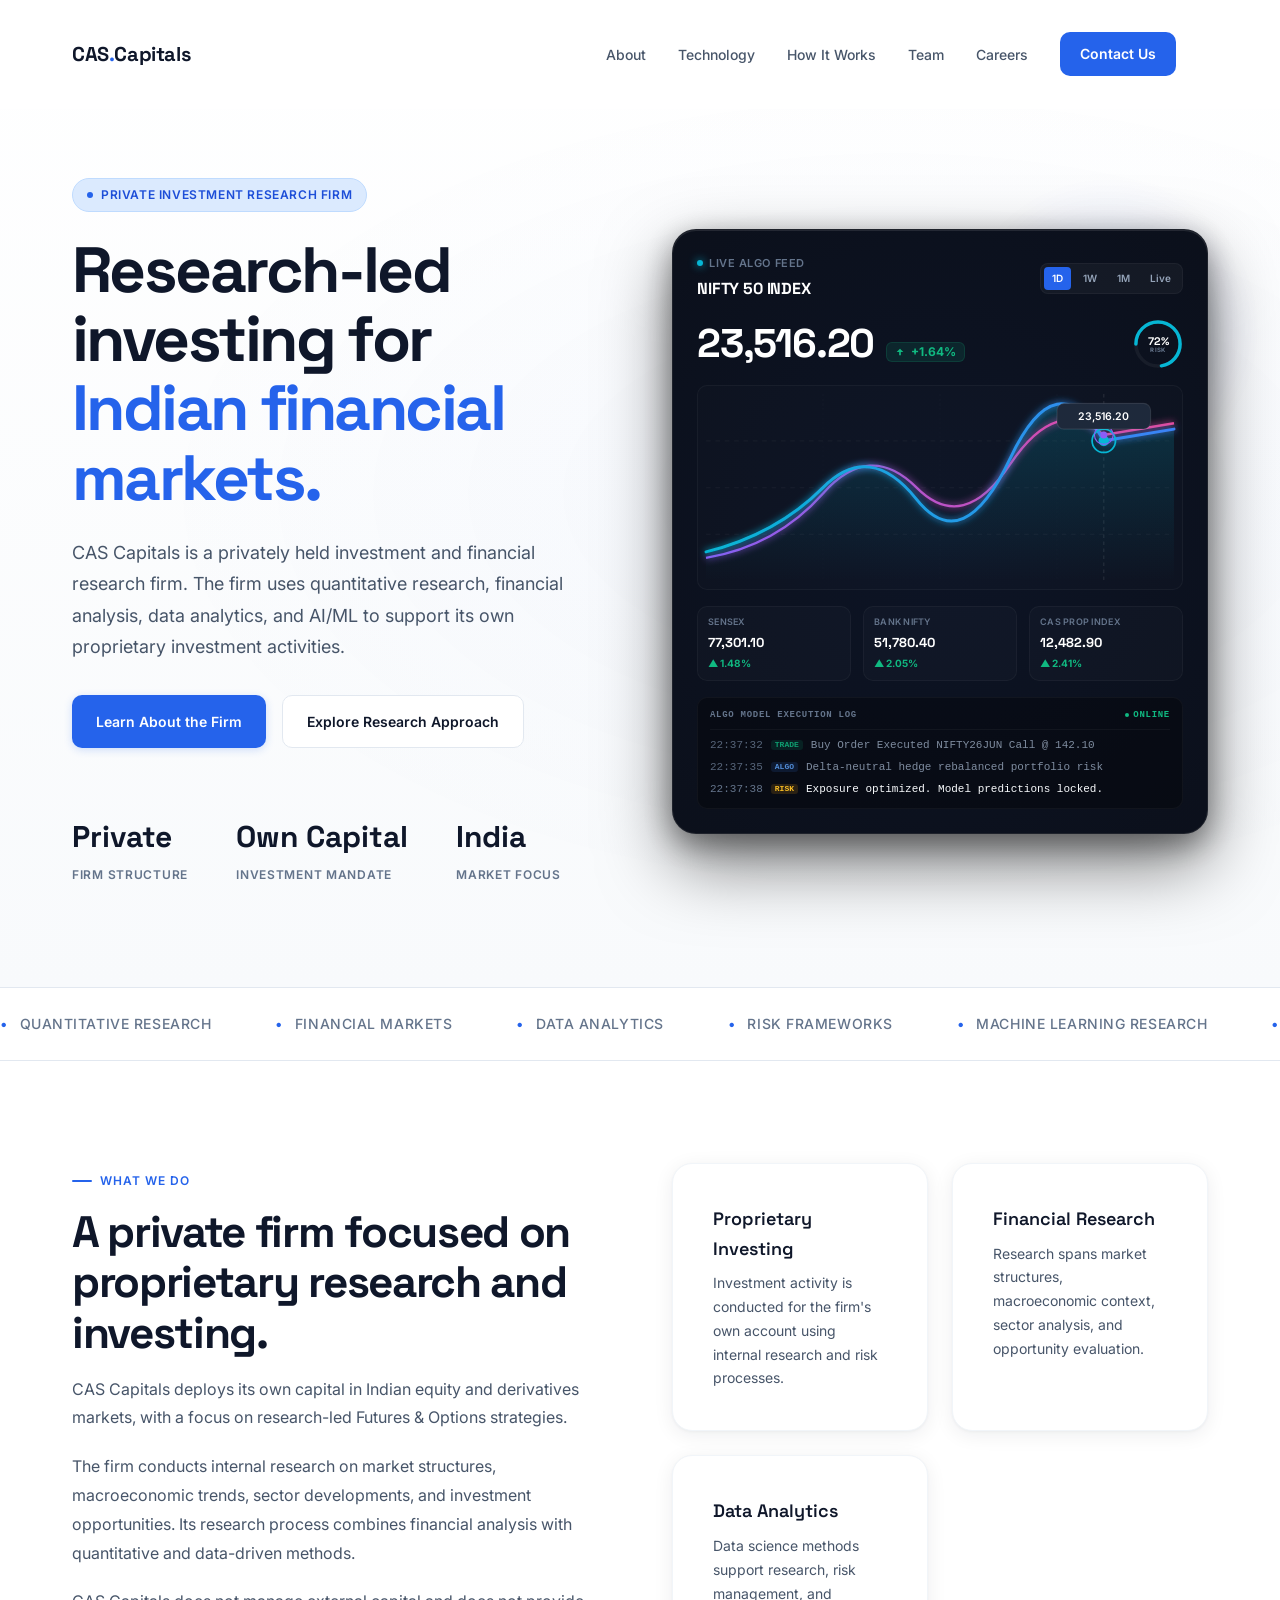
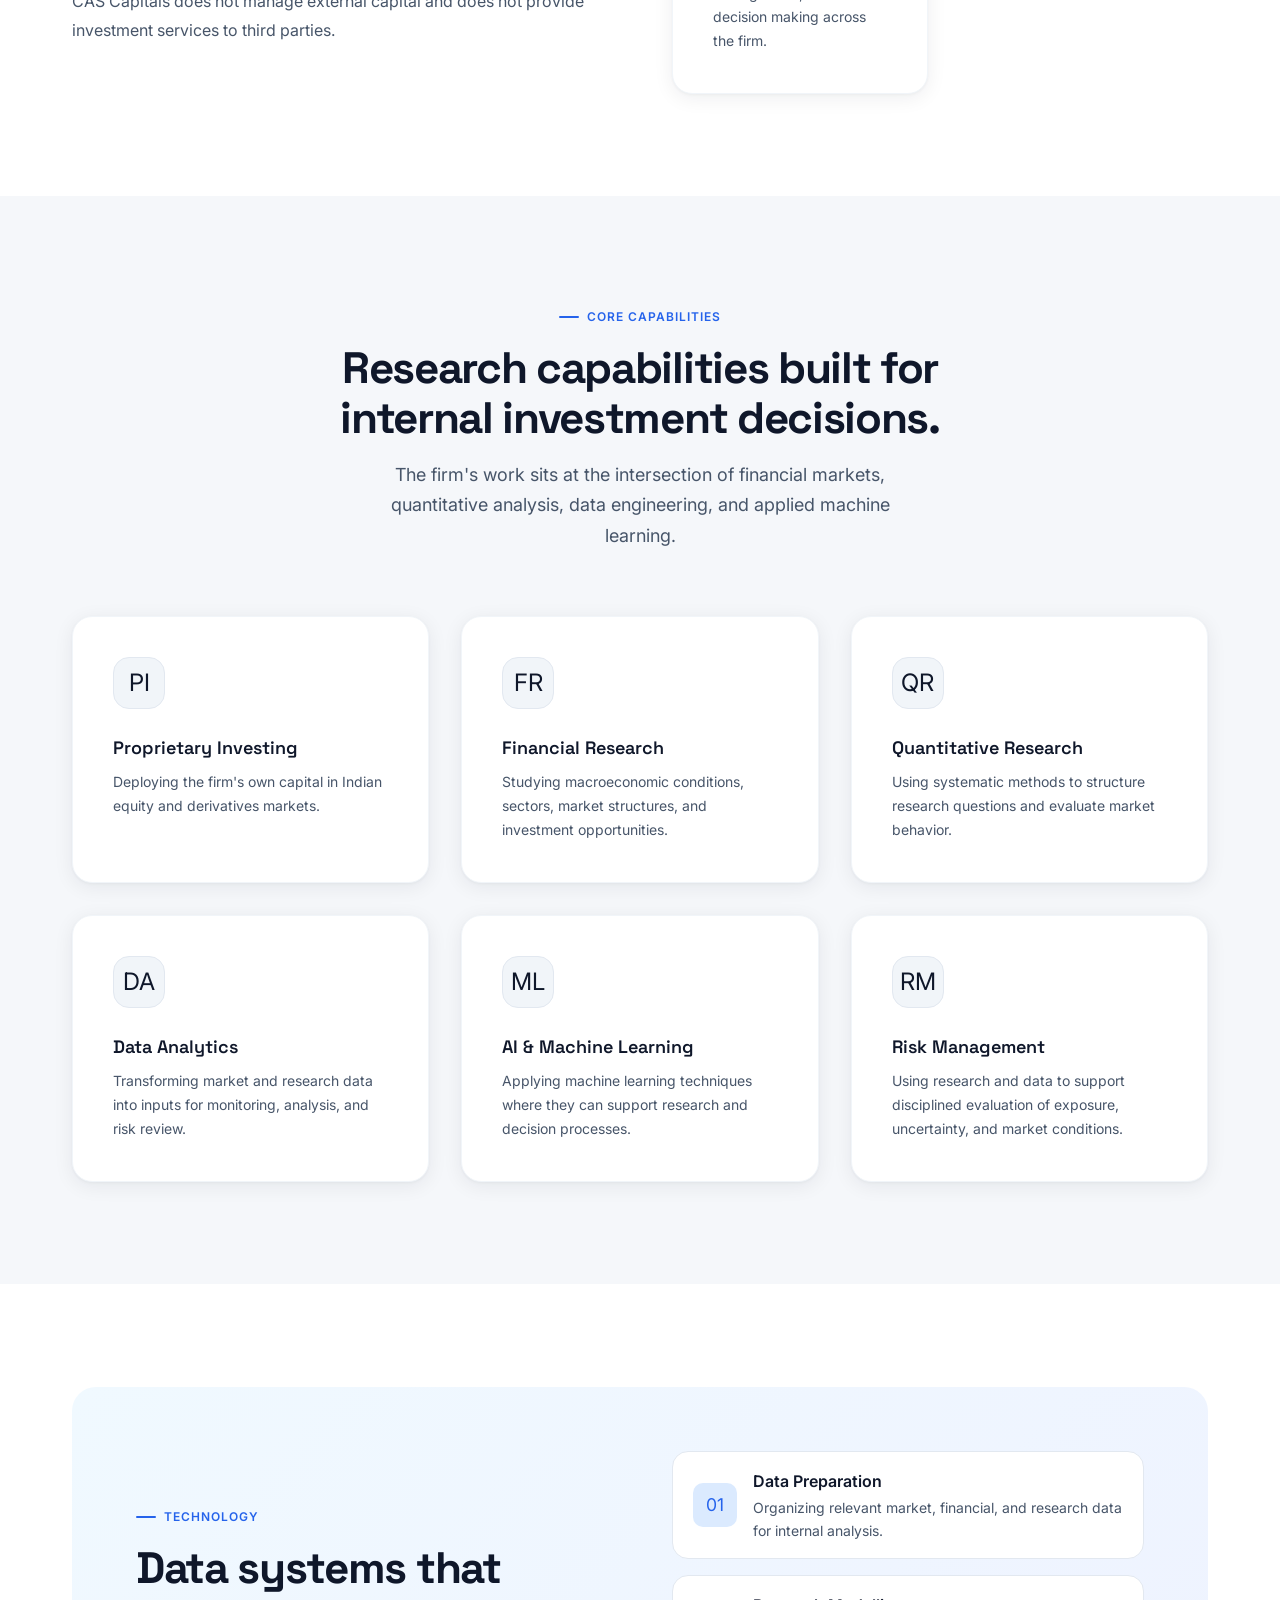
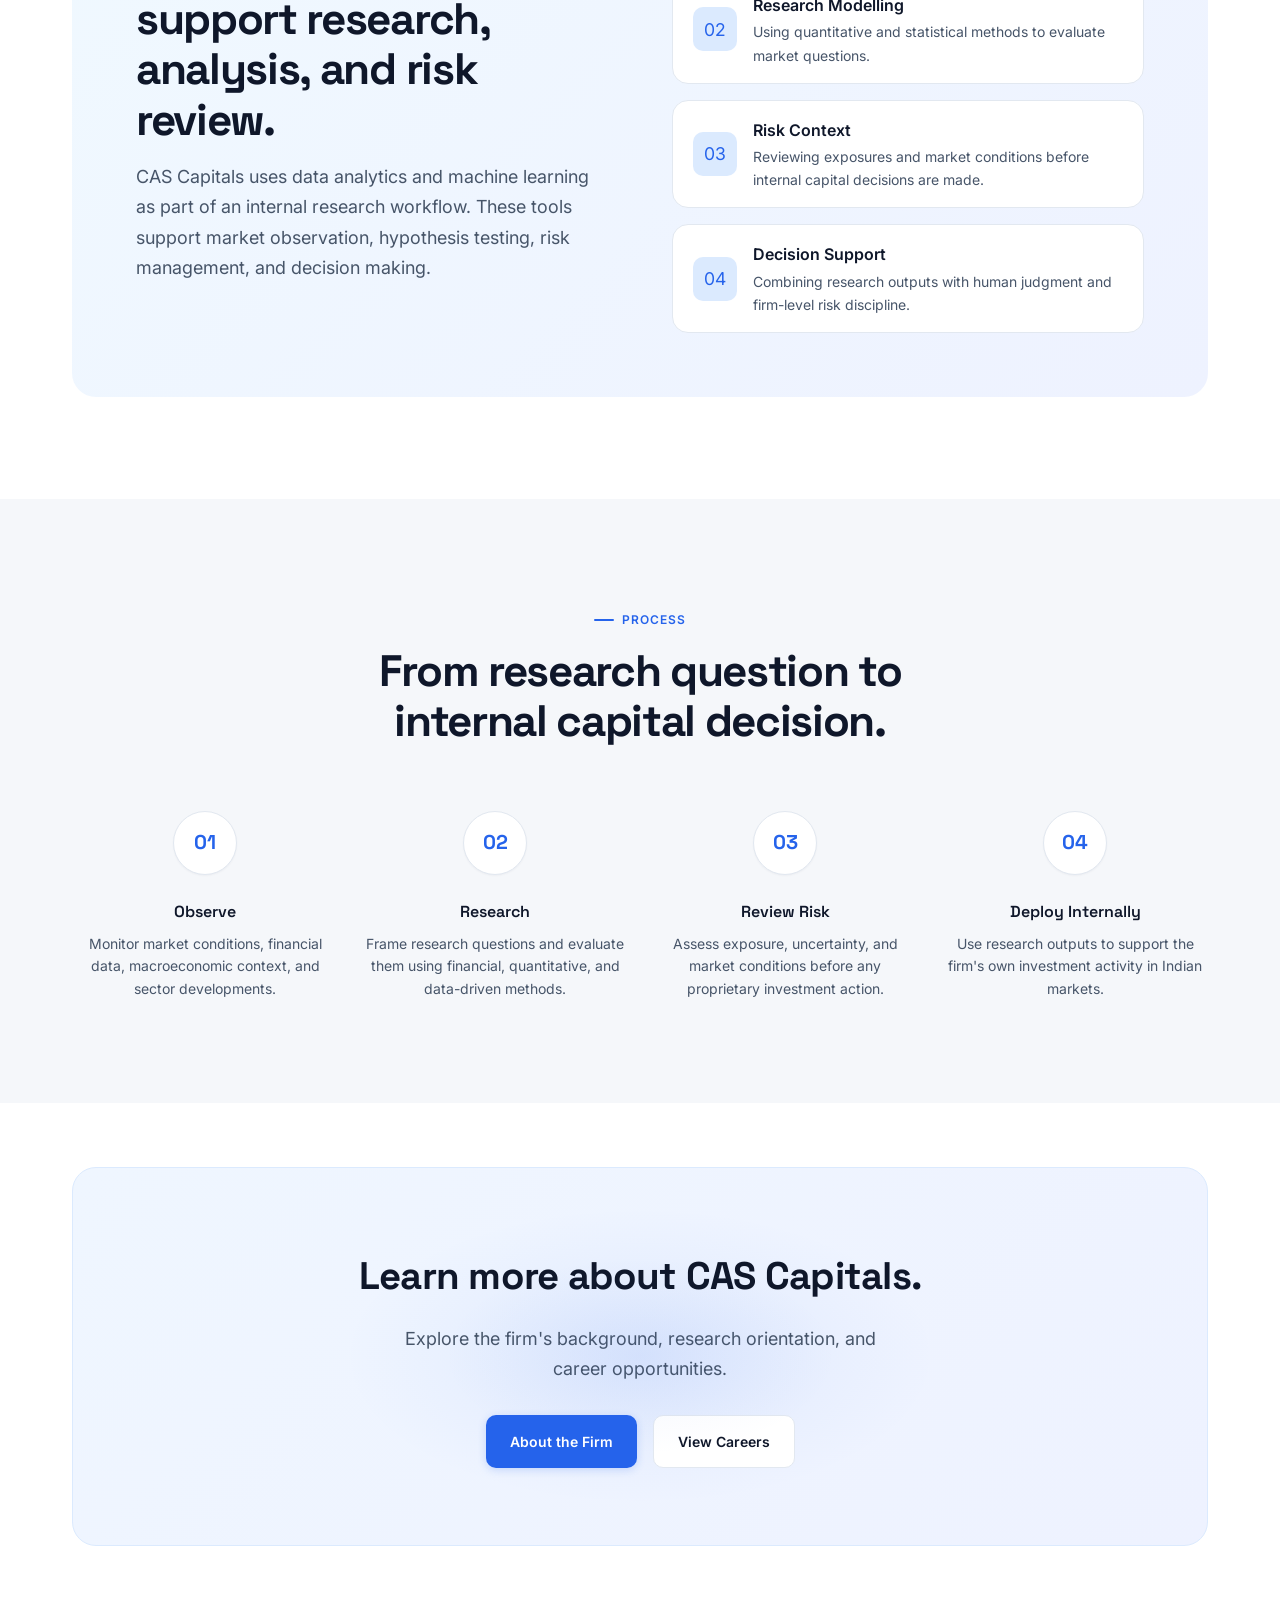
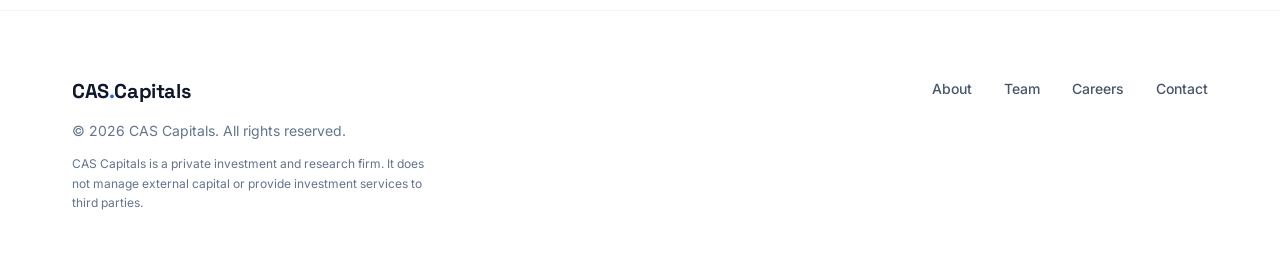
==== commit 11433c7f: "animated the index.html MARQUEE section" ====
--- a/index.html
+++ b/index.html
@@ -1,104 +1,96 @@
 <!doctype html>
 <html lang="en">
-  <head>
-    <meta charset="UTF-8" />
-    <meta name="viewport" content="width=device-width, initial-scale=1.0" />
-    <title>CAS Capitals — Proprietary Investment Research</title>
-    <meta
-      name="description"
-      content="CAS Capitals is a private investment and financial research firm focused on proprietary investing, quantitative research, data analytics, and AI/ML for Indian financial markets."
-    />
-    <link rel="preconnect" href="https://fonts.googleapis.com" />
-    <link rel="preconnect" href="https://fonts.gstatic.com" crossorigin />
-    <link
-      href="https://fonts.googleapis.com/css2?family=Inter:wght@300;400;500;600;700&family=Space+Grotesk:wght@300;400;500;600;700&display=swap"
-      rel="stylesheet"
-    />
-    <link rel="stylesheet" href="css/main.css" />
-  </head>
-  <body>
-    <!-- NAV -->
-    <nav class="navbar">
-      <div class="container navbar-inner">
-        <a href="index.html" class="logo">CAS<span>.</span>Capitals</a>
-        <button
-          class="mobile-menu-btn"
-          type="button"
-          aria-label="Open navigation menu"
-        ></button>
-        <ul class="nav-links">
-          <li><a href="about.html">About</a></li>
-          <li><a href="index.html#technology">Technology</a></li>
-          <li><a href="index.html#how">How It Works</a></li>
-          <li><a href="about.html#team">Team</a></li>
-          <li><a href="careers.html">Careers</a></li>
-          <li><a href="contact.html" class="nav-cta">Contact Us</a></li>
-        </ul>
-      </div>
-    </nav>
-
-    <!-- HERO -->
-    <section class="hero">
-      <div class="container">
-        <div class="hero-grid">
-          <div class="hero-content">
-            <div class="badge hero-badge reveal">
-              <span class="badge-dot"></span>Private investment research firm
-            </div>
-            <h1 class="hero-title reveal reveal-d1">
-              Research-led investing for <em>Indian financial markets.</em>
-            </h1>
-            <p class="hero-sub reveal reveal-d2">
-              CAS Capitals is a privately held investment and financial research
-              firm. The firm uses quantitative research, financial analysis,
-              data analytics, and AI/ML to support its own proprietary
-              investment activities.
-            </p>
-            <div class="hero-actions reveal reveal-d3">
-              <a href="about.html" class="btn btn-primary"
-                >Learn About the Firm</a
-              >
-              <a href="#technology" class="btn btn-secondary"
-                >Explore Research Approach</a
-              >
-            </div>
-            <div class="hero-stats reveal reveal-d4">
-              <div class="stat-item">
-                <div class="stat-value">Private</div>
-                <div class="stat-label">Firm Structure</div>
-              </div>
-              <div class="stat-item">
-                <div class="stat-value">Own Capital</div>
-                <div class="stat-label">Investment Mandate</div>
-              </div>
-              <div class="stat-item">
-                <div class="stat-value">India</div>
-                <div class="stat-label">Market Focus</div>
-              </div>
-            </div>
-          </div>
-
-          <div class="hero-visual reveal reveal-d2">
-            <div class="hero-decoration"></div>
-            <div class="market-dashboard">
-              <!-- Dashboard Header -->
-              <div class="dashboard-header">
-                <div class="dashboard-info">
-                  <div class="dashboard-tag">
-                    <span class="live-dot animate-pulse-live"></span>
-                    <span>Live Algo Feed</span>
-                  </div>
-                  <h3 class="dashboard-index-name">NIFTY 50 INDEX</h3>
+
+<head>
+  <meta charset="UTF-8" />
+  <meta name="viewport" content="width=device-width, initial-scale=1.0" />
+  <title>CAS Capitals — Proprietary Investment Research</title>
+  <meta name="description"
+    content="CAS Capitals is a private investment and financial research firm focused on proprietary investing, quantitative research, data analytics, and AI/ML for Indian financial markets." />
+  <link rel="preconnect" href="https://fonts.googleapis.com" />
+  <link rel="preconnect" href="https://fonts.gstatic.com" crossorigin />
+  <link
+    href="https://fonts.googleapis.com/css2?family=Inter:wght@300;400;500;600;700&family=Space+Grotesk:wght@300;400;500;600;700&display=swap"
+    rel="stylesheet" />
+  <link rel="stylesheet" href="css/main.css?v=2" />
+</head>
+
+<body>
+  <!-- NAV -->
+  <nav class="navbar">
+    <div class="container navbar-inner">
+      <a href="index.html" class="logo">CAS<span>.</span>Capitals</a>
+      <button class="mobile-menu-btn" type="button" aria-label="Open navigation menu"></button>
+      <ul class="nav-links">
+        <li><a href="about.html">About</a></li>
+        <li><a href="index.html#technology">Technology</a></li>
+        <li><a href="index.html#how">How It Works</a></li>
+        <li><a href="about.html#team">Team</a></li>
+        <li><a href="careers.html">Careers</a></li>
+        <li><a href="contact.html" class="nav-cta">Contact Us</a></li>
+      </ul>
+    </div>
+  </nav>
+
+  <!-- HERO -->
+  <section class="hero">
+    <div class="container">
+      <div class="hero-grid">
+        <div class="hero-content">
+          <div class="badge hero-badge reveal">
+            <span class="badge-dot"></span>Private investment research firm
+          </div>
+          <h1 class="hero-title reveal reveal-d1">
+            Research-led investing for <em>Indian financial markets.</em>
+          </h1>
+          <p class="hero-sub reveal reveal-d2">
+            CAS Capitals is a privately held investment and financial research
+            firm. The firm uses quantitative research, financial analysis,
+            data analytics, and AI/ML to support its own proprietary
+            investment activities.
+          </p>
+          <div class="hero-actions reveal reveal-d3">
+            <a href="about.html" class="btn btn-primary">Learn About the Firm</a>
+            <a href="#technology" class="btn btn-secondary">Explore Research Approach</a>
+          </div>
+          <div class="hero-stats reveal reveal-d4">
+            <div class="stat-item">
+              <div class="stat-value">Private</div>
+              <div class="stat-label">Firm Structure</div>
+            </div>
+            <div class="stat-item">
+              <div class="stat-value">Own Capital</div>
+              <div class="stat-label">Investment Mandate</div>
+            </div>
+            <div class="stat-item">
+              <div class="stat-value">India</div>
+              <div class="stat-label">Market Focus</div>
+            </div>
+          </div>
+        </div>
+
+        <div class="hero-visual reveal reveal-d2">
+          <div class="hero-decoration"></div>
+          <div class="market-dashboard">
+            <!-- Dashboard Header -->
+            <div class="dashboard-header">
+              <div class="dashboard-info">
+                <div class="dashboard-tag">
+                  <span class="live-dot animate-pulse-live"></span>
+                  <span>Live Algo Feed</span>
                 </div>
-                <div class="dashboard-tabs">
-                  <span class="tab active">1D</span>
-                  <span class="tab">1W</span>
-                  <span class="tab">1M</span>
-                  <span class="tab">Live</span>
-                </div>
-              </div>
-
-              <!-- Dashboard Price Main -->
+                <h3 class="dashboard-index-name">NIFTY 50 INDEX</h3>
+              </div>
+              <div class="dashboard-tabs">
+                <span class="tab active">1D</span>
+                <span class="tab">1W</span>
+                <span class="tab">1M</span>
+                <span class="tab">Live</span>
+              </div>
+            </div>
+
+            <!-- Dashboard Price & Risk Gauge Block -->
+            <div class="dashboard-metrics-container">
               <div class="dashboard-price-container">
                 <div class="dashboard-price" id="main-index-price">23,516.20</div>
                 <div class="dashboard-change positive" id="main-index-change">
@@ -109,425 +101,433 @@
                 </div>
               </div>
 
-              <!-- Main SVG Area Chart -->
-              <div class="chart-container">
-                <svg class="main-chart-svg" viewBox="0 0 400 160">
-                  <defs>
-                    <linearGradient id="chart-gradient" x1="0" y1="0" x2="0" y2="1">
-                      <stop offset="0%" stop-color="#2563eb" stop-opacity="0.25"/>
-                      <stop offset="100%" stop-color="#2563eb" stop-opacity="0.0"/>
-                    </linearGradient>
-                    <linearGradient id="glow-gradient" x1="0" y1="0" x2="1" y2="0">
-                      <stop offset="0%" stop-color="#4f46e5"/>
-                      <stop offset="100%" stop-color="#2563eb"/>
-                    </linearGradient>
-                  </defs>
+              <div class="dashboard-risk-gauge">
+                <svg class="risk-ring-svg" viewBox="0 0 36 36">
+                  <path class="ring-bg" d="M18 2.0845 a 15.9155 15.9155 0 0 1 0 31.831 a 15.9155 15.9155 0 0 1 0 -31.831" fill="none" stroke="rgba(255, 255, 255, 0.05)" stroke-width="2.5"/>
+                  <path class="ring-fill" id="risk-ring-fill" stroke-dasharray="72, 100" d="M18 2.0845 a 15.9155 15.9155 0 0 1 0 31.831 a 15.9155 15.9155 0 0 1 0 -31.831" fill="none" stroke="#06b6d4" stroke-width="2.5" stroke-linecap="round"/>
+                </svg>
+                <div class="gauge-center-text">
+                  <span class="gauge-number" id="risk-gauge-val">72%</span>
+                  <span class="gauge-title">RISK</span>
+                </div>
+              </div>
+            </div>
+
+            <!-- Main SVG Area Chart (Dual-Neon Lines) -->
+            <div class="chart-container">
+              <svg class="main-chart-svg" viewBox="0 0 400 160">
+                <defs>
+                  <linearGradient id="cyan-gradient" x1="0" y1="0" x2="0" y2="1">
+                    <stop offset="0%" stop-color="#06b6d4" stop-opacity="0.2"/>
+                    <stop offset="100%" stop-color="#06b6d4" stop-opacity="0.0"/>
+                  </linearGradient>
+                  <linearGradient id="price-neon-grad" x1="0" y1="0" x2="1" y2="0">
+                    <stop offset="0%" stop-color="#06b6d4"/>
+                    <stop offset="100%" stop-color="#3b82f6"/>
+                  </linearGradient>
+                  <linearGradient id="model-neon-grad" x1="0" y1="0" x2="1" y2="0">
+                    <stop offset="0%" stop-color="#8b5cf6"/>
+                    <stop offset="100%" stop-color="#ec4899"/>
+                  </linearGradient>
                   
-                  <!-- Grid Lines -->
-                  <g class="chart-grid">
-                    <line x1="0" y1="40" x2="400" y2="40" stroke="rgba(255,255,255,0.03)" stroke-dasharray="4"/>
-                    <line x1="0" y1="80" x2="400" y2="80" stroke="rgba(255,255,255,0.03)" stroke-dasharray="4"/>
-                    <line x1="0" y1="120" x2="400" y2="120" stroke="rgba(255,255,255,0.03)" stroke-dasharray="4"/>
-                    
-                    <line x1="100" y1="0" x2="100" y2="160" stroke="rgba(255,255,255,0.02)" stroke-dasharray="2"/>
-                    <line x1="200" y1="0" x2="200" y2="160" stroke="rgba(255,255,255,0.02)" stroke-dasharray="2"/>
-                    <line x1="300" y1="0" x2="300" y2="160" stroke="rgba(255,255,255,0.02)" stroke-dasharray="2"/>
-                  </g>
-
-                  <!-- Crosshair line -->
-                  <line class="crosshair-x" x1="340" y1="0" x2="340" y2="160" stroke="rgba(255,255,255,0.12)" stroke-dasharray="3"/>
+                  <!-- Glow filters -->
+                  <filter id="cyan-glow" x="-20%" y="-20%" width="140%" height="140%">
+                    <feGaussianBlur stdDeviation="3" result="blur" />
+                    <feMerge>
+                      <feMergeNode in="blur"/>
+                      <feMergeNode in="SourceGraphic"/>
+                    </feMerge>
+                  </filter>
+                  <filter id="purple-glow" x="-20%" y="-20%" width="140%" height="140%">
+                    <feGaussianBlur stdDeviation="3" result="blur" />
+                    <feMerge>
+                      <feMergeNode in="blur"/>
+                      <feMergeNode in="SourceGraphic"/>
+                    </feMerge>
+                  </filter>
+                </defs>
+                
+                <!-- Grid Lines -->
+                <g class="chart-grid">
+                  <line x1="0" y1="40" x2="400" y2="40" stroke="rgba(255,255,255,0.03)" stroke-dasharray="4"/>
+                  <line x1="0" y1="80" x2="400" y2="80" stroke="rgba(255,255,255,0.03)" stroke-dasharray="4"/>
+                  <line x1="0" y1="120" x2="400" y2="120" stroke="rgba(255,255,255,0.03)" stroke-dasharray="4"/>
                   
-                  <!-- Area path under the line -->
-                  <path class="chart-area" d="M 0 135 Q 60 120 100 80 T 180 90 T 260 55 T 340 40 L 400 30 L 400 160 L 0 160 Z" fill="url(#chart-gradient)" />
-                  
-                  <!-- Main line chart path -->
-                  <path class="chart-line" d="M 0 135 Q 60 120 100 80 T 180 90 T 260 55 T 340 40 L 400 30" fill="none" stroke="url(#glow-gradient)" stroke-width="2.5" stroke-linecap="round"/>
-
-                  <!-- Active pulse point -->
-                  <circle cx="340" cy="40" r="4.5" fill="#2563eb" />
-                  <circle class="pulse-point" cx="340" cy="40" r="10" fill="none" stroke="#2563eb" stroke-width="1.5" />
-                  
-                  <!-- Hover tooltip indicator -->
-                  <g class="chart-tooltip" transform="translate(340, 40)">
-                    <rect x="-40" y="-32" width="80" height="22" rx="6" fill="#1e293b" stroke="rgba(255,255,255,0.1)" stroke-width="1"/>
-                    <text x="0" y="-18" fill="#ffffff" font-size="9" text-anchor="middle" font-weight="600" font-family="'Inter', sans-serif">23,516.20</text>
-                  </g>
-                </svg>
-              </div>
-
-              <!-- Stats Tickers (Mini-Grid) -->
-              <div class="dashboard-stats-grid">
-                <div class="mini-ticker" id="ticker-sensex">
-                  <span class="ticker-name">SENSEX</span>
-                  <span class="ticker-val">77,301.10</span>
-                  <span class="ticker-change pos">▲ 1.48%</span>
+                  <line x1="100" y1="0" x2="100" y2="160" stroke="rgba(255,255,255,0.02)" stroke-dasharray="2"/>
+                  <line x1="200" y1="0" x2="200" y2="160" stroke="rgba(255,255,255,0.02)" stroke-dasharray="2"/>
+                  <line x1="300" y1="0" x2="300" y2="160" stroke="rgba(255,255,255,0.02)" stroke-dasharray="2"/>
+                </g>
+
+                <!-- Crosshair line -->
+                <line class="crosshair-x" x1="340" y1="0" x2="340" y2="160" stroke="rgba(255,255,255,0.1)" stroke-dasharray="3"/>
+                
+                <!-- Area path under actual price -->
+                <path class="chart-area" d="M 0 135 Q 60 120 100 80 T 180 90 T 260 55 T 340 40 L 400 30 L 400 160 L 0 160 Z" fill="url(#cyan-gradient)" />
+                
+                <!-- Model target threshold dashed path (Neon Purple) -->
+                <path class="chart-line model-line" d="M 0 140 Q 60 130 100 85 T 180 80 T 260 60 T 340 35 L 400 25" fill="none" stroke="url(#model-neon-grad)" stroke-width="2" stroke-dasharray="4 4" filter="url(#purple-glow)"/>
+                
+                <!-- Actual index price solid path (Neon Cyan) -->
+                <path class="chart-line price-line" d="M 0 135 Q 60 120 100 80 T 180 90 T 260 55 T 340 40 L 400 30" fill="none" stroke="url(#price-neon-grad)" stroke-width="2.5" stroke-linecap="round" filter="url(#cyan-glow)"/>
+
+                <!-- Active pulse point (Price) -->
+                <circle cx="340" cy="40" r="4.5" fill="#06b6d4" />
+                <circle class="pulse-point price-pulse" cx="340" cy="40" r="10" fill="none" stroke="#06b6d4" stroke-width="1.5" />
+                
+                <!-- Active target point (Model) -->
+                <circle cx="340" cy="35" r="3" fill="#8b5cf6" />
+                <circle class="pulse-point model-pulse" cx="340" cy="35" r="8" fill="none" stroke="#8b5cf6" stroke-width="1" />
+
+                <!-- Hover tooltip indicator -->
+                <g class="chart-tooltip" transform="translate(340, 40)">
+                  <rect x="-40" y="-32" width="80" height="22" rx="6" fill="#1e293b" stroke="rgba(255,255,255,0.1)" stroke-width="1"/>
+                  <text x="0" y="-18" fill="#ffffff" font-size="9" text-anchor="middle" font-weight="600" font-family="'Inter', sans-serif">23,516.20</text>
+                </g>
+              </svg>
+            </div>
+
+            <!-- Stats Tickers (Mini-Grid) -->
+            <div class="dashboard-stats-grid">
+              <div class="mini-ticker" id="ticker-sensex">
+                <span class="ticker-name">SENSEX</span>
+                <span class="ticker-val">77,301.10</span>
+                <span class="ticker-change pos">▲ 1.48%</span>
+              </div>
+              <div class="mini-ticker" id="ticker-banknifty">
+                <span class="ticker-name">BANK NIFTY</span>
+                <span class="ticker-val">51,780.40</span>
+                <span class="ticker-change pos">▲ 2.05%</span>
+              </div>
+              <div class="mini-ticker" id="ticker-casprop">
+                <span class="ticker-name">CAS PROP INDEX</span>
+                <span class="ticker-val">12,482.90</span>
+                <span class="ticker-change pos">▲ 2.41%</span>
+              </div>
+            </div>
+
+            <!-- Live Execution Logs (AI/ML terminal) -->
+            <div class="algo-terminal">
+              <div class="terminal-title-bar">
+                <span>Algo Model Execution Log</span>
+                <span class="terminal-status">Online</span>
+              </div>
+              <div class="terminal-log-rows" id="terminal-logs">
+                <div class="log-row">
+                  <span class="log-time">14:26:02</span>
+                  <span class="log-tag tag-success">Trade</span>
+                  <span class="log-msg">Buy Order Executed NIFTY26JUN Call @ 142.10</span>
                 </div>
-                <div class="mini-ticker" id="ticker-banknifty">
-                  <span class="ticker-name">BANK NIFTY</span>
-                  <span class="ticker-val">51,780.40</span>
-                  <span class="ticker-change pos">▲ 2.05%</span>
+                <div class="log-row">
+                  <span class="log-time">14:26:05</span>
+                  <span class="log-tag tag-info">Algo</span>
+                  <span class="log-msg">Delta-neutral hedge rebalanced portfolio risk</span>
                 </div>
-                <div class="mini-ticker" id="ticker-casprop">
-                  <span class="ticker-name">CAS PROP INDEX</span>
-                  <span class="ticker-val">12,482.90</span>
-                  <span class="ticker-change pos">▲ 2.41%</span>
+                <div class="log-row active-row">
+                  <span class="log-time">14:26:08</span>
+                  <span class="log-tag tag-warning">Risk</span>
+                  <span class="log-msg">Exposure optimized. Model predictions locked.</span>
                 </div>
               </div>
-
-              <!-- Live Execution Logs (AI/ML terminal) -->
-              <div class="algo-terminal">
-                <div class="terminal-title-bar">
-                  <span>Algo Model Execution Log</span>
-                  <span class="terminal-status">Online</span>
-                </div>
-                <div class="terminal-log-rows" id="terminal-logs">
-                  <div class="log-row">
-                    <span class="log-time">14:26:02</span>
-                    <span class="log-tag tag-success">Trade</span>
-                    <span class="log-msg">Buy Order Executed NIFTY26JUN Call @ 142.10</span>
-                  </div>
-                  <div class="log-row">
-                    <span class="log-time">14:26:05</span>
-                    <span class="log-tag tag-info">Algo</span>
-                    <span class="log-msg">Delta-neutral hedge rebalanced portfolio risk</span>
-                  </div>
-                  <div class="log-row active-row">
-                    <span class="log-time">14:26:08</span>
-                    <span class="log-tag tag-warning">Risk</span>
-                    <span class="log-msg">Exposure optimized. Model predictions locked.</span>
-                  </div>
-                </div>
-              </div>
-            </div>
-          </div>
-        </div>
-      </div>
-    </section>
-
-    <!-- MARQUEE -->
-    <div class="marquee-section">
-      <div class="marquee-track">
-        <span class="marquee-item"
-          ><span class="dot">•</span> Quantitative Research</span
-        >
-        <span class="marquee-item"
-          ><span class="dot">•</span> Financial Markets</span
-        >
-        <span class="marquee-item"
-          ><span class="dot">•</span> Data Analytics</span
-        >
-        <span class="marquee-item"
-          ><span class="dot">•</span> Risk Frameworks</span
-        >
-        <span class="marquee-item"
-          ><span class="dot">•</span> Machine Learning Research</span
-        >
-        <span class="marquee-item"
-          ><span class="dot">•</span> Indian Equity Markets</span
-        >
-        <span class="marquee-item"
-          ><span class="dot">•</span> Derivatives Research</span
-        >
-        <span class="marquee-item"
-          ><span class="dot">•</span> Systematic Analysis</span
-        >
-        <span class="marquee-item"
-          ><span class="dot">•</span> Quantitative Research</span
-        >
-        <span class="marquee-item"
-          ><span class="dot">•</span> Financial Markets</span
-        >
-        <span class="marquee-item"
-          ><span class="dot">•</span> Data Analytics</span
-        >
-        <span class="marquee-item"
-          ><span class="dot">•</span> Risk Frameworks</span
-        >
-        <span class="marquee-item"
-          ><span class="dot">•</span> Machine Learning Research</span
-        >
-        <span class="marquee-item"
-          ><span class="dot">•</span> Indian Equity Markets</span
-        >
-        <span class="marquee-item"
-          ><span class="dot">•</span> Derivatives Research</span
-        >
-        <span class="marquee-item"
-          ><span class="dot">•</span> Systematic Analysis</span
-        >
-      </div>
-    </div>
-
-    <!-- ABOUT -->
-    <section class="section" id="about">
-      <div class="container">
-        <div class="mission-grid">
-          <div class="mission-text">
-            <div class="section-label reveal">What We Do</div>
+            </div>
+          </div>
+        </div>
+      </div>
+    </div>
+  </section>
+
+  <!-- MARQUEE -->
+  <div class="marquee-section">
+    <div class="marquee-track">
+      <span class="marquee-item"><span class="dot">•</span> Quantitative Research</span>
+      <span class="marquee-item"><span class="dot">•</span> Financial Markets</span>
+      <span class="marquee-item"><span class="dot">•</span> Data Analytics</span>
+      <span class="marquee-item"><span class="dot">•</span> Risk Frameworks</span>
+      <span class="marquee-item"><span class="dot">•</span> Machine Learning Research</span>
+      <span class="marquee-item"><span class="dot">•</span> Indian Equity Markets</span>
+      <span class="marquee-item"><span class="dot">•</span> Derivatives Research</span>
+      <span class="marquee-item"><span class="dot">•</span> Systematic Analysis</span>
+      <span class="marquee-item"><span class="dot">•</span> Quantitative Research</span>
+      <span class="marquee-item"><span class="dot">•</span> Financial Markets</span>
+      <span class="marquee-item"><span class="dot">•</span> Data Analytics</span>
+      <span class="marquee-item"><span class="dot">•</span> Risk Frameworks</span>
+      <span class="marquee-item"><span class="dot">•</span> Machine Learning Research</span>
+      <span class="marquee-item"><span class="dot">•</span> Indian Equity Markets</span>
+      <span class="marquee-item"><span class="dot">•</span> Derivatives Research</span>
+      <span class="marquee-item"><span class="dot">•</span> Systematic Analysis</span>
+    </div>
+  </div>
+
+  <!-- ABOUT -->
+  <section class="section" id="about">
+    <div class="container">
+      <div class="mission-grid">
+        <div class="mission-text">
+          <div class="section-label reveal">What We Do</div>
+          <h2 class="section-title reveal reveal-d1">
+            A private firm focused on proprietary research and investing.
+          </h2>
+          <p class="reveal reveal-d2">
+            CAS Capitals deploys its own capital in Indian equity and
+            derivatives markets, with a focus on research-led Futures &amp;
+            Options strategies.
+          </p>
+          <p class="reveal reveal-d3">
+            The firm conducts internal research on market structures,
+            macroeconomic trends, sector developments, and investment
+            opportunities. Its research process combines financial analysis
+            with quantitative and data-driven methods.
+          </p>
+          <p class="reveal reveal-d4">
+            CAS Capitals does not manage external capital and does not provide
+            investment services to third parties.
+          </p>
+        </div>
+        <div class="mission-stats reveal reveal-d2">
+          <div class="card">
+            <div class="card-title">Proprietary Investing</div>
+            <p class="card-text">
+              Investment activity is conducted for the firm's own account
+              using internal research and risk processes.
+            </p>
+          </div>
+          <div class="card">
+            <div class="card-title">Financial Research</div>
+            <p class="card-text">
+              Research spans market structures, macroeconomic context, sector
+              analysis, and opportunity evaluation.
+            </p>
+          </div>
+          <div class="card">
+            <div class="card-title">Data Analytics</div>
+            <p class="card-text">
+              Data science methods support research, risk management, and
+              decision making across the firm.
+            </p>
+          </div>
+        </div>
+      </div>
+    </div>
+  </section>
+
+  <!-- FEATURES -->
+  <section class="section section-alt" id="features">
+    <div class="container">
+      <div class="section-header center">
+        <div class="section-label reveal">Core Capabilities</div>
+        <h2 class="section-title reveal reveal-d1">
+          Research capabilities built for internal investment decisions.
+        </h2>
+        <p class="section-sub reveal reveal-d2">
+          The firm's work sits at the intersection of financial markets,
+          quantitative analysis, data engineering, and applied machine
+          learning.
+        </p>
+      </div>
+      <div class="features-grid">
+        <div class="card reveal reveal-d1">
+          <div class="card-icon">PI</div>
+          <h3 class="card-title">Proprietary Investing</h3>
+          <p class="card-text">
+            Deploying the firm's own capital in Indian equity and derivatives
+            markets.
+          </p>
+        </div>
+        <div class="card reveal reveal-d2">
+          <div class="card-icon">FR</div>
+          <h3 class="card-title">Financial Research</h3>
+          <p class="card-text">
+            Studying macroeconomic conditions, sectors, market structures, and
+            investment opportunities.
+          </p>
+        </div>
+        <div class="card reveal reveal-d3">
+          <div class="card-icon">QR</div>
+          <h3 class="card-title">Quantitative Research</h3>
+          <p class="card-text">
+            Using systematic methods to structure research questions and
+            evaluate market behavior.
+          </p>
+        </div>
+        <div class="card reveal reveal-d1">
+          <div class="card-icon">DA</div>
+          <h3 class="card-title">Data Analytics</h3>
+          <p class="card-text">
+            Transforming market and research data into inputs for monitoring,
+            analysis, and risk review.
+          </p>
+        </div>
+        <div class="card reveal reveal-d2">
+          <div class="card-icon">ML</div>
+          <h3 class="card-title">AI &amp; Machine Learning</h3>
+          <p class="card-text">
+            Applying machine learning techniques where they can support
+            research and decision processes.
+          </p>
+        </div>
+        <div class="card reveal reveal-d3">
+          <div class="card-icon">RM</div>
+          <h3 class="card-title">Risk Management</h3>
+          <p class="card-text">
+            Using research and data to support disciplined evaluation of
+            exposure, uncertainty, and market conditions.
+          </p>
+        </div>
+      </div>
+    </div>
+  </section>
+
+  <!-- TECHNOLOGY -->
+  <section class="section" id="technology">
+    <div class="container">
+      <div class="ai-section">
+        <div class="ai-grid">
+          <div>
+            <div class="section-label reveal">Technology</div>
             <h2 class="section-title reveal reveal-d1">
-              A private firm focused on proprietary research and investing.
+              Data systems that support research, analysis, and risk review.
             </h2>
-            <p class="reveal reveal-d2">
-              CAS Capitals deploys its own capital in Indian equity and
-              derivatives markets, with a focus on research-led Futures &amp;
-              Options strategies.
+            <p class="section-sub reveal reveal-d2">
+              CAS Capitals uses data analytics and machine learning as part of
+              an internal research workflow. These tools support market
+              observation, hypothesis testing, risk management, and decision
+              making.
             </p>
-            <p class="reveal reveal-d3">
-              The firm conducts internal research on market structures,
-              macroeconomic trends, sector developments, and investment
-              opportunities. Its research process combines financial analysis
-              with quantitative and data-driven methods.
-            </p>
-            <p class="reveal reveal-d4">
-              CAS Capitals does not manage external capital and does not provide
-              investment services to third parties.
-            </p>
-          </div>
-          <div class="mission-stats reveal reveal-d2">
-            <div class="card">
-              <div class="card-title">Proprietary Investing</div>
-              <p class="card-text">
-                Investment activity is conducted for the firm's own account
-                using internal research and risk processes.
-              </p>
-            </div>
-            <div class="card">
-              <div class="card-title">Financial Research</div>
-              <p class="card-text">
-                Research spans market structures, macroeconomic context, sector
-                analysis, and opportunity evaluation.
-              </p>
-            </div>
-            <div class="card">
-              <div class="card-title">Data Analytics</div>
-              <p class="card-text">
-                Data science methods support research, risk management, and
-                decision making across the firm.
-              </p>
-            </div>
-          </div>
-        </div>
-      </div>
-    </section>
-
-    <!-- FEATURES -->
-    <section class="section section-alt" id="features">
-      <div class="container">
-        <div class="section-header center">
-          <div class="section-label reveal">Core Capabilities</div>
-          <h2 class="section-title reveal reveal-d1">
-            Research capabilities built for internal investment decisions.
-          </h2>
-          <p class="section-sub reveal reveal-d2">
-            The firm's work sits at the intersection of financial markets,
-            quantitative analysis, data engineering, and applied machine
-            learning.
-          </p>
-        </div>
-        <div class="features-grid">
-          <div class="card reveal reveal-d1">
-            <div class="card-icon">PI</div>
-            <h3 class="card-title">Proprietary Investing</h3>
-            <p class="card-text">
-              Deploying the firm's own capital in Indian equity and derivatives
-              markets.
-            </p>
-          </div>
-          <div class="card reveal reveal-d2">
-            <div class="card-icon">FR</div>
-            <h3 class="card-title">Financial Research</h3>
-            <p class="card-text">
-              Studying macroeconomic conditions, sectors, market structures, and
-              investment opportunities.
-            </p>
-          </div>
-          <div class="card reveal reveal-d3">
-            <div class="card-icon">QR</div>
-            <h3 class="card-title">Quantitative Research</h3>
-            <p class="card-text">
-              Using systematic methods to structure research questions and
-              evaluate market behavior.
-            </p>
-          </div>
-          <div class="card reveal reveal-d1">
-            <div class="card-icon">DA</div>
-            <h3 class="card-title">Data Analytics</h3>
-            <p class="card-text">
-              Transforming market and research data into inputs for monitoring,
-              analysis, and risk review.
-            </p>
-          </div>
-          <div class="card reveal reveal-d2">
-            <div class="card-icon">ML</div>
-            <h3 class="card-title">AI &amp; Machine Learning</h3>
-            <p class="card-text">
-              Applying machine learning techniques where they can support
-              research and decision processes.
-            </p>
-          </div>
-          <div class="card reveal reveal-d3">
-            <div class="card-icon">RM</div>
-            <h3 class="card-title">Risk Management</h3>
-            <p class="card-text">
-              Using research and data to support disciplined evaluation of
-              exposure, uncertainty, and market conditions.
-            </p>
-          </div>
-        </div>
-      </div>
-    </section>
-
-    <!-- TECHNOLOGY -->
-    <section class="section" id="technology">
-      <div class="container">
-        <div class="ai-section">
-          <div class="ai-grid">
-            <div>
-              <div class="section-label reveal">Technology</div>
-              <h2 class="section-title reveal reveal-d1">
-                Data systems that support research, analysis, and risk review.
-              </h2>
-              <p class="section-sub reveal reveal-d2">
-                CAS Capitals uses data analytics and machine learning as part of
-                an internal research workflow. These tools support market
-                observation, hypothesis testing, risk management, and decision
-                making.
-              </p>
-            </div>
-            <div class="ai-list">
-              <div class="ai-pill reveal reveal-d1">
-                <div class="ai-pill-icon">01</div>
-                <div class="ai-pill-text">
-                  <h4>Data Preparation</h4>
-                  <p>
-                    Organizing relevant market, financial, and research data for
-                    internal analysis.
-                  </p>
-                </div>
-              </div>
-              <div class="ai-pill reveal reveal-d2">
-                <div class="ai-pill-icon">02</div>
-                <div class="ai-pill-text">
-                  <h4>Research Modelling</h4>
-                  <p>
-                    Using quantitative and statistical methods to evaluate
-                    market questions.
-                  </p>
-                </div>
-              </div>
-              <div class="ai-pill reveal reveal-d3">
-                <div class="ai-pill-icon">03</div>
-                <div class="ai-pill-text">
-                  <h4>Risk Context</h4>
-                  <p>
-                    Reviewing exposures and market conditions before internal
-                    capital decisions are made.
-                  </p>
-                </div>
-              </div>
-              <div class="ai-pill reveal reveal-d4">
-                <div class="ai-pill-icon">04</div>
-                <div class="ai-pill-text">
-                  <h4>Decision Support</h4>
-                  <p>
-                    Combining research outputs with human judgment and
-                    firm-level risk discipline.
-                  </p>
-                </div>
-              </div>
-            </div>
-          </div>
-        </div>
-      </div>
-    </section>
-
-    <!-- HOW IT WORKS -->
-    <section class="section section-alt" id="how">
-      <div class="container">
-        <div class="section-header center">
-          <div class="section-label reveal">Process</div>
-          <h2 class="section-title reveal reveal-d1">
-            From research question to internal capital decision.
-          </h2>
-        </div>
-        <div class="steps">
-          <div class="step reveal reveal-d1">
-            <div class="step-num"><span>01</span></div>
-            <h3>Observe</h3>
-            <p>
-              Monitor market conditions, financial data, macroeconomic context,
-              and sector developments.
-            </p>
-          </div>
-          <div class="step reveal reveal-d2">
-            <div class="step-num"><span>02</span></div>
-            <h3>Research</h3>
-            <p>
-              Frame research questions and evaluate them using financial,
-              quantitative, and data-driven methods.
-            </p>
-          </div>
-          <div class="step reveal reveal-d3">
-            <div class="step-num"><span>03</span></div>
-            <h3>Review Risk</h3>
-            <p>
-              Assess exposure, uncertainty, and market conditions before any
-              proprietary investment action.
-            </p>
-          </div>
-          <div class="step reveal reveal-d4">
-            <div class="step-num"><span>04</span></div>
-            <h3>Deploy Internally</h3>
-            <p>
-              Use research outputs to support the firm's own investment activity
-              in Indian markets.
-            </p>
-          </div>
-        </div>
-      </div>
-    </section>
-
-    <!-- CTA STRIP -->
-    <section class="cta-section" id="contact">
-      <div class="container">
-        <div class="cta-inner reveal">
-          <div class="cta-decoration"></div>
-          <h2>Learn more about CAS Capitals.</h2>
+          </div>
+          <div class="ai-list">
+            <div class="ai-pill reveal reveal-d1">
+              <div class="ai-pill-icon">01</div>
+              <div class="ai-pill-text">
+                <h4>Data Preparation</h4>
+                <p>
+                  Organizing relevant market, financial, and research data for
+                  internal analysis.
+                </p>
+              </div>
+            </div>
+            <div class="ai-pill reveal reveal-d2">
+              <div class="ai-pill-icon">02</div>
+              <div class="ai-pill-text">
+                <h4>Research Modelling</h4>
+                <p>
+                  Using quantitative and statistical methods to evaluate
+                  market questions.
+                </p>
+              </div>
+            </div>
+            <div class="ai-pill reveal reveal-d3">
+              <div class="ai-pill-icon">03</div>
+              <div class="ai-pill-text">
+                <h4>Risk Context</h4>
+                <p>
+                  Reviewing exposures and market conditions before internal
+                  capital decisions are made.
+                </p>
+              </div>
+            </div>
+            <div class="ai-pill reveal reveal-d4">
+              <div class="ai-pill-icon">04</div>
+              <div class="ai-pill-text">
+                <h4>Decision Support</h4>
+                <p>
+                  Combining research outputs with human judgment and
+                  firm-level risk discipline.
+                </p>
+              </div>
+            </div>
+          </div>
+        </div>
+      </div>
+    </div>
+  </section>
+
+  <!-- HOW IT WORKS -->
+  <section class="section section-alt" id="how">
+    <div class="container">
+      <div class="section-header center">
+        <div class="section-label reveal">Process</div>
+        <h2 class="section-title reveal reveal-d1">
+          From research question to internal capital decision.
+        </h2>
+      </div>
+      <div class="steps">
+        <div class="step reveal reveal-d1">
+          <div class="step-num"><span>01</span></div>
+          <h3>Observe</h3>
           <p>
-            Explore the firm's background, research orientation, and career
-            opportunities.
-          </p>
-          <div class="cta-actions">
-            <a href="about.html" class="btn btn-primary">About the Firm</a>
-            <a href="careers.html" class="btn btn-secondary">View Careers</a>
-          </div>
-        </div>
-      </div>
-    </section>
-
-    <!-- FOOTER -->
-    <footer class="footer">
-      <div class="container">
-        <div class="footer-inner">
-          <div class="footer-brand">
-            <a href="index.html" class="logo">CAS<span>.</span>Capitals</a>
-            <p class="footer-copy">© 2026 CAS Capitals. All rights reserved.</p>
-            <p class="footer-disclaimer">
-              CAS Capitals is a private investment and research firm. It does
-              not manage external capital or provide investment services to
-              third parties.
-            </p>
-          </div>
-          <ul class="footer-links">
-            <li><a href="about.html">About</a></li>
-            <li><a href="about.html#team">Team</a></li>
-            <li><a href="careers.html">Careers</a></li>
-            <li><a href="contact.html">Contact</a></li>
-          </ul>
-        </div>
-      </div>
-    </footer>
-
-    <script src="js/main.js"></script>
-  </body>
-</html>
+            Monitor market conditions, financial data, macroeconomic context,
+            and sector developments.
+          </p>
+        </div>
+        <div class="step reveal reveal-d2">
+          <div class="step-num"><span>02</span></div>
+          <h3>Research</h3>
+          <p>
+            Frame research questions and evaluate them using financial,
+            quantitative, and data-driven methods.
+          </p>
+        </div>
+        <div class="step reveal reveal-d3">
+          <div class="step-num"><span>03</span></div>
+          <h3>Review Risk</h3>
+          <p>
+            Assess exposure, uncertainty, and market conditions before any
+            proprietary investment action.
+          </p>
+        </div>
+        <div class="step reveal reveal-d4">
+          <div class="step-num"><span>04</span></div>
+          <h3>Deploy Internally</h3>
+          <p>
+            Use research outputs to support the firm's own investment activity
+            in Indian markets.
+          </p>
+        </div>
+      </div>
+    </div>
+  </section>
+
+  <!-- CTA STRIP -->
+  <section class="cta-section" id="contact">
+    <div class="container">
+      <div class="cta-inner reveal">
+        <div class="cta-decoration"></div>
+        <h2>Learn more about CAS Capitals.</h2>
+        <p>
+          Explore the firm's background, research orientation, and career
+          opportunities.
+        </p>
+        <div class="cta-actions">
+          <a href="about.html" class="btn btn-primary">About the Firm</a>
+          <a href="careers.html" class="btn btn-secondary">View Careers</a>
+        </div>
+      </div>
+    </div>
+  </section>
+
+  <!-- FOOTER -->
+  <footer class="footer">
+    <div class="container">
+      <div class="footer-inner">
+        <div class="footer-brand">
+          <a href="index.html" class="logo">CAS<span>.</span>Capitals</a>
+          <p class="footer-copy">© 2026 CAS Capitals. All rights reserved.</p>
+          <p class="footer-disclaimer">
+            CAS Capitals is a private investment and research firm. It does
+            not manage external capital or provide investment services to
+            third parties.
+          </p>
+        </div>
+        <ul class="footer-links">
+          <li><a href="about.html">About</a></li>
+          <li><a href="about.html#team">Team</a></li>
+          <li><a href="careers.html">Careers</a></li>
+          <li><a href="contact.html">Contact</a></li>
+        </ul>
+      </div>
+    </div>
+  </footer>
+
+  <script src="js/main.js"></script>
+</body>
+
+</html>
--- a/css/main.css
+++ b/css/main.css
@@ -331,23 +331,35 @@
 }
 
 @media (max-width: 900px) {
+  .navbar {
+    width: 95%;
+    padding: 0.5rem 1rem;
+    top: 12px;
+  }
+  
+  .navbar.scrolled {
+    top: 8px;
+    padding: 0.4rem 1rem;
+  }
+
   .nav-links {
-    position: fixed;
-    top: 76px;
+    position: absolute;
+    top: calc(100% + 12px);
     left: 0;
     right: 0;
-    background: var(--color-bg);
-    border-bottom: 1px solid var(--color-border);
+    background: rgba(255, 255, 255, 0.98);
+    border: 1px solid rgba(15, 23, 42, 0.08);
+    border-radius: 20px;
     flex-direction: column;
     align-items: stretch;
     gap: 0;
-    padding: var(--space-2) var(--space-6) var(--space-6);
-    box-shadow: var(--shadow-lg);
+    padding: var(--space-4);
+    box-shadow: 0 10px 40px rgba(15, 23, 42, 0.08);
     transform: translateY(-10px);
     opacity: 0;
     visibility: hidden;
     pointer-events: none;
-    transition: transform var(--transition-base), opacity var(--transition-base), visibility var(--transition-base);
+    transition: all 0.3s cubic-bezier(0.16, 1, 0.3, 1);
   }
 
   .nav-links.open {
@@ -358,9 +370,18 @@
   }
 
   .nav-links a {
-    padding: var(--space-4) 0;
+    padding: var(--space-3) var(--space-2);
     border-bottom: 1px solid var(--color-border-light);
     font-size: var(--text-base);
+    border-radius: 0;
+  }
+  
+  .nav-links a:last-of-type {
+    border-bottom: none;
+  }
+
+  .nav-hover-backdrop {
+    display: none !important;
   }
 
   .nav-cta {
@@ -600,8 +621,15 @@
 }
 
 @keyframes pulse-dot {
-  0%, 100% { opacity: 1; }
-  50% { opacity: 0.4; }
+
+  0%,
+  100% {
+    opacity: 1;
+  }
+
+  50% {
+    opacity: 0.4;
+  }
 }
 
 /* ------------------------------------------------------
@@ -858,8 +886,15 @@
 }
 
 @keyframes bar-grow {
-  from { transform: scaleY(0); opacity: 0; }
-  to { transform: scaleY(1); opacity: 0.85; }
+  from {
+    transform: scaleY(0);
+    opacity: 0;
+  }
+
+  to {
+    transform: scaleY(1);
+    opacity: 0.85;
+  }
 }
 
 .hero-stats {
@@ -901,7 +936,7 @@
 }
 
 /* ------------------------------------------------------
-   10a. Home Page — Market Dashboard (Live Visual)
+   10a. Home Page — V2 Market Dashboard (Live Visual)
    ------------------------------------------------------ */
 .market-dashboard {
   background: #0b0f19;
@@ -909,8 +944,8 @@
   border-radius: var(--radius-3xl);
   padding: var(--space-6);
   box-shadow: 
-    0 4px 6px rgba(0, 0, 0, 0.2),
-    0 20px 40px rgba(0, 0, 0, 0.3),
+    0 10px 30px rgba(0, 0, 0, 0.4),
+    0 30px 70px rgba(0, 0, 0, 0.5),
     inset 0 1px 0 rgba(255, 255, 255, 0.1);
   position: relative;
   overflow: hidden;
@@ -919,6 +954,8 @@
   gap: var(--space-4);
   z-index: 2;
   color: #f8fafc;
+  transform-style: preserve-3d;
+  transition: transform 0.25s cubic-bezier(0.25, 1, 0.5, 1), box-shadow 0.25s;
 }
 
 .market-dashboard::before {
@@ -961,10 +998,10 @@
 .live-dot {
   width: 6px;
   height: 6px;
-  background-color: var(--color-success);
+  background-color: #06b6d4;
   border-radius: 50%;
   display: inline-block;
-  box-shadow: 0 0 8px var(--color-success);
+  box-shadow: 0 0 8px #06b6d4;
 }
 
 .animate-pulse-live {
@@ -1013,12 +1050,19 @@
   background: rgba(255, 255, 255, 0.06);
 }
 
+.dashboard-metrics-container {
+  display: flex;
+  align-items: center;
+  justify-content: space-between;
+  gap: var(--space-4);
+  position: relative;
+  z-index: 1;
+}
+
 .dashboard-price-container {
   display: flex;
   align-items: baseline;
   gap: var(--space-3);
-  position: relative;
-  z-index: 1;
 }
 
 .dashboard-price {
@@ -1053,6 +1097,56 @@
   border: 1px solid rgba(239, 68, 68, 0.15);
 }
 
+/* Risk Gauge Styling */
+.dashboard-risk-gauge {
+  position: relative;
+  width: 50px;
+  height: 50px;
+  flex-shrink: 0;
+  display: flex;
+  align-items: center;
+  justify-content: center;
+}
+
+.risk-ring-svg {
+  width: 100%;
+  height: 100%;
+  transform: rotate(-90deg);
+}
+
+.ring-bg {
+  stroke: rgba(255, 255, 255, 0.05);
+}
+
+.ring-fill {
+  transition: stroke-dasharray 0.5s ease;
+}
+
+.gauge-center-text {
+  position: absolute;
+  display: flex;
+  flex-direction: column;
+  align-items: center;
+  justify-content: center;
+  line-height: 1.1;
+}
+
+.gauge-number {
+  font-family: var(--font-display);
+  font-size: 11px;
+  font-weight: 700;
+  color: #ffffff;
+}
+
+.gauge-title {
+  font-size: 6px;
+  font-weight: 700;
+  color: var(--color-text-muted);
+  letter-spacing: 0.05em;
+  text-transform: uppercase;
+}
+
+/* Chart Container */
 .chart-container {
   position: relative;
   background: rgba(255, 255, 255, 0.01);
@@ -1080,13 +1174,25 @@
 }
 
 .pulse-point {
-  animation: radar-beam 2s infinite ease-out;
   transform-origin: center;
 }
 
-@keyframes radar-beam {
-  0% { r: 5px; opacity: 1; stroke-width: 1.5; }
+.price-pulse {
+  animation: radar-beam-cyan 2s infinite ease-out;
+}
+
+.model-pulse {
+  animation: radar-beam-purple 2.2s infinite ease-out;
+}
+
+@keyframes radar-beam-cyan {
+  0% { r: 4.5px; opacity: 1; stroke-width: 1.5; }
   100% { r: 18px; opacity: 0; stroke-width: 0.5; }
+}
+
+@keyframes radar-beam-purple {
+  0% { r: 3px; opacity: 1; stroke-width: 1.2; }
+  100% { r: 15px; opacity: 0; stroke-width: 0.5; }
 }
 
 .chart-tooltip {
@@ -1276,7 +1382,6 @@
 .marquee-track {
   display: flex;
   width: max-content;
-  min-width: 200%;
   gap: var(--space-16);
   animation: marquee-scroll 30s linear infinite;
   will-change: transform;
@@ -1303,8 +1408,13 @@
 }
 
 @keyframes marquee-scroll {
-  0% { transform: translateX(0); }
-  100% { transform: translateX(-50%); }
+  0% {
+    transform: translate3d(0, 0, 0);
+  }
+
+  100% {
+    transform: translate3d(-50%, 0, 0);
+  }
 }
 
 /* ------------------------------------------------------
@@ -1420,9 +1530,17 @@
   border-radius: 50%;
 }
 
-.t-dot.r { background: #f87171; }
-.t-dot.y { background: #fbbf24; }
-.t-dot.g { background: #34d399; }
+.t-dot.r {
+  background: #f87171;
+}
+
+.t-dot.y {
+  background: #fbbf24;
+}
+
+.t-dot.g {
+  background: #34d399;
+}
 
 .terminal-title {
   margin-left: var(--space-2);
@@ -1437,11 +1555,26 @@
   line-height: 1.9;
 }
 
-.t-prompt { color: #60a5fa; }
-.t-cmd { color: #e2e8f0; }
-.t-out { color: #34d399; }
-.t-comment { color: #64748b; }
-.t-warn { color: #fbbf24; }
+.t-prompt {
+  color: #60a5fa;
+}
+
+.t-cmd {
+  color: #e2e8f0;
+}
+
+.t-out {
+  color: #34d399;
+}
+
+.t-comment {
+  color: #64748b;
+}
+
+.t-warn {
+  color: #fbbf24;
+}
+
 .t-cursor {
   display: inline-block;
   width: 8px;
@@ -1452,8 +1585,15 @@
 }
 
 @keyframes blink {
-  0%, 100% { opacity: 1; }
-  50% { opacity: 0; }
+
+  0%,
+  100% {
+    opacity: 1;
+  }
+
+  50% {
+    opacity: 0;
+  }
 }
 
 @media (max-width: 900px) {
@@ -1829,6 +1969,7 @@
 }
 
 @media (max-width: 900px) {
+
   .mission-grid,
   .values-grid,
   .team-grid {
@@ -1837,6 +1978,7 @@
 }
 
 @media (max-width: 640px) {
+
   .mission-grid,
   .values-grid,
   .team-grid,
@@ -2030,6 +2172,7 @@
 }
 
 @media (max-width: 900px) {
+
   .why-grid,
   .jd-grid,
   .process-steps {
@@ -2038,6 +2181,7 @@
 }
 
 @media (max-width: 640px) {
+
   .why-grid,
   .jd-grid,
   .process-steps {
@@ -2239,8 +2383,8 @@
 .reveal {
   opacity: 0;
   transform: translateY(20px);
-  transition: opacity 0.7s cubic-bezier(0.16, 1, 0.3, 1), 
-              transform 0.7s cubic-bezier(0.16, 1, 0.3, 1);
+  transition: opacity 0.7s cubic-bezier(0.16, 1, 0.3, 1),
+    transform 0.7s cubic-bezier(0.16, 1, 0.3, 1);
 }
 
 .reveal.visible {
@@ -2248,14 +2392,29 @@
   transform: translateY(0);
 }
 
-.reveal-d1 { transition-delay: 0.08s; }
-.reveal-d2 { transition-delay: 0.16s; }
-.reveal-d3 { transition-delay: 0.24s; }
-.reveal-d4 { transition-delay: 0.32s; }
-.reveal-d5 { transition-delay: 0.4s; }
+.reveal-d1 {
+  transition-delay: 0.08s;
+}
+
+.reveal-d2 {
+  transition-delay: 0.16s;
+}
+
+.reveal-d3 {
+  transition-delay: 0.24s;
+}
+
+.reveal-d4 {
+  transition-delay: 0.32s;
+}
+
+.reveal-d5 {
+  transition-delay: 0.4s;
+}
 
 /* Respect reduced motion */
 @media (prefers-reduced-motion: reduce) {
+
   *,
   *::before,
   *::after {
@@ -2285,41 +2444,53 @@
 
 /* Badge pulse */
 @keyframes pulse-dot {
-  0%, 100% { 
-    opacity: 1; 
-  }
-  50% { 
-    opacity: 0.4; 
+
+  0%,
+  100% {
+    opacity: 1;
+  }
+
+  50% {
+    opacity: 0.4;
   }
 }
 
 /* Terminal cursor blink */
 @keyframes blink {
-  0%, 100% { opacity: 1; }
-  50% { opacity: 0; }
+
+  0%,
+  100% {
+    opacity: 1;
+  }
+
+  50% {
+    opacity: 0;
+  }
 }
 
 /* Mini bar grow */
 @keyframes bar-grow {
-  from { 
-    transform: scaleY(0); 
-    opacity: 0; 
-  }
-  to { 
-    transform: scaleY(1); 
-    opacity: 0.85; 
+  from {
+    transform: scaleY(0);
+    opacity: 0;
+  }
+
+  to {
+    transform: scaleY(1);
+    opacity: 0.85;
   }
 }
 
 /* Success icon pop */
 @keyframes pop {
-  from { 
-    transform: scale(0); 
-    opacity: 0; 
-  }
-  to { 
-    transform: scale(1); 
-    opacity: 1; 
+  from {
+    transform: scale(0);
+    opacity: 0;
+  }
+
+  to {
+    transform: scale(1);
+    opacity: 1;
   }
 }
 
@@ -2329,8 +2500,17 @@
     opacity: 0;
     transform: translateY(16px);
   }
+
   to {
     opacity: 1;
     transform: translateY(0);
   }
 }
+
+/* Force marquee track animation to bypass reduced motion freezes */
+@media (prefers-reduced-motion: reduce) {
+  .marquee-track {
+    animation-duration: 30s !important;
+    animation-iteration-count: infinite !important;
+  }
+}
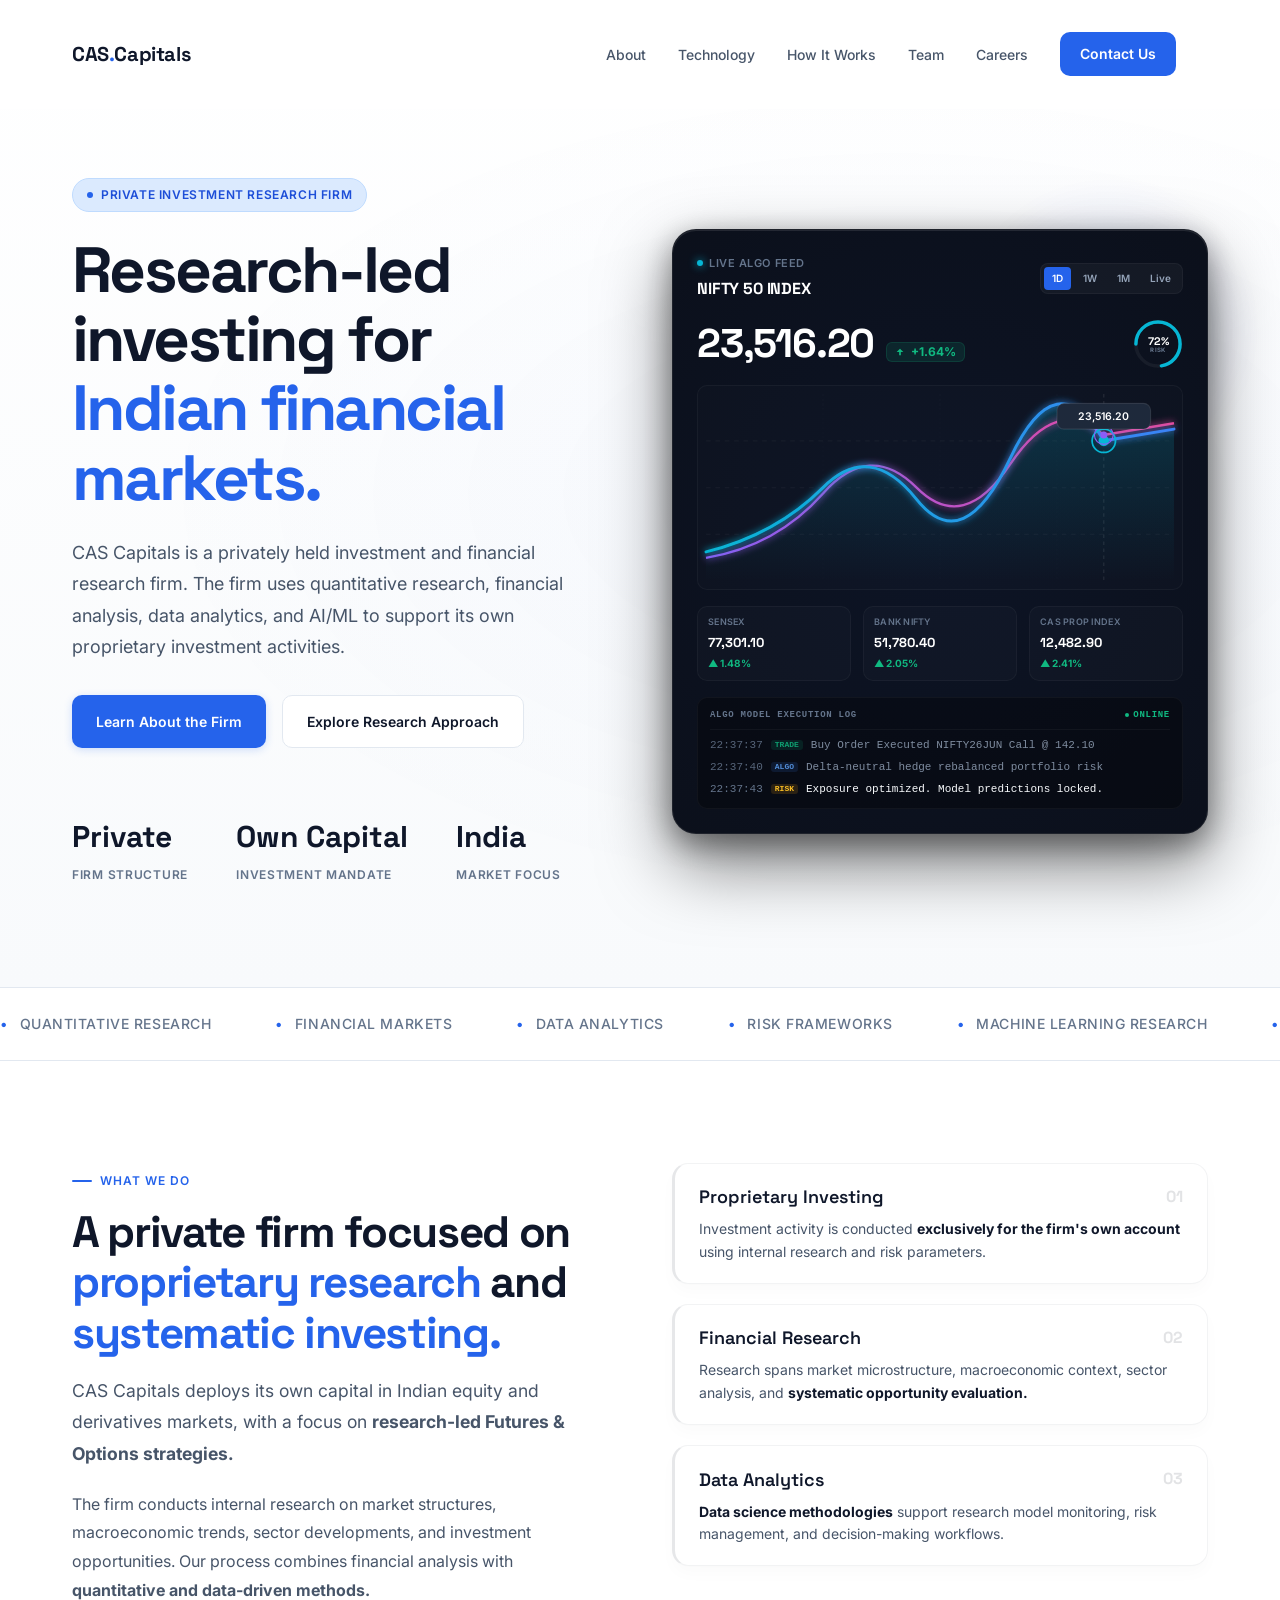
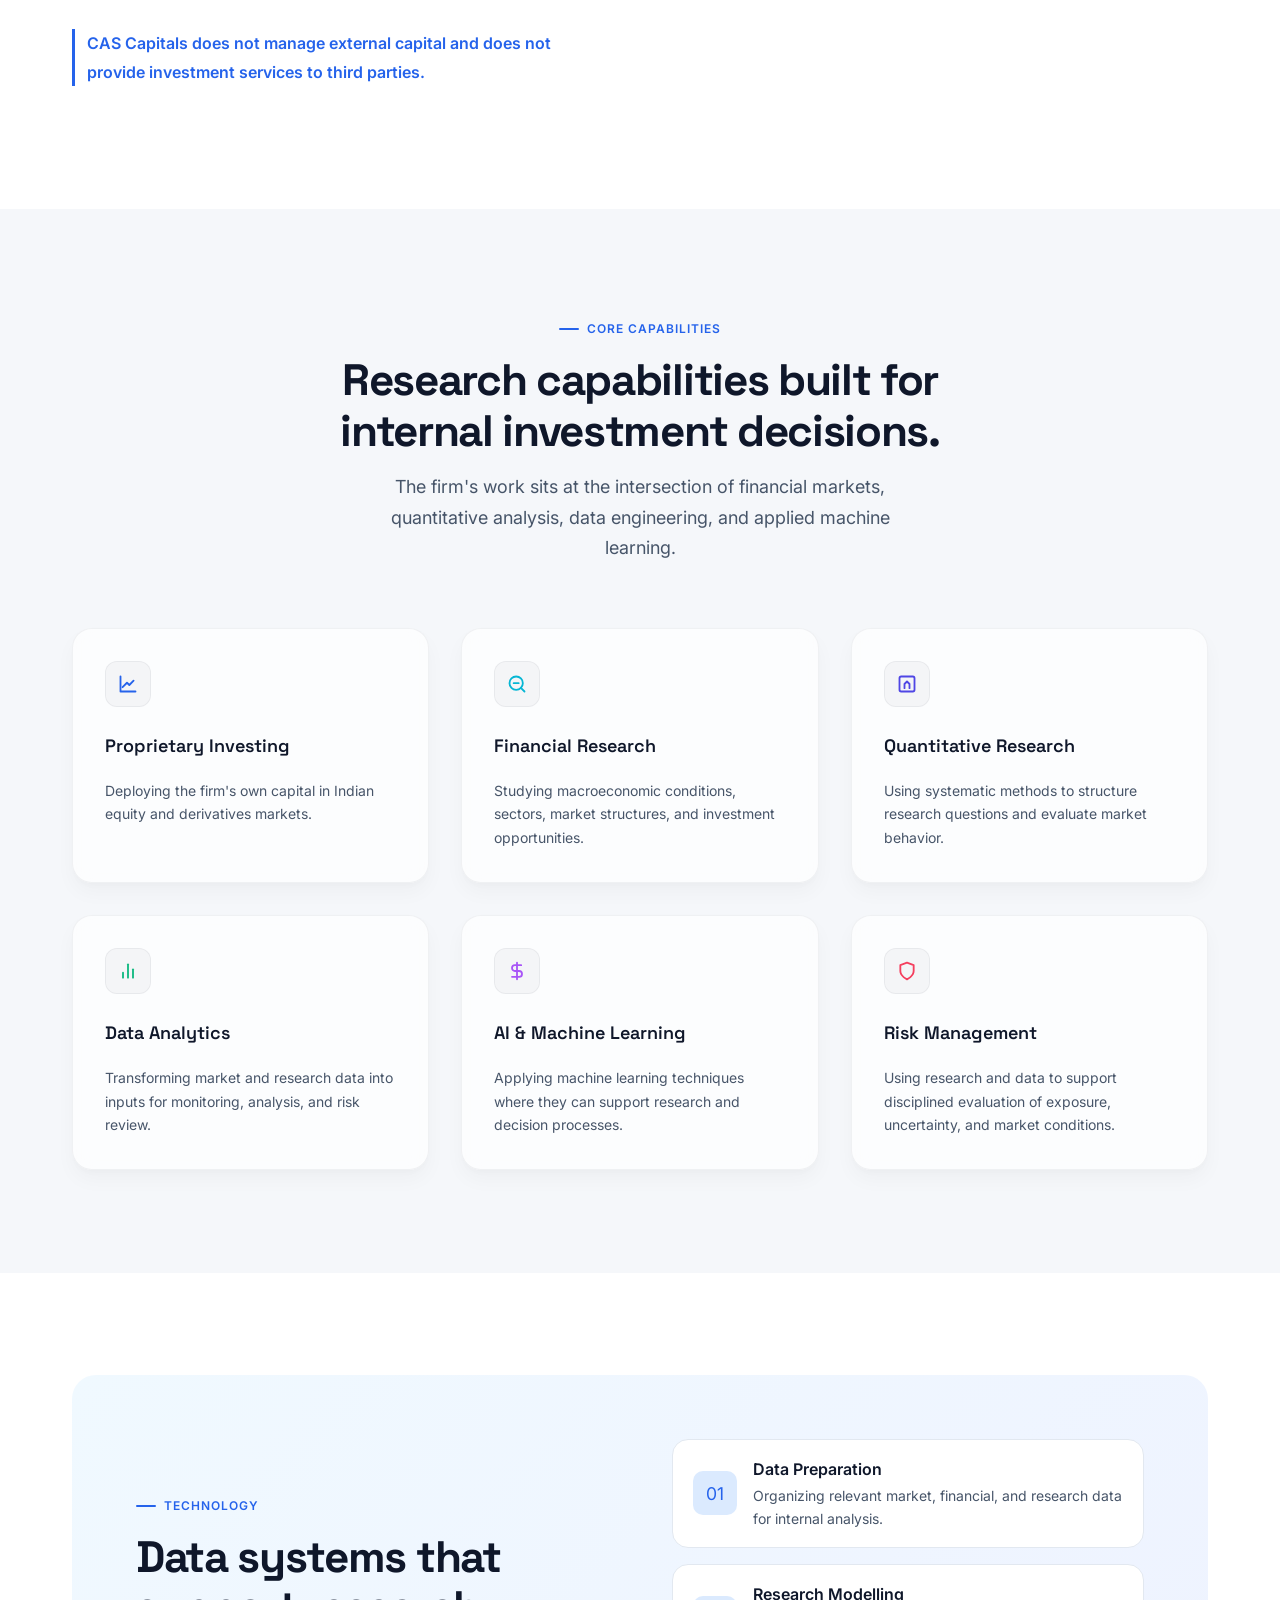
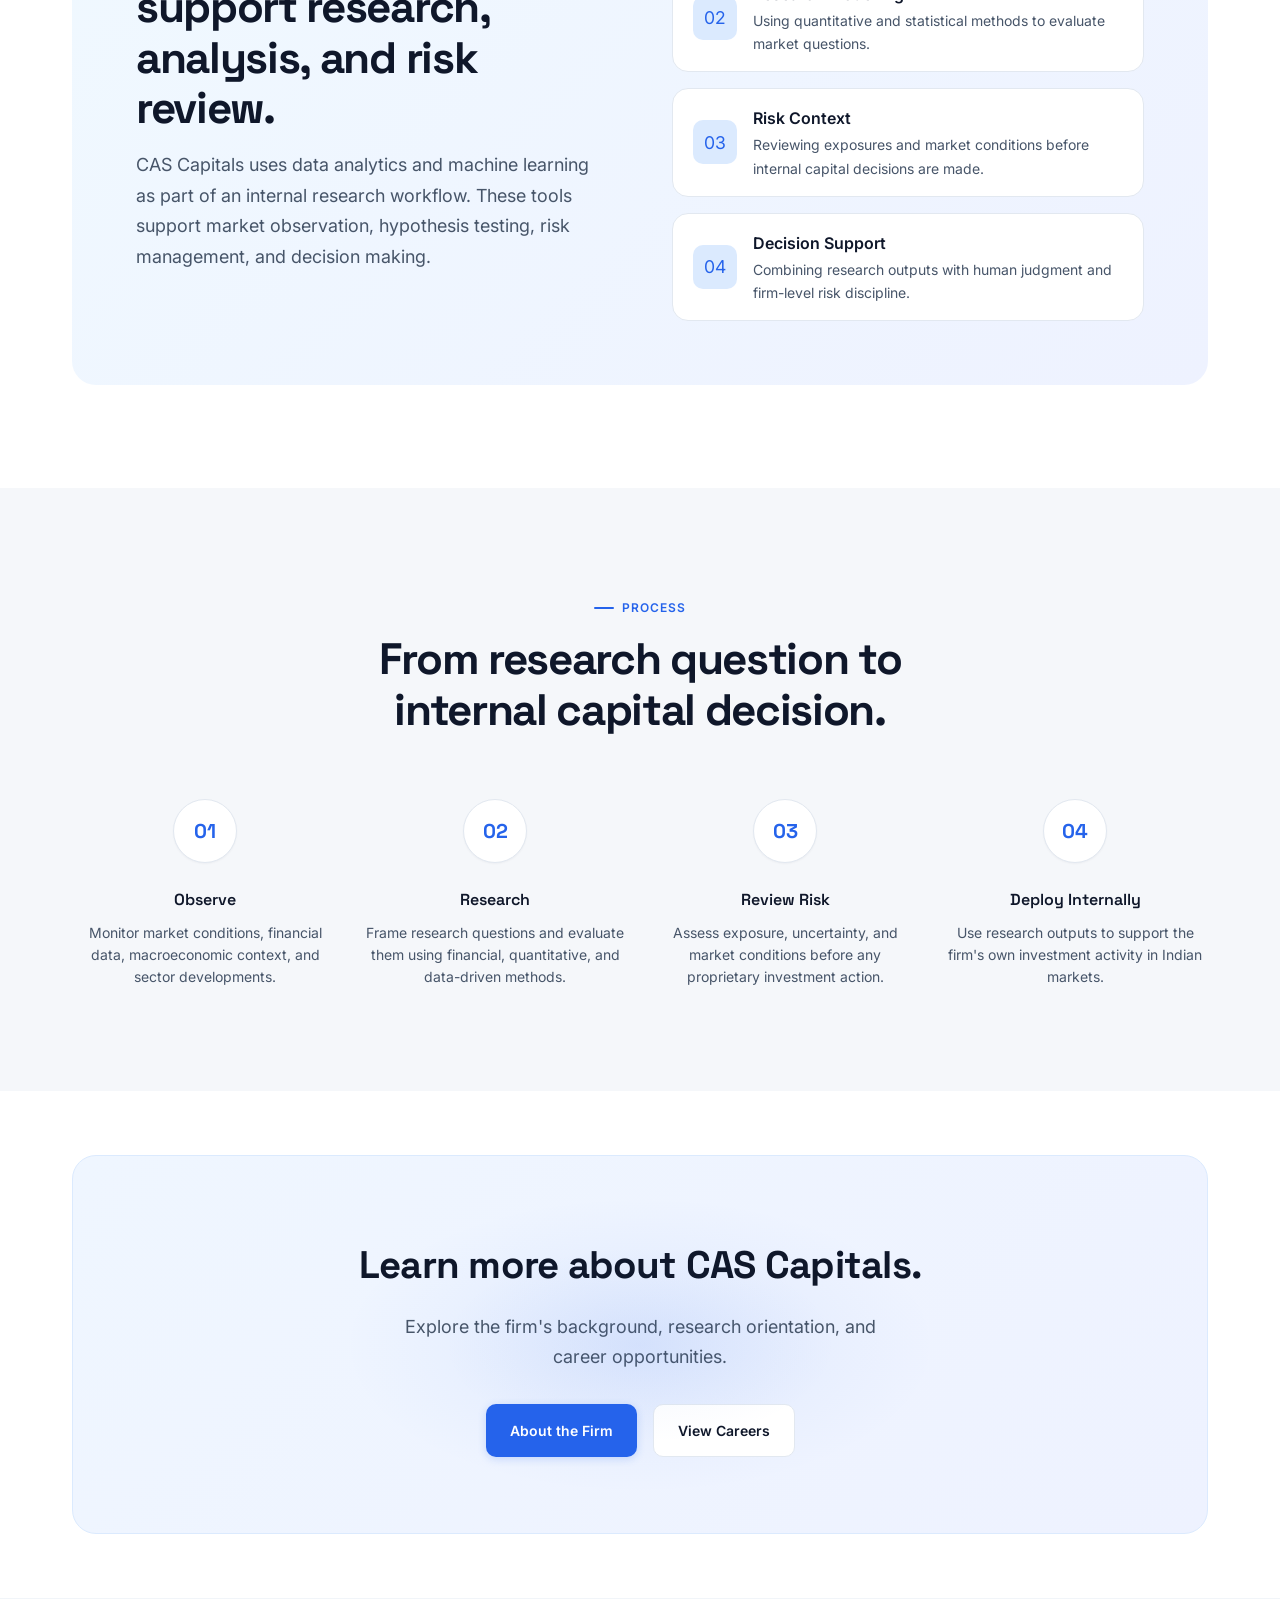
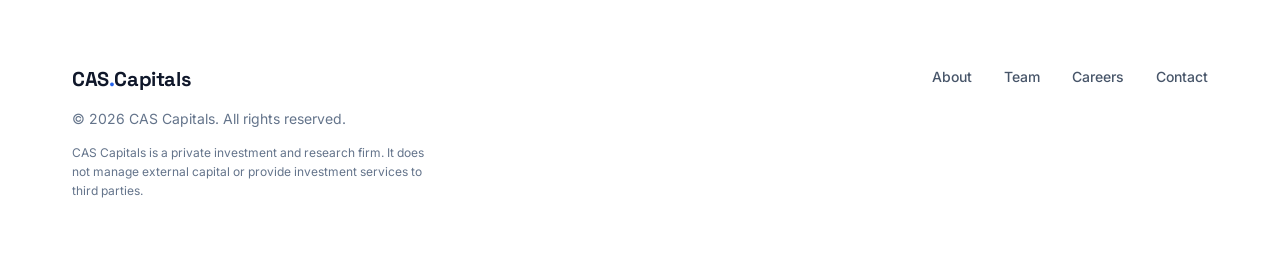
==== commit 11e1de51: "UI Updates" ====
--- a/index.html
+++ b/index.html
@@ -12,7 +12,7 @@
   <link
     href="https://fonts.googleapis.com/css2?family=Inter:wght@300;400;500;600;700&family=Space+Grotesk:wght@300;400;500;600;700&display=swap"
     rel="stylesheet" />
-  <link rel="stylesheet" href="css/main.css?v=2" />
+  <link rel="stylesheet" href="css/main.css?v=4" />
 </head>
 
 <body>
@@ -264,44 +264,53 @@
         <div class="mission-text">
           <div class="section-label reveal">What We Do</div>
           <h2 class="section-title reveal reveal-d1">
-            A private firm focused on proprietary research and investing.
+            A private firm focused on <em>proprietary research</em> and <em>systematic investing.</em>
           </h2>
-          <p class="reveal reveal-d2">
+          <p class="reveal reveal-d2" style="font-size: 1.1rem; line-height: 1.8;">
             CAS Capitals deploys its own capital in Indian equity and
-            derivatives markets, with a focus on research-led Futures &amp;
-            Options strategies.
+            derivatives markets, with a focus on <strong>research-led Futures &amp;
+            Options strategies.</strong>
           </p>
           <p class="reveal reveal-d3">
             The firm conducts internal research on market structures,
             macroeconomic trends, sector developments, and investment
-            opportunities. Its research process combines financial analysis
-            with quantitative and data-driven methods.
-          </p>
-          <p class="reveal reveal-d4">
+            opportunities. Our process combines financial analysis
+            with <strong>quantitative and data-driven methods.</strong>
+          </p>
+          <p class="reveal reveal-d4" style="color: var(--color-accent); font-weight: 600; border-left: 3px solid var(--color-accent); padding-left: 12px; margin-top: 24px;">
             CAS Capitals does not manage external capital and does not provide
             investment services to third parties.
           </p>
         </div>
-        <div class="mission-stats reveal reveal-d2">
-          <div class="card">
-            <div class="card-title">Proprietary Investing</div>
-            <p class="card-text">
-              Investment activity is conducted for the firm's own account
-              using internal research and risk processes.
+        <div class="mission-stats">
+          <div class="about-card card-pi reveal reveal-d1">
+            <div class="about-card-header">
+              <h3 class="about-card-title">Proprietary Investing</h3>
+              <span class="about-card-num">01</span>
+            </div>
+            <p class="about-card-text">
+              Investment activity is conducted <strong>exclusively for the firm's own account</strong>
+              using internal research and risk parameters.
             </p>
           </div>
-          <div class="card">
-            <div class="card-title">Financial Research</div>
-            <p class="card-text">
-              Research spans market structures, macroeconomic context, sector
-              analysis, and opportunity evaluation.
+          <div class="about-card card-fr reveal reveal-d2">
+            <div class="about-card-header">
+              <h3 class="about-card-title">Financial Research</h3>
+              <span class="about-card-num">02</span>
+            </div>
+            <p class="about-card-text">
+              Research spans market microstructure, macroeconomic context, sector
+              analysis, and <strong>systematic opportunity evaluation.</strong>
             </p>
           </div>
-          <div class="card">
-            <div class="card-title">Data Analytics</div>
-            <p class="card-text">
-              Data science methods support research, risk management, and
-              decision making across the firm.
+          <div class="about-card card-da reveal reveal-d3">
+            <div class="about-card-header">
+              <h3 class="about-card-title">Data Analytics</h3>
+              <span class="about-card-num">03</span>
+            </div>
+            <p class="about-card-text">
+              <strong>Data science methodologies</strong> support research model monitoring, risk management, and
+              decision-making workflows.
             </p>
           </div>
         </div>
@@ -324,52 +333,88 @@
         </p>
       </div>
       <div class="features-grid">
-        <div class="card reveal reveal-d1">
-          <div class="card-icon">PI</div>
-          <h3 class="card-title">Proprietary Investing</h3>
-          <p class="card-text">
-            Deploying the firm's own capital in Indian equity and derivatives
-            markets.
-          </p>
-        </div>
-        <div class="card reveal reveal-d2">
-          <div class="card-icon">FR</div>
-          <h3 class="card-title">Financial Research</h3>
-          <p class="card-text">
-            Studying macroeconomic conditions, sectors, market structures, and
-            investment opportunities.
-          </p>
-        </div>
-        <div class="card reveal reveal-d3">
-          <div class="card-icon">QR</div>
-          <h3 class="card-title">Quantitative Research</h3>
-          <p class="card-text">
-            Using systematic methods to structure research questions and
-            evaluate market behavior.
-          </p>
-        </div>
-        <div class="card reveal reveal-d1">
-          <div class="card-icon">DA</div>
-          <h3 class="card-title">Data Analytics</h3>
-          <p class="card-text">
-            Transforming market and research data into inputs for monitoring,
-            analysis, and risk review.
-          </p>
-        </div>
-        <div class="card reveal reveal-d2">
-          <div class="card-icon">ML</div>
-          <h3 class="card-title">AI &amp; Machine Learning</h3>
-          <p class="card-text">
-            Applying machine learning techniques where they can support
-            research and decision processes.
-          </p>
-        </div>
-        <div class="card reveal reveal-d3">
-          <div class="card-icon">RM</div>
-          <h3 class="card-title">Risk Management</h3>
-          <p class="card-text">
-            Using research and data to support disciplined evaluation of
-            exposure, uncertainty, and market conditions.
+        <!-- Proprietary Investing -->
+        <div class="capability-card card-pi reveal reveal-d1">
+          <div class="capability-card-icon">
+            <svg width="20" height="20" viewBox="0 0 24 24" fill="none" stroke="currentColor" stroke-width="2.2" stroke-linecap="round" stroke-linejoin="round">
+              <path d="M3 3v18h18"/>
+              <path d="M18.7 8l-5.1 5.2-2.8-2.7-5.3 5.3"/>
+            </svg>
+          </div>
+          <h3 class="capability-card-title">Proprietary Investing</h3>
+          <p class="capability-card-text">
+            Deploying the firm's own capital in Indian equity and derivatives markets.
+          </p>
+        </div>
+        
+        <!-- Financial Research -->
+        <div class="capability-card card-fr reveal reveal-d2">
+          <div class="capability-card-icon">
+            <svg width="20" height="20" viewBox="0 0 24 24" fill="none" stroke="currentColor" stroke-width="2.2" stroke-linecap="round" stroke-linejoin="round">
+              <circle cx="11" cy="11" r="8"/>
+              <line x1="21" y1="21" x2="16.65" y2="16.65"/>
+              <line x1="8" y1="11" x2="14" y2="11"/>
+            </svg>
+          </div>
+          <h3 class="capability-card-title">Financial Research</h3>
+          <p class="capability-card-text">
+            Studying macroeconomic conditions, sectors, market structures, and investment opportunities.
+          </p>
+        </div>
+
+        <!-- Quantitative Research -->
+        <div class="capability-card card-qr reveal reveal-d3">
+          <div class="capability-card-icon">
+            <svg width="20" height="20" viewBox="0 0 24 24" fill="none" stroke="currentColor" stroke-width="2.2" stroke-linecap="round" stroke-linejoin="round">
+              <rect x="3" y="3" width="18" height="18" rx="2"/>
+              <path d="M9 17v-5l3-3 3 3v5"/>
+            </svg>
+          </div>
+          <h3 class="capability-card-title">Quantitative Research</h3>
+          <p class="capability-card-text">
+            Using systematic methods to structure research questions and evaluate market behavior.
+          </p>
+        </div>
+
+        <!-- Data Analytics -->
+        <div class="capability-card card-da reveal reveal-d1">
+          <div class="capability-card-icon">
+            <svg width="20" height="20" viewBox="0 0 24 24" fill="none" stroke="currentColor" stroke-width="2.2" stroke-linecap="round" stroke-linejoin="round">
+              <line x1="18" y1="20" x2="18" y2="10"/>
+              <line x1="12" y1="20" x2="12" y2="4"/>
+              <line x1="6" y1="20" x2="6" y2="14"/>
+            </svg>
+          </div>
+          <h3 class="capability-card-title">Data Analytics</h3>
+          <p class="capability-card-text">
+            Transforming market and research data into inputs for monitoring, analysis, and risk review.
+          </p>
+        </div>
+
+        <!-- AI & Machine Learning -->
+        <div class="capability-card card-ml reveal reveal-d2">
+          <div class="capability-card-icon">
+            <svg width="20" height="20" viewBox="0 0 24 24" fill="none" stroke="currentColor" stroke-width="2.2" stroke-linecap="round" stroke-linejoin="round">
+              <path d="M12 2v20"/>
+              <path d="M17 5H9.5a3.5 3.5 0 0 0 0 7h5a3.5 3.5 0 0 1 0 7H6"/>
+            </svg>
+          </div>
+          <h3 class="capability-card-title">AI &amp; Machine Learning</h3>
+          <p class="capability-card-text">
+            Applying machine learning techniques where they can support research and decision processes.
+          </p>
+        </div>
+
+        <!-- Risk Management -->
+        <div class="capability-card card-rm reveal reveal-d3">
+          <div class="capability-card-icon">
+            <svg width="20" height="20" viewBox="0 0 24 24" fill="none" stroke="currentColor" stroke-width="2.2" stroke-linecap="round" stroke-linejoin="round">
+              <path d="M12 22s8-4 8-10V5l-8-3-8 3v7c0 6 8 10 8 10z"/>
+            </svg>
+          </div>
+          <h3 class="capability-card-title">Risk Management</h3>
+          <p class="capability-card-text">
+            Using research and data to support disciplined evaluation of exposure, uncertainty, and market conditions.
           </p>
         </div>
       </div>
--- a/css/main.css
+++ b/css/main.css
@@ -585,6 +585,131 @@
 }
 
 /* ------------------------------------------------------
+   7a. Capability Cards
+   ------------------------------------------------------ */
+.capability-card {
+  background: rgba(255, 255, 255, 0.7);
+  backdrop-filter: blur(10px);
+  -webkit-backdrop-filter: blur(10px);
+  border: 1px solid rgba(15, 23, 42, 0.05);
+  border-radius: var(--radius-2xl);
+  padding: var(--space-8);
+  position: relative;
+  overflow: hidden;
+  display: flex;
+  flex-direction: column;
+  gap: var(--space-4);
+  box-shadow: 
+    0 4px 6px rgba(15, 23, 42, 0.02),
+    0 10px 20px rgba(15, 23, 42, 0.03);
+  transition: all 0.4s cubic-bezier(0.16, 1, 0.3, 1);
+  z-index: 1;
+}
+
+/* Top accent line indicator on hover */
+.capability-card::before {
+  content: '';
+  position: absolute;
+  top: 0;
+  left: 0;
+  width: 100%;
+  height: 4px;
+  background: linear-gradient(90deg, var(--card-glow, var(--color-accent)), var(--color-accent-secondary));
+  transform: scaleX(0);
+  transform-origin: left;
+  transition: transform 0.4s cubic-bezier(0.16, 1, 0.3, 1);
+  z-index: 2;
+}
+
+.capability-card:hover::before {
+  transform: scaleX(1);
+}
+
+.capability-card:hover {
+  transform: translateY(-6px);
+  border-color: rgba(15, 23, 42, 0.08);
+  box-shadow: 
+    0 20px 40px -15px rgba(15, 23, 42, 0.08),
+    0 0 30px rgba(37, 99, 235, 0.02);
+  background: #ffffff;
+}
+
+/* Modern soft gradient bubble on hover behind the card */
+.capability-card::after {
+  content: '';
+  position: absolute;
+  width: 150px;
+  height: 150px;
+  background: radial-gradient(circle, var(--card-glow, rgba(37, 99, 235, 0.08)) 0%, transparent 70%);
+  bottom: -75px;
+  right: -75px;
+  pointer-events: none;
+  z-index: 0;
+  opacity: 0;
+  transition: opacity 0.4s ease;
+}
+
+.capability-card:hover::after {
+  opacity: 0.6;
+}
+
+.capability-card-icon {
+  width: 46px;
+  height: 46px;
+  display: flex;
+  align-items: center;
+  justify-content: center;
+  border-radius: 12px;
+  background: rgba(15, 23, 42, 0.03);
+  color: var(--card-glow, var(--color-accent));
+  transition: all 0.4s cubic-bezier(0.16, 1, 0.3, 1);
+  border: 1px solid rgba(15, 23, 42, 0.05);
+  margin-bottom: var(--space-2);
+  position: relative;
+  z-index: 2;
+}
+
+.capability-card:hover .capability-card-icon {
+  background: var(--card-glow, var(--color-accent));
+  color: #ffffff;
+  border-color: transparent;
+}
+
+.capability-card-title {
+  font-family: var(--font-display);
+  font-size: var(--text-lg);
+  font-weight: 600;
+  color: var(--color-text);
+  margin-bottom: 2px;
+  position: relative;
+  z-index: 2;
+}
+
+.capability-card-text {
+  font-size: var(--text-sm);
+  color: var(--color-text-secondary);
+  line-height: 1.7;
+  position: relative;
+  z-index: 2;
+}
+
+/* Unique color glows per capability segment */
+.capability-card.card-pi { --card-glow: #2563eb; }
+.capability-card.card-fr { --card-glow: #06b6d4; }
+.capability-card.card-qr { --card-glow: #4f46e5; }
+.capability-card.card-da { --card-glow: #10b981; }
+.capability-card.card-ml { --card-glow: #a855f7; }
+.capability-card.card-rm { --card-glow: #f43f5e; }
+
+/* Custom glow shadows on hover for each segment icon */
+.capability-card.card-pi:hover .capability-card-icon { box-shadow: 0 4px 12px rgba(37, 99, 235, 0.25); }
+.capability-card.card-fr:hover .capability-card-icon { box-shadow: 0 4px 12px rgba(6, 182, 212, 0.25); }
+.capability-card.card-qr:hover .capability-card-icon { box-shadow: 0 4px 12px rgba(79, 70, 229, 0.25); }
+.capability-card.card-da:hover .capability-card-icon { box-shadow: 0 4px 12px rgba(16, 185, 129, 0.25); }
+.capability-card.card-ml:hover .capability-card-icon { box-shadow: 0 4px 12px rgba(168, 85, 247, 0.25); }
+.capability-card.card-rm:hover .capability-card-icon { box-shadow: 0 4px 12px rgba(244, 63, 94, 0.25); }
+
+/* ------------------------------------------------------
    8. Badges & Tags
    ------------------------------------------------------ */
 .badge {
@@ -1812,10 +1937,108 @@
 }
 
 .mission-stats {
-  display: grid;
-  grid-template-columns: 1fr 1fr;
-  gap: var(--space-6);
-}
+  display: flex;
+  flex-direction: column;
+  gap: var(--space-5);
+}
+
+/* ------------------------------------------------------
+   About Section — V4 Premium Cards
+   ------------------------------------------------------ */
+.about-card {
+  background: rgba(255, 255, 255, 0.7);
+  backdrop-filter: blur(10px);
+  -webkit-backdrop-filter: blur(10px);
+  border: 1px solid rgba(15, 23, 42, 0.05);
+  border-left: 3px solid rgba(15, 23, 42, 0.1);
+  border-radius: 16px;
+  padding: 20px 24px;
+  position: relative;
+  overflow: hidden;
+  box-shadow: 
+    0 2px 4px rgba(15, 23, 42, 0.01),
+    0 8px 16px rgba(15, 23, 42, 0.02);
+  transition: all 0.4s cubic-bezier(0.16, 1, 0.3, 1);
+  display: flex;
+  flex-direction: column;
+  gap: 8px;
+  z-index: 1;
+}
+
+.about-card:hover {
+  transform: translateY(-4px) translateX(4px);
+  border-color: rgba(15, 23, 42, 0.08);
+  border-left-color: var(--card-glow, var(--color-accent));
+  border-left-width: 5px;
+  background: #ffffff;
+  box-shadow: 
+    0 15px 35px -10px rgba(15, 23, 42, 0.08),
+    0 0 25px rgba(37, 99, 235, 0.01);
+}
+
+/* Hover background radial indicator */
+.about-card::after {
+  content: '';
+  position: absolute;
+  width: 120px;
+  height: 120px;
+  background: radial-gradient(circle, var(--card-glow, rgba(37, 99, 235, 0.05)) 0%, transparent 70%);
+  bottom: -60px;
+  right: -60px;
+  pointer-events: none;
+  z-index: 0;
+  opacity: 0;
+  transition: opacity 0.4s ease;
+}
+
+.about-card:hover::after {
+  opacity: 0.4;
+}
+
+.about-card-header {
+  display: flex;
+  justify-content: space-between;
+  align-items: center;
+  position: relative;
+  z-index: 2;
+}
+
+.about-card-title {
+  font-family: var(--font-display);
+  font-size: var(--text-lg);
+  font-weight: 600;
+  color: var(--color-text);
+  line-height: 1.2;
+}
+
+.about-card-num {
+  font-family: var(--font-display);
+  font-size: 16px;
+  font-weight: 700;
+  color: rgba(15, 23, 42, 0.12);
+  transition: color 0.4s ease;
+}
+
+.about-card:hover .about-card-num {
+  color: var(--card-glow, var(--color-accent));
+}
+
+.about-card-text {
+  font-size: var(--text-sm);
+  color: var(--color-text-secondary);
+  line-height: 1.6;
+  position: relative;
+  z-index: 2;
+}
+
+.about-card-text strong {
+  color: var(--color-text);
+}
+
+/* Unique color profiles for about-card */
+.about-card.card-pi { --card-glow: #2563eb; }
+.about-card.card-fr { --card-glow: #06b6d4; }
+.about-card.card-da { --card-glow: #10b981; }
 
 .stat-card {
   background: var(--color-bg);
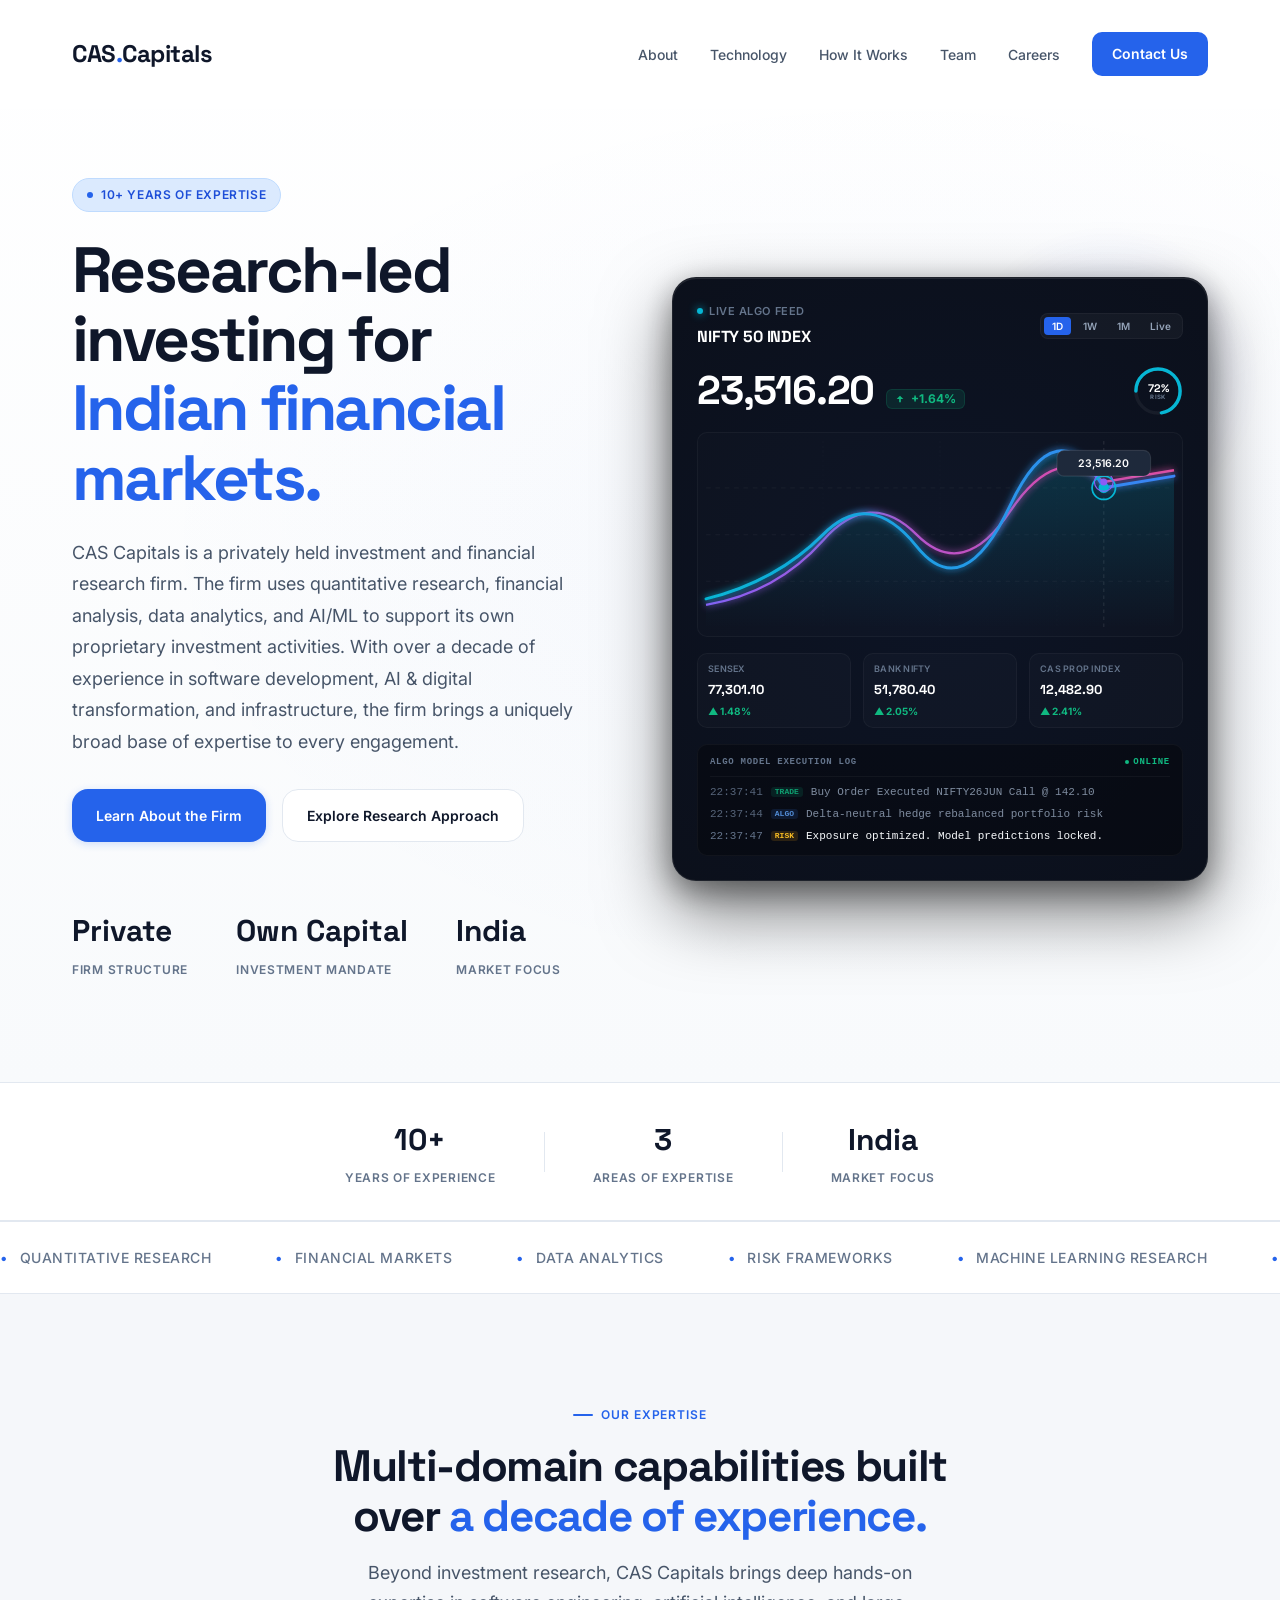
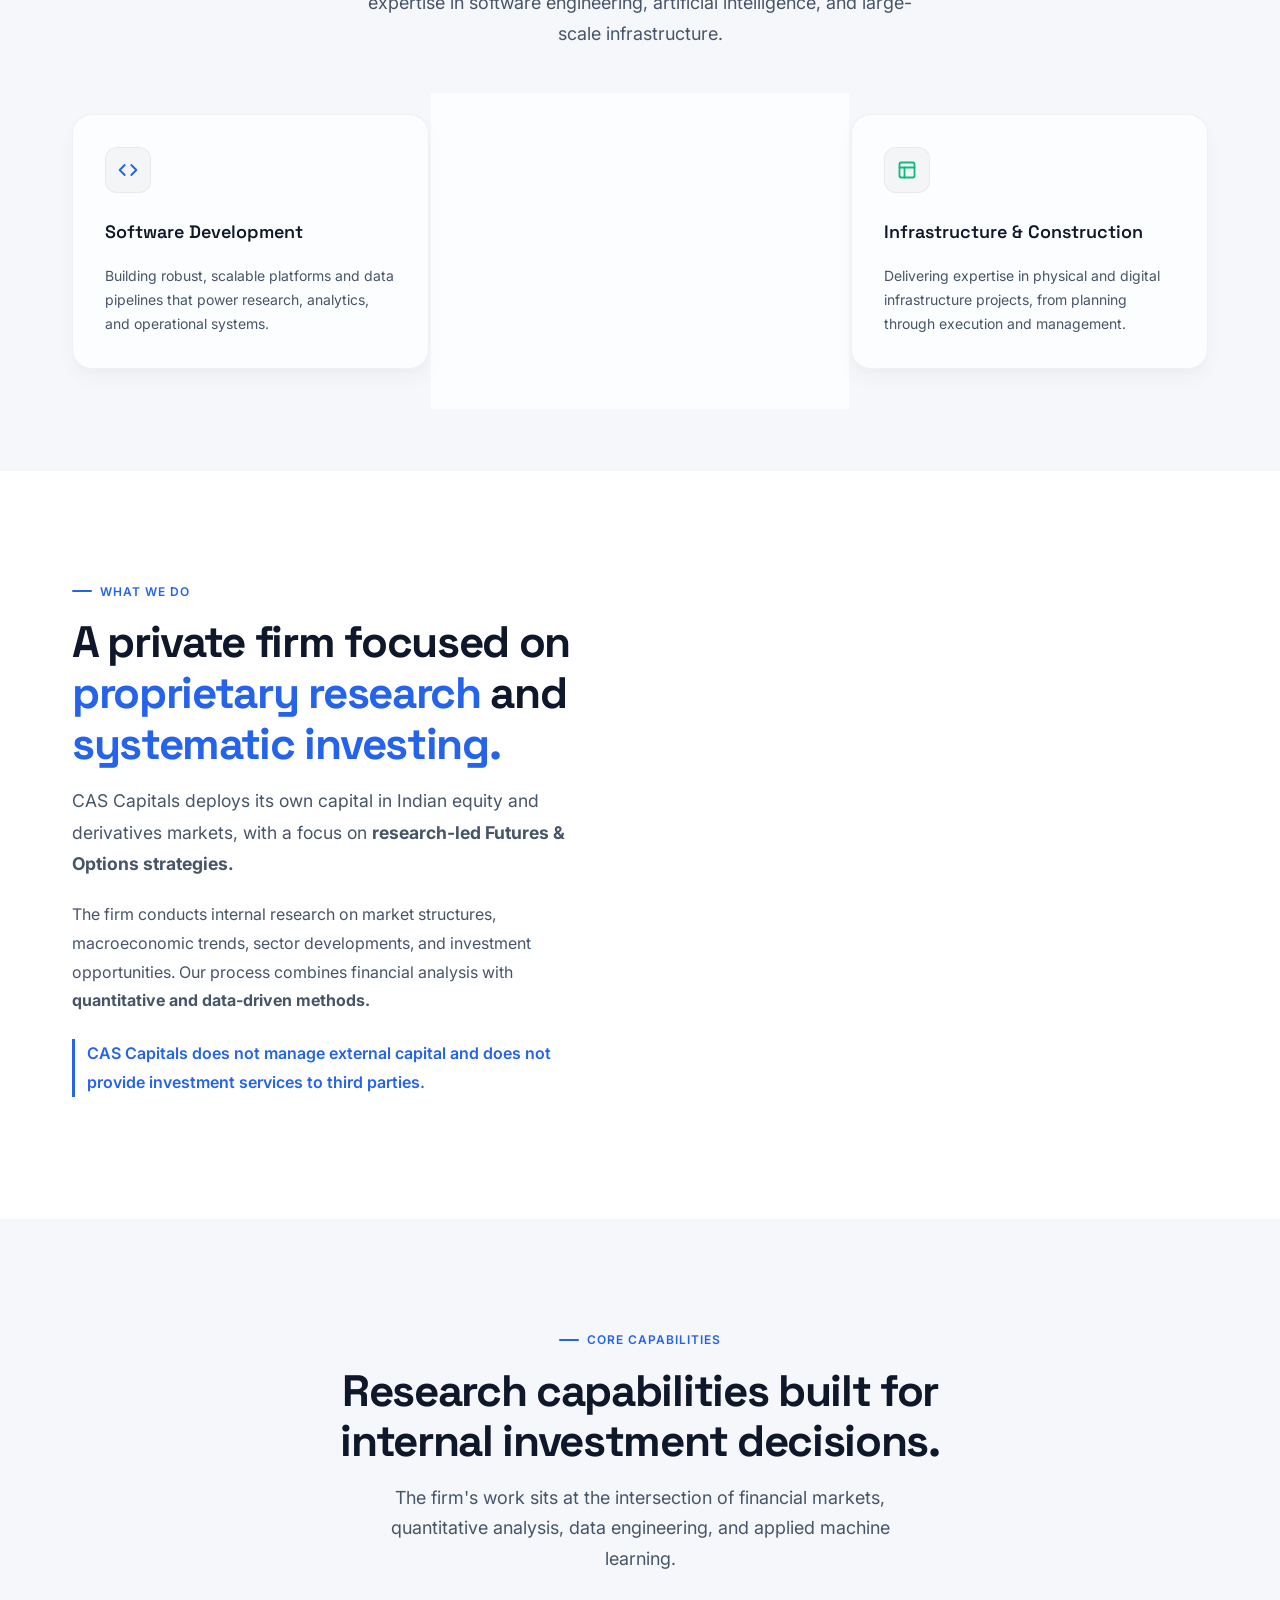
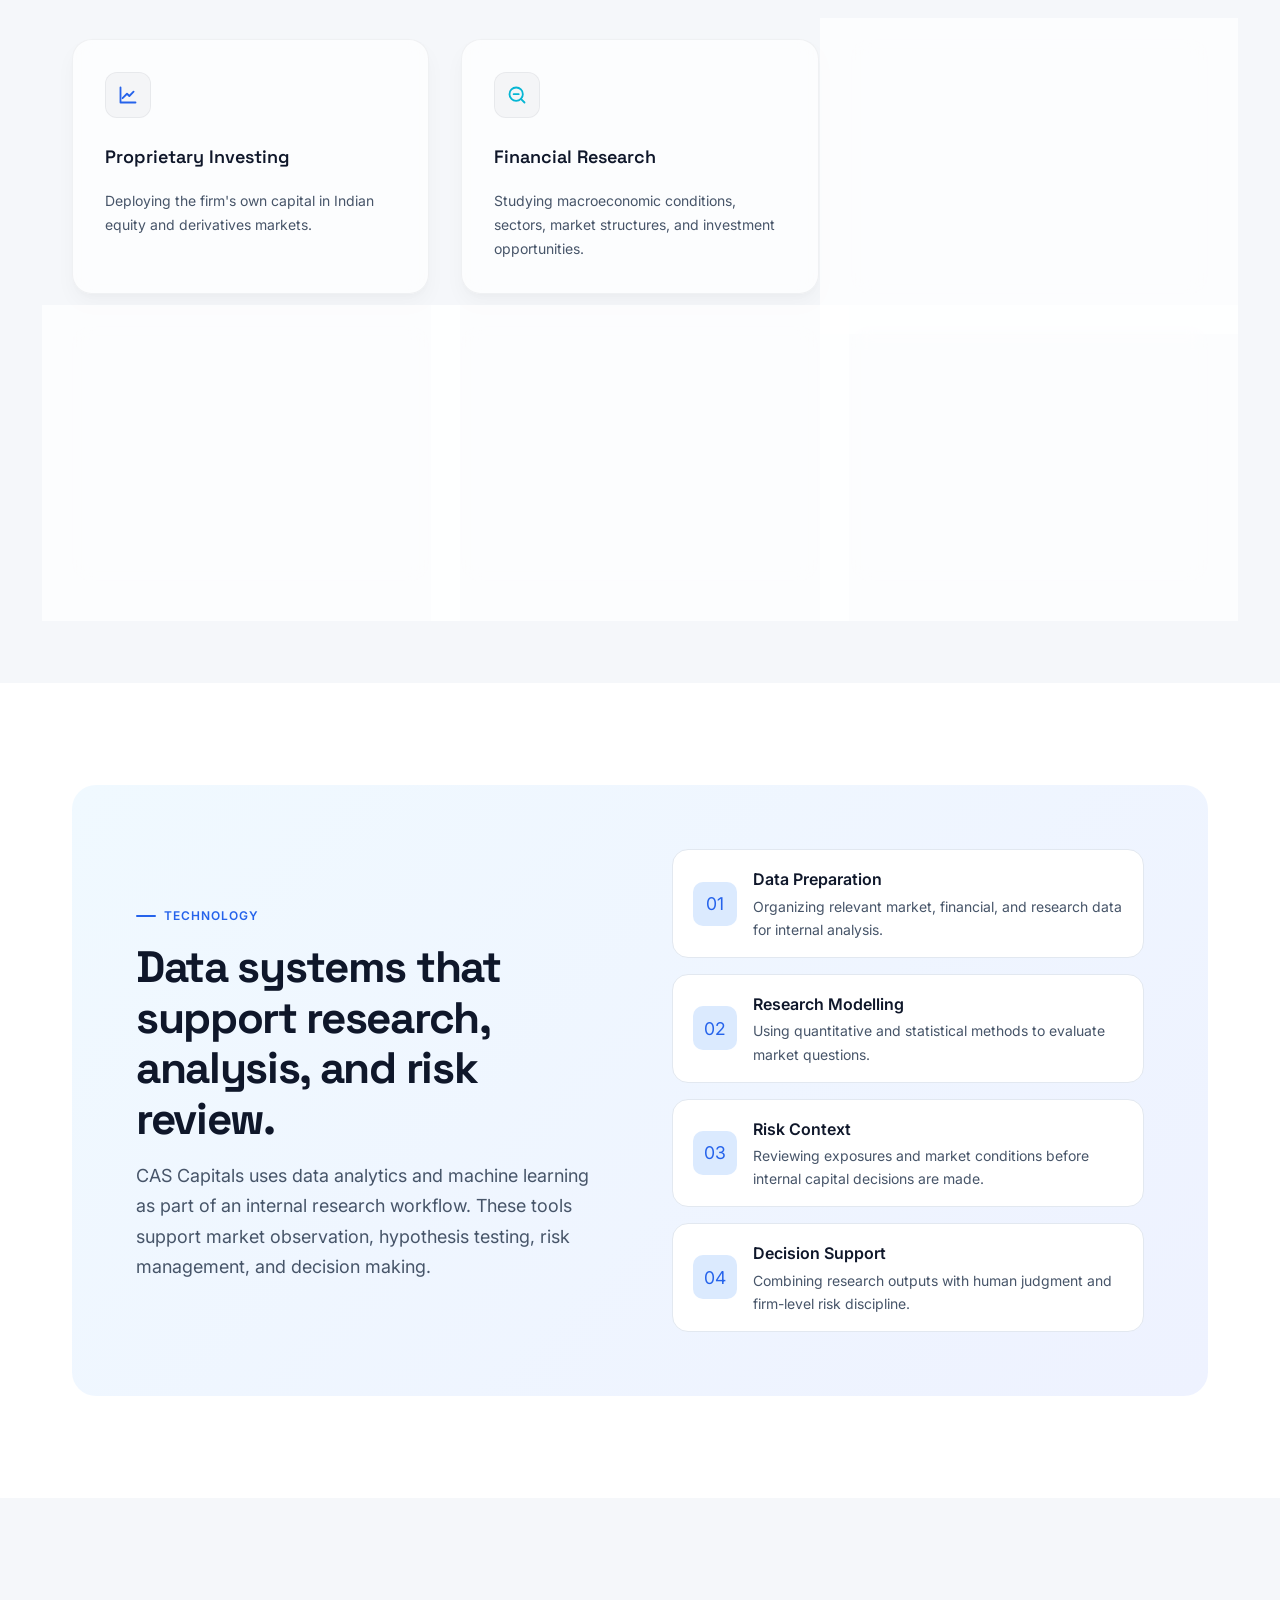
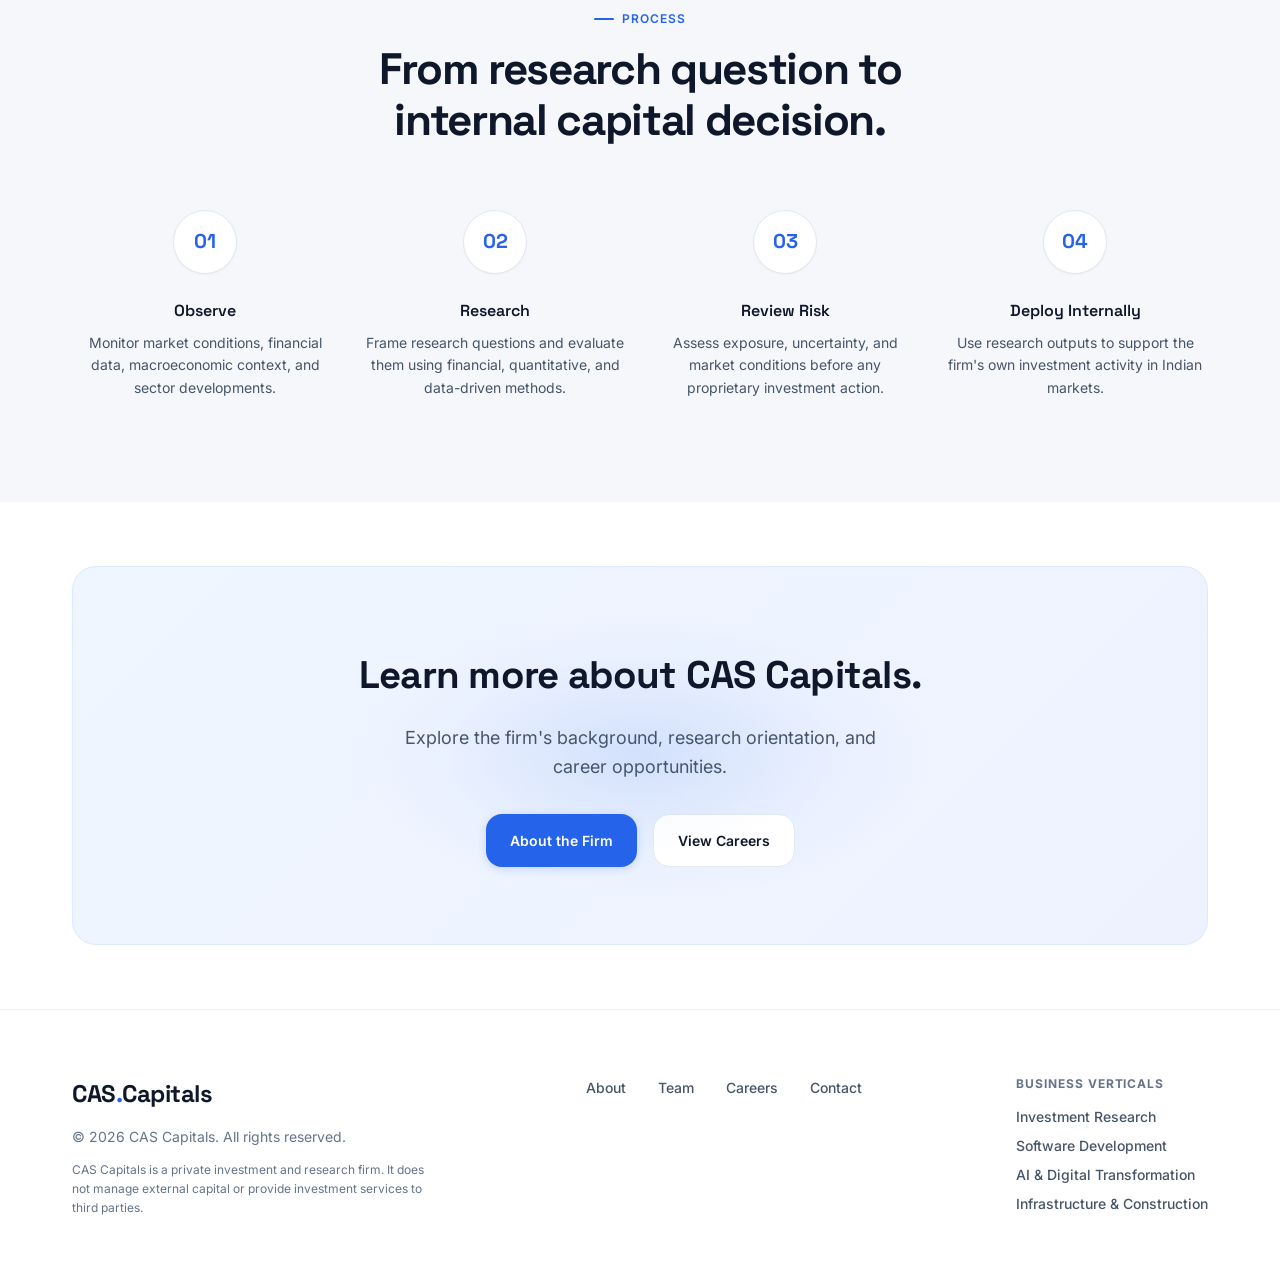
==== commit 0b58475c: "Improve UI/UX, responsiveness and enterprise design polish" ====
--- a/index.html
+++ b/index.html
@@ -4,18 +4,45 @@
 <head>
   <meta charset="UTF-8" />
   <meta name="viewport" content="width=device-width, initial-scale=1.0" />
-  <title>CAS Capitals — Proprietary Investment Research</title>
+  <title>CAS Capitals — Proprietary Investment Research, Software Development, AI &amp; Infrastructure</title>
   <meta name="description"
-    content="CAS Capitals is a private investment and financial research firm focused on proprietary investing, quantitative research, data analytics, and AI/ML for Indian financial markets." />
+    content="CAS Capitals is a private investment and financial research firm with over 10 years of expertise in proprietary investing, software development, AI &amp; digital transformation, and infrastructure &amp; construction." />
+  <meta property="og:title" content="CAS Capitals — Proprietary Investment Research, Software Development, AI &amp; Infrastructure" />
+  <meta property="og:description" content="CAS Capitals is a private investment and financial research firm with over 10 years of expertise in proprietary investing, software development, AI &amp; digital transformation, and infrastructure &amp; construction." />
+  <meta property="og:type" content="website" />
+  <meta property="og:url" content="https://cascapitals.com" />
+  <meta name="twitter:card" content="summary_large_image" />
+  <meta name="twitter:title" content="CAS Capitals — Proprietary Investment Research, Software Development, AI &amp; Infrastructure" />
+  <meta name="twitter:description" content="CAS Capitals is a private investment and financial research firm with over 10 years of expertise in proprietary investing, software development, AI &amp; digital transformation, and infrastructure &amp; construction." />
+  <link rel="canonical" href="https://cascapitals.com" />
   <link rel="preconnect" href="https://fonts.googleapis.com" />
   <link rel="preconnect" href="https://fonts.gstatic.com" crossorigin />
   <link
     href="https://fonts.googleapis.com/css2?family=Inter:wght@300;400;500;600;700&family=Space+Grotesk:wght@300;400;500;600;700&display=swap"
     rel="stylesheet" />
   <link rel="stylesheet" href="css/main.css?v=4" />
+  <script type="application/ld+json">
+  {
+    "@context": "https://schema.org",
+    "@type": "Organization",
+    "name": "CAS Capitals",
+    "url": "https://cascapitals.com",
+    "description": "A private investment and financial research firm with over 10 years of expertise in proprietary investing, software development, AI & digital transformation, and infrastructure & construction.",
+    "foundingDate": "2015",
+    "knowsAbout": [
+      "Proprietary Investment Research",
+      "Software Development",
+      "Artificial Intelligence",
+      "Digital Transformation",
+      "Infrastructure & Construction"
+    ]
+  }
+  </script>
 </head>
 
 <body>
+  <a href="#main-content" class="skip-link">Skip to main content</a>
+
   <!-- NAV -->
   <nav class="navbar">
     <div class="container navbar-inner">
@@ -32,13 +59,14 @@
     </div>
   </nav>
 
+  <main id="main-content">
   <!-- HERO -->
   <section class="hero">
     <div class="container">
       <div class="hero-grid">
         <div class="hero-content">
           <div class="badge hero-badge reveal">
-            <span class="badge-dot"></span>Private investment research firm
+            <span class="badge-dot"></span>10+ Years of Expertise
           </div>
           <h1 class="hero-title reveal reveal-d1">
             Research-led investing for <em>Indian financial markets.</em>
@@ -47,7 +75,10 @@
             CAS Capitals is a privately held investment and financial research
             firm. The firm uses quantitative research, financial analysis,
             data analytics, and AI/ML to support its own proprietary
-            investment activities.
+            investment activities. With over a decade of experience in
+            software development, AI &amp; digital transformation, and
+            infrastructure, the firm brings a uniquely broad base of
+            expertise to every engagement.
           </p>
           <div class="hero-actions reveal reveal-d3">
             <a href="about.html" class="btn btn-primary">Learn About the Firm</a>
@@ -81,11 +112,11 @@
                 </div>
                 <h3 class="dashboard-index-name">NIFTY 50 INDEX</h3>
               </div>
-              <div class="dashboard-tabs">
-                <span class="tab active">1D</span>
-                <span class="tab">1W</span>
-                <span class="tab">1M</span>
-                <span class="tab">Live</span>
+              <div class="dashboard-tabs" role="tablist">
+                <button type="button" class="tab active" role="tab" aria-selected="true">1D</button>
+                <button type="button" class="tab" role="tab" aria-selected="false">1W</button>
+                <button type="button" class="tab" role="tab" aria-selected="false">1M</button>
+                <button type="button" class="tab" role="tab" aria-selected="false">Live</button>
               </div>
             </div>
 
@@ -115,7 +146,7 @@
 
             <!-- Main SVG Area Chart (Dual-Neon Lines) -->
             <div class="chart-container">
-              <svg class="main-chart-svg" viewBox="0 0 400 160">
+              <svg class="main-chart-svg" viewBox="0 0 400 160" role="img" aria-label="NIFTY 50 index price chart showing upward trend with model prediction overlay and risk gauge indicator">
                 <defs>
                   <linearGradient id="cyan-gradient" x1="0" y1="0" x2="0" y2="1">
                     <stop offset="0%" stop-color="#06b6d4" stop-opacity="0.2"/>
@@ -211,7 +242,7 @@
                 <span>Algo Model Execution Log</span>
                 <span class="terminal-status">Online</span>
               </div>
-              <div class="terminal-log-rows" id="terminal-logs">
+              <div class="terminal-log-rows" id="terminal-logs" aria-live="polite">
                 <div class="log-row">
                   <span class="log-time">14:26:02</span>
                   <span class="log-tag tag-success">Trade</span>
@@ -235,6 +266,28 @@
     </div>
   </section>
 
+  <!-- STATS STRIP -->
+  <div class="stats-strip">
+    <div class="container">
+      <div class="stats-strip-inner">
+        <div class="stat-item">
+          <div class="stat-value">10+</div>
+          <div class="stat-label">Years of Experience</div>
+        </div>
+        <div class="stat-divider"></div>
+        <div class="stat-item">
+          <div class="stat-value">3</div>
+          <div class="stat-label">Areas of Expertise</div>
+        </div>
+        <div class="stat-divider"></div>
+        <div class="stat-item">
+          <div class="stat-value">India</div>
+          <div class="stat-label">Market Focus</div>
+        </div>
+      </div>
+    </div>
+  </div>
+
   <!-- MARQUEE -->
   <div class="marquee-section">
     <div class="marquee-track">
@@ -246,6 +299,9 @@
       <span class="marquee-item"><span class="dot">•</span> Indian Equity Markets</span>
       <span class="marquee-item"><span class="dot">•</span> Derivatives Research</span>
       <span class="marquee-item"><span class="dot">•</span> Systematic Analysis</span>
+      <span class="marquee-item"><span class="dot">•</span> Software Development</span>
+      <span class="marquee-item"><span class="dot">•</span> AI &amp; Digital Transformation</span>
+      <span class="marquee-item"><span class="dot">•</span> Infrastructure &amp; Construction</span>
       <span class="marquee-item"><span class="dot">•</span> Quantitative Research</span>
       <span class="marquee-item"><span class="dot">•</span> Financial Markets</span>
       <span class="marquee-item"><span class="dot">•</span> Data Analytics</span>
@@ -254,8 +310,70 @@
       <span class="marquee-item"><span class="dot">•</span> Indian Equity Markets</span>
       <span class="marquee-item"><span class="dot">•</span> Derivatives Research</span>
       <span class="marquee-item"><span class="dot">•</span> Systematic Analysis</span>
+      <span class="marquee-item"><span class="dot">•</span> Software Development</span>
+      <span class="marquee-item"><span class="dot">•</span> AI &amp; Digital Transformation</span>
+      <span class="marquee-item"><span class="dot">•</span> Infrastructure &amp; Construction</span>
     </div>
   </div>
+
+  <!-- EXPERTISE -->
+  <section class="section section-alt" id="expertise">
+    <div class="container">
+      <div class="section-header center">
+        <div class="section-label reveal">Our Expertise</div>
+        <h2 class="section-title reveal reveal-d1">
+          Multi-domain capabilities built over <em>a decade of experience.</em>
+        </h2>
+        <p class="section-sub reveal reveal-d2">
+          Beyond investment research, CAS Capitals brings deep hands-on
+          expertise in software engineering, artificial intelligence, and
+          large-scale infrastructure.
+        </p>
+      </div>
+      <div class="features-grid">
+        <div class="capability-card card-pi reveal reveal-d1">
+          <div class="capability-card-icon">
+            <svg width="20" height="20" viewBox="0 0 24 24" fill="none" stroke="currentColor" stroke-width="2.2" stroke-linecap="round" stroke-linejoin="round" aria-hidden="true">
+              <polyline points="16 18 22 12 16 6"/>
+              <polyline points="8 6 2 12 8 18"/>
+            </svg>
+          </div>
+          <h3 class="capability-card-title">Software Development</h3>
+          <p class="capability-card-text">
+            Building robust, scalable platforms and data pipelines that
+            power research, analytics, and operational systems.
+          </p>
+        </div>
+        <div class="capability-card card-ml reveal reveal-d2">
+          <div class="capability-card-icon">
+            <svg width="20" height="20" viewBox="0 0 24 24" fill="none" stroke="currentColor" stroke-width="2.2" stroke-linecap="round" stroke-linejoin="round" aria-hidden="true">
+              <path d="M12 2v20"/>
+              <path d="M17 5H9.5a3.5 3.5 0 0 0 0 7h5a3.5 3.5 0 0 1 0 7H6"/>
+            </svg>
+          </div>
+          <h3 class="capability-card-title">AI &amp; Digital Transformation</h3>
+          <p class="capability-card-text">
+            Applying machine learning, automation, and digital strategies
+            to improve research, decision-making, and business operations.
+          </p>
+        </div>
+        <div class="capability-card card-da reveal reveal-d3">
+          <div class="capability-card-icon">
+            <svg width="20" height="20" viewBox="0 0 24 24" fill="none" stroke="currentColor" stroke-width="2.2" stroke-linecap="round" stroke-linejoin="round" aria-hidden="true">
+              <rect x="3" y="3" width="18" height="18" rx="2"/>
+              <path d="M3 9h18"/>
+              <path d="M9 21V9"/>
+            </svg>
+          </div>
+          <h3 class="capability-card-title">Infrastructure &amp; Construction</h3>
+          <p class="capability-card-text">
+            Delivering expertise in physical and digital infrastructure
+            projects, from planning through execution and management.
+          </p>
+        </div>
+      </div>
+    </div>
+  </section>
 
   <!-- ABOUT -->
   <section class="section" id="about">
@@ -549,6 +667,8 @@
     </div>
   </section>
 
+  </main>
+
   <!-- FOOTER -->
   <footer class="footer">
     <div class="container">
@@ -568,6 +688,15 @@
           <li><a href="careers.html">Careers</a></li>
           <li><a href="contact.html">Contact</a></li>
         </ul>
+        <div class="footer-verticals">
+          <span class="footer-verticals-title">Business Verticals</span>
+          <ul class="footer-verticals-list">
+            <li>Investment Research</li>
+            <li>Software Development</li>
+            <li>AI &amp; Digital Transformation</li>
+            <li>Infrastructure &amp; Construction</li>
+          </ul>
+        </div>
       </div>
     </div>
   </footer>
--- a/css/main.css
+++ b/css/main.css
@@ -149,6 +149,26 @@
 }
 
 /* ------------------------------------------------------
+   2a. Accessibility - Skip Link
+   ------------------------------------------------------ */
+.skip-link {
+  position: absolute;
+  top: -100%;
+  left: 8px;
+  z-index: 1000;
+  padding: 8px 16px;
+  background: var(--color-accent);
+  color: #fff;
+  font-size: 0.875rem;
+  font-weight: 600;
+  border-radius: var(--radius-md);
+  transition: top 0.2s;
+}
+.skip-link:focus {
+  top: 8px;
+}
+
+/* ------------------------------------------------------
    3. Layout Utilities
    ------------------------------------------------------ */
 .container {
@@ -162,6 +182,7 @@
 .section {
   padding-top: clamp(4rem, 8vw, 8rem);
   padding-bottom: clamp(4rem, 8vw, 8rem);
+  transition: background-color 0.6s ease;
 }
 
 .section-alt {
@@ -189,6 +210,7 @@
   text-transform: uppercase;
   color: var(--color-accent);
   margin-bottom: var(--space-4);
+  max-width: fit-content;
 }
 
 .section-label::before {
@@ -263,7 +285,7 @@
 
 .logo {
   font-family: var(--font-display);
-  font-size: var(--text-xl);
+  font-size: var(--text-2xl);
   font-weight: 700;
   letter-spacing: -0.02em;
   color: var(--color-text);
@@ -315,6 +337,16 @@
   background-color: var(--color-accent-hover);
 }
 
+.nav-hover-backdrop {
+  position: absolute;
+  pointer-events: none;
+  background: var(--color-bg-soft);
+  border-radius: var(--radius-md);
+  transition: all 0.25s cubic-bezier(0.16, 1, 0.3, 1);
+  z-index: -1;
+  opacity: 0;
+}
+
 .mobile-menu-btn {
   display: none;
   width: 40px;
@@ -333,6 +365,8 @@
 @media (max-width: 900px) {
   .navbar {
     width: 95%;
+    left: 2.5%;
+    right: auto;
     padding: 0.5rem 1rem;
     top: 12px;
   }
@@ -340,6 +374,11 @@
   .navbar.scrolled {
     top: 8px;
     padding: 0.4rem 1rem;
+  }
+
+  .navbar-inner {
+    height: auto;
+    min-height: 52px;
   }
 
   .nav-links {
@@ -447,6 +486,33 @@
   color: var(--color-accent);
 }
 
+.footer-verticals {
+  display: flex;
+  flex-direction: column;
+  gap: var(--space-3);
+}
+
+.footer-verticals-title {
+  font-size: var(--text-xs);
+  font-weight: 700;
+  letter-spacing: 0.08em;
+  text-transform: uppercase;
+  color: var(--color-text-muted);
+}
+
+.footer-verticals-list {
+  display: flex;
+  flex-direction: column;
+  gap: var(--space-2);
+}
+
+.footer-verticals-list li {
+  font-size: var(--text-sm);
+  font-weight: 500;
+  color: var(--color-text-secondary);
+  line-height: 1.5;
+}
+
 @media (max-width: 640px) {
   .footer-inner {
     flex-direction: column;
@@ -456,6 +522,12 @@
   .footer-links {
     flex-wrap: wrap;
     gap: var(--space-6);
+  }
+
+  .footer-verticals-list {
+    flex-direction: row;
+    flex-wrap: wrap;
+    gap: var(--space-3) var(--space-6);
   }
 }
 
@@ -470,12 +542,17 @@
   font-size: var(--text-sm);
   font-weight: 600;
   padding: 0.875rem 1.5rem;
-  border-radius: var(--radius-md);
+  border-radius: var(--radius-lg);
   transition: transform var(--transition-fast), box-shadow var(--transition-fast), background-color var(--transition-fast), border-color var(--transition-fast);
 }
 
 .btn svg {
   flex-shrink: 0;
+  transition: transform var(--transition-fast);
+}
+
+.btn:hover svg {
+  transform: translateX(4px);
 }
 
 .btn-primary {
@@ -552,7 +629,7 @@
 }
 
 .card:hover {
-  transform: translateY(-2px);
+  transform: translateY(-4px);
   box-shadow: var(--shadow-card-hover);
   border-color: var(--color-accent-light);
 }
@@ -725,6 +802,12 @@
   font-weight: 600;
   letter-spacing: 0.05em;
   text-transform: uppercase;
+  transition: box-shadow var(--transition-fast), border-color var(--transition-fast);
+}
+
+.badge:hover {
+  box-shadow: 0 0 0 2px rgba(37, 99, 235, 0.12);
+  border-color: var(--color-accent);
 }
 
 .badge-dot {
@@ -993,35 +1076,6 @@
   color: var(--color-text-muted);
 }
 
-.mini-chart {
-  display: flex;
-  align-items: flex-end;
-  gap: var(--space-2);
-  height: 120px;
-  margin-bottom: var(--space-6);
-}
-
-.mini-bar {
-  flex: 1;
-  border-radius: 4px 4px 0 0;
-  background: linear-gradient(to top, var(--color-accent-secondary), var(--color-accent));
-  opacity: 0.85;
-  transform-origin: bottom;
-  animation: bar-grow 1.2s ease forwards;
-}
-
-@keyframes bar-grow {
-  from {
-    transform: scaleY(0);
-    opacity: 0;
-  }
-
-  to {
-    transform: scaleY(1);
-    opacity: 0.85;
-  }
-}
-
 .hero-stats {
   display: flex;
   gap: var(--space-12);
@@ -1047,6 +1101,11 @@
   letter-spacing: 0.06em;
   text-transform: uppercase;
   color: var(--color-text-muted);
+}
+
+.stat-link {
+  color: var(--color-text);
+  text-decoration: none;
 }
 
 .hero-decoration {
@@ -1480,6 +1539,7 @@
 .log-msg {
   text-overflow: ellipsis;
   overflow: hidden;
+  min-width: 0;
 }
 
 @media (max-width: 900px) {
@@ -1490,6 +1550,150 @@
 
   .hero-stats {
     gap: var(--space-8);
+  }
+}
+
+@media (max-width: 768px) {
+  .hero {
+    padding-top: calc(60px + clamp(3rem, 6vw, 5rem));
+  }
+
+  .market-dashboard {
+    padding: var(--space-4);
+  }
+
+  .dashboard-stats-grid {
+    grid-template-columns: repeat(2, 1fr);
+  }
+
+  .mini-ticker {
+    padding: 6px 8px;
+  }
+
+  .ticker-val {
+    font-size: 12px;
+  }
+
+  .dashboard-price {
+    font-size: clamp(1.5rem, 4vw, 2rem);
+  }
+}
+
+@media (max-width: 640px) {
+  .hero-grid {
+    gap: var(--space-8);
+  }
+
+  .hero-actions {
+    flex-direction: column;
+  }
+
+  .hero-actions .btn {
+    width: 100%;
+    justify-content: center;
+  }
+
+  .hero-sub {
+    font-size: var(--text-base);
+  }
+
+  .hero-card {
+    padding: var(--space-5);
+  }
+}
+
+@media (max-width: 480px) {
+  .dashboard-header {
+    flex-direction: column;
+    align-items: flex-start;
+    gap: 8px;
+  }
+
+  .dashboard-stats-grid {
+    grid-template-columns: 1fr;
+    gap: var(--space-2);
+  }
+
+  .mini-ticker {
+    flex-direction: row;
+    align-items: center;
+    gap: 8px;
+    padding: 6px 10px;
+  }
+
+  .ticker-name {
+    font-size: 10px;
+  }
+
+  .ticker-val {
+    font-size: 12px;
+  }
+
+  .ticker-change {
+    font-size: 10px;
+  }
+
+  .hero-title {
+    font-size: clamp(1.75rem, 7vw, 2.5rem);
+  }
+}
+
+/* ------------------------------------------------------
+   11. Marquee
+   ------------------------------------------------------ */
+.stats-strip {
+  background: var(--color-bg);
+  border-top: 1px solid var(--color-border);
+  border-bottom: 1px solid var(--color-border);
+  padding: var(--space-8) 0;
+}
+
+.stats-strip-inner {
+  display: flex;
+  align-items: center;
+  justify-content: center;
+  gap: var(--space-12);
+}
+
+.stats-strip .stat-item {
+  display: flex;
+  flex-direction: column;
+  align-items: center;
+  gap: var(--space-1);
+  text-align: center;
+}
+
+.stats-strip .stat-value {
+  font-family: var(--font-display);
+  font-size: var(--text-3xl);
+  font-weight: 700;
+  color: var(--color-text);
+}
+
+.stats-strip .stat-label {
+  font-size: var(--text-xs);
+  font-weight: 600;
+  letter-spacing: 0.06em;
+  text-transform: uppercase;
+  color: var(--color-text-muted);
+}
+
+.stat-divider {
+  width: 1px;
+  height: 40px;
+  background: var(--color-border);
+  flex-shrink: 0;
+}
+
+@media (max-width: 640px) {
+  .stats-strip-inner {
+    flex-direction: column;
+    gap: var(--space-6);
+  }
+
+  .stat-divider {
+    width: 40px;
+    height: 1px;
   }
 }
 
@@ -1554,11 +1758,6 @@
 @media (max-width: 900px) {
   .features-grid {
     gap: var(--space-6);
-  }
-}
-
-@media (max-width: 900px) {
-  .features-grid {
     grid-template-columns: repeat(2, 1fr);
   }
 }
@@ -1630,95 +1829,6 @@
 .ai-pill-text p {
   font-size: var(--text-sm);
   color: var(--color-text-secondary);
-}
-
-.terminal {
-  background: #0f172a;
-  border-radius: var(--radius-xl);
-  overflow: hidden;
-  box-shadow: var(--shadow-xl);
-  color: #e2e8f0;
-}
-
-.terminal-header {
-  display: flex;
-  align-items: center;
-  gap: var(--space-2);
-  padding: var(--space-4) var(--space-5);
-  background: rgba(255, 255, 255, 0.05);
-  border-bottom: 1px solid rgba(255, 255, 255, 0.08);
-}
-
-.t-dot {
-  width: 10px;
-  height: 10px;
-  border-radius: 50%;
-}
-
-.t-dot.r {
-  background: #f87171;
-}
-
-.t-dot.y {
-  background: #fbbf24;
-}
-
-.t-dot.g {
-  background: #34d399;
-}
-
-.terminal-title {
-  margin-left: var(--space-2);
-  font-size: var(--text-xs);
-  color: var(--color-text-muted);
-}
-
-.terminal-body {
-  padding: var(--space-6);
-  font-family: 'SF Mono', Consolas, 'Courier New', monospace;
-  font-size: var(--text-sm);
-  line-height: 1.9;
-}
-
-.t-prompt {
-  color: #60a5fa;
-}
-
-.t-cmd {
-  color: #e2e8f0;
-}
-
-.t-out {
-  color: #34d399;
-}
-
-.t-comment {
-  color: #64748b;
-}
-
-.t-warn {
-  color: #fbbf24;
-}
-
-.t-cursor {
-  display: inline-block;
-  width: 8px;
-  height: 15px;
-  background: #60a5fa;
-  vertical-align: middle;
-  animation: blink 1s step-end infinite;
-}
-
-@keyframes blink {
-
-  0%,
-  100% {
-    opacity: 1;
-  }
-
-  50% {
-    opacity: 0;
-  }
 }
 
 @media (max-width: 900px) {
@@ -1870,57 +1980,7 @@
   }
 }
 
-/* ------------------------------------------------------
-   16. About Page
-   ------------------------------------------------------ */
-.page-hero {
-  padding-top: calc(76px + var(--space-20));
-  padding-bottom: var(--space-20);
-  background: linear-gradient(180deg, var(--color-bg) 0%, var(--color-bg-alt) 100%);
-  border-bottom: 1px solid var(--color-border);
-}
-
-.page-hero-inner {
-  max-width: 720px;
-}
-
-.page-tag {
-  display: inline-flex;
-  align-items: center;
-  gap: var(--space-2);
-  background: var(--color-accent-light);
-  color: var(--color-accent-hover);
-  border: 1px solid #bfdbfe;
-  border-radius: 999px;
-  padding: 0.375rem 0.875rem;
-  font-size: var(--text-xs);
-  font-weight: 600;
-  letter-spacing: 0.06em;
-  text-transform: uppercase;
-  margin-bottom: var(--space-6);
-}
-
-.page-hero h1 {
-  font-family: var(--font-display);
-  font-size: clamp(2rem, 4.5vw, 3.5rem);
-  font-weight: 700;
-  line-height: 1.1;
-  letter-spacing: -0.03em;
-  color: var(--color-text);
-  margin-bottom: var(--space-6);
-}
-
-.page-hero h1 em {
-  font-style: normal;
-  color: var(--color-accent);
-}
-
-.page-hero p {
-  font-size: var(--text-lg);
-  color: var(--color-text-secondary);
-  line-height: 1.7;
-  max-width: 600px;
-}
+/* (unused page-hero section removed) */
 
 .mission-grid {
   display: grid;
@@ -1966,7 +2026,7 @@
 }
 
 .about-card:hover {
-  transform: translateY(-4px) translateX(4px);
+  transform: translateY(-4px);
   border-color: rgba(15, 23, 42, 0.08);
   border-left-color: var(--card-glow, var(--color-accent));
   border-left-width: 5px;
@@ -2040,565 +2100,186 @@
 .about-card.card-fr { --card-glow: #06b6d4; }
 .about-card.card-da { --card-glow: #10b981; }
 
-.stat-card {
-  background: var(--color-bg);
-  border: 1px solid var(--color-border);
-  border-radius: var(--radius-xl);
-  padding: var(--space-6);
-  box-shadow: var(--shadow-card);
-  transition: transform var(--transition-base), box-shadow var(--transition-base), border-color var(--transition-base);
-}
-
-.stat-card:hover {
-  transform: translateY(-2px);
-  box-shadow: var(--shadow-card-hover);
-  border-color: var(--color-accent-light);
-}
-
-.stat-card-value {
-  font-family: var(--font-display);
-  font-size: var(--text-3xl);
-  font-weight: 700;
-  color: var(--color-accent);
-  margin-bottom: var(--space-1);
-}
-
-.stat-card-label {
-  font-size: var(--text-xs);
-  font-weight: 600;
-  letter-spacing: 0.06em;
-  text-transform: uppercase;
-  color: var(--color-text-muted);
-}
-
-.values-grid {
+@media (max-width: 900px) {
+  .mission-grid {
+    grid-template-columns: 1fr 1fr;
+  }
+}
+
+@media (max-width: 640px) {
+  .mission-grid,
+  .mission-stats {
+    grid-template-columns: 1fr;
+  }
+}
+
+/* ------------------------------------------------------
+    16b. Contact Form Styles
+   ------------------------------------------------------ */
+.form-row {
   display: grid;
-  grid-template-columns: repeat(3, 1fr);
-  gap: var(--space-8);
-}
-
-@media (max-width: 900px) {
-  .values-grid {
-    gap: var(--space-6);
-  }
-}
-
-.value-card {
-  background: var(--color-bg);
-  border: 1px solid var(--color-border);
-  border-radius: var(--radius-2xl);
-  padding: var(--space-8);
-  box-shadow: var(--shadow-card);
-  transition: transform var(--transition-base), box-shadow var(--transition-base), border-color var(--transition-base);
-}
-
-.value-card:hover {
-  transform: translateY(-2px);
-  box-shadow: var(--shadow-card-hover);
-  border-color: var(--color-accent-light);
-}
-
-.value-icon {
-  font-size: 2rem;
-  margin-bottom: var(--space-4);
-}
-
-.value-card h3 {
-  font-family: var(--font-display);
-  font-size: var(--text-base);
-  font-weight: 600;
-  color: var(--color-text);
-  margin-bottom: var(--space-2);
-}
-
-.value-card p {
-  font-size: var(--text-sm);
-  color: var(--color-text-secondary);
-  line-height: 1.65;
-}
-
-.team-grid {
-  display: grid;
-  grid-template-columns: repeat(3, 1fr);
-  gap: var(--space-10);
-}
-
-@media (max-width: 900px) {
-  .team-grid {
-    gap: var(--space-8);
-  }
-}
-
-.team-card {
-  background: var(--color-bg);
-  border: 1px solid var(--color-border);
-  border-radius: var(--radius-2xl);
-  padding: var(--space-10) var(--space-8);
-  text-align: center;
-  box-shadow: var(--shadow-card);
-  transition: transform var(--transition-base), box-shadow var(--transition-base), border-color var(--transition-base);
-}
-
-.team-card:hover {
-  transform: translateY(-2px);
-  box-shadow: var(--shadow-card-hover);
-  border-color: var(--color-accent-light);
-}
-
-.team-avatar {
-  width: 88px;
-  height: 88px;
-  border-radius: 50%;
-  margin: 0 auto var(--space-5);
-  display: flex;
-  align-items: center;
-  justify-content: center;
-  font-family: var(--font-display);
-  font-size: 1.8rem;
-  font-weight: 700;
-  background: linear-gradient(135deg, var(--color-accent-light), #e0e7ff);
-  color: var(--color-accent);
-}
-
-.team-name {
-  font-family: var(--font-display);
-  font-size: var(--text-lg);
-  font-weight: 700;
-  color: var(--color-text);
-  margin-bottom: var(--space-1);
-}
-
-.team-role {
-  font-size: var(--text-xs);
+  grid-template-columns: 1fr 1fr;
+  gap: 16px;
+}
+
+.form-group {
+  display: flex;
+  flex-direction: column;
+  align-items: stretch;
+  gap: 6px;
+  padding: 0;
+  background: none;
+  border: none;
+}
+
+.form-label {
+  font-size: 0.75rem;
   font-weight: 600;
   letter-spacing: 0.08em;
   text-transform: uppercase;
+  color: var(--color-text-muted);
+}
+
+.form-input,
+.form-select,
+.form-textarea {
+  background: rgba(255, 255, 255, 0.04);
+  border: 1px solid var(--color-border);
+  border-radius: 10px;
+  padding: 13px 16px;
+  color: var(--color-text);
+  font-family: 'Inter', sans-serif;
+  font-size: 0.9rem;
+  transition: border-color 0.2s, box-shadow 0.2s;
+  width: 100%;
+}
+
+.form-select {
+  appearance: none;
+  cursor: pointer;
+}
+
+.form-textarea {
+  resize: vertical;
+  min-height: 130px;
+}
+
+.form-success {
+  display: none;
+  text-align: center;
+  padding: 40px 20px;
+}
+
+.form-success-icon {
+  font-size: 2.5rem;
+  margin-bottom: 12px;
+}
+
+.form-success-title {
+  font-family: var(--font-display);
+  font-size: 1.3rem;
+  font-weight: 700;
+  margin-bottom: 8px;
+}
+
+.form-success-text {
+  color: var(--color-text-muted);
+  font-size: 0.9rem;
+  line-height: 1.7;
+}
+
+.form-submit {
+  width: 100%;
+  justify-content: center;
+  margin-top: 4px;
+}
+
+/* ------------------------------------------------------
+    16c. Job Card Styles
+   ------------------------------------------------------ */
+.job-badge {
+  margin-bottom: 16px;
+}
+
+.job-meta {
+  font-size: 0.75rem;
+  font-weight: 600;
   color: var(--color-accent);
-  margin-bottom: var(--space-5);
-}
-
-.team-divider {
-  width: 40px;
+  text-transform: uppercase;
+  letter-spacing: 0.08em;
+  margin-bottom: 16px;
+}
+
+.job-divider {
   height: 1px;
   background: var(--color-border);
-  margin: 0 auto var(--space-5);
-}
-
-.team-bio {
-  font-size: var(--text-sm);
-  color: var(--color-text-secondary);
-  line-height: 1.75;
-  text-align: left;
-}
-
-@media (max-width: 900px) {
-
-  .mission-grid,
-  .values-grid,
-  .team-grid {
-    grid-template-columns: 1fr 1fr;
-  }
-}
-
-@media (max-width: 640px) {
-
-  .mission-grid,
-  .values-grid,
-  .team-grid,
-  .mission-stats {
-    grid-template-columns: 1fr;
-  }
-}
-
-/* ------------------------------------------------------
-   17. Careers Page
-   ------------------------------------------------------ */
-.open-badge {
-  display: inline-flex;
-  align-items: center;
-  gap: var(--space-2);
-  margin-top: var(--space-6);
-}
-
-.why-grid {
-  display: grid;
-  grid-template-columns: repeat(3, 1fr);
-  gap: var(--space-8);
-}
-
-@media (max-width: 900px) {
-  .why-grid {
-    gap: var(--space-6);
-  }
-}
-
-.why-card {
-  background: var(--color-bg);
-  border: 1px solid var(--color-border);
-  border-radius: var(--radius-2xl);
-  padding: var(--space-8);
-  box-shadow: var(--shadow-card);
-  transition: transform var(--transition-base), box-shadow var(--transition-base), border-color var(--transition-base);
-}
-
-.why-card:hover {
-  transform: translateY(-2px);
-  box-shadow: var(--shadow-card-hover);
-  border-color: var(--color-accent-light);
-}
-
-.why-icon {
-  font-size: 1.75rem;
-  margin-bottom: var(--space-4);
-}
-
-.why-card h3 {
-  font-family: var(--font-display);
-  font-size: var(--text-base);
-  font-weight: 600;
-  color: var(--color-text);
-  margin-bottom: var(--space-2);
-}
-
-.why-card p {
-  font-size: var(--text-sm);
-  color: var(--color-text-secondary);
-  line-height: 1.7;
-}
-
-.jd-grid {
-  display: grid;
-  grid-template-columns: 1fr 1fr;
-  gap: var(--space-10);
-}
-
-@media (max-width: 900px) {
-  .jd-grid {
-    gap: var(--space-8);
-  }
-}
-
-.jd-card {
-  background: var(--color-bg);
-  border: 1px solid var(--color-border);
-  border-radius: var(--radius-2xl);
-  padding: var(--space-8);
-  box-shadow: var(--shadow-card);
-  transition: transform var(--transition-base), box-shadow var(--transition-base), border-color var(--transition-base);
-  display: flex;
-  flex-direction: column;
-}
-
-.jd-card:hover {
-  transform: translateY(-2px);
-  box-shadow: var(--shadow-card-hover);
-  border-color: var(--color-accent-light);
-}
-
-.jd-tag {
-  align-self: flex-start;
-  margin-bottom: var(--space-6);
-}
-
-.jd-title {
-  font-family: var(--font-display);
-  font-size: var(--text-2xl);
+  margin: 16px 0;
+}
+
+.job-section-title {
+  font-size: 0.75rem;
   font-weight: 700;
-  color: var(--color-text);
-  margin-bottom: var(--space-1);
-  letter-spacing: -0.02em;
-}
-
-.jd-comp {
-  font-size: var(--text-sm);
-  font-weight: 600;
-  color: var(--color-accent);
-  margin-bottom: var(--space-6);
-}
-
-.jd-divider {
-  height: 1px;
-  background: var(--color-border);
-  margin: var(--space-5) 0;
-}
-
-.jd-section-title {
-  font-size: var(--text-xs);
-  font-weight: 700;
-  letter-spacing: 0.08em;
+  letter-spacing: 0.1em;
   text-transform: uppercase;
   color: var(--color-text-muted);
-  margin-bottom: var(--space-3);
-}
-
-.jd-list {
+  margin-bottom: 8px;
+}
+
+.job-list {
+  list-style: none;
   display: flex;
   flex-direction: column;
-  gap: var(--space-2);
-}
-
-.jd-list li {
-  font-size: var(--text-sm);
-  color: var(--color-text-secondary);
-  line-height: 1.65;
-  padding-left: var(--space-5);
+  gap: 6px;
+  margin-bottom: 16px;
+}
+
+.job-list-item {
+  font-size: 0.875rem;
+  color: var(--color-text-muted);
+  line-height: 1.5;
+  padding-left: 16px;
   position: relative;
 }
 
-.jd-list li::before {
+.job-list-item::before {
   content: '→';
   position: absolute;
   left: 0;
   color: var(--color-accent);
-  font-size: var(--text-sm);
-}
-
-.jd-apply {
-  align-self: flex-start;
-  margin-top: auto;
-}
-
-.process-steps {
-  display: grid;
-  grid-template-columns: repeat(4, 1fr);
-  gap: var(--space-6);
-}
-
-.p-step {
+  font-size: 0.75rem;
+}
+
+.job-apply {
+  display: inline-flex;
+  align-items: center;
+  gap: 8px;
+  margin-top: 8px;
+}
+
+.process-number {
+  font-size: 1.8rem;
+  font-weight: 700;
+  background: linear-gradient(135deg, var(--color-accent), var(--color-accent-secondary));
+  -webkit-background-clip: text;
+  -webkit-text-fill-color: transparent;
+  background-clip: text;
+  margin-bottom: 12px;
+}
+
+.process-card {
   text-align: center;
-  padding: var(--space-6);
-  background: var(--color-bg);
-  border: 1px solid var(--color-border);
-  border-radius: var(--radius-xl);
-  box-shadow: var(--shadow-card);
-}
-
-.p-step-num {
-  font-family: var(--font-display);
-  font-size: var(--text-3xl);
-  font-weight: 700;
-  color: var(--color-accent);
-  margin-bottom: var(--space-3);
-}
-
-.p-step h4 {
-  font-size: var(--text-base);
-  font-weight: 600;
-  color: var(--color-text);
-  margin-bottom: var(--space-2);
-}
-
-.p-step p {
-  font-size: var(--text-sm);
-  color: var(--color-text-secondary);
-  line-height: 1.65;
-}
-
-@media (max-width: 900px) {
-
-  .why-grid,
-  .jd-grid,
-  .process-steps {
-    grid-template-columns: 1fr 1fr;
-  }
-}
-
+}
+
+/* ------------------------------------------------------
+    16d. Contact Form Responsive
+   ------------------------------------------------------ */
 @media (max-width: 640px) {
-
-  .why-grid,
-  .jd-grid,
-  .process-steps {
+  .form-row {
     grid-template-columns: 1fr;
   }
 }
 
-/* ------------------------------------------------------
-   18. Contact Page
-   ------------------------------------------------------ */
-.contact-page {
-  padding-top: calc(76px + var(--space-16));
-  padding-bottom: var(--space-24);
-}
-
-.contact-grid {
-  display: grid;
-  grid-template-columns: 1fr 1.5fr;
-  gap: var(--space-16);
-  align-items: start;
-}
-
-.contact-title {
-  font-family: var(--font-display);
-  font-size: clamp(1.875rem, 3.5vw, 3rem);
-  font-weight: 700;
-  line-height: 1.1;
-  letter-spacing: -0.03em;
-  color: var(--color-text);
-  margin-bottom: var(--space-4);
-}
-
-.contact-title em {
-  font-style: normal;
-  color: var(--color-accent);
-}
-
-.contact-desc {
-  color: var(--color-text-secondary);
-  font-size: var(--text-base);
-  line-height: 1.75;
-  margin-bottom: var(--space-10);
-}
-
-.contact-info {
-  display: flex;
-  flex-direction: column;
-  gap: var(--space-4);
-}
-
-.info-item {
-  display: flex;
-  align-items: center;
-  gap: var(--space-4);
-  padding: var(--space-4) var(--space-5);
-  background: var(--color-bg);
-  border: 1px solid var(--color-border);
-  border-radius: var(--radius-lg);
-  box-shadow: var(--shadow-sm);
-  transition: border-color var(--transition-fast), box-shadow var(--transition-fast);
-}
-
-.info-item:hover {
-  border-color: var(--color-accent);
-  box-shadow: var(--shadow-md);
-}
-
-.info-icon {
-  width: 44px;
-  height: 44px;
-  display: flex;
-  align-items: center;
-  justify-content: center;
-  background: var(--color-accent-light);
-  color: var(--color-accent);
-  border-radius: var(--radius-md);
-  font-size: 1.1rem;
-  flex-shrink: 0;
-}
-
-.info-text h4 {
-  font-size: var(--text-xs);
-  font-weight: 700;
-  letter-spacing: 0.06em;
-  text-transform: uppercase;
-  color: var(--color-text-muted);
-  margin-bottom: 2px;
-}
-
-.info-text p,
-.info-text a {
-  font-size: var(--text-sm);
-  color: var(--color-text);
-}
-
-.info-text a:hover {
-  color: var(--color-accent);
-}
-
-@media (max-width: 900px) {
-  .contact-grid {
-    grid-template-columns: 1fr;
-    gap: var(--space-12);
-  }
-}
-
-/* ------------------------------------------------------
-   19. Apply Page
-   ------------------------------------------------------ */
-.apply-page {
-  padding-top: calc(76px + var(--space-16));
-  padding-bottom: var(--space-20);
-}
-
-.apply-page .page-sub {
-  color: var(--color-text-secondary);
-  font-size: var(--text-base);
-  line-height: 1.7;
-  margin-bottom: var(--space-10);
-  max-width: 560px;
-}
-
-.apply-inner {
-  max-width: 760px;
-  margin: 0 auto;
-}
-
-.form-divider {
-  height: 1px;
-  background: var(--color-border);
-  margin: var(--space-4) 0;
-}
-
-.upload-area {
-  border: 1.5px dashed var(--color-border);
-  border-radius: var(--radius-lg);
-  padding: var(--space-8) var(--space-6);
-  text-align: center;
-  cursor: pointer;
-  transition: border-color var(--transition-fast), background-color var(--transition-fast);
-  position: relative;
-  background: var(--color-bg-input);
-}
-
-.upload-area:hover,
-.upload-area.dragover {
-  border-color: var(--color-accent);
-  background: var(--color-accent-light);
-}
-
-.upload-area input[type='file'] {
-  position: absolute;
-  inset: 0;
-  opacity: 0;
-  cursor: pointer;
-  width: 100%;
-  height: 100%;
-}
-
-.upload-icon {
-  font-size: 2rem;
-  margin-bottom: var(--space-2);
-}
-
-.upload-text {
-  font-size: var(--text-sm);
-  font-weight: 600;
-  color: var(--color-text);
-  margin-bottom: var(--space-1);
-}
-
-.upload-hint {
-  font-size: var(--text-xs);
-  color: var(--color-text-muted);
-}
-
-.upload-filename {
-  margin-top: var(--space-2);
-  font-size: var(--text-sm);
-  color: var(--color-success);
-  font-weight: 500;
-  display: none;
-}
-
-.apply-footer {
-  border-top: 1px solid var(--color-border);
-  padding: var(--space-8) 0;
-  text-align: center;
-}
-
-.apply-footer p {
-  font-size: var(--text-xs);
-  color: var(--color-text-muted);
-}
+/* (unused careers/contact/apply duplicate sections removed) */
 
 /* ------------------------------------------------------
    20. Reveal Animations
@@ -2662,60 +2343,8 @@
 }
 
 /* ------------------------------------------------------
-   21. Keyframe Animations
-   ------------------------------------------------------ */
-
-/* Badge pulse */
-@keyframes pulse-dot {
-
-  0%,
-  100% {
-    opacity: 1;
-  }
-
-  50% {
-    opacity: 0.4;
-  }
-}
-
-/* Terminal cursor blink */
-@keyframes blink {
-
-  0%,
-  100% {
-    opacity: 1;
-  }
-
-  50% {
-    opacity: 0;
-  }
-}
-
-/* Mini bar grow */
-@keyframes bar-grow {
-  from {
-    transform: scaleY(0);
-    opacity: 0;
-  }
-
-  to {
-    transform: scaleY(1);
-    opacity: 0.85;
-  }
-}
-
-/* Success icon pop */
-@keyframes pop {
-  from {
-    transform: scale(0);
-    opacity: 0;
-  }
-
-  to {
-    transform: scale(1);
-    opacity: 1;
-  }
-}
+    21. Keyframe Animations
+    ------------------------------------------------------ */
 
 /* Hero entrance */
 @keyframes hero-fade-in {
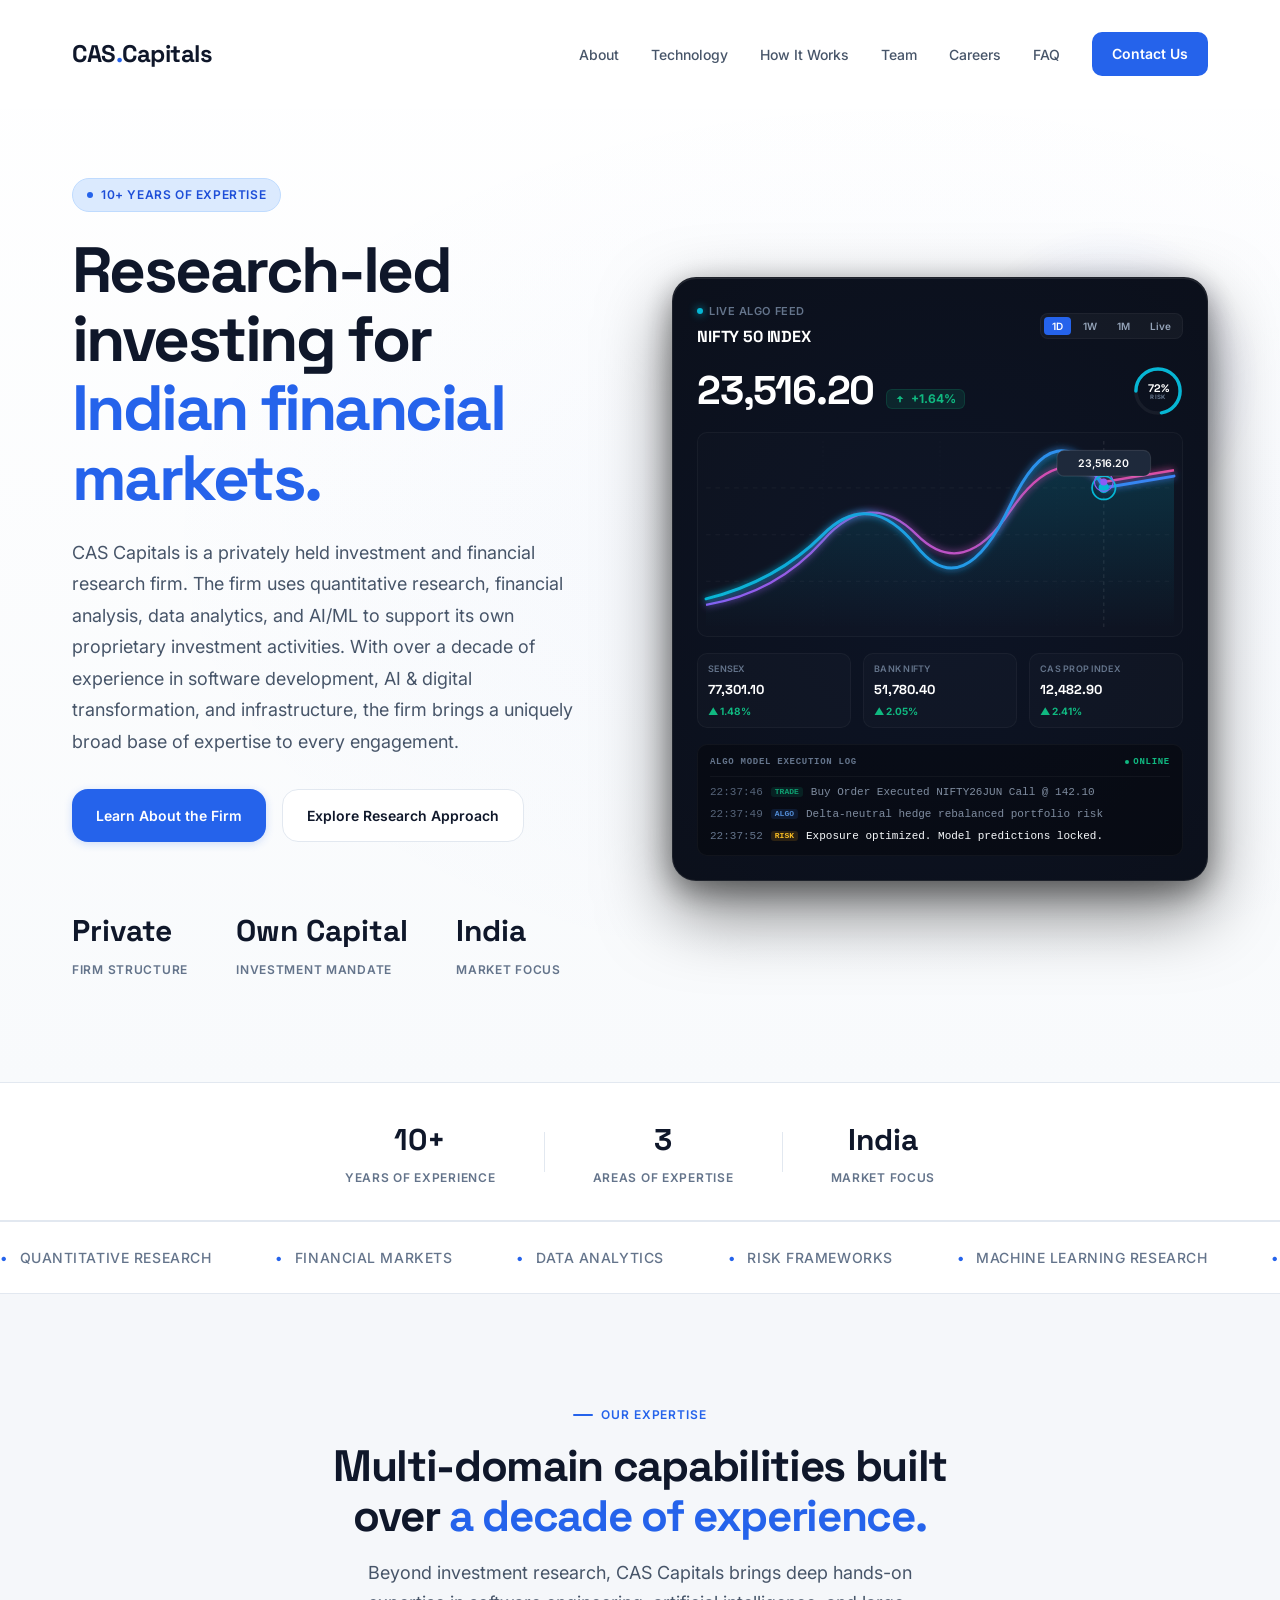
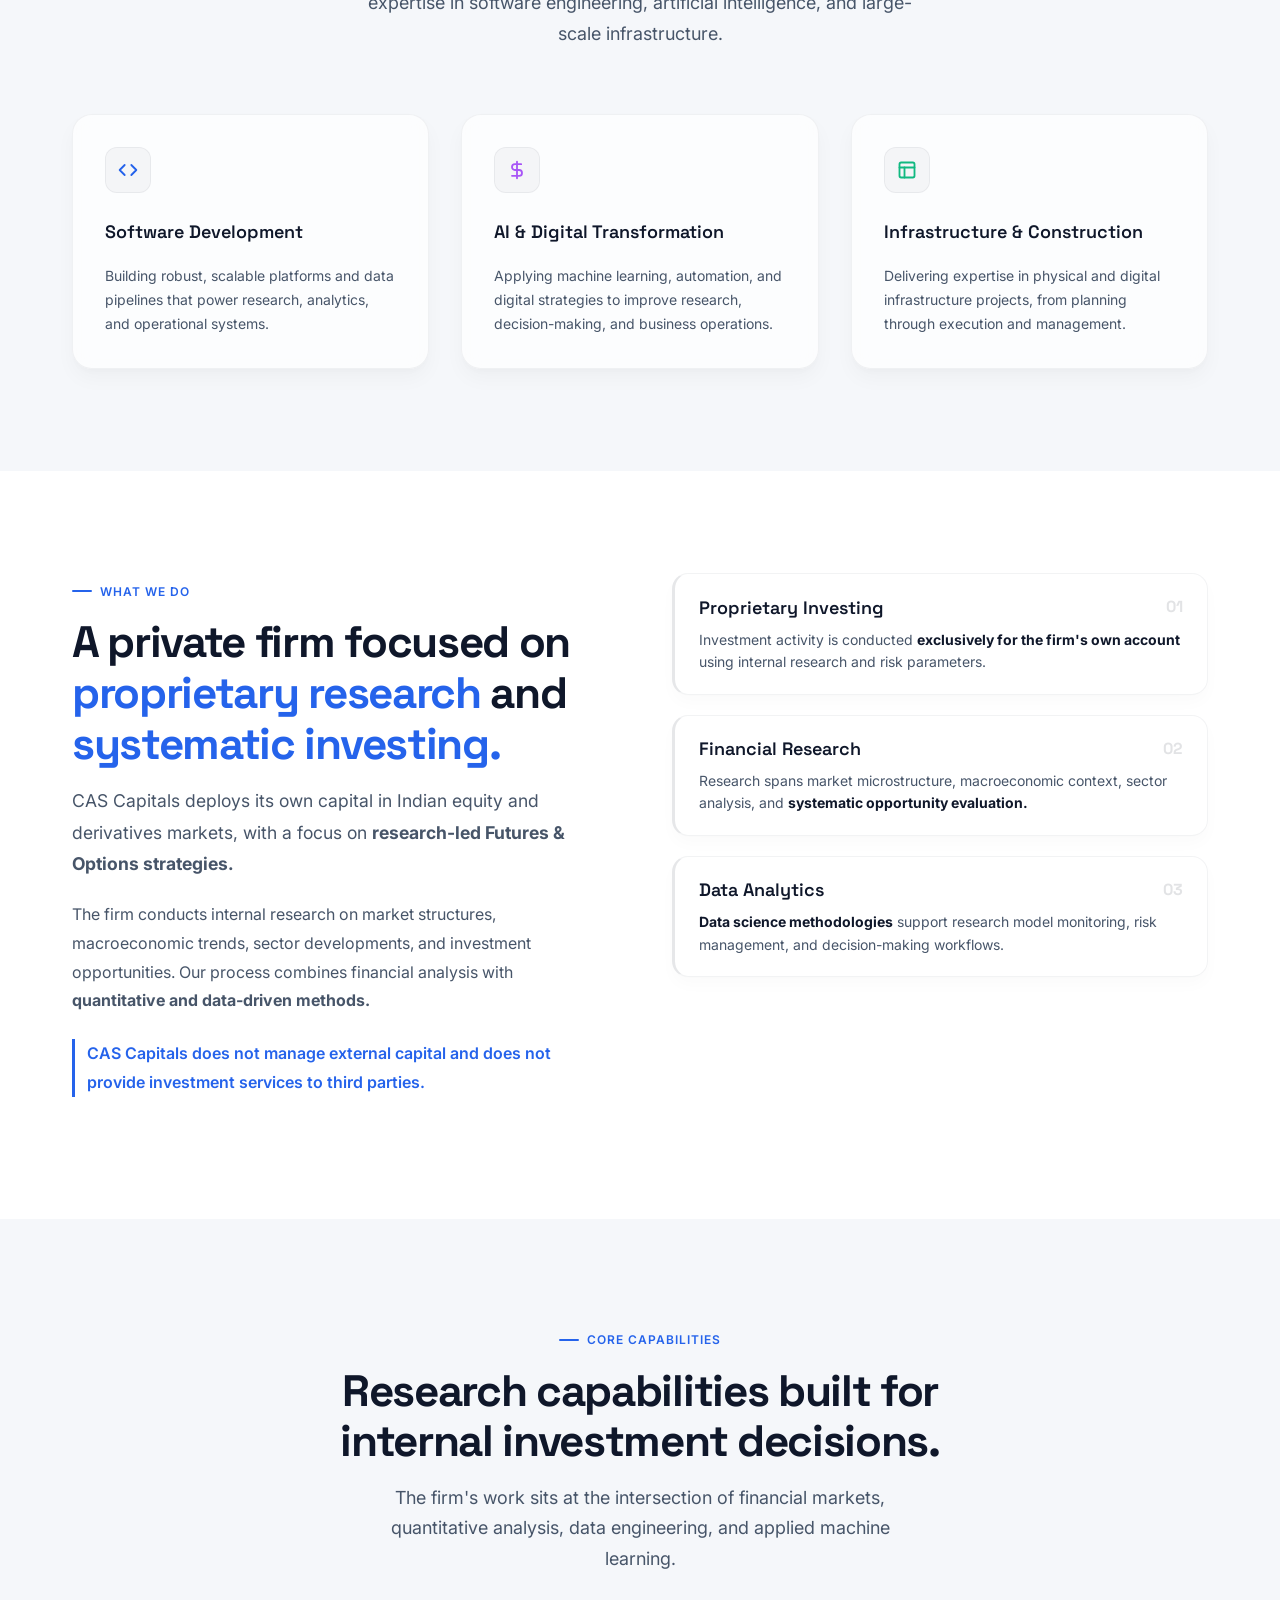
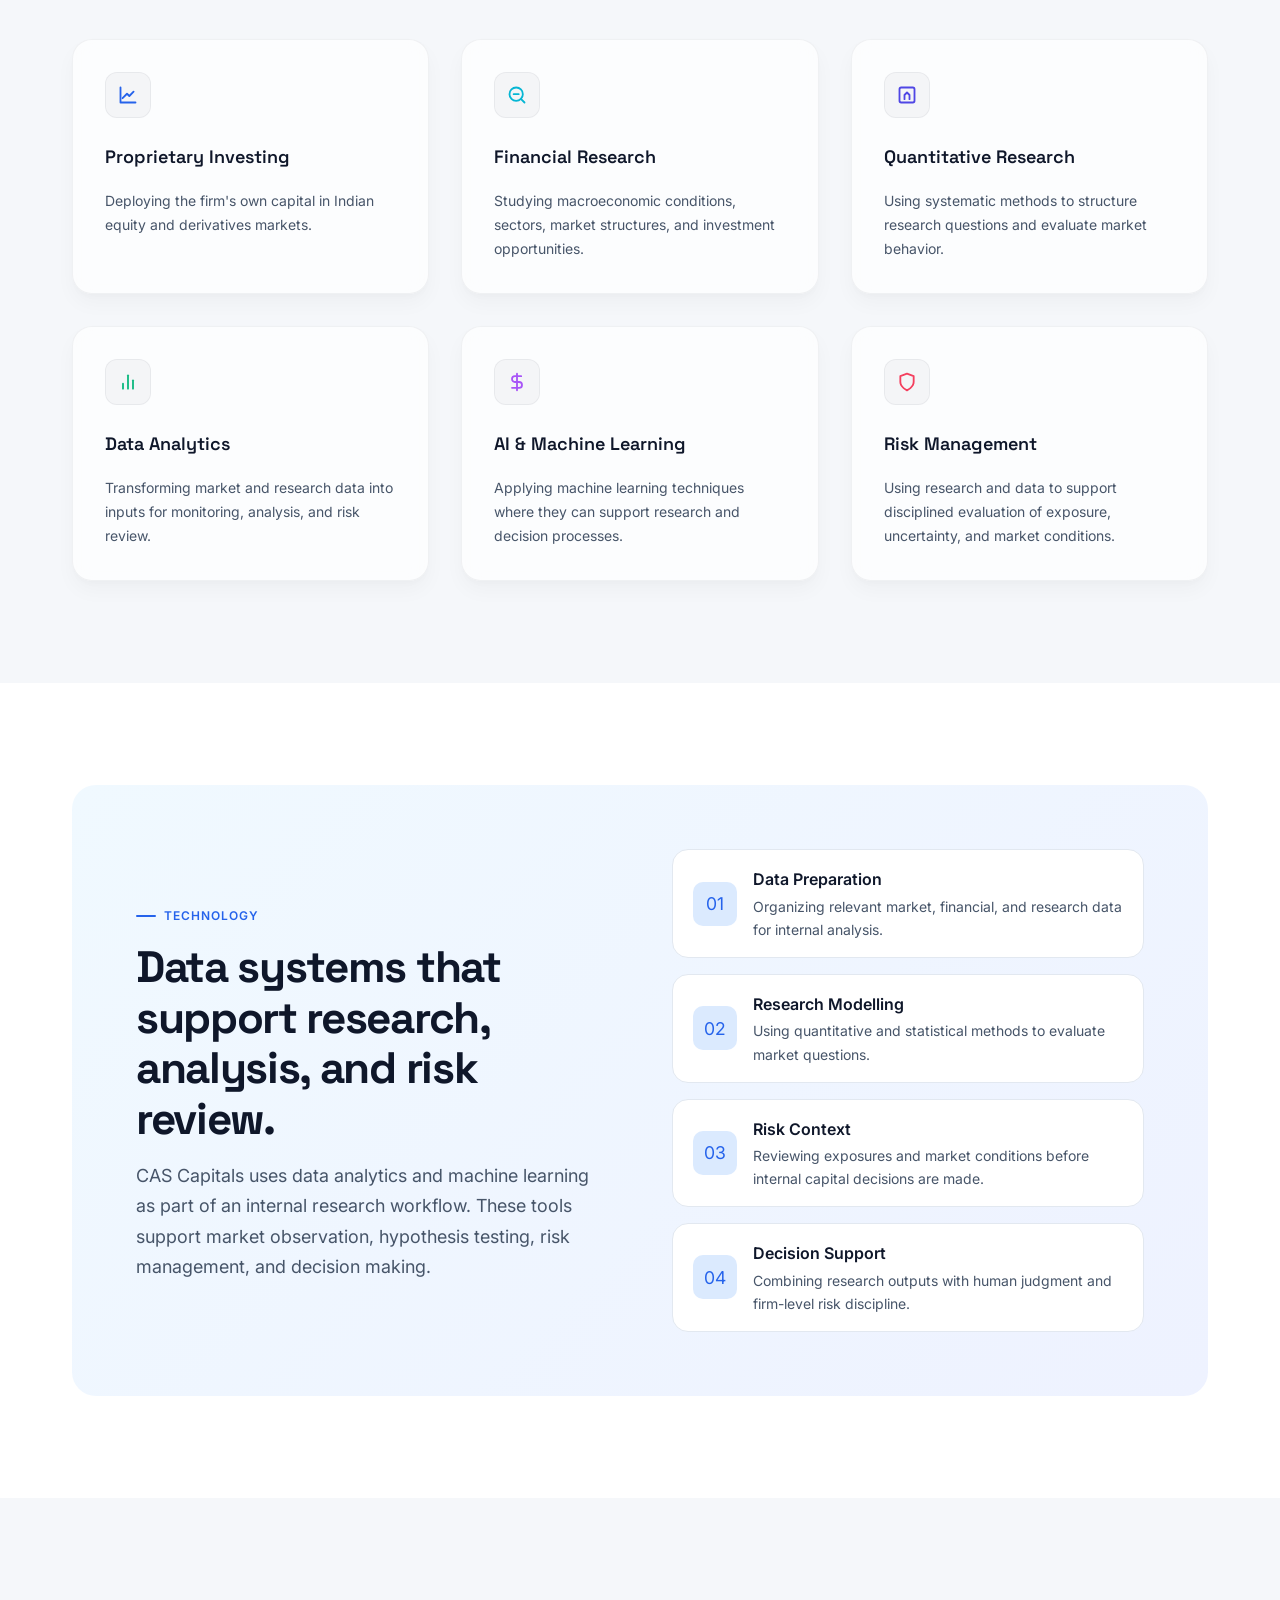
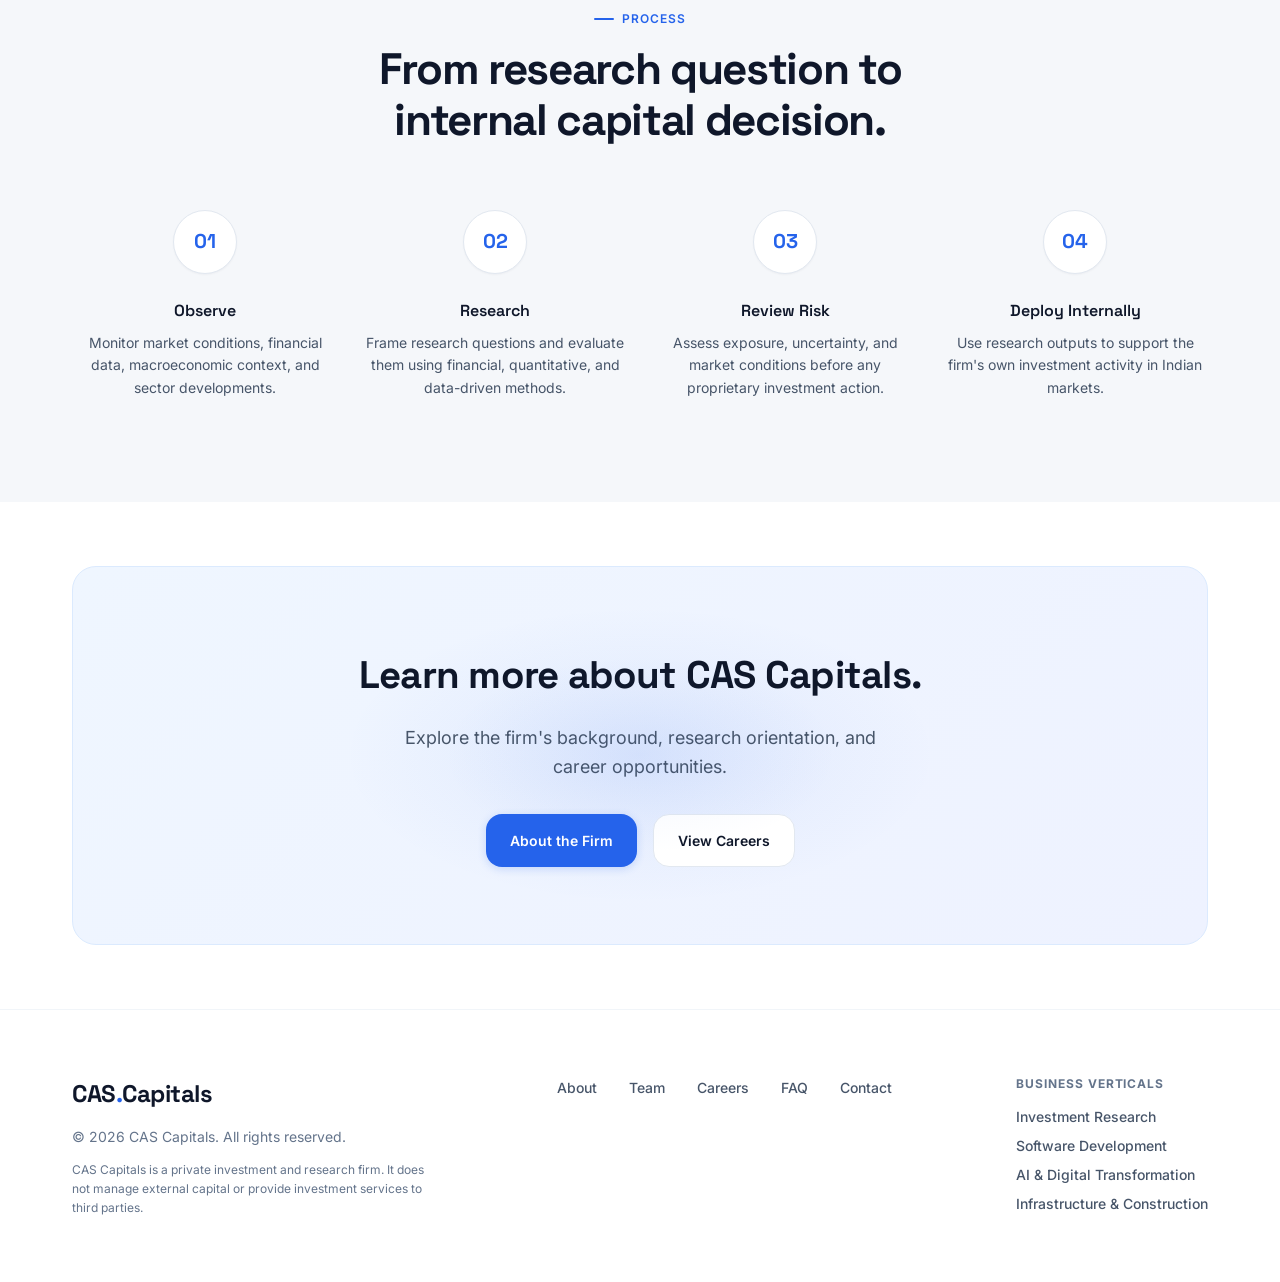
==== commit ab8511a3: "added fqa page" ====
--- a/index.html
+++ b/index.html
@@ -14,6 +14,8 @@
   <meta name="twitter:card" content="summary_large_image" />
   <meta name="twitter:title" content="CAS Capitals — Proprietary Investment Research, Software Development, AI &amp; Infrastructure" />
   <meta name="twitter:description" content="CAS Capitals is a private investment and financial research firm with over 10 years of expertise in proprietary investing, software development, AI &amp; digital transformation, and infrastructure &amp; construction." />
+  <meta property="og:image" content="https://cascapitals.com/og-image.png" />
+  <meta name="twitter:image" content="https://cascapitals.com/og-image.png" />
   <link rel="canonical" href="https://cascapitals.com" />
   <link rel="preconnect" href="https://fonts.googleapis.com" />
   <link rel="preconnect" href="https://fonts.gstatic.com" crossorigin />
@@ -53,8 +55,9 @@
         <li><a href="index.html#technology">Technology</a></li>
         <li><a href="index.html#how">How It Works</a></li>
         <li><a href="about.html#team">Team</a></li>
-        <li><a href="careers.html">Careers</a></li>
-        <li><a href="contact.html" class="nav-cta">Contact Us</a></li>
+          <li><a href="careers.html">Careers</a></li>
+          <li><a href="faq.html">FAQ</a></li>
+          <li><a href="contact.html" class="nav-cta">Contact Us</a></li>
       </ul>
     </div>
   </nav>
@@ -686,6 +689,7 @@
           <li><a href="about.html">About</a></li>
           <li><a href="about.html#team">Team</a></li>
           <li><a href="careers.html">Careers</a></li>
+          <li><a href="faq.html">FAQ</a></li>
           <li><a href="contact.html">Contact</a></li>
         </ul>
         <div class="footer-verticals">
--- a/css/main.css
+++ b/css/main.css
@@ -304,10 +304,31 @@
 }
 
 .nav-links a {
+  position: relative;
   font-size: var(--text-sm);
   font-weight: 500;
   color: var(--color-text-secondary);
   transition: color var(--transition-fast);
+}
+
+.nav-links a::after {
+  content: '';
+  position: absolute;
+  bottom: -4px;
+  left: 0;
+  width: 100%;
+  height: 2px;
+  background: var(--color-accent);
+  transform: scaleX(0);
+  transform-origin: right;
+  transition: transform var(--transition-fast);
+  border-radius: 2px;
+}
+
+.nav-links a:hover::after,
+.nav-links a.active::after {
+  transform: scaleX(1);
+  transform-origin: left;
 }
 
 .nav-links a:hover,
@@ -335,16 +356,6 @@
 
 .nav-cta.active {
   background-color: var(--color-accent-hover);
-}
-
-.nav-hover-backdrop {
-  position: absolute;
-  pointer-events: none;
-  background: var(--color-bg-soft);
-  border-radius: var(--radius-md);
-  transition: all 0.25s cubic-bezier(0.16, 1, 0.3, 1);
-  z-index: -1;
-  opacity: 0;
 }
 
 .mobile-menu-btn {
@@ -419,8 +430,8 @@
     border-bottom: none;
   }
 
-  .nav-hover-backdrop {
-    display: none !important;
+    .nav-links a::after {
+    display: none;
   }
 
   .nav-cta {
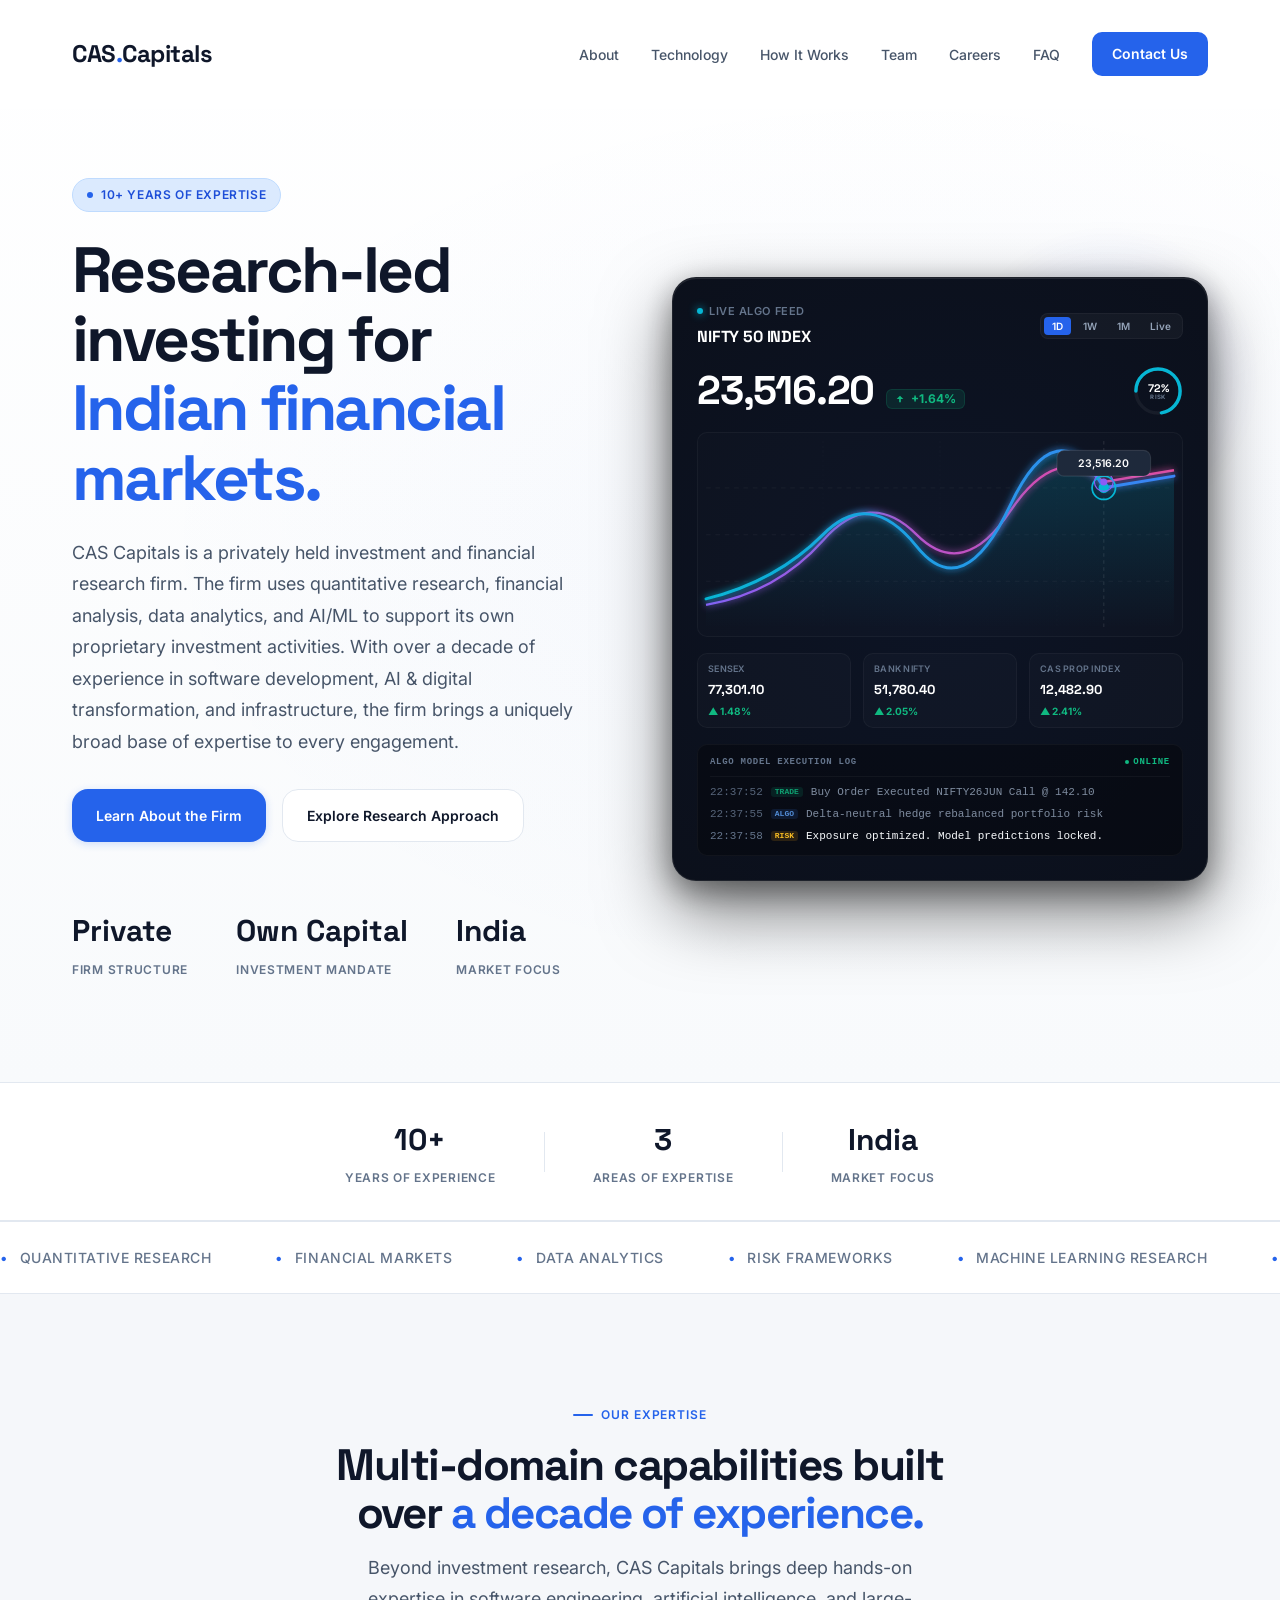
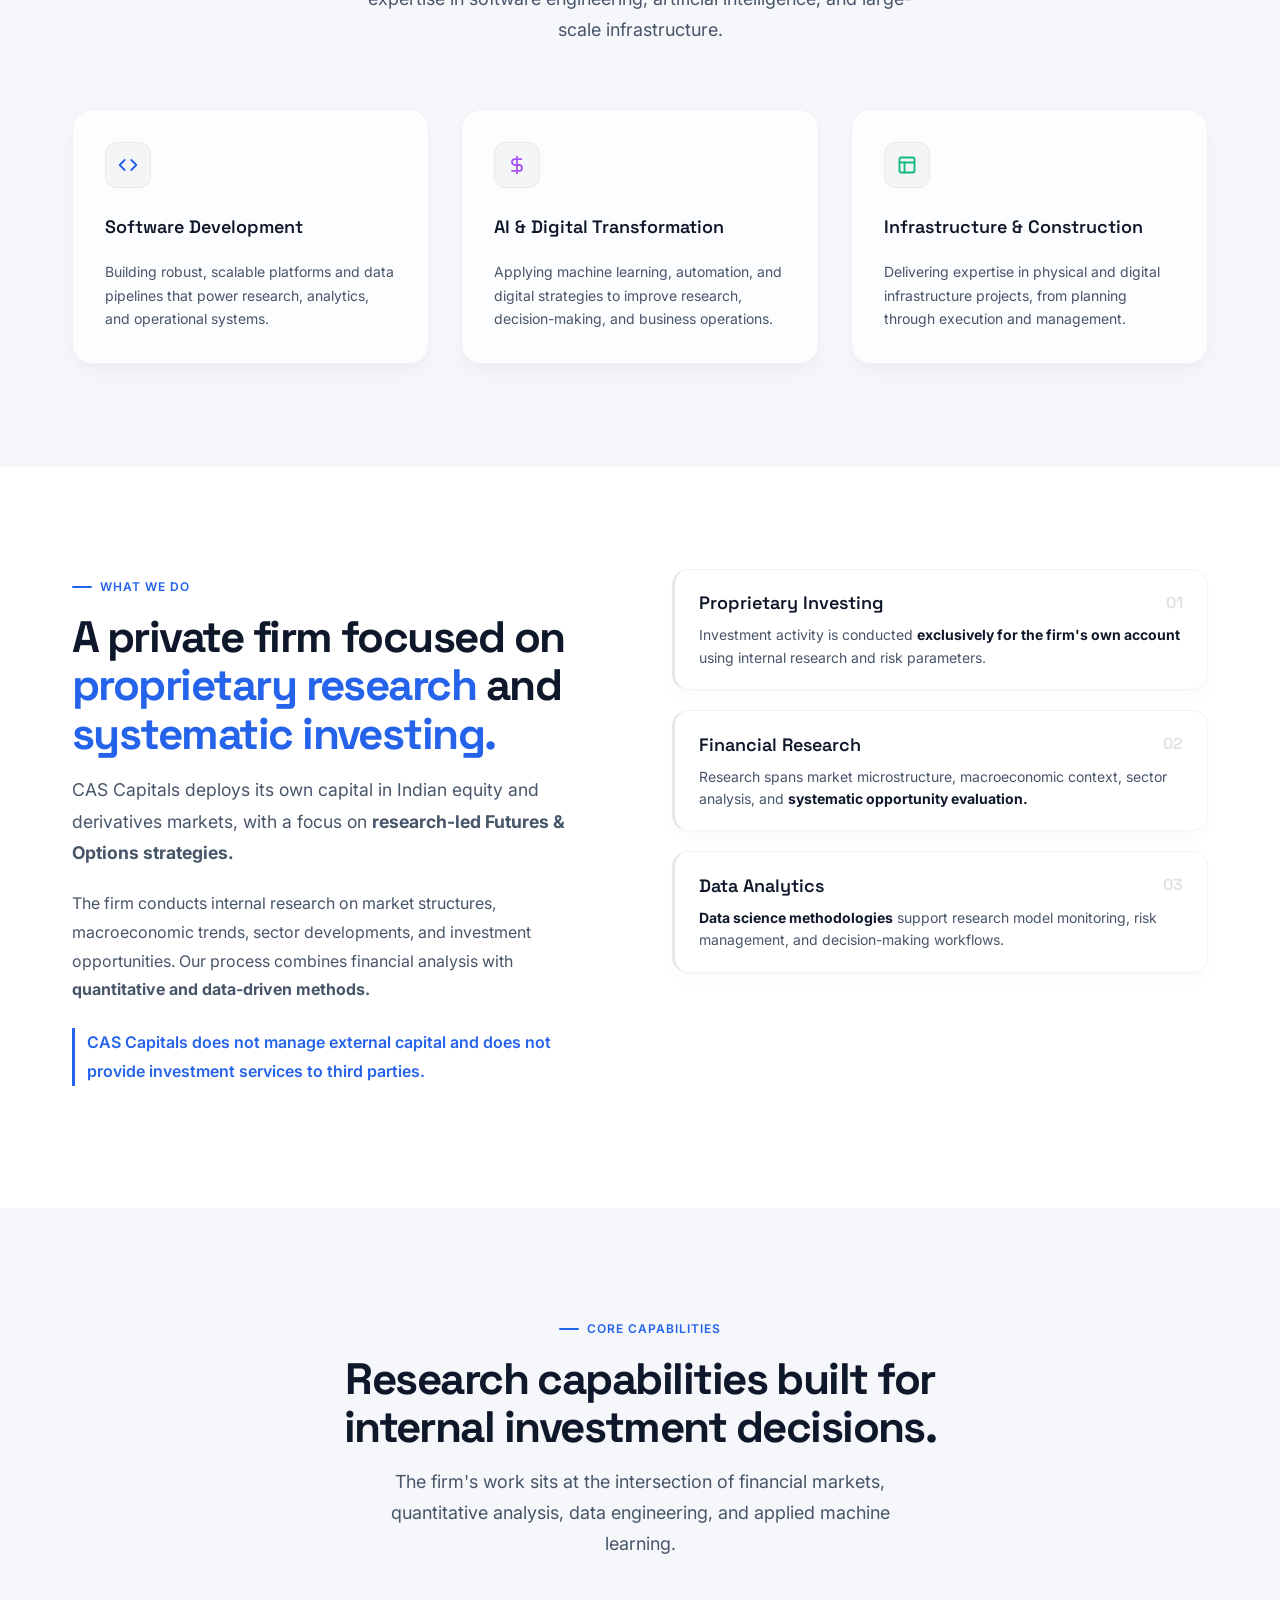
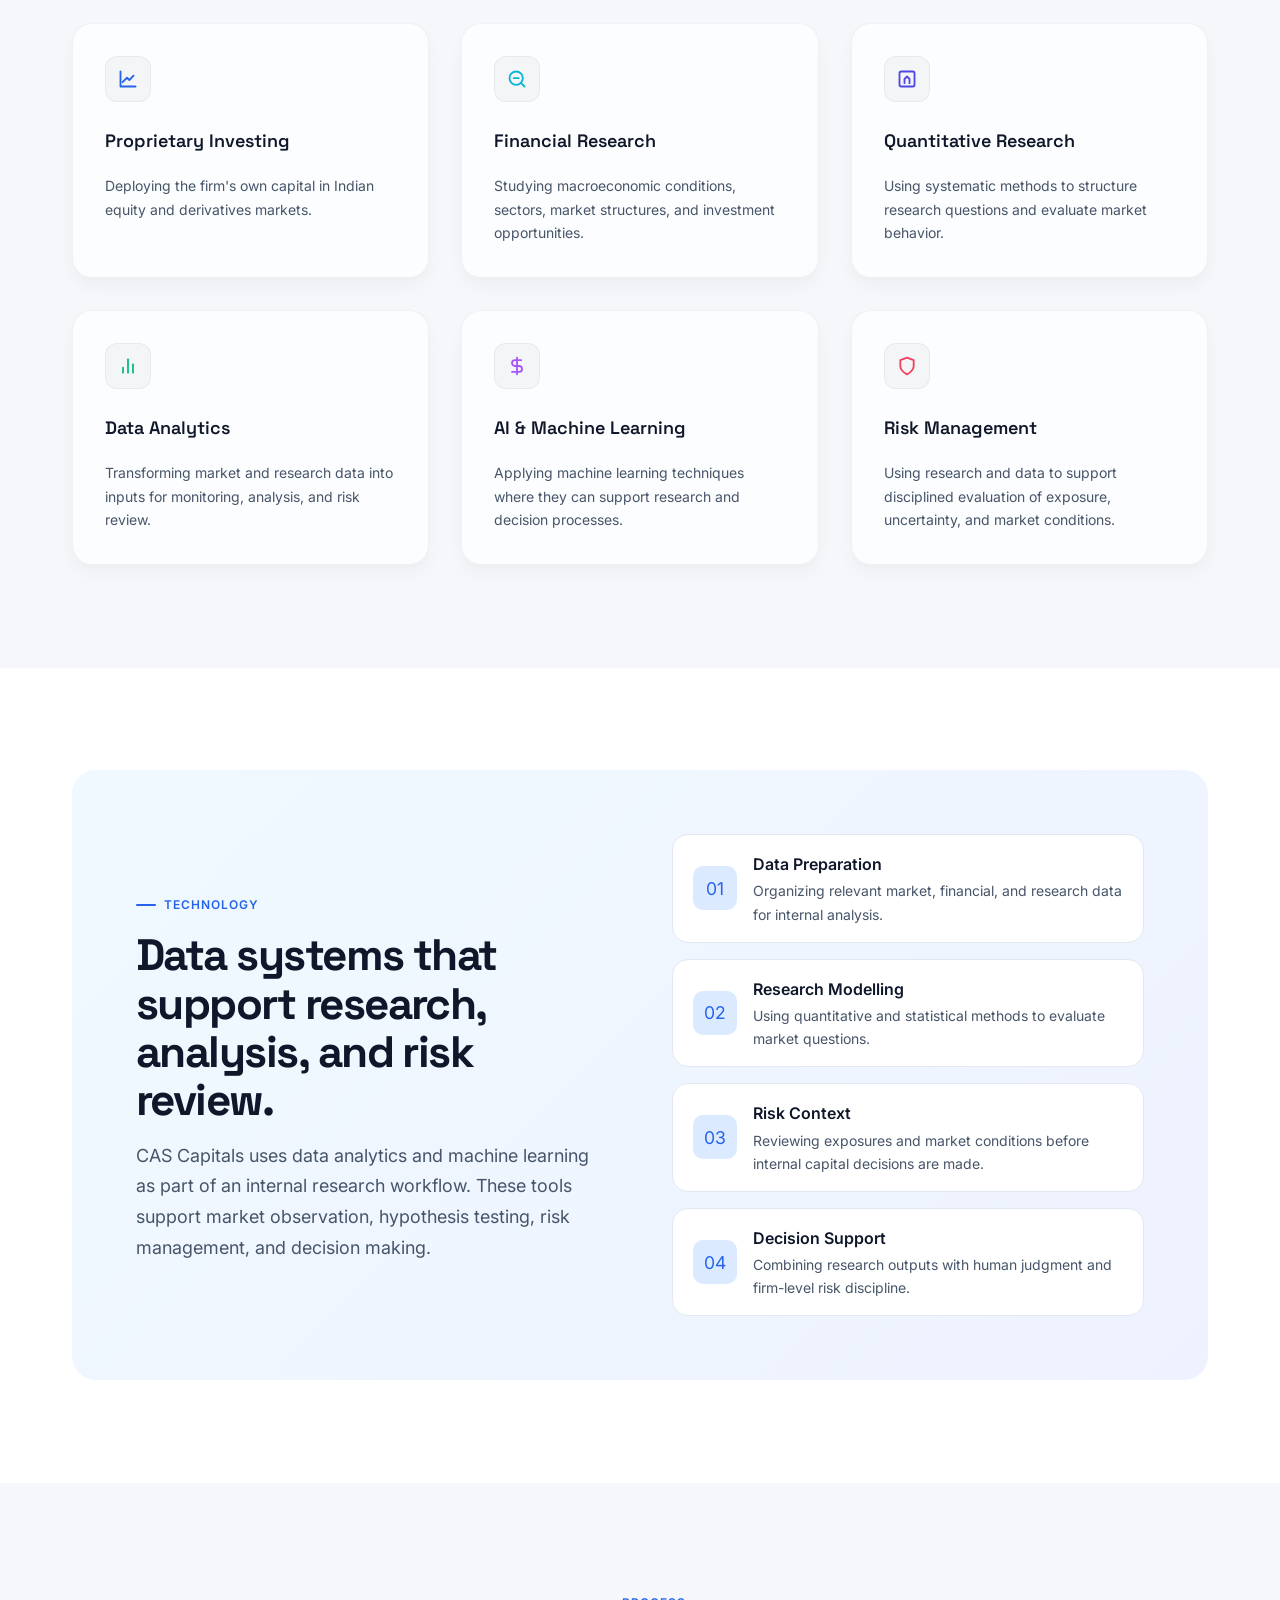
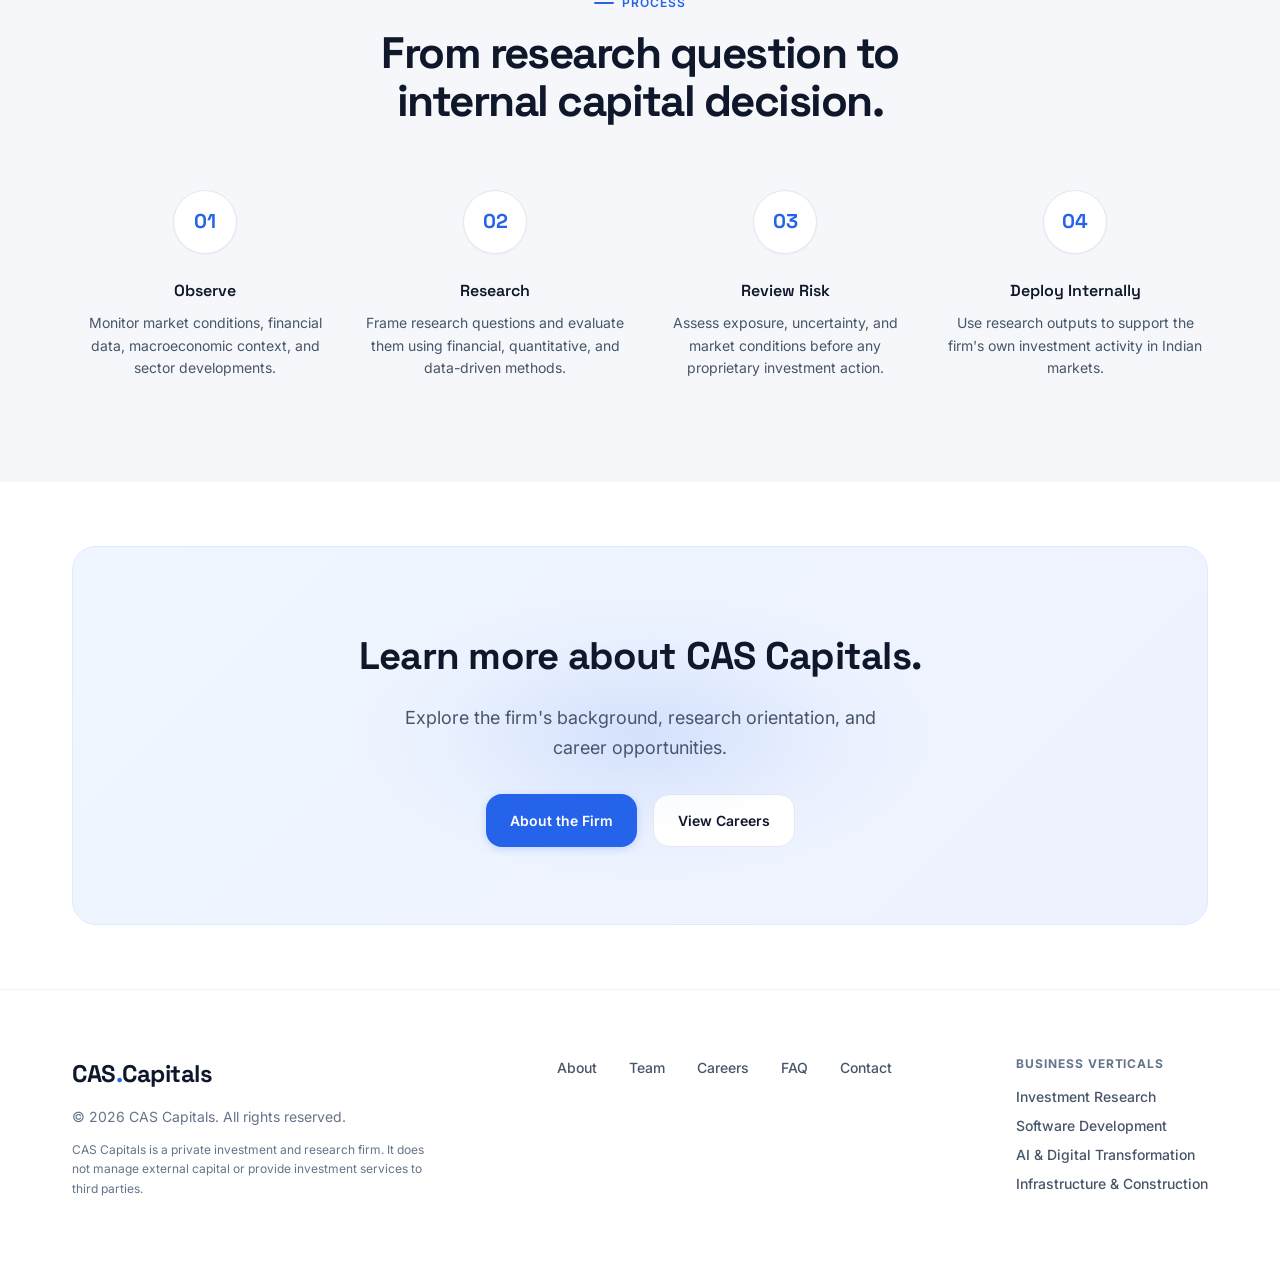
==== commit fde7c6ee: "ui polish" ====
--- a/index.html
+++ b/index.html
@@ -705,6 +705,11 @@
     </div>
   </footer>
 
+  <button class="back-to-top" type="button" aria-label="Back to top">
+    <svg width="18" height="18" viewBox="0 0 24 24" fill="none" stroke="currentColor" stroke-width="2.5" stroke-linecap="round" stroke-linejoin="round">
+      <path d="M18 15l-6-6-6 6"/>
+    </svg>
+  </button>
   <script src="js/main.js"></script>
 </body>
 
--- a/css/main.css
+++ b/css/main.css
@@ -189,6 +189,14 @@
   background-color: #f5f7fa;
 }
 
+section[id] {
+  scroll-margin-top: 80px;
+}
+
+.section-alt + .section-alt {
+  border-top: 1px solid var(--color-border-light);
+}
+
 .section-header {
   max-width: 640px;
   margin-bottom: var(--space-16);
@@ -229,8 +237,8 @@
   font-family: var(--font-display);
   font-size: clamp(1.875rem, 3.5vw, 2.75rem);
   font-weight: 700;
-  line-height: 1.15;
-  letter-spacing: -0.03em;
+  line-height: 1.1;
+  letter-spacing: -0.035em;
   color: var(--color-text);
   margin-bottom: var(--space-4);
 }
@@ -487,14 +495,33 @@
 }
 
 .footer-links a {
+  position: relative;
   font-size: var(--text-sm);
   font-weight: 500;
   color: var(--color-text-secondary);
   transition: color var(--transition-fast);
 }
 
+.footer-links a::after {
+  content: '';
+  position: absolute;
+  bottom: -2px;
+  left: 0;
+  width: 100%;
+  height: 1px;
+  background: var(--color-accent);
+  transform: scaleX(0);
+  transform-origin: right;
+  transition: transform var(--transition-fast);
+}
+
 .footer-links a:hover {
   color: var(--color-accent);
+}
+
+.footer-links a:hover::after {
+  transform: scaleX(1);
+  transform-origin: left;
 }
 
 .footer-verticals {
@@ -641,8 +668,14 @@
 
 .card:hover {
   transform: translateY(-4px);
-  box-shadow: var(--shadow-card-hover);
+  box-shadow: 0 4px 8px rgba(15, 23, 42, 0.04), 0 20px 40px rgba(15, 23, 42, 0.09), 0 0 0 1px rgba(37, 99, 235, 0.06);
   border-color: var(--color-accent-light);
+}
+
+.card:hover .card-icon {
+  background: var(--color-accent-light);
+  border-color: var(--color-accent-light);
+  color: var(--color-accent);
 }
 
 .card-icon {
@@ -2376,4 +2409,63 @@
     animation-duration: 30s !important;
     animation-iteration-count: infinite !important;
   }
+}
+
+/* ------------------------------------------------------
+   22. Back to Top
+   ------------------------------------------------------ */
+.back-to-top {
+  position: fixed;
+  bottom: 2rem;
+  right: 2rem;
+  z-index: 99;
+  width: 44px;
+  height: 44px;
+  border-radius: 50%;
+  background: var(--color-accent);
+  color: #fff;
+  border: none;
+  cursor: pointer;
+  display: flex;
+  align-items: center;
+  justify-content: center;
+  box-shadow: var(--shadow-button);
+  opacity: 0;
+  transform: translateY(10px);
+  transition: opacity 0.3s, transform 0.3s, background-color 0.2s;
+  pointer-events: none;
+}
+
+.back-to-top.visible {
+  opacity: 1;
+  transform: translateY(0);
+  pointer-events: auto;
+}
+
+.back-to-top:hover {
+  background: var(--color-accent-hover);
+  box-shadow: var(--shadow-button-hover);
+}
+
+/* ------------------------------------------------------
+   23. Hero Decoration (standalone)
+   ------------------------------------------------------ */
+.hero > .hero-decoration {
+  position: absolute;
+  top: -80px;
+  right: -80px;
+  width: 400px;
+  height: 400px;
+  background: radial-gradient(circle, rgba(37, 99, 235, 0.07) 0%, transparent 70%);
+  pointer-events: none;
+  z-index: 0;
+}
+
+@media (max-width: 768px) {
+  .hero > .hero-decoration {
+    width: 250px;
+    height: 250px;
+    top: -40px;
+    right: -40px;
+  }
 }
